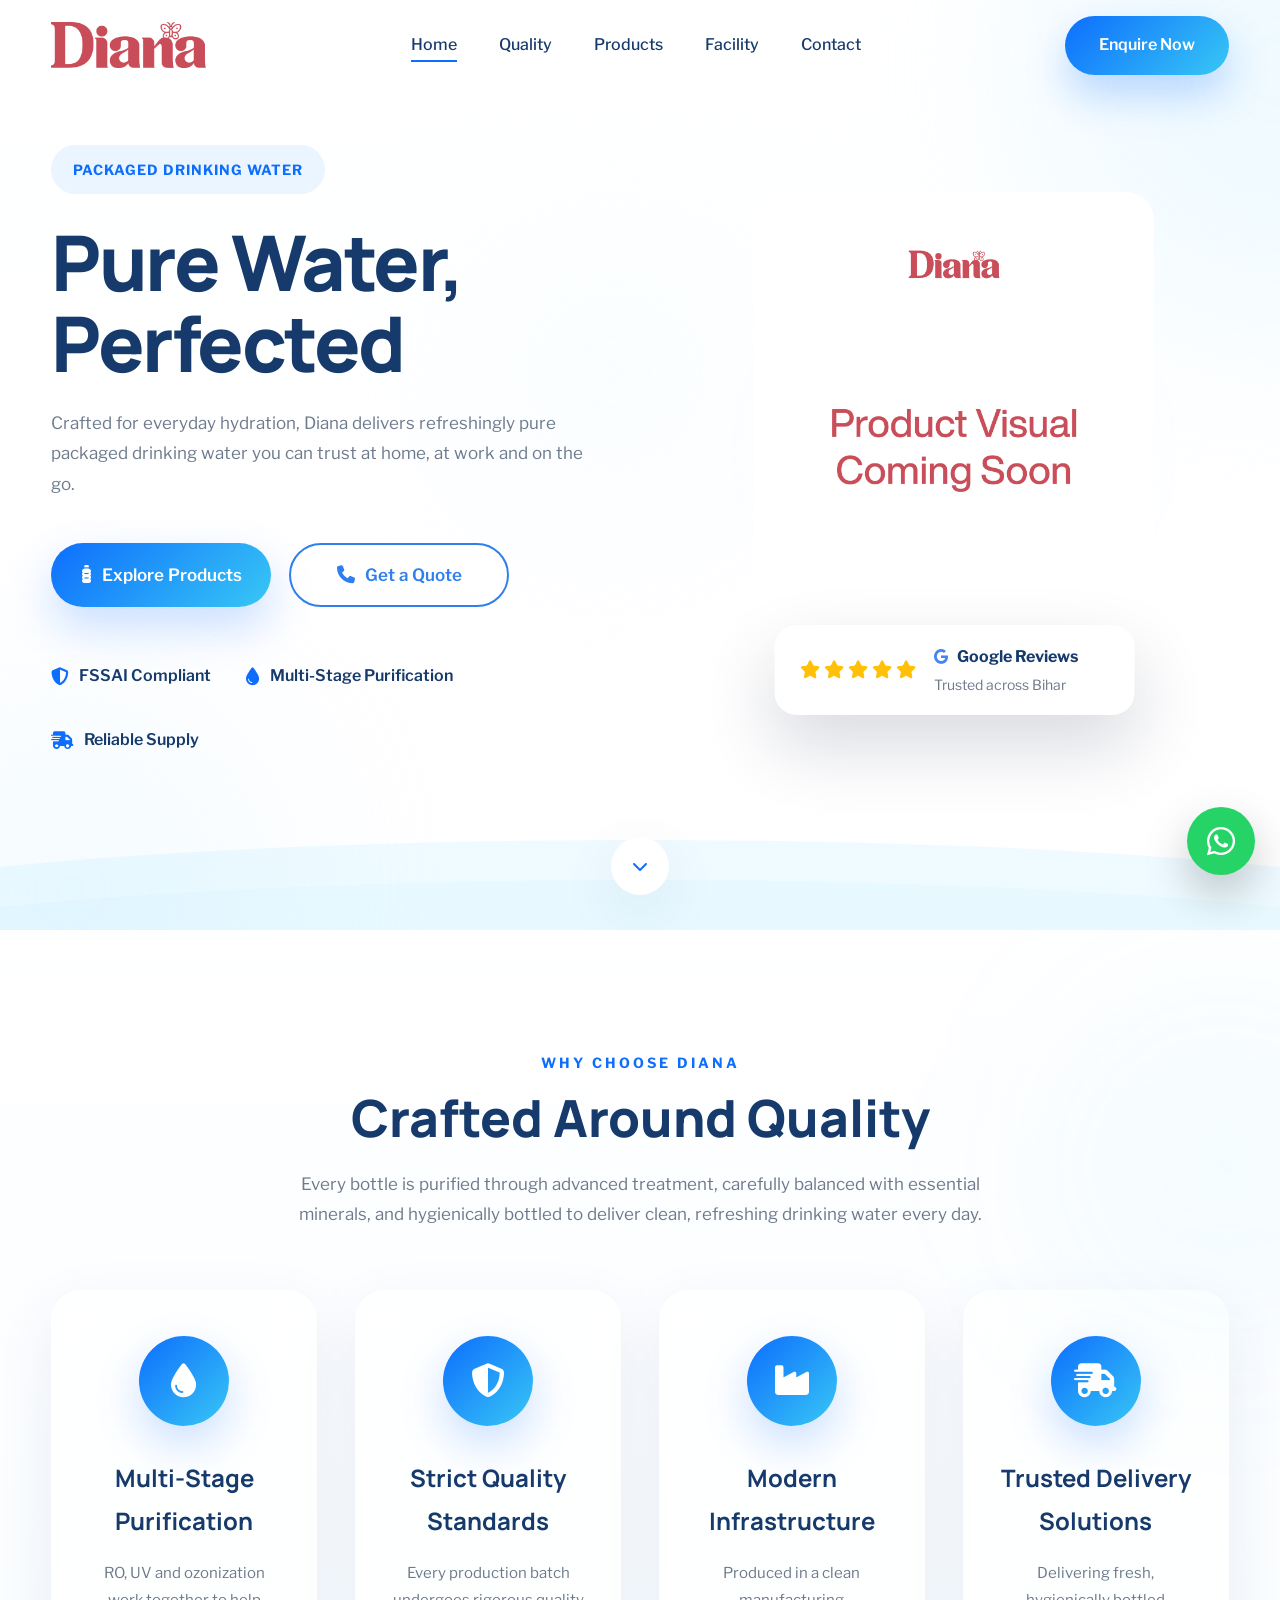
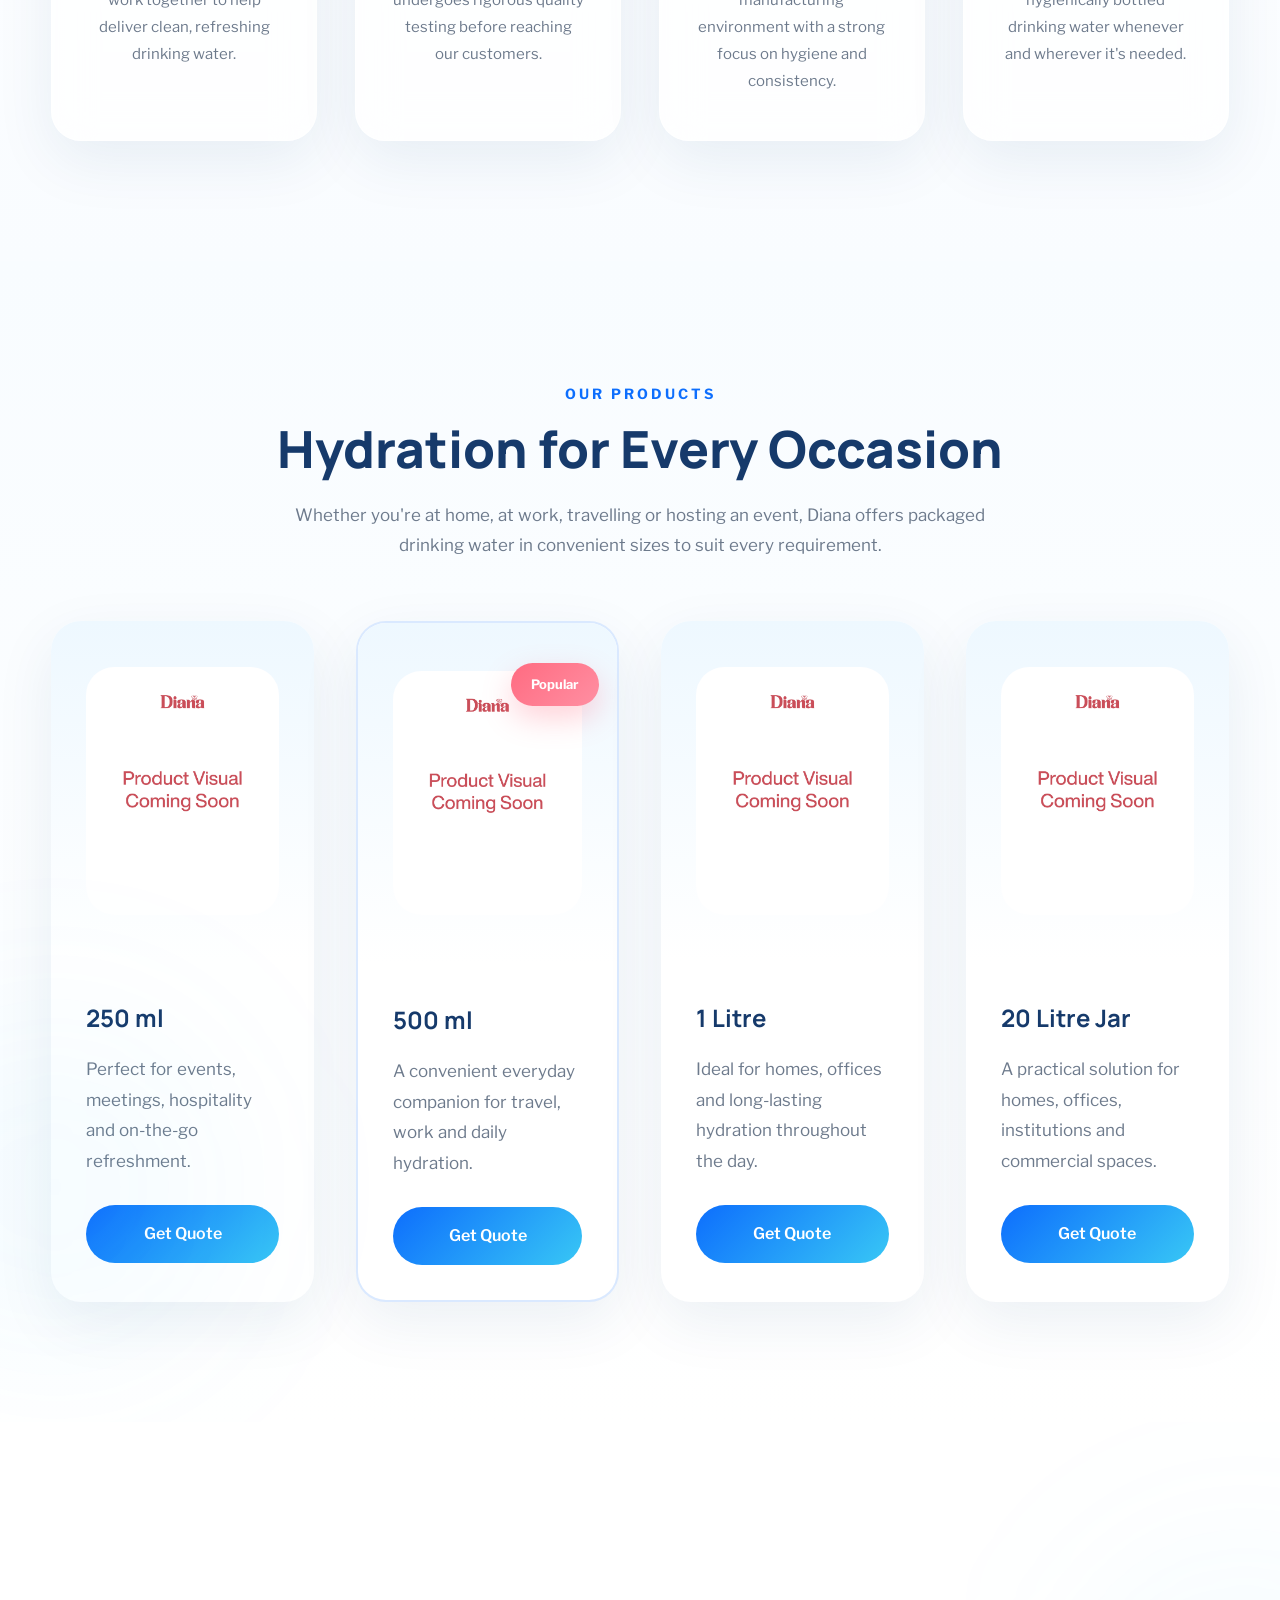
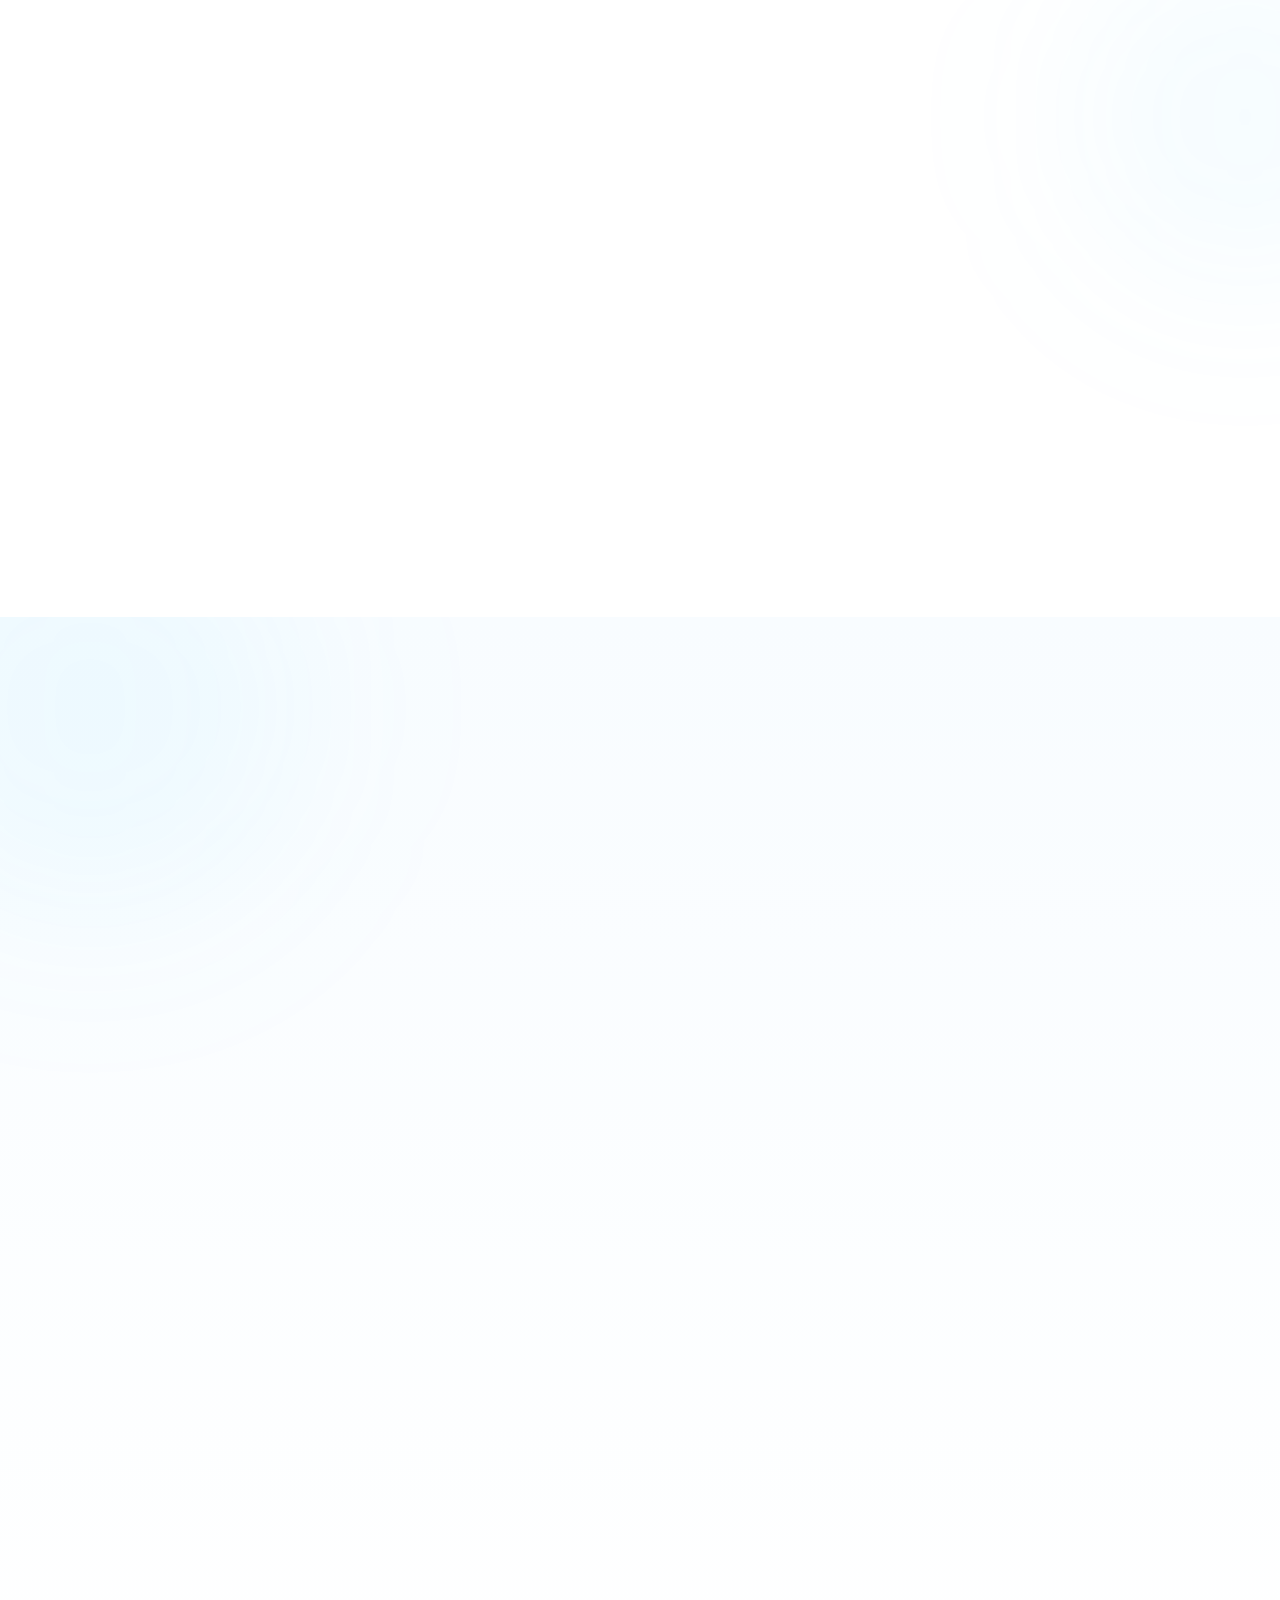
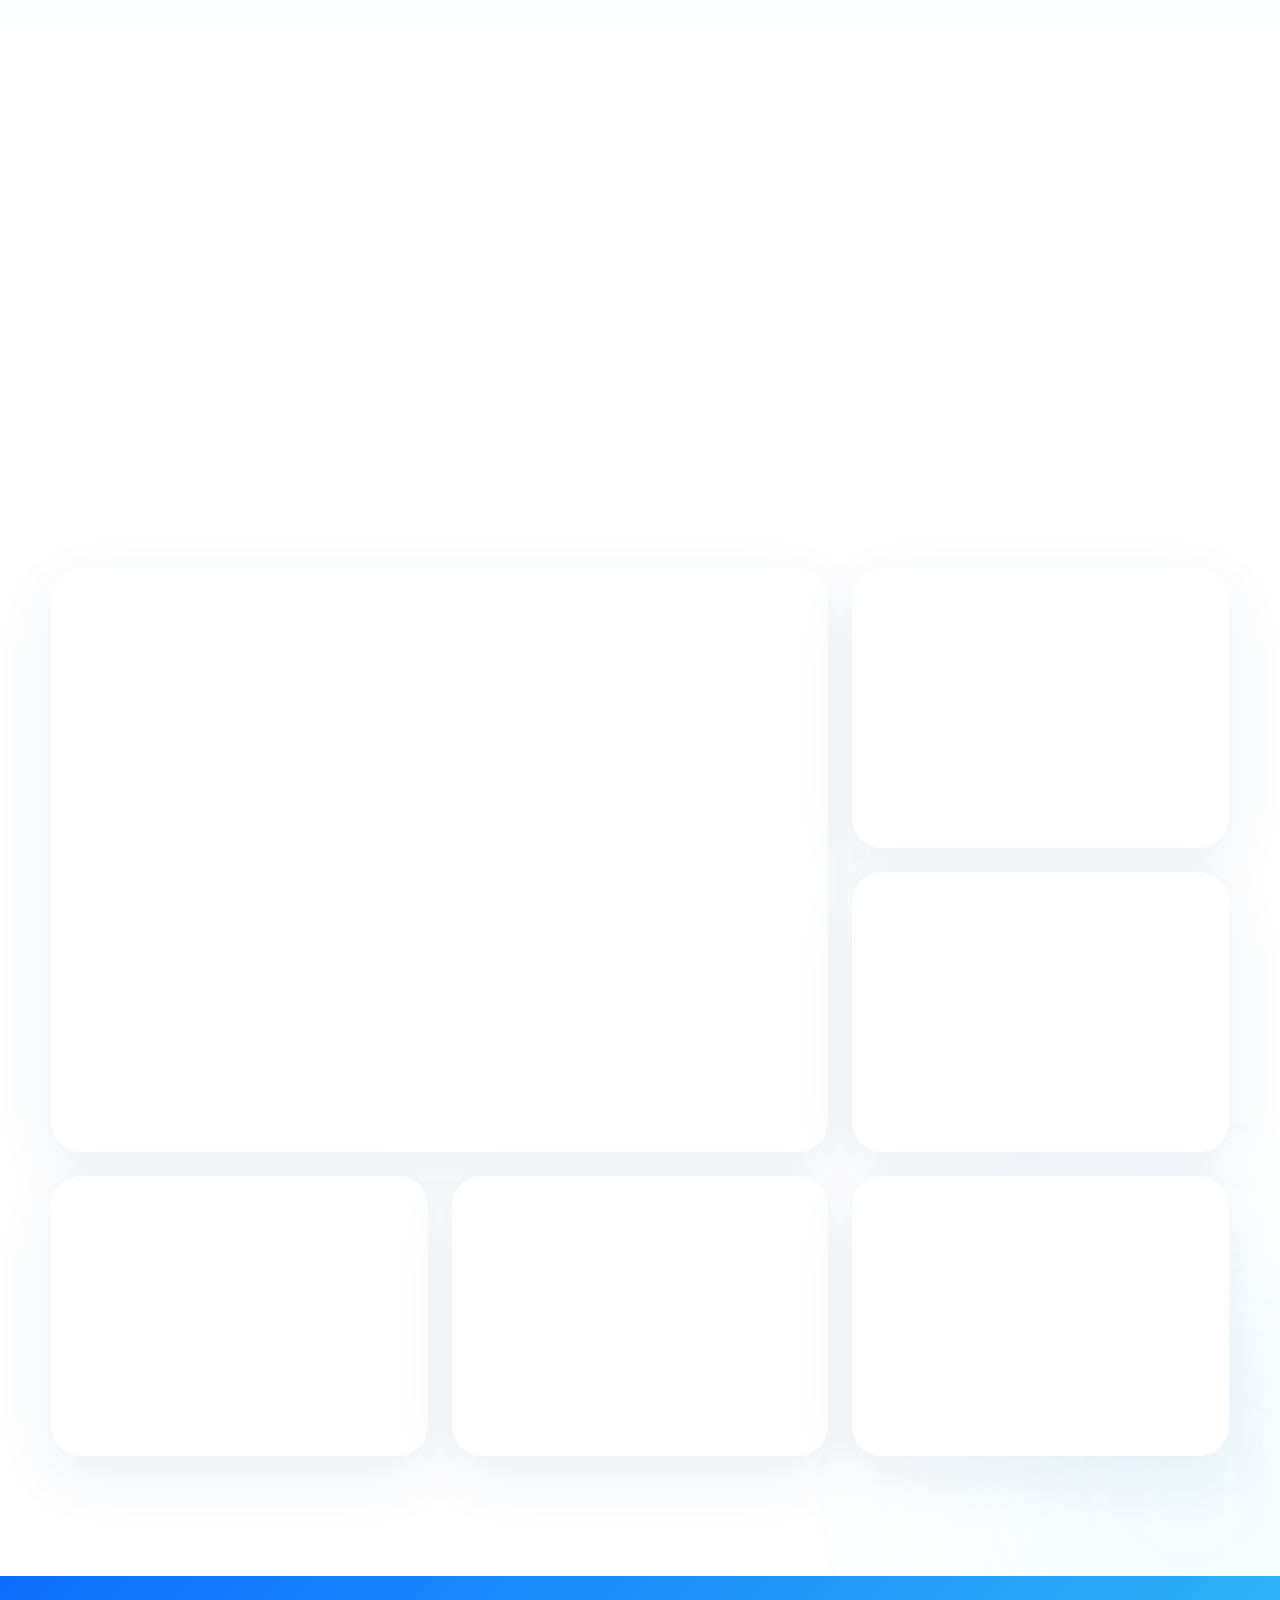
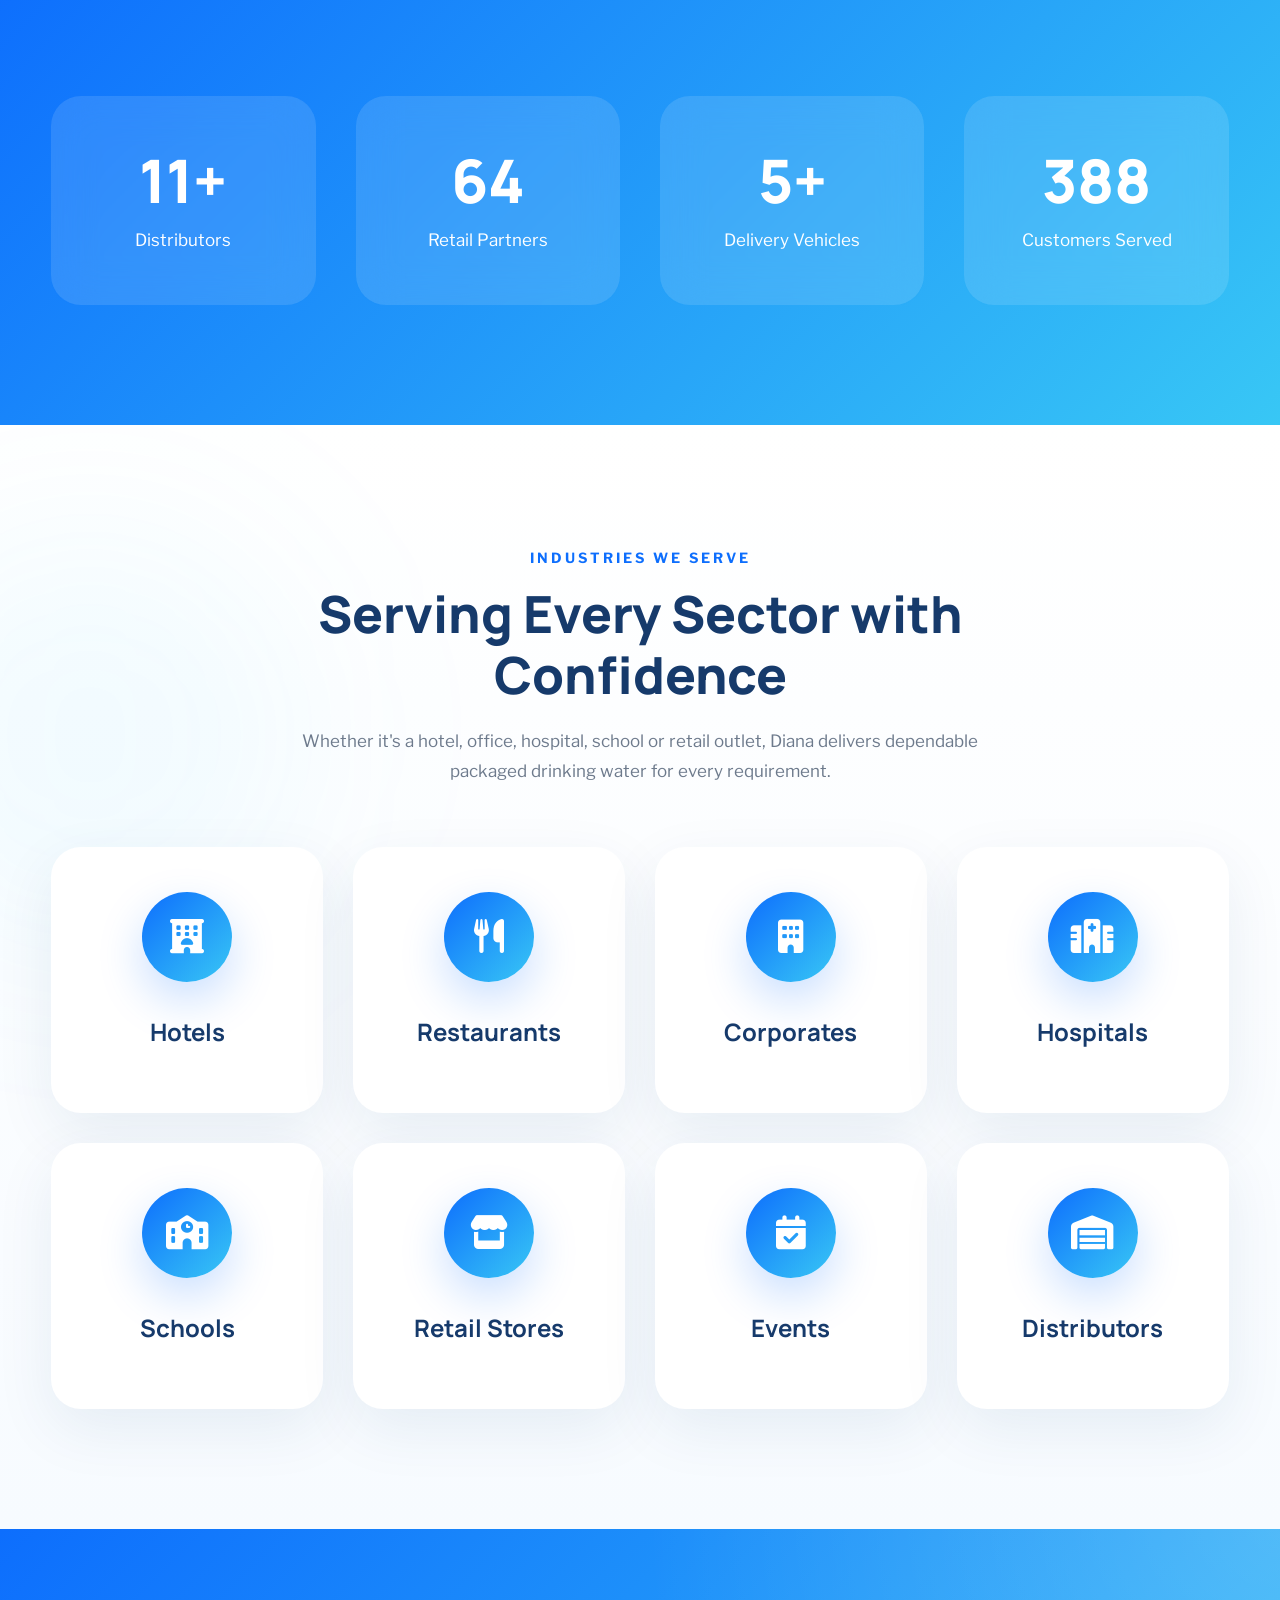
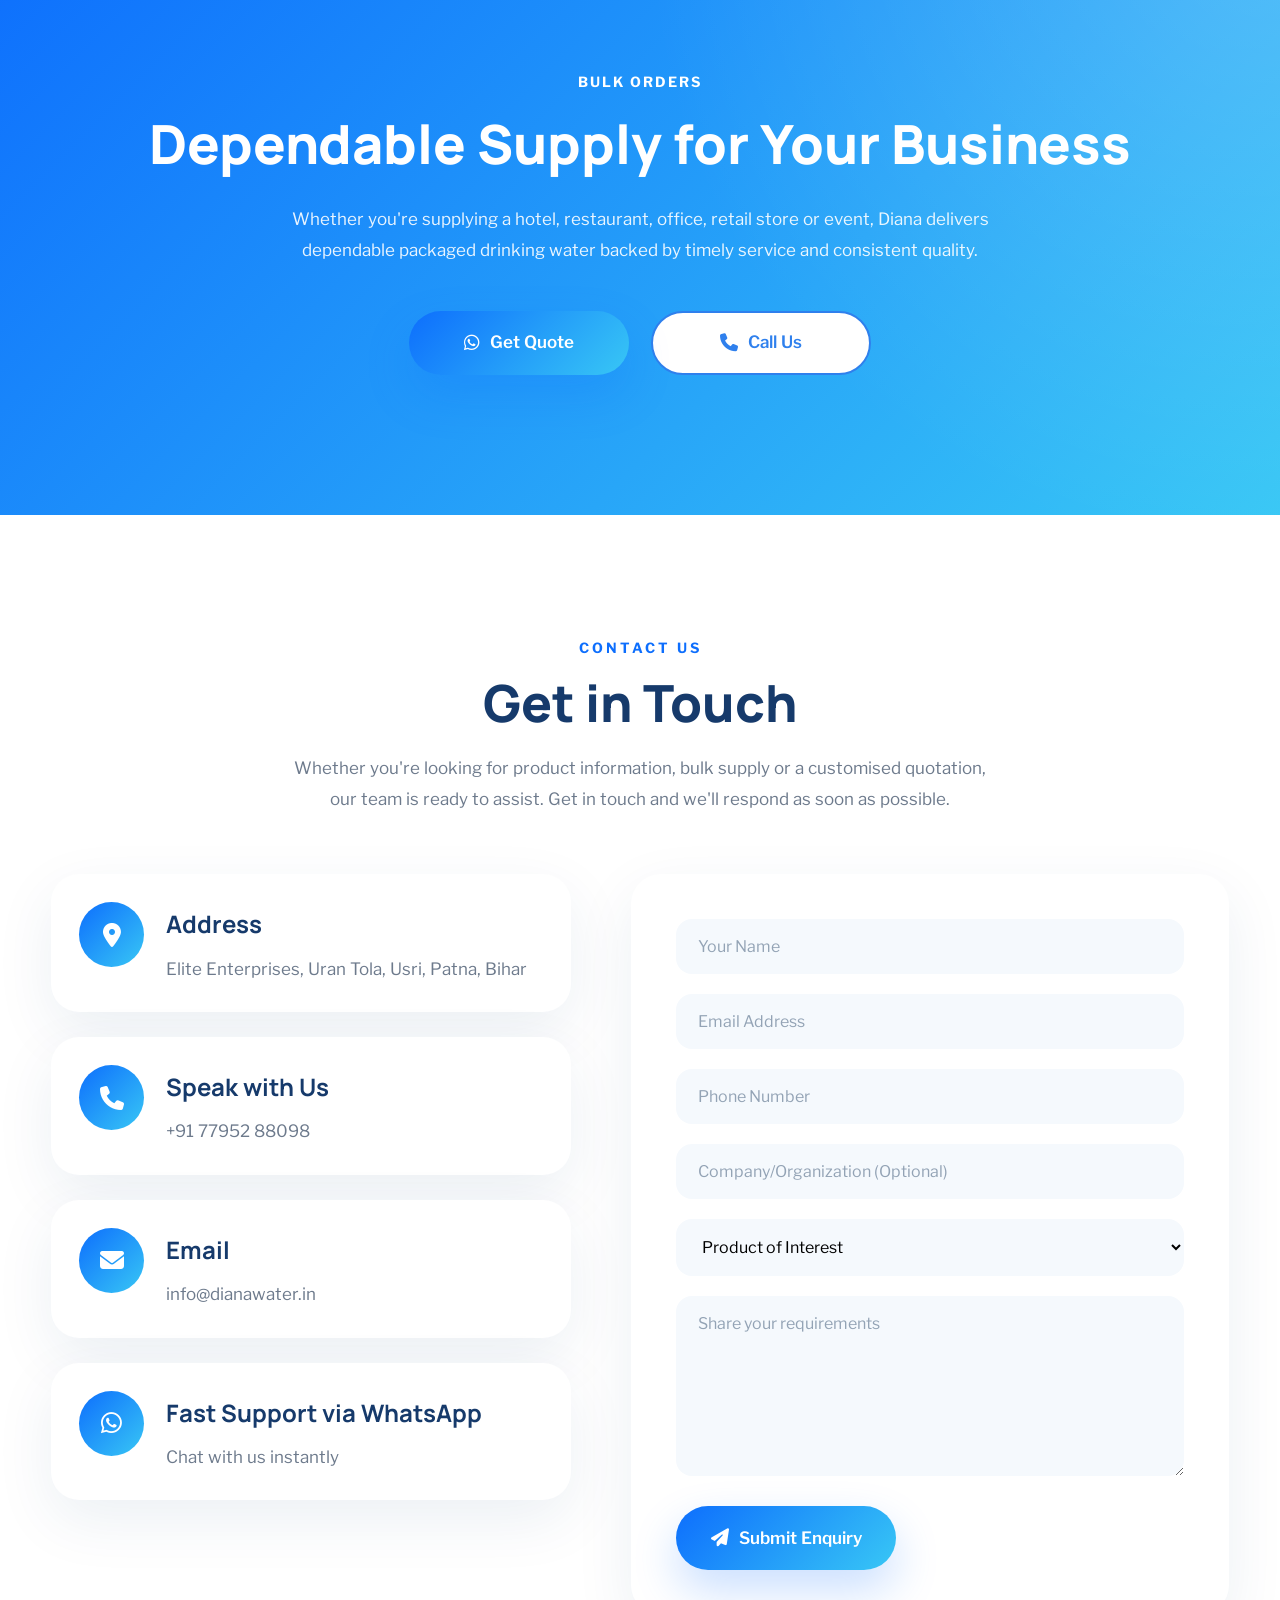
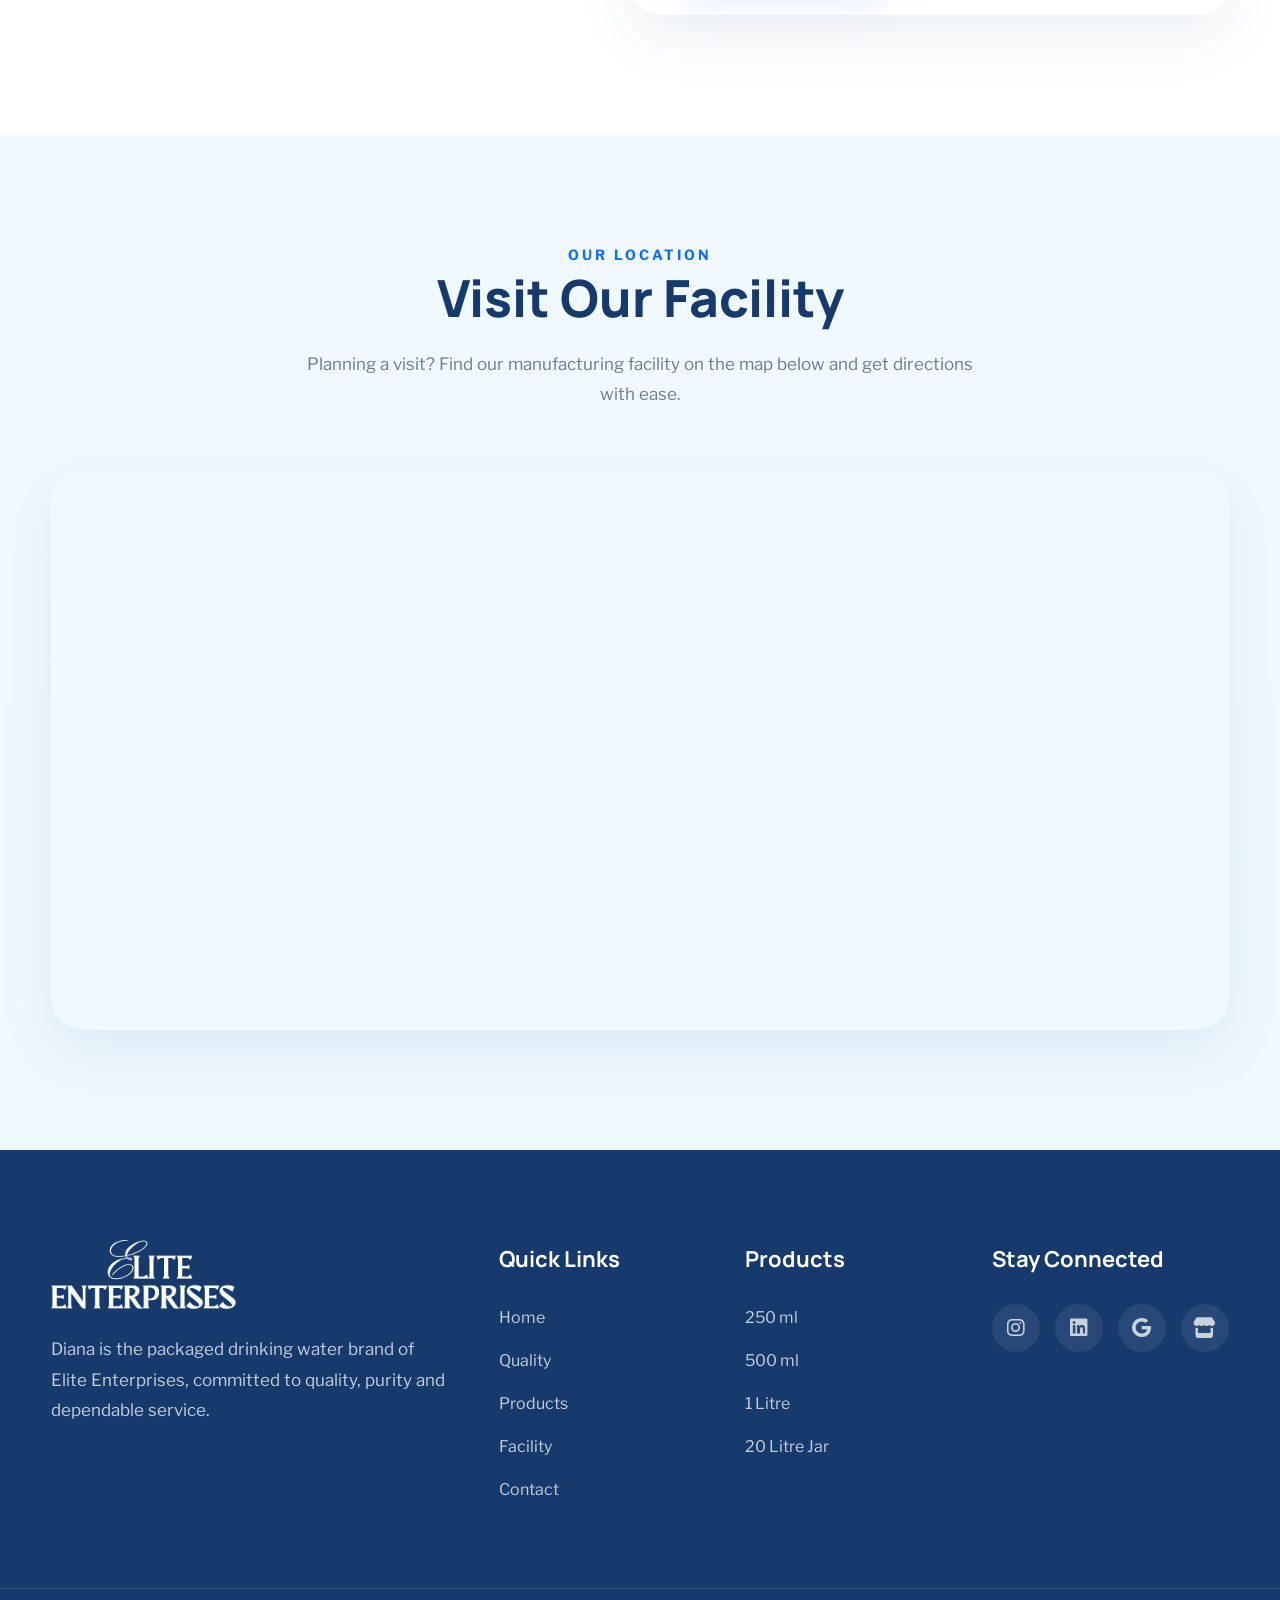
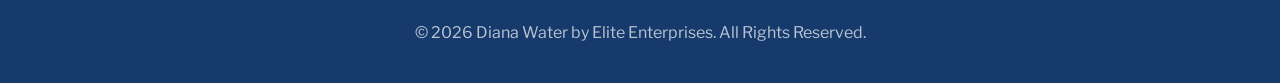
==== index.html @ 0c12b55d "New website - Update 1" ====
<!DOCTYPE html>
<html lang="en">

<head>

    <meta charset="UTF-8">
    <meta name="viewport" content="width=device-width, initial-scale=1.0">

    <!-- Primary SEO -->

    <title>Diana Packaged Drinking Water</title>

    <meta name="description"
        content="Diana Packaged Drinking Water by Elite Enterprises provides premium bottled drinking water in Bihar. Available in 250 ml, 500 ml, 1 Litre and 20 Litre jars for homes, offices, hotels, restaurants, retailers and bulk orders.">

    <meta name="keywords"
        content="Diana Water, Packaged Drinking Water, Bottled Water, Mineral Water, Drinking Water Patna, Drinking Water Bihar, Water Supplier, 250 ml Water Bottle, 500 ml Water Bottle, 1 Litre Water Bottle, 20 Litre Water Jar, Bulk Water Supply, Elite Enterprises">

    <meta name="author" content="Elite Enterprises">

    <meta name="robots" content="index, follow">

    <meta name="theme-color" content="#0D6EFD">

    <meta name="application-name" content="Diana Packaged Drinking Water">

    <link rel="canonical" href="https://dianawater.in/">

    <!-- Open Graph -->

    <meta property="og:type" content="website">

    <meta property="og:site_name" content="Diana Packaged Drinking Water">

    <meta property="og:title"
        content="Diana Packaged Drinking Water | Pure Water, Perfected">

    <meta property="og:description"
        content="Premium packaged drinking water for homes, offices, hotels, restaurants, retailers and bulk orders across Bihar.">

    <meta property="og:url"
        content="https://dianawater.in/">

    <meta property="og:image"
        content="https://dianawater.in/images/og-image.jpg">

    <meta property="og:image:width" content="1200">

    <meta property="og:image:height" content="630">

    <meta property="og:locale" content="en_IN">

    <!-- Twitter -->

    <meta name="twitter:card" content="summary_large_image">

    <meta name="twitter:title"
        content="Diana Packaged Drinking Water | Pure Water, Perfected">

    <meta name="twitter:description"
        content="Premium bottled drinking water manufactured with advanced purification technology.">

    <meta name="twitter:image"
        content="https://dianawater.in/images/og-image.jpg">

    <!-- Favicon -->

    <link rel="icon" type="image/png" sizes="32x32" href="images/favicon.png">

    <link rel="apple-touch-icon" href="images/favicon.png">

    <!-- Google Fonts -->

    <link rel="preconnect" href="https://fonts.googleapis.com">

    <link rel="preconnect" href="https://fonts.gstatic.com" crossorigin>

    <link href="https://fonts.googleapis.com/css2?family=Libre+Franklin:wght@300;400;500;600;700&family=Manrope:wght@600;700;800&display=swap"
        rel="stylesheet">

    <!-- Font Awesome -->

    <link rel="stylesheet"
        href="https://cdnjs.cloudflare.com/ajax/libs/font-awesome/6.7.2/css/all.min.css">

    <!-- Main CSS -->

    <link rel="stylesheet" href="style.css">

</head>

<body>

    <!-- ===========================
            PRELOADER
    ============================ -->

    <div id="preloader">

        <img src="images/logo.png" alt="Diana Water">

        <div class="loader"></div>

    </div>



    <!-- ===========================
            HEADER
    ============================ -->

    <header id="header">

        <div class="container nav-container">

            <a href="#home" class="logo" aria-label="Diana Water Home">

                <img src="images/logo.png" alt="Diana Water">

            </a>

            <nav>

                <ul class="nav-links">

    <li><a href="#home">Home</a></li>

    <li><a href="#quality">Quality</a></li>

    <li><a href="#products">Products</a></li>

    <li><a href="#facility">Facility</a></li>

    <li><a href="#contact">Contact</a></li>

</ul>

            </nav>

            <a href="https://wa.me/917795288098"
                target="_blank"
                class="nav-btn">

                Enquire Now

            </a>

    <button
    class="mobile-menu"
    type="button"
    aria-label="Open navigation">

    <i class="fa-solid fa-grip"></i>

</button>

        </div>

    </header>





    <!-- ===========================
            HERO
    ============================ -->

    <section class="hero" id="home">

        <!-- Floating Background -->

        <div class="hero-bg">

            <div class="circle circle1"></div>

            <div class="circle circle2"></div>

            <div class="circle circle3"></div>

            <div class="wave wave1"></div>

            <div class="wave wave2"></div>

        </div>

        <div class="container hero-grid">

            <!-- LEFT -->

            <div class="hero-content">

                <span class="hero-subtitle">

                PACKAGED DRINKING WATER

                </span>

                <h1>

                    Pure Water,

                    <br>

                    Perfected

                </h1>

                <p>

                    Crafted for everyday hydration, Diana delivers refreshingly pure packaged drinking water you can trust at home, at work and on the go.

                </p>

              <div class="hero-buttons">

               

    <a href="#products" class="primary-btn">

        <i class="fa-solid fa-bottle-water"></i>

        <span>Explore Products</span>

    </a>

    <a href="#contact" class="secondary-btn">

        <i class="fa-solid fa-phone"></i>

        <span>Get a Quote</span>

    </a>

</div>

                <div class="hero-features">

                    <div>

                        <i class="fa-solid fa-shield-halved"></i>

                        FSSAI Compliant

                    </div>

                    <div>

                        <i class="fa-solid fa-droplet"></i>

                        Multi-Stage Purification

                    </div>

                    <div>

                        <i class="fa-solid fa-truck-fast"></i>

                        Reliable Supply

                    </div>

                </div>

            </div>

            <!-- RIGHT -->

           <div class="hero-image">

    <img
    src="images/hero-bottle.jpg"
    alt="Diana Premium Packaged Drinking Water Bottle"
    class="main-bottle"
    loading="eager"
    fetchpriority="high"
    draggable="false">

    <div class="glow"></div>

    <div class="shadow"></div>

    <div class="hero-reviews">

        <a href="https://www.google.com/search?q=diana+packaged+drinking+water&rlz=1C1ONGR_enIN929IN929&sourceid=chrome&ie=UTF-8#mpd=~11773656931810220468/customers/reviews"
           target="_blank"
           rel="noopener noreferrer">

            <div class="review-stars">

                <i class="fa-solid fa-star"></i>
                <i class="fa-solid fa-star"></i>
                <i class="fa-solid fa-star"></i>
                <i class="fa-solid fa-star"></i>
                <i class="fa-solid fa-star"></i>

            </div>

            <div class="review-content">

                <strong>

                    <i class="fab fa-google"></i>

                    Google Reviews

                </strong>

                <span>Trusted across Bihar</span>

            </div>

        </a>

    </div>

</div>

        </div>

        <a href="#quality" class="scroll-down">

            <i class="fa-solid fa-chevron-down"></i>

        </a>

    </section>
        <!-- ===========================
            WHY DIANA
    ============================ -->

    <section class="why-diana" id="quality">

        <div class="container">

            <div class="section-heading">

                <span>WHY CHOOSE DIANA</span>

                <h2>Crafted Around Quality</h2>

                <p>
                    Every bottle is purified through advanced treatment, carefully balanced with essential minerals, and hygienically bottled to deliver clean, refreshing drinking water every day.
                </p>

            </div>

            <div class="features-grid">

                <div class="feature-card">

                    <div class="feature-icon">
                        <i class="fa-solid fa-droplet"></i>
                    </div>

                    <h3>Multi-Stage Purification</h3>

                    <p>
                        RO, UV and ozonization work together to help deliver clean, refreshing drinking water.
                    </p>

                </div>

                <div class="feature-card">

                    <div class="feature-icon">
                        <i class="fa-solid fa-shield-halved"></i>
                    </div>

                    <h3>Strict Quality Standards</h3>

                    <p>
                        Every production batch undergoes rigorous quality testing before reaching our customers.
                    </p>

                </div>

                <div class="feature-card">

                    <div class="feature-icon">
                        <i class="fa-solid fa-industry"></i>
                    </div>

                    <h3>Modern Infrastructure</h3>

                    <p>
                        Produced in a clean manufacturing environment with a strong focus on hygiene and consistency.
                    </p>

                </div>

                <div class="feature-card">

                    <div class="feature-icon">
                        <i class="fa-solid fa-truck-fast"></i>
                    </div>

                    <h3>Trusted Delivery Solutions</h3>

                    <p>
                        Delivering fresh, hygienically bottled drinking water whenever and wherever it's needed.
                    </p>

                </div>

            </div>

        </div>

    </section>





    <!-- ===========================
            PRODUCTS
    ============================ -->

    <section class="products" id="products">

        <div class="container">

            <div class="section-heading">

                <span>OUR PRODUCTS</span>

                <h2>Hydration for Every Occasion</h2>

                <p>
                    Whether you're at home, at work, travelling or hosting an event, Diana offers packaged drinking water in convenient sizes to suit every requirement.
                </p>

            </div>

            <div class="products-grid">

                <!-- 250 ML -->

                <div class="product-card">

                    <div class="product-image">

                        <img src="images/250ml.jpg"
                            alt="250 ml Bottle">

                    </div>

                    <div class="product-content">

                        <h3>250 ml</h3>

                        <p>
                            Perfect for events, meetings, hospitality and on-the-go refreshment.
                        </p>

                        <a href="https://wa.me/917795288098?text=Hello,%20I'm%20interested%20in%20Diana%20250%20ml%20packaged%20drinking%20water.%20Please%20share%20pricing%20and%20availability."
    target="_blank"
    class="product-btn">

    Get Quote

</a>

                    </div>

                </div>

                <!-- 500 ML -->

                <div class="product-card featured">

                    <div class="product-badge">
                        Popular
                    </div>

                    <div class="product-image">

                        <img src="images/500ml.jpg"
                            alt="500 ml Bottle">

                    </div>

                    <div class="product-content">

                        <h3>500 ml</h3>

                        <p>
                            A convenient everyday companion for travel, work and daily hydration.
                        </p>

                        <a href="https://wa.me/917795288098?text=Hello,%20I'm%20interested%20in%20Diana%20500%20ml%20packaged%20drinking%20water.%20Please%20share%20pricing%20and%20availability."
    target="_blank"
    class="product-btn">

    Get Quote

</a>

                    </div>

                </div>

                <!-- 1 L -->

                <div class="product-card">

                    <div class="product-image">

                        <img src="images/1l.jpg"
                            alt="1 L Bottle">

                    </div>

                    <div class="product-content">

                        <h3>1 Litre</h3>

                        <p>
                            Ideal for homes, offices and long-lasting hydration throughout the day.
                        </p>

                        <a href="https://wa.me/917795288098?text=Hello,%20I'm%20interested%20in%20Diana%201%20Litre%20packaged%20drinking%20water.%20Please%20share%20pricing%20and%20availability."
    target="_blank"
    class="product-btn">

    Get Quote

</a>

                    </div>

                </div>

                <!-- 20 L -->

                <div class="product-card">

                    <div class="product-image">

                        <img src="images/20l.jpg"
                            alt="20 L Jar">

                    </div>

                    <div class="product-content">

                        <h3>20 Litre Jar</h3>

                        <p>
                            A practical solution for homes, offices, institutions and commercial spaces.
                        </p>

                        <a href="https://wa.me/917795288098?text=Hello,%20I'm%20interested%20in%20Diana%2020%20Litre%20jar.%20Please%20share%20pricing%20and%20availability."
    target="_blank"
    class="product-btn">

    Get Quote

</a>

                    </div>

                </div>

            </div>

        </div>

    </section>





    <!-- ===========================
            FEATURE SHOWCASE
    ============================ -->

    <section class="showcase">

        <div class="container showcase-grid">

            <div class="showcase-image">

                <img
    src="images/hero-bottle.jpg"
    alt="Diana Premium Packaged Drinking Water"
    loading="lazy"
    draggable="false">

            </div>

            <div class="showcase-content">

                <span>THE DIANA DIFFERENCE</span>

                <h2>
                    Committed to Purity in Every Bottle
                </h2>

                <p>

                    Diana combines modern purification, hygienic bottling and dependable quality to deliver refreshing packaged drinking water for every occasion.

                </p>

                <ul class="showcase-list">

                    <li>
                        <i class="fa-solid fa-check"></i>
                        Modern Production Facility
                    </li>

                    <li>
                        <i class="fa-solid fa-check"></i>
                        Hygienic Packaging
                    </li>

                    <li>
                        <i class="fa-solid fa-check"></i>
                        Crystal Clear Taste
                    </li>

                    <li>
                        <i class="fa-solid fa-check"></i>
                        Trusted Quality Standards
                    </li>

                </ul>

            </div>

        </div>

    </section>
        <!-- ===========================
            PURIFICATION PROCESS
    ============================ -->

    <section class="process">

        <div class="container">

            <div class="section-heading">

                <span>OUR PROCESS</span>

                <h2>From Source to Every Sip</h2>

                <p>
                    Every bottle follows a carefully managed journey, where every stage is designed to preserve freshness, maintain consistency and deliver a refreshing drinking experience.
                </p>

            </div>

            <div class="timeline">

                <div class="timeline-item">

                    <div class="timeline-icon">
                        <i class="fa-solid fa-water"></i>
                    </div>

                    <h3>Water Source</h3>

                    <p>Carefully sourced water enters our purification system.</p>

                </div>

                <div class="timeline-item">

                    <div class="timeline-icon">
                        <i class="fa-solid fa-filter"></i>
                    </div>

                    <h3>RO Filtration</h3>

                    <p>Reverse Osmosis removes impurities and dissolved contaminants.</p>

                </div>

                <div class="timeline-item">

                    <div class="timeline-icon">
                        <i class="fa-solid fa-sun"></i>
                    </div>

                    <h3>UV Treatment</h3>

                    <p>Ultraviolet purification helps eliminate microorganisms.</p>

                </div>

                <div class="timeline-item">

                    <div class="timeline-icon">
                        <i class="fa-solid fa-shield-virus"></i>
                    </div>

                    <h3>Ozonization</h3>

                    <p>Ozone treatment maintains freshness and product safety.</p>

                </div>

                <div class="timeline-item">

                    <div class="timeline-icon">
                        <i class="fa-solid fa-flask"></i>
                    </div>

                    <h3>Mineral Balance</h3>

                    <p>Essential minerals are balanced for a refreshing taste.</p>

                </div>

                <div class="timeline-item">

                    <div class="timeline-icon">
                        <i class="fa-solid fa-vial-circle-check"></i>
                    </div>

                    <h3>Quality Testing</h3>

                    <p>Each production batch undergoes strict quality inspection.</p>

                </div>

                <div class="timeline-item">

                    <div class="timeline-icon">
                        <i class="fa-solid fa-bottle-water"></i>
                    </div>

                    <h3>Automated Bottling</h3>

                    <p>Filled and sealed in hygienic automated production lines.</p>

                </div>

                <div class="timeline-item">

                    <div class="timeline-icon">
                        <i class="fa-solid fa-truck-fast"></i>
                    </div>

                    <h3>Distribution</h3>

                    <p>Delivered fresh to retailers, businesses and homes.</p>

                </div>

            </div>

        </div>

    </section>





    <!-- ===========================
            OUR FACILITY
    ============================ -->

    <section class="facility" id="facility">

        <div class="container">

            <div class="section-heading">

                <span>OUR FACILITY</span>

                <h2>Built for Quality, Designed for Consistency</h2>

                <p>
                   Our manufacturing facility is designed to support efficient production, hygienic bottling and consistent quality at every stage, helping us deliver refreshing water.
                </p>

            </div>

            <div class="gallery">

                <div class="gallery-item large">

                    <img src="images/factory1.jpg"
                        alt="Production Facility">

                </div>

                <div class="gallery-item">

                    <img src="images/factory2.jpg"
                        alt="RO Plant">

                </div>

                <div class="gallery-item">

                    <img src="images/factory3.jpg"
                        alt="Packaging">

                </div>

                <div class="gallery-item">

                    <img src="images/factory4.jpg"
                        alt="Warehouse">

                </div>

                <div class="gallery-item">

                    <img src="images/factory5.jpg"
                        alt="Quality Lab">

                </div>
                 <div class="gallery-item">

                    <img src="images/factory6.jpg"
                        alt="Quality Lab">

                </div>

            </div>

        </div>

    </section>





    <!-- ===========================
            STATS
    ============================ -->

    <section class="stats">

        <div class="container">

            <div class="stats-grid">

                <div class="stat-card">

                    <h2 class="counter"
                        data-target="11">0</h2>

                    <span>Distributors</span>

                </div>

                <div class="stat-card">

                    <h2 class="counter"
                        data-target="163">0</h2>

                    <span>Retail Partners</span>

                </div>

                <div class="stat-card">

                    <h2 class="counter"
                        data-target="5">0</h2>

                    <span>Delivery Vehicles</span>

                </div>

                <div class="stat-card">

                    <h2 class="counter"
                        data-target="1000">0</h2>

                    <span>Customers Served</span>

                </div>

            </div>

        </div>

    </section>





    <!-- ===========================
            INDUSTRIES
    ============================ -->

    <section class="industries">

        <div class="container">

            <div class="section-heading">

                <span>INDUSTRIES WE SERVE</span>

                <h2>Serving Every Sector with Confidence</h2>

                <p>
                    Whether it's a hotel, office, hospital, school or retail outlet, Diana delivers dependable packaged drinking water for every requirement.
                </p>

            </div>

            <div class="industry-grid">

                <div class="industry-card">
                    <i class="fa-solid fa-hotel"></i>
                    <h3>Hotels</h3>
                </div>

                <div class="industry-card">
                    <i class="fa-solid fa-utensils"></i>
                    <h3>Restaurants</h3>
                </div>

                <div class="industry-card">
                    <i class="fa-solid fa-building"></i>
                    <h3>Corporates</h3>
                </div>

                <div class="industry-card">
                    <i class="fa-solid fa-hospital"></i>
                    <h3>Hospitals</h3>
                </div>

                <div class="industry-card">
                    <i class="fa-solid fa-school"></i>
                    <h3>Schools</h3>
                </div>

                <div class="industry-card">
                    <i class="fa-solid fa-store"></i>
                    <h3>Retail Stores</h3>
                </div>

                <div class="industry-card">
                    <i class="fa-solid fa-calendar-check"></i>
                    <h3>Events</h3>
                </div>

                <div class="industry-card">
                    <i class="fa-solid fa-warehouse"></i>
                    <h3>Distributors</h3>
                </div>

            </div>

        </div>

    </section>
        <!-- ===========================
            BULK ORDER CTA
    ============================ -->

    <section class="cta">

        <div class="container cta-content">

            <span>BULK ORDERS</span>

            <h2>Dependable Supply for Your Business</h2>

            <p>
                Whether you're supplying a hotel, restaurant, office, retail store or event, Diana delivers dependable packaged drinking water backed by timely service and consistent quality.
            </p>

            <div class="cta-buttons">

                <a href="https://wa.me/917795288098"
                   target="_blank"
                   class="primary-btn">

                    <i class="fa-brands fa-whatsapp"></i>

                    Get Quote

                </a>

               <a href="tel:+917795288098" class="secondary-btn">
    <i class="fa-solid fa-phone"></i>
    Call Us
</a>
            </div>

        </div>

    </section>



    <!-- ===========================
            CONTACT
    ============================ -->

    <!-- ===========================
        CONTACT
=========================== -->

<section class="contact-section" id="contact">

    <div class="container">

        <div class="section-heading">

            <span>CONTACT US</span>

            <h2>Get in Touch</h2>

            <p>
                Whether you're looking for product information, bulk supply or a customised quotation, our team is ready to assist. Get in touch and we'll respond as soon as possible.
            </p>

        </div>

        <div class="contact-grid">

           <!-- Contact Information -->

<div class="contact-info">

    <!-- Address -->

    <a href="https://maps.google.com/?q=Diana+Packaged+Drinking+Water"
       target="_blank"
       class="contact-card">

        <i class="fa-solid fa-location-dot"></i>

        <div>

            <h3>Address</h3>

            <p>
                Elite Enterprises, Uran Tola, Usri, Patna, Bihar
            </p>

        </div>

    </a>

    <!-- Phone -->

    <a href="tel:+917795288098"
       class="contact-card">

        <i class="fa-solid fa-phone"></i>

        <div>

            <h3>Speak with Us</h3>

            <p>+91 77952 88098</p>

        </div>

    </a>

    <!-- Email -->

    <a href="mailto:info@dianawater.in"
       class="contact-card">

        <i class="fa-solid fa-envelope"></i>

        <div>

            <h3>Email</h3>

            <p>info@dianawater.in</p>

        </div>

    </a>

    <!-- WhatsApp -->

    <a href="https://wa.me/917795288098"
       target="_blank"
       class="contact-card">

        <i class="fa-brands fa-whatsapp"></i>

        <div>

            <h3>Fast Support via WhatsApp</h3>

            <p>Chat with us instantly</p>

        </div>

    </a>

</div>



            <!-- Contact Form -->

            <form

                class="contact-form"

                autocomplete="on"

                action="https://formsubmit.co/info@dianawater.in"

                method="POST">

                <!-- Hidden Settings -->

                <input type="hidden" name="_subject" value="New Diana Water Website Enquiry">

                <input type="hidden" name="_captcha" value="false">

                <input type="hidden" name="_template" value="table">

                <input type="hidden" name="_next" value="https://dianawater.in/thank-you.html">

                <!-- Form Fields -->

                <input

                    type="text"

                    name="name"

                    placeholder="Your Name"

                    required>

                <input

                    type="email"

                    name="email"

                    placeholder="Email Address"

                    required>

                <input

                    type="tel"

                    name="phone"

                    placeholder="Phone Number"

                    required>

                <input

                    type="text"

                    name="company"

                    placeholder="Company/Organization (Optional)">

                <select

                    name="product"

                    required>

                    <option value="">Product of Interest</option>

                    <option>250 ml Bottle</option>

                    <option>500 ml Bottle</option>

                    <option>1 Litre Bottle</option>

                    <option>20 Litre Jar</option>

                    <option>Bulk Orders</option>

                </select>

                <textarea

                    name="message"

                    rows="6"

                    placeholder="Share your requirements"

                    required></textarea>

                <button

                    type="submit"

                    class="primary-btn">

                    <i class="fa-solid fa-paper-plane"></i>

                    Submit Enquiry

                </button>

            </form>

        </div>

    </div>

</section>



    <!-- ===========================
        MAP
=========================== -->

<section class="map">

    <div class="container">

        <div class="section-heading">

            <span>OUR LOCATION</span>

            <h2>Visit Our Facility</h2>

            <p>
                Planning a visit? Find our manufacturing facility on the map below and get directions with ease.
            </p>

        </div>

        <iframe
            src="https://www.google.com/maps/embed?pb=!1m18!1m12!1m3!1d3598.1983083506375!2d85.0126507!3d25.598325799999998!2m3!1f0!2f0!3f0!2m3!1i1024!2i768!4f13.1!3m3!1m2!1s0x39ed55d71fc06593%3A0xc5aa3eb6b8fa4270!2sDiana%20%E2%80%94%20Packaged%20Drinking%20Water!5e0!3m2!1sen!2sin!4v1782929070553!5m2!1sen!2sin"
            width="100%"
            height="500"
            style="border:0;"
            loading="lazy"
            allowfullscreen=""
            referrerpolicy="strict-origin-when-cross-origin">
        </iframe>

    </div>

</section>



    <!-- ===========================
            FOOTER
    ============================ -->

    <footer>

        <div class="container">

            <div class="footer-grid">

                <div class="footer-about">

                    <img
                        src="images/logo-white.png"
                        alt="Diana Water">

                    <p>

                        Diana is the packaged drinking water brand of Elite Enterprises, committed to quality, purity and dependable service.

                    </p>

                </div>



                <div>

                    <h3>Quick Links</h3>

                    <ul>

    <li><a href="#home">Home</a></li>

    <li><a href="#quality">Quality</a></li>

    <li><a href="#products">Products</a></li>

    <li><a href="#facility">Facility</a></li>

    <li><a href="#contact">Contact</a></li>

</ul>

                </div>



             <div>

    <h3>Products</h3>

    <ul>

        <li>
            <a href="#products">250 ml</a>
        </li>

        <li>
            <a href="#products">500 ml</a>
        </li>

        <li>
            <a href="#products">1 Litre</a>
        </li>

        <li>
            <a href="#products">20 Litre Jar</a>
        </li>

    </ul>

</div>


                <div>

    <h3>Stay Connected</h3>

    <div class="social-icons">

        <a href="https://instagram.com/drinkdianawater"
           target="_blank"
           rel="noopener noreferrer"
           aria-label="Instagram">

            <i class="fab fa-instagram"></i>

        </a>

        <a href="https://linkedin.com/company/dianawater"
           target="_blank"
           rel="noopener noreferrer"
           aria-label="LinkedIn">

            <i class="fab fa-linkedin"></i>

        </a>

        <a href="https://share.google/opp3PGfrg5xXS72W1"
           target="_blank"
           rel="noopener noreferrer"
           aria-label="Google Business Profile">

            <i class="fa-brands fa-google"></i>

        </a>

        <a href="https://www.indiamart.com/company/270533606/"
           target="_blank"
           rel="noopener noreferrer"
           aria-label="IndiaMART">

            <i class="fa-solid fa-store"></i>

        </a>

    </div>

</div>

                    </div>

                </div>

            </div>



            <div class="footer-bottom">

                © 2026 Diana Water by Elite Enterprises. All Rights Reserved.

            </div>

        </div>

    </footer>



    <!-- Floating WhatsApp -->

    <a
        href="https://wa.me/917795288098"
        target="_blank"
        rel="noopener"
        aria-label="Chat on WhatsApp"
        class="floating-whatsapp">

        <i class="fab fa-whatsapp"></i>

    </a>



    <!-- Back To Top -->

    <button
        id="backToTop">

        <i class="fa-solid fa-chevron-up"></i>

    </button>



    <!-- JavaScript -->

    <script src="script.js"></script>

</body>

</html>
---- style.css ----
/*======================================================
    DIANA WATER
    PREMIUM WEBSITE
    STYLE.CSS
    PART 1 - FOUNDATION
======================================================*/

/*==========================
ROOT VARIABLES
==========================*/

:root{

    --primary:#0D6EFD;
    --primary-light:#38C7F5;
    --secondary:#163A6B;

    --pink:#FF6B81;

    --white:#ffffff;

    --background:#F7FBFF;
    --background-alt:#EDF7FF;

    --text:#2E4057;
    --text-light:#6D7A8C;

    --border:#E8F0F8;

    --radius:28px;

    --shadow:
        0 20px 60px rgba(15,60,110,.08);

    --shadow-hover:
        0 30px 80px rgba(15,60,110,.15);

    --transition:.35s ease;

}

/*==========================
RESET
==========================*/

*{

    margin:0;

    padding:0;

    box-sizing:border-box;

}

html{

    scroll-behavior:smooth;

}

body{

    font-family:"Libre Franklin",sans-serif;

    background:linear-gradient(
        180deg,
        #ffffff,
        #f8fcff,
        #edf8ff
    );

    color:var(--text);

    line-height:1.8;

    overflow-x:hidden;

}

/*==========================
TYPOGRAPHY
==========================*/

h1{

    font-family:"Manrope",sans-serif;

    font-size:clamp(42px,6vw,78px);

    line-height:1.05;

    font-weight:800;

    color:var(--secondary);

    letter-spacing:-2.5px;

}

h2{

    font-family:"Manrope",sans-serif;

    font-size:clamp(34px,4vw,52px);

    line-height:1.15;

    font-weight:800;

    color:var(--secondary);

}

h3{

    font-family:"Manrope",sans-serif;

    font-size:24px;

    font-weight:700;

    color:var(--secondary);

}

p{

    font-size:17px;

    color:var(--text-light);

}

/*==========================
SECTION HEADINGS
==========================*/

.section-heading{

    text-align:center;

    max-width:800px;

    margin:0 auto 60px;

}

.section-heading span{

    display:block;

    margin-bottom:12px;

    color:var(--primary);

    font-size:14px;

    font-weight:700;

    letter-spacing:3px;

    text-transform:uppercase;

}

.section-heading h2{

    margin-bottom:20px;

    line-height:1.2;

}

.section-heading p{

    max-width:700px;

    margin:0 auto;

    line-height:1.8;

}

/*==========================
CONTAINER
==========================*/

.container{

    width:min(1380px,92%);

    margin:0 auto;

}

section{

    padding:120px 0;

}

/*==========================
IMAGES
==========================*/

img{

    display:block;

    max-width:100%;

}

.gallery img,
.product-image img,
.showcase img,
.main-bottle{

    border-radius:28px;

    user-select:none;

    -webkit-user-drag:none;

}

/*==========================
TEXT SELECTION
==========================*/

::selection{

    background:var(--primary);

    color:#fff;

}

/*==========================
PRELOADER
==========================*/

#preloader{

    position:fixed;

    inset:0;

    background:#fff;

    display:flex;

    flex-direction:column;

    justify-content:center;

    align-items:center;

    z-index:99999;

    transition:.6s;

}

#preloader img{

    width:170px;

}

.loader{

    margin-top:35px;

    width:240px;

    height:5px;

    background:#dbecff;

    border-radius:999px;

    overflow:hidden;

    position:relative;

}

.loader::before{

    content:"";

    position:absolute;

    left:-40%;

    width:40%;

    height:100%;

    background:linear-gradient(
        90deg,
        var(--primary),
        var(--primary-light)
    );

    animation:loading 2s linear infinite;

}

@keyframes loading{

    to{

        left:100%;

    }

}

/*==========================
HEADER
==========================*/

header{

    position:fixed;

    top:0;

    left:0;

    width:100%;

    z-index:1000;

    transition:.4s;

}

header.active{

    background:rgba(255,255,255,.92);

    backdrop-filter:blur(18px);

    box-shadow:0 10px 35px rgba(0,0,0,.05);

}

.nav-container{

    height:90px;

    display:flex;

    align-items:center;

    justify-content:space-between;

}

.logo img{

    width:155px;

}

/*==========================
NAVIGATION
==========================*/

.nav-links{

    display:flex;

    list-style:none;

    gap:42px;

}

.nav-links a{

    position:relative;

    text-decoration:none;

    color:var(--secondary);

    font-weight:500;

    transition:.3s;

}

@media(max-width:768px){

    .nav-links{

        position:absolute;

        top:90px;

        left:0;

        width:100%;

        background:#ffffff;

        flex-direction:column;

        gap:0;

        display:none;

        padding:22px 0;

        box-shadow:
            0 18px 45px rgba(0,0,0,.08);

    }

    .nav-links.show{

        display:flex;

        animation:menuFade .35s ease;

    }

    .nav-links li{

        width:100%;

    }

    .nav-links a{

        display:block;

        padding:18px;

        text-align:center;

    }

    /* ADD THESE */

    .nav-links a::after{

        display:none;

    }

    .nav-links a:hover::after,

    .nav-links a.active::after{

        display:none;

    }

}

.nav-links a::after{

    content:"";

    position:absolute;

    left:0;

    bottom:-8px;

    width:0;

    height:2px;

    background:var(--primary);

    transition:.3s;

}

.nav-links a:hover::after,

.nav-links a.active::after{

    width:100%;

}

/*==========================
HEADER BUTTON
==========================*/

.nav-btn{

    display:inline-flex;
    align-items:center;
    justify-content:center;

    padding:15px 34px;

    border-radius:999px;

    color:#fff;
    text-decoration:none;
    font-weight:600;

    background:linear-gradient(
        135deg,
        var(--primary),
        var(--primary-light)
    );

    box-shadow:0 20px 40px rgba(13,110,253,.25);

    transition:
        transform .25s ease,
        box-shadow .25s ease;

    will-change:transform;

    backface-visibility:hidden;

    transform:translateZ(0);

}

.nav-btn:hover{

    transform:translate3d(0,-4px,0);

    box-shadow:0 24px 48px rgba(13,110,253,.30);

}

/*==========================
MOBILE MENU
==========================*/

.mobile-menu{

    display:none;

    width:52px;

    height:52px;

    border:none;

    border-radius:16px;

    background:#fff;

    color:var(--secondary);

    font-size:24px;

    justify-content:center;

    align-items:center;

    cursor:pointer;

    box-shadow:0 10px 30px rgba(13,110,253,.12);

    transition:.3s;

}

.mobile-menu:hover{

    box-shadow:0 18px 40px rgba(13,110,253,.18);

}

/*==========================
BUTTON SYSTEM
==========================*/

.primary-btn,
.secondary-btn{

    width:220px;

    height:64px;

    display:inline-flex;

    align-items:center;

    justify-content:center;

    gap:10px;

    border-radius:999px;

    font-size:17px;

    font-weight:600;

    text-decoration:none;

    transition:var(--transition);

}

.primary-btn{

    color:#fff;

    background:linear-gradient(
        135deg,
        var(--primary),
        var(--primary-light)
    );

    box-shadow:0 20px 45px rgba(13,110,253,.22);

}

.primary-btn:hover{

    transform:translateY(-5px);

    box-shadow:0 28px 60px rgba(13,110,253,.35);

}

.secondary-btn{

    background:#fff;

    color:#2F80ED;

    border:2px solid #2F80ED;

}

.secondary-btn i{

    color:#2F80ED;

}

.secondary-btn:hover{

    background:#2F80ED;

    color:#fff;

    transform:translateY(-5px);

}

.secondary-btn:hover i{

    color:#fff;

}

.primary-btn i,
.secondary-btn i{

    font-size:18px;

}
/*======================================================
    PART 2 - HERO SECTION
======================================================*/

/*==========================
HERO
==========================*/

.hero{

    position:relative;

    min-height:100vh;

    display:flex;

    align-items:center;

    overflow:hidden;

    padding-top:90px;

    isolation:isolate;

}

.hero-grid{

    display:grid;

    grid-template-columns:1fr 1fr;

    gap:80px;

    align-items:center;

}

.hero-content,
.hero-image{

    display:flex;

    flex-direction:column;

    justify-content:center;

    min-height:680px;

}

.hero-content{

    align-items:flex-start;

}

.hero-image{

    align-items:center;

}

/*==========================
BACKGROUND
==========================*/

.hero-bg{

    position:absolute;

    inset:0;

    overflow:hidden;

    z-index:-2;

}

.circle{

    position:absolute;

    border-radius:50%;

    filter:blur(90px);

    opacity:.45;

}

.circle1{

    width:500px;

    height:500px;

    background:#DDF4FF;

    top:-180px;

    right:-250px;

}

.circle2{

    width:380px;

    height:380px;

    background:#EAF8FF;

    bottom:-150px;

    left:-120px;

}

.circle3{

    width:260px;

    height:260px;

    background:#F2FBFF;

    top:40%;

    left:48%;

    transform:translate(-50%,-50%);

}

/*==========================
WAVES
==========================*/

.wave{

    position:absolute;

    width:140%;

    height:180px;

    left:-20%;

    border-radius:50%;

    background:rgba(56,199,245,.08);

}

.wave1{

    bottom:-90px;

}

.wave2{

    bottom:-130px;

    opacity:.45;

}

/*==========================
BUBBLES
==========================*/

.bubble{

    position:absolute;

    border-radius:50%;

    background:rgba(56,199,245,.18);

    backdrop-filter:blur(5px);

}

.bubble1{

    width:16px;

    height:16px;

    left:15%;

    top:20%;

}

.bubble2{

    width:24px;

    height:24px;

    right:18%;

    top:30%;

}

.bubble3{

    width:12px;

    height:12px;

    left:30%;

    bottom:20%;

}

.bubble4{

    width:20px;

    height:20px;

    right:32%;

    bottom:12%;

}

/*==========================
CONTENT
==========================*/

.hero-subtitle{

    display:inline-flex;

    align-items:center;

    justify-content:center;

    width:fit-content;

    align-self:flex-start;

    padding:12px 22px;

    border-radius:999px;

    background:#EAF5FF;

    color:var(--primary);

    font-size:14px;

    font-weight:700;

    letter-spacing:1px;

    margin-bottom:28px;

}

.hero-content p{

    margin:24px 0;

    max-width:620px;

}

.hero-buttons{

    display:flex;

    gap:18px;

    margin-top:20px;

    flex-wrap:wrap;

}

/*==========================
CONTENT
==========================*/

.hero-content p{

    margin:24px 0;

    max-width:620px;

}

.hero-buttons{

    display:flex;

    gap:18px;

    margin-top:20px;

    flex-wrap:wrap;

}

/*==========================
GOOGLE REVIEWS
==========================*/
/*==========================
GOOGLE REVIEWS
==========================*/

.hero-reviews a{

    display:flex;

    align-items:center;

    gap:18px;

    padding:18px 26px;

    background:#ffffff;

    border-radius:22px;

    text-decoration:none;

    box-shadow:
        0 30px 70px rgba(15,23,42,.16);

    transition:
        transform .35s ease,
        box-shadow .35s ease;

    min-width:360px;

}

.hero-reviews a:hover{

    transform:translateY(-8px);

    box-shadow:
        0 40px 90px rgba(15,23,42,.22);

}

.review-stars{

    display:flex;

    gap:4px;

    color:#FFC107;

    font-size:18px;

}

.review-content{

    display:flex;
    flex-direction:column;
    align-items:flex-start;
    text-align:left;

}

.review-content strong{

    color:#163A6B;

    font-size:16px;

    font-weight:700;

}

.review-content strong i{

    color:#4285F4;

    margin-right:6px;

}

.review-content span{

    color:#6D7A8C;

    font-size:14px;

}

.review-stars{

    display:flex;

    gap:4px;

    color:#FFC107;

    font-size:18px;

}

.review-content{

    display:flex;
    flex-direction:column;
    align-items:flex-start;
    text-align:left;

}

.review-content strong{

    color:#163A6B;

    font-size:16px;

    font-weight:700;

}

.review-content strong i{

    color:#4285F4;

    margin-right:6px;

    font-size:15px;

}

.review-content span{

    color:#6D7A8C;

    font-size:14px;

}

/*==========================
FEATURES
==========================*/

.hero-features{

    display:flex;

    flex-wrap:wrap;

    gap:35px;

    margin-top:55px;

}

.hero-features div{

    display:flex;

    align-items:center;

    gap:10px;

    color:var(--secondary);

    font-weight:600;

}

.hero-features i{

    color:var(--primary);

    font-size:18px;

}

/*==========================
IMAGE
==========================*/

.hero-image{

    position:relative;

    display:flex;

    flex-direction:column;

    justify-content:center;

    align-items:center;

    min-height:720px;

}

.hero-reviews{

    position:absolute;

    left:50%;

    bottom:95px;

    transform:translateX(-50%);

    display:flex;

    justify-content:center;

    width:100%;

    z-index:20;

}

.main-bottle{

    width:400px;

    max-width:100%;

    position:relative;

    z-index:5;

    opacity:0;

    transform:translateY(50px) scale(.96);

    animation:heroReveal 1.4s cubic-bezier(.22,1,.36,1) forwards;

}

.glow{

    position:absolute;

    width:340px;

    height:340px;

    border-radius:50%;

    background:radial-gradient(

        circle,

        rgba(56,199,245,.10) 0%,

        rgba(56,199,245,.04) 45%,

        transparent 80%

    );

    filter:blur(45px);

    z-index:0;

}

.shadow{

    display:none;

}

/*==========================
ENTRANCE
==========================*/

@keyframes heroReveal{

    0%{

        opacity:0;

        transform:

            translateY(60px)

            scale(.94);

    }

    60%{

        opacity:1;

        transform:

            translateY(-8px)

            scale(1.02);

    }

    100%{

        opacity:1;

        transform:

            translateY(0)

            scale(1);

    }

}

/*==========================
SCROLL BUTTON
==========================*/

.scroll-down{

    position:absolute;

    left:50%;

    bottom:35px;

    transform:translateX(-50%);

    width:58px;

    height:58px;

    display:flex;

    justify-content:center;

    align-items:center;

    border-radius:50%;

    text-decoration:none;

    color:var(--primary);

    background:#fff;

    box-shadow:var(--shadow);

    transition:.35s;

}

.scroll-down:hover{

    transform:translateX(-50%) translateY(6px);

}

/*==========================
RESPONSIVE HERO
==========================*/

@media(max-width:1200px){

    .hero-grid{

        grid-template-columns:1fr;
        text-align:center;

    }

    .hero-content{

        align-items:center;
        text-align:center;
        min-height:auto;

    }

    .hero-subtitle{

        align-self:center;

    }

    .hero-content p{

        margin-inline:auto;

    }

    .hero-buttons{

        justify-content:center;

    }

    .hero-features{

        justify-content:center;

    }

}

@media(max-width:768px){

    .hero{

        padding-top:120px;
        min-height:auto;

    }

    .hero-grid{

        display:flex;
        flex-direction:column;
        align-items:center;
        justify-content:center;
        text-align:center;
        gap:40px;

    }

    .hero-content{

        align-items:center;
        text-align:center;
        min-height:auto;

    }

    .hero-image{

        align-items:center;
        justify-content:center;
        min-height:auto;
        margin-top:0;

    }

    .main-bottle{

        width:290px;

    }

    .hero-buttons{

        flex-direction:column;
        align-items:center;
        width:100%;

    }

    .primary-btn,
    .secondary-btn{

        width:100%;
        max-width:320px;

    }

    .hero-features{

        flex-direction:column;
        align-items:center;
        justify-content:center;
        gap:18px;
        margin-top:40px;

    }

}
/*======================================================
    PART 3
    WHY DIANA • PRODUCTS • SHOWCASE
======================================================*/

/*==========================
WHY DIANA
==========================*/

.why-diana{

    position:relative;

    background:linear-gradient(
        180deg,
        #ffffff,
        #f9fcff
    );

}

.features-grid{

    display:grid;

    grid-template-columns:repeat(4,1fr);

    gap:38px;

}

.feature-card{

    position:relative;

    overflow:hidden;

    padding:45px 35px;

    text-align:center;

    border-radius:30px;

    background:rgba(255,255,255,.72);

    backdrop-filter:blur(20px);

    border:1px solid rgba(255,255,255,.6);

    box-shadow:var(--shadow);

    transition:var(--transition);

}

.feature-card::before{

    content:"";

    position:absolute;

    inset:0;

    background:linear-gradient(

        180deg,

        rgba(56,199,245,.08),

        transparent

    );

    opacity:0;

    transition:.4s;

}

.feature-card:hover{

    transform:translateY(-15px);

    box-shadow:var(--shadow-hover);

}

.feature-card:hover::before{

    opacity:1;

}

.feature-icon{

    width:90px;

    height:90px;

    margin:auto;

    margin-bottom:30px;

    border-radius:50%;

    display:flex;

    justify-content:center;

    align-items:center;

    font-size:34px;

    color:#fff;

    background:linear-gradient(

        135deg,

        var(--primary),

        var(--primary-light)

    );

    box-shadow:

        0 18px 45px rgba(13,110,253,.22);

}

.feature-card h3{

    margin-bottom:18px;

}

.feature-card p{

    font-size:15px;

}

/*==========================
PRODUCTS
==========================*/

.products{

    position:relative;

    background:linear-gradient(

        180deg,

        #f8fcff,

        #ffffff

    );

}

.products-grid{

    display:grid;

    grid-template-columns:repeat(4,1fr);

    gap:42px;

}

.product-card{

    position:relative;

    overflow:hidden;

    border-radius:30px;

    background:#fff;

    box-shadow:var(--shadow);

    transition:.45s;

}

.product-card:hover{

    transform:translateY(-15px);

    box-shadow:var(--shadow-hover);

}

.product-image{

    height:340px;

    display:flex;

    justify-content:center;

    align-items:center;

    padding:35px;

    background:linear-gradient(

        180deg,

        #eef8ff,

        #ffffff

    );

}

.product-image img{

    max-height:280px;

    transition:.45s;

}

.product-card:hover img{

    transform:scale(1.08);

}

.product-content{

    padding:35px;

}

.product-content h3{

    margin-bottom:15px;

}

.product-content p{

    margin-bottom:28px;

}

.product-btn{

    width:100%;

    display:inline-flex;

    justify-content:center;

    align-items:center;

    padding:15px;

    border-radius:999px;

    text-decoration:none;

    color:#fff;

    font-weight:600;

    background:linear-gradient(

        135deg,

        var(--primary),

        var(--primary-light)

    );

    transition:.35s;

}

.product-btn:hover{

    letter-spacing:.5px;

}

.featured{

    transform:scale(1.04);

    border:2px solid rgba(13,110,253,.15);

}

.featured:hover{

    transform:scale(1.05) translateY(-15px);

}

.product-badge{

    position:absolute;

    top:40px;

    right:18px;

    padding:10px 20px;

    border-radius:999px;

    background:linear-gradient(

        135deg,

        var(--pink),

        #ff8fa2

    );

    color:#fff;

    font-size:13px;

    font-weight:700;

    box-shadow:

        0 12px 30px rgba(255,107,129,.30);

    z-index:50;

}

/*==========================
SHOWCASE
==========================*/

.showcase{

    position:relative;

    background:#fff;

}

.showcase-grid{

    display:grid;

    grid-template-columns:1fr 1fr;

    gap:120px;

    align-items:center;

}

.showcase-image{

    position:relative;

    display:flex;

    justify-content:center;

}

.showcase-image::before{

    content:"";

    position:absolute;

    width:420px;

    height:420px;

    border-radius:50%;

    background:linear-gradient(

        135deg,

        rgba(56,199,245,.16),

        rgba(13,110,253,.08)

    );

}

.showcase-image img{

    position:relative;

    width:430px;

    z-index:5;

}

.showcase-content span{

    display:block;

    margin-bottom:18px;

    font-size:14px;

    font-weight:700;

    letter-spacing:2px;

    color:var(--primary);

}

.showcase-content h2{

    margin-bottom:28px;

    line-height:1.2;

}

.showcase-content p{

    margin-bottom:35px;

}

.showcase-list{

    list-style:none;

}

.showcase-list li{

    display:flex;

    align-items:center;

    gap:14px;

    margin-bottom:18px;

    font-weight:600;

    color:var(--secondary);

}

.showcase-list i{

    width:34px;

    height:34px;

    border-radius:50%;

    display:flex;

    justify-content:center;

    align-items:center;

    color:#fff;

    background:linear-gradient(

        135deg,

        var(--primary),

        var(--primary-light)

    );

}

/*==========================
SECTION DECORATION
==========================*/

.why-diana::after,
.products::after,
.showcase::after{

    content:"";

    position:absolute;

    width:350px;

    height:350px;

    border-radius:50%;

    background:rgba(56,199,245,.05);

    filter:blur(90px);

    pointer-events:none;

}

.why-diana::after{

    top:60px;

    right:-120px;

}

.products::after{

    bottom:60px;

    left:-120px;

}

.showcase::after{

    top:120px;

    right:-140px;

}

/*==========================
RESPONSIVE
==========================*/

@media(max-width:1200px){

    .features-grid,
    .products-grid{

        grid-template-columns:repeat(2,1fr);

    }

    .showcase-grid{

        grid-template-columns:1fr;

        text-align:center;

    }

    .showcase-image{

        order:1;

    }

    .showcase-content{

        order:2;

    }

    .showcase-list{

        display:inline-block;

        text-align:left;

    }

}

@media(max-width:768px){

    .features-grid,
    .products-grid{

        grid-template-columns:1fr;

    }

    .featured{

        transform:none;

    }

    .featured:hover{

        transform:translateY(-12px);

    }

    .product-image{

        height:280px;

    }

    .product-image img{

        max-height:220px;

    }

    .showcase-image img{

        width:290px;

    }

}
/*======================================================
    PART 4
    PROCESS • GALLERY • STATS • INDUSTRIES
======================================================*/

/*==========================
PURIFICATION PROCESS
==========================*/

.process{

    position:relative;

    overflow:hidden;

    background:linear-gradient(
        180deg,
        #f8fcff,
        #ffffff
    );

}

.timeline{

    display:grid;

    grid-template-columns:repeat(4,1fr);

    gap:35px;

    margin-top:70px;

}

.timeline-item{

    text-align:center;

    padding:20px;

    transition:.35s;

}

.timeline-item:hover{

    transform:translateY(-8px);

}

.timeline-icon{

    width:95px;

    height:95px;

    margin:auto;

    margin-bottom:28px;

    border-radius:50%;

    display:flex;

    justify-content:center;

    align-items:center;

    font-size:34px;

    color:#fff;

    background:linear-gradient(
        135deg,
        var(--primary),
        var(--primary-light)
    );

    box-shadow:
        0 18px 45px rgba(13,110,253,.22);

}

.timeline-item h3{

    margin-bottom:15px;

}

.timeline-item p{

    max-width:220px;

    margin:auto;

    font-size:15px;

}

/*==========================
FACILITY
==========================*/

.facility{

    position:relative;

    background:#fff;

}

.gallery{

    display:grid;

    grid-template-columns:repeat(3,1fr);

    grid-auto-rows:280px;

    gap:24px;

}

.gallery-item{

    position:relative;

    overflow:hidden;

    border-radius:30px;

    box-shadow:var(--shadow);

}

.gallery-item.large{

    grid-column:span 2;

    grid-row:span 2;

}

.gallery-item img{

    width:100%;

    height:100%;

    object-fit:cover;

    transition:.55s;

}

.gallery-item:hover img{

    transform:scale(1.08);

}

.gallery-item::after{

    content:"";

    position:absolute;

    inset:0;

    background:linear-gradient(

        transparent,

        rgba(0,0,0,.22)

    );

    opacity:0;

    transition:.35s;

}

.gallery-item:hover::after{

    opacity:1;

}

/*==========================
STATISTICS
==========================*/

.stats{

    background:linear-gradient(

        135deg,

        var(--primary),

        var(--primary-light)

    );

    color:#fff;

}

.stats-grid{

    display:grid;

    grid-template-columns:repeat(4,1fr);

    gap:40px;

}

.stat-card{

    text-align:center;

    padding:50px 25px;

    border-radius:30px;

    background:rgba(255,255,255,.12);

    backdrop-filter:blur(20px);

    transition:.35s;

}

.stat-card:hover{

    transform:translateY(-10px);

    background:rgba(255,255,255,.18);

}

.stat-card h2{

    color:#fff;

    font-size:60px;

    margin-bottom:10px;

}

.stat-card span{

    color:#fff;

    font-size:17px;

}

/*==========================
INDUSTRIES
==========================*/

.industries{

    position:relative;

    background:linear-gradient(

        180deg,

        #ffffff,

        #f7fbff

    );

}

.industry-grid{

    display:grid;

    grid-template-columns:repeat(4,1fr);

    gap:30px;

}

.industry-card{

    text-align:center;

    padding:45px 28px;

    border-radius:30px;

    background:#fff;

    box-shadow:var(--shadow);

    transition:.35s;

}

.industry-card:hover{

    transform:translateY(-12px);

    box-shadow:var(--shadow-hover);

}

.industry-card i{

    width:90px;

    height:90px;

    margin:auto;

    margin-bottom:28px;

    border-radius:50%;

    display:flex;

    justify-content:center;

    align-items:center;

    font-size:34px;

    color:#fff;

    background:linear-gradient(

        135deg,

        var(--primary),

        var(--primary-light)

    );

    box-shadow:
        0 18px 45px rgba(13,110,253,.22);

}

.industry-card h3{

    margin-bottom:15px;

}

/*==========================
DECORATIVE BLOBS
==========================*/

.process::before,
.facility::before,
.industries::before{

    content:"";

    position:absolute;

    width:420px;

    height:420px;

    border-radius:50%;

    background:rgba(56,199,245,.06);

    filter:blur(100px);

    pointer-events:none;

}

.process::before{

    top:-120px;

    left:-120px;

}

.facility::before{

    bottom:-120px;

    right:-120px;

}

.industries::before{

    top:100px;

    left:-120px;

}

/*==========================
FLOATING ICONS
==========================*/

@keyframes floatIcon{

    0%,
    100%{

        transform:translateY(0);

    }

    50%{

        transform:translateY(-10px);

    }

}

.timeline-icon,
.industry-card i{

    animation:floatIcon 6s ease-in-out infinite;

}

/*==========================
RESPONSIVE
==========================*/

@media(max-width:1200px){

    .timeline{

        grid-template-columns:repeat(2,1fr);

    }

    .stats-grid{

        grid-template-columns:repeat(2,1fr);

    }

    .industry-grid{

        grid-template-columns:repeat(2,1fr);

    }

    .gallery{

        grid-template-columns:repeat(2,1fr);

    }

}

@media(max-width:768px){

    .timeline,
    .stats-grid,
    .industry-grid{

        grid-template-columns:1fr;

    }

    .gallery{

        grid-template-columns:repeat(2,1fr);

    }

    .gallery-item.large{

        grid-column:auto;

        grid-row:auto;

    }

}

@media(max-width:520px){

    .gallery{

        grid-template-columns:1fr;

    }

}
/*======================================================
    PART 5
    CTA • CONTACT • MAP • FOOTER
======================================================*/


/*==========================
CTA
==========================*/

.cta{

    position:relative;

    overflow:hidden;

    padding:140px 0;

    background:linear-gradient(
        135deg,
        var(--primary),
        var(--primary-light)
    );

}

.cta::before{

    content:"";

    position:absolute;

    inset:0;

    background:radial-gradient(
        circle at top right,
        rgba(255,255,255,.18),
        transparent 45%
    );

}

.cta-content{

    position:relative;

    text-align:center;

    color:#fff;

}

.cta-content span{

    display:block;

    margin-bottom:18px;

    letter-spacing:2px;

    font-size:14px;

    font-weight:700;

}

.cta-content h2{

    color:#fff;

    font-size:clamp(36px,5vw,54px);

    margin-bottom:30px;

}

.cta-content p{

    width:min(760px,95%);

    margin:auto;

    margin-bottom:45px;

    color:rgba(255,255,255,.9);

}

.cta-buttons{

    display:flex;

    justify-content:center;

    gap:22px;

    flex-wrap:wrap;

}


/*==========================
CONTACT
==========================*/

.contact-section{

    background:#fff;

}

.contact-grid{

    display:grid;

    grid-template-columns:1fr 1.15fr;

    gap:60px;

    align-items:start;

}


/*==========================
CONTACT CARDS
==========================*/

.contact-card{

    display:flex;

    gap:22px;

    align-items:flex-start;

    padding:28px;

    margin-bottom:25px;

    text-decoration:none;

    color:inherit;

    background:#fff;

    border-radius:28px;

    box-shadow:var(--shadow);

    transition:var(--transition);

}

.contact-card:hover{

    transform:translateY(-8px);

    box-shadow:var(--shadow-hover);

}

.contact-card i{

    width:65px;

    height:65px;

    border-radius:50%;

    display:flex;

    justify-content:center;

    align-items:center;

    flex-shrink:0;

    font-size:24px;

    color:#fff;

    background:linear-gradient(
        135deg,
        var(--primary),
        var(--primary-light)
    );

}

.contact-card h3{

    margin-bottom:8px;

}

.contact-card p{

    margin:0;

}


/*==========================
FORM
==========================*/

.contact-form{

    background:#fff;

    padding:45px;

    border-radius:30px;

    box-shadow:var(--shadow);

}

.contact-form input,
.contact-form textarea,
.contact-form select{

    width:100%;

    padding:18px 22px;

    margin-bottom:20px;

    border:none;

    border-radius:16px;

    background:#F5F9FD;

    font-family:inherit;

    font-size:16px;

    transition:.3s;

}

.contact-form input:focus,
.contact-form textarea:focus,
.contact-form select:focus{

    outline:none;

    background:#fff;

    box-shadow:
        0 0 0 2px rgba(13,110,253,.15);

}

.contact-form textarea{

    min-height:180px;

    resize:vertical;

}

.contact-form button{

    border:none;

    cursor:pointer;

}


/*==========================
MAP
==========================*/

.map{

    line-height:0;

}

.map iframe{

    width:100%;

    height:560px;

    border:none;

    border-radius:32px;

    box-shadow:var(--shadow);

    transition:.35s;

}

.map iframe:hover{

    transform:translateY(-5px);

    box-shadow:var(--shadow-hover);

}


/*==========================
FOOTER
==========================*/

footer{

    background:#163A6B;

    color:#fff;

    padding:90px 0 35px;

}

.footer-grid{

    display:grid;

    grid-template-columns:2fr 1fr 1fr 1fr;

    gap:45px;

}

.footer-about img{

    width:185px;

    margin-bottom:25px;

}

.footer-about p{

    color:rgba(255,255,255,.75);

}

footer h3{

    color:#fff;

    margin-bottom:25px;

    font-size:22px;

}

footer ul{

    list-style:none;

}

footer li{

    margin-bottom:14px;

}

footer a{

    display:inline-block;

    text-decoration:none;

    color:rgba(255,255,255,.75);

    transition:.3s;

}

footer a:hover{

    color:#fff;

    transform:translateX(6px);

}

.social-icons{

    display:flex;

    gap:15px;

}

.social-icons a{

    width:48px;

    height:48px;

    border-radius:50%;

    display:flex;

    justify-content:center;

    align-items:center;

    font-size:20px;

    background:rgba(255,255,255,.08);

}

.social-icons a:hover{

    background:var(--primary-light);

}

.footer-bottom{

    margin-top:70px;

    padding-top:30px;

    text-align:center;

    border-top:1px solid rgba(255,255,255,.12);

    color:rgba(255,255,255,.7);

}

.footer-about{

    display:flex;

    flex-direction:column;

}

/*==========================
FLOATING BUTTONS
==========================*/

.floating-whatsapp{

    position:fixed;

    right:25px;

    bottom:25px;

    width:68px;

    height:68px;

    border-radius:50%;

    display:flex;

    justify-content:center;

    align-items:center;

    text-decoration:none;

    background:#25D366;

    color:#fff;

    font-size:32px;

    z-index:999;

    box-shadow:0 20px 45px rgba(0,0,0,.22);

}

.floating-whatsapp{

    transition:
        transform .35s ease,
        box-shadow .35s ease,
        filter .35s ease;

}

.floating-whatsapp:hover{

    transform:
        translateY(-8px)
        scale(1.08);

    box-shadow:
        0 28px 70px rgba(37,211,102,.40);

    filter:brightness(1.08);

}

#backToTop{

    position:fixed;

    left:25px;

    bottom:25px;

    width:58px;

    height:58px;

    border:none;

    border-radius:50%;

    cursor:pointer;

    color:#fff;

    background:linear-gradient(
        135deg,
        var(--primary),
        var(--primary-light)
    );

    box-shadow:var(--shadow);

    transition:.35s;

}

#backToTop:hover{

    transform:translateY(-6px);

}


/*==========================
RESPONSIVE
==========================*/

@media(max-width:1200px){

    .contact-grid{

        grid-template-columns:1fr;

    }

    .footer-grid{

        grid-template-columns:repeat(2,1fr);

    }

}

@media(max-width:768px){

    .cta-buttons{

        flex-direction:column;

        align-items:center;

    }

    .contact-form{

        padding:30px;

    }

    .contact-card{

        padding:22px;

    }

    .contact-card i{

        width:56px;

        height:56px;

        font-size:20px;

    }

    .map iframe{

        height:380px;

    }

    .footer-grid{

        grid-template-columns:1fr;

        text-align:center;

    }

    .social-icons{

        justify-content:center;

    }

}
/*======================================================
    PART 6
    FINAL RESPONSIVE + ANIMATIONS + UTILITIES
======================================================*/


/*==========================
SCROLL REVEAL
==========================*/

.fade-up{

    opacity:0;

    transform:translateY(60px);

    transition:

        opacity .9s ease,

        transform .9s ease;

}

.fade-up.show{

    opacity:1;

    transform:translateY(0);

}


/*==========================
RIPPLE EFFECT
==========================*/

.primary-btn,
.product-btn,
.nav-btn{

    position:relative;

    overflow:hidden;

}

.ripple{

    position:absolute;

    width:18px;

    height:18px;

    border-radius:50%;

    background:rgba(255,255,255,.45);

    transform:translate(-50%,-50%) scale(0);

    animation:ripple .6s ease-out;

}

@keyframes ripple{

    to{

        transform:

            translate(-50%,-50%)

            scale(28);

        opacity:0;

    }

}


/*==========================
SCROLL PROGRESS BAR
==========================*/

.progress-bar{

    position:fixed;

    top:0;

    left:0;

    width:0;

    height:4px;

    background:linear-gradient(

        90deg,

        var(--primary),

        var(--primary-light)

    );

    z-index:99999;

}


/*==========================
SMOOTH IMAGE HOVER
==========================*/

.gallery img,
.product-image img,
.main-bottle,
.showcase img{

    transition:

        transform .45s ease,

        opacity .35s ease;

}


/*==========================
INPUT PLACEHOLDER
==========================*/

::placeholder{

    color:#93A3B5;

}


/*==========================
FOCUS STATE
==========================*/

a:focus,
button:focus,
input:focus,
textarea:focus,
select:focus{

    outline:none;

}


/*==========================
MOBILE NAVIGATION
==========================*/

@media(max-width:768px){

    .nav-links{

        position:absolute;

        top:90px;

        left:0;

        width:100%;

        background:#ffffff;

        flex-direction:column;

        gap:0;

        display:none;

        padding:22px 0;

        box-shadow:

            0 18px 45px rgba(0,0,0,.08);

    }

    .nav-links.show{

        display:flex;

        animation:menuFade .35s ease;

    }

    .nav-links li{

        width:100%;

    }

    .nav-links a{

        display:block;

        padding:18px;

        text-align:center;

    }

}

@keyframes menuFade{

    from{

        opacity:0;

        transform:translateY(-15px);

    }

    to{

        opacity:1;

        transform:translateY(0);

    }

}


/*==========================
LARGE TABLETS
==========================*/

@media(max-width:1024px){

    h1{

        font-size:56px;

    }

    h2{

        font-size:42px;

    }

}


/*==========================
TABLETS
==========================*/

@media(max-width:768px){

    body{

        overflow-x:hidden;

    }

    section{

        padding:90px 0;

    }

    .container{

        width:92%;

    }

    .logo img{

        width:135px;

    }

    .hero{

        text-align:center;

    }

    .hero-content p{

        margin-inline:auto;

    }

    .hero-image{

        margin-top:25px;

    }

    .main-bottle{

        width:290px;

    }

    .product-image{

        height:280px;

    }

    .product-image img{

        max-height:220px;

    }

    .gallery{

        gap:18px;

    }

    .cta-content h2{

        font-size:34px;

    }

    .cta-content p{

        width:100%;

    }

}


/*==========================
SMALL PHONES
==========================*/

@media(max-width:480px){

    h1{

        font-size:38px;

        line-height:1.15;

    }

    h2{

        font-size:30px;

    }

    h3{

        font-size:22px;

    }

    p{

        font-size:16px;

    }

    .hero-buttons{

        width:100%;

    }

    .primary-btn,
    .secondary-btn{

        width:100%;

        max-width:none;

    }

    .hero-features{

        gap:16px;

    }

    .feature-card,
    .product-card,
    .industry-card{

        border-radius:24px;

    }

    .contact-form{

        padding:24px;

    }

    .contact-card{

        padding:20px;

    }

    .contact-card i{

        width:52px;

        height:52px;

        font-size:18px;

    }

    .map iframe{

        height:320px;

        border-radius:24px;

    }

    footer{

        text-align:center;

    }

    .footer-grid{

        gap:35px;

    }

}


/*==========================
ULTRA SMALL
==========================*/

@media(max-width:360px){

    .nav-container{

        height:80px;

    }

    .main-bottle{

        width:240px;

    }

}


/*==========================
ACCESSIBILITY
==========================*/

html:focus-within{

    scroll-behavior:smooth;

}


/*==========================
PERFORMANCE
==========================*/

img{

    display:block;

    max-width:100%;

    height:auto;

}

button{

    font-family:inherit;

}

a{

    -webkit-tap-highlight-color:transparent;

}


/*==========================
FINAL UTILITIES
==========================*/

.hidden{

    display:none !important;

}

.text-center{

    text-align:center;

}

.w-100{

    width:100%;

}

.mt-1{

    margin-top:10px;

}

.mt-2{

    margin-top:20px;

}

.mt-3{

    margin-top:30px;

}

.mb-1{

    margin-bottom:10px;

}

.mb-2{

    margin-bottom:20px;

}

.mb-3{

    margin-bottom:30px;

}

@media (max-width:768px){

    .section-heading{

        margin-bottom:40px;

        padding:0 20px;

    }

    .section-heading h2{

        font-size:38px;

        line-height:1.2;

        margin-bottom:16px;

    }

    .section-heading p{

        font-size:16px;

        line-height:1.7;

    }

}

@media (max-width:768px){

    .footer-about{

        align-items:center;

        text-align:center;

    }

    .footer-about img{

        margin:0 auto 25px;

        display:block;

    }

}

html,
body{

    width:100%;

    overflow-x:hidden;

}

section{

    overflow:hidden;

}

@media (max-width:768px){

    .mobile-menu{

        display:flex !important;

    }

    .nav-btn{

        display:none;

    }

}

@media (max-width:768px){

    .hero-content{
        align-items: center;
        text-align: center;
    }

    .hero-subtitle{
        align-self: center;
    }

    .hero-content p{
        margin-left: auto;
        margin-right: auto;
    }

}

@media (max-width:768px){

    .hero-grid{
        grid-template-columns: 1fr;
        justify-items: center;
    }

    .hero-content,
    .hero-image{
        min-height: auto;
    }

}

@media (max-width:768px){

    .hero-image{
        position:relative;
        margin-top:0;
        padding-bottom:120px;
    }

    .hero-reviews{
        position:absolute;
        left:50%;
        bottom:0;
        transform:translateX(-50%);
        width:100%;
        display:flex;
        justify-content:center;
        z-index:20;
    }

    .hero-reviews a{
        min-width:380px;
        max-width:380px;
    }

}

/*======================================================
    END OF STYLE.CSS
======================================================*/
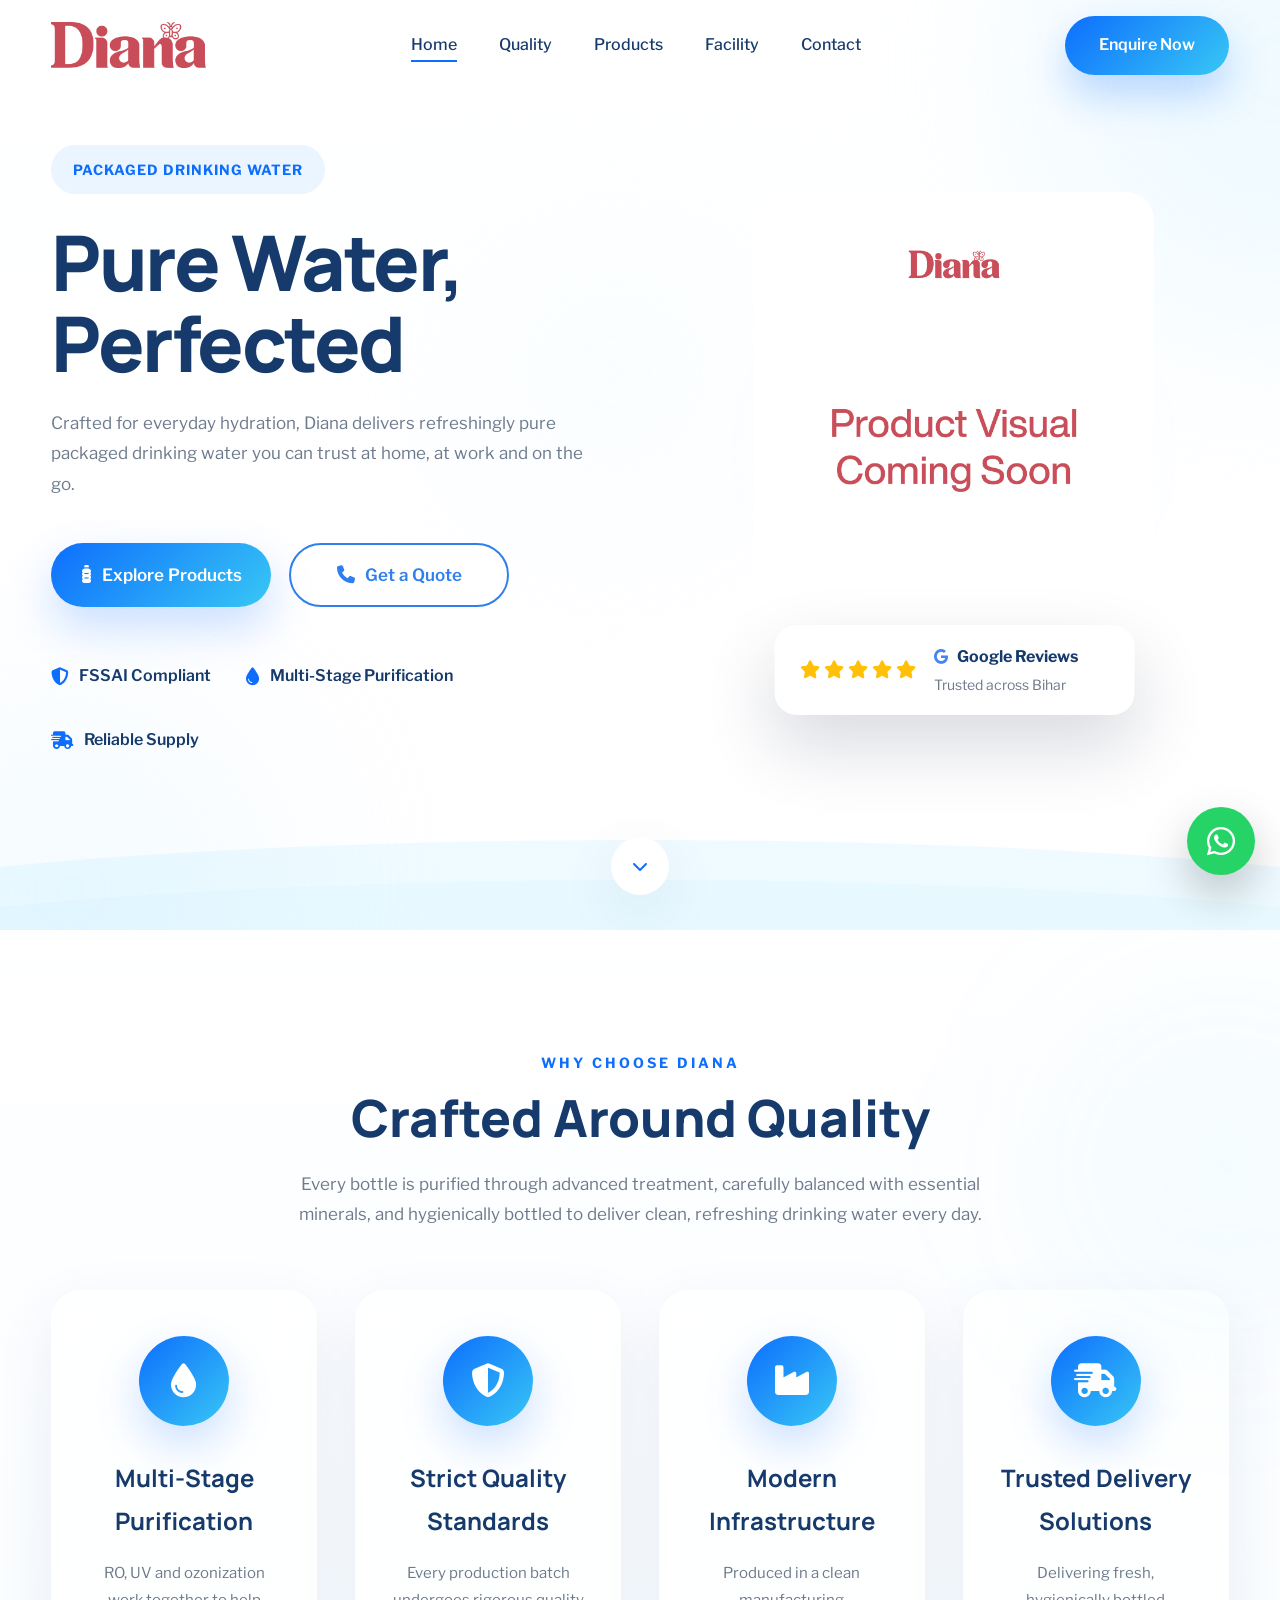
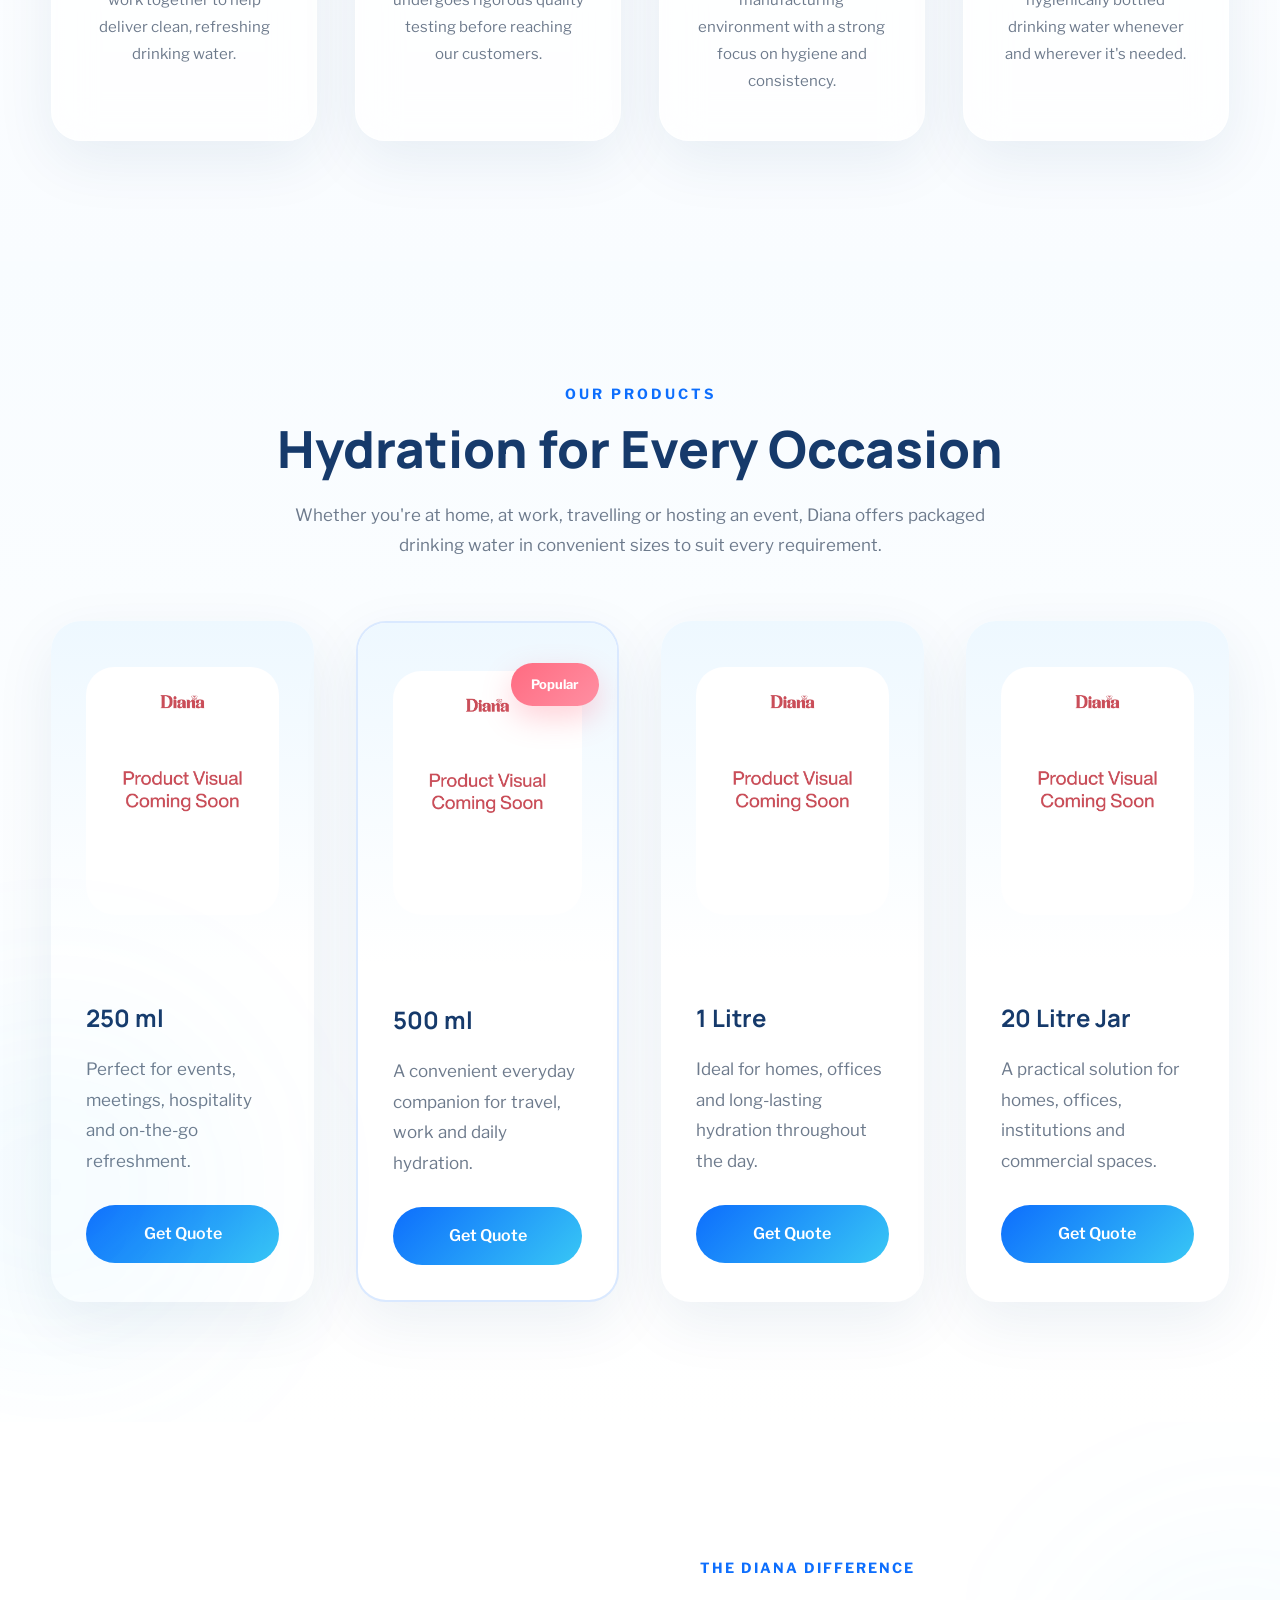
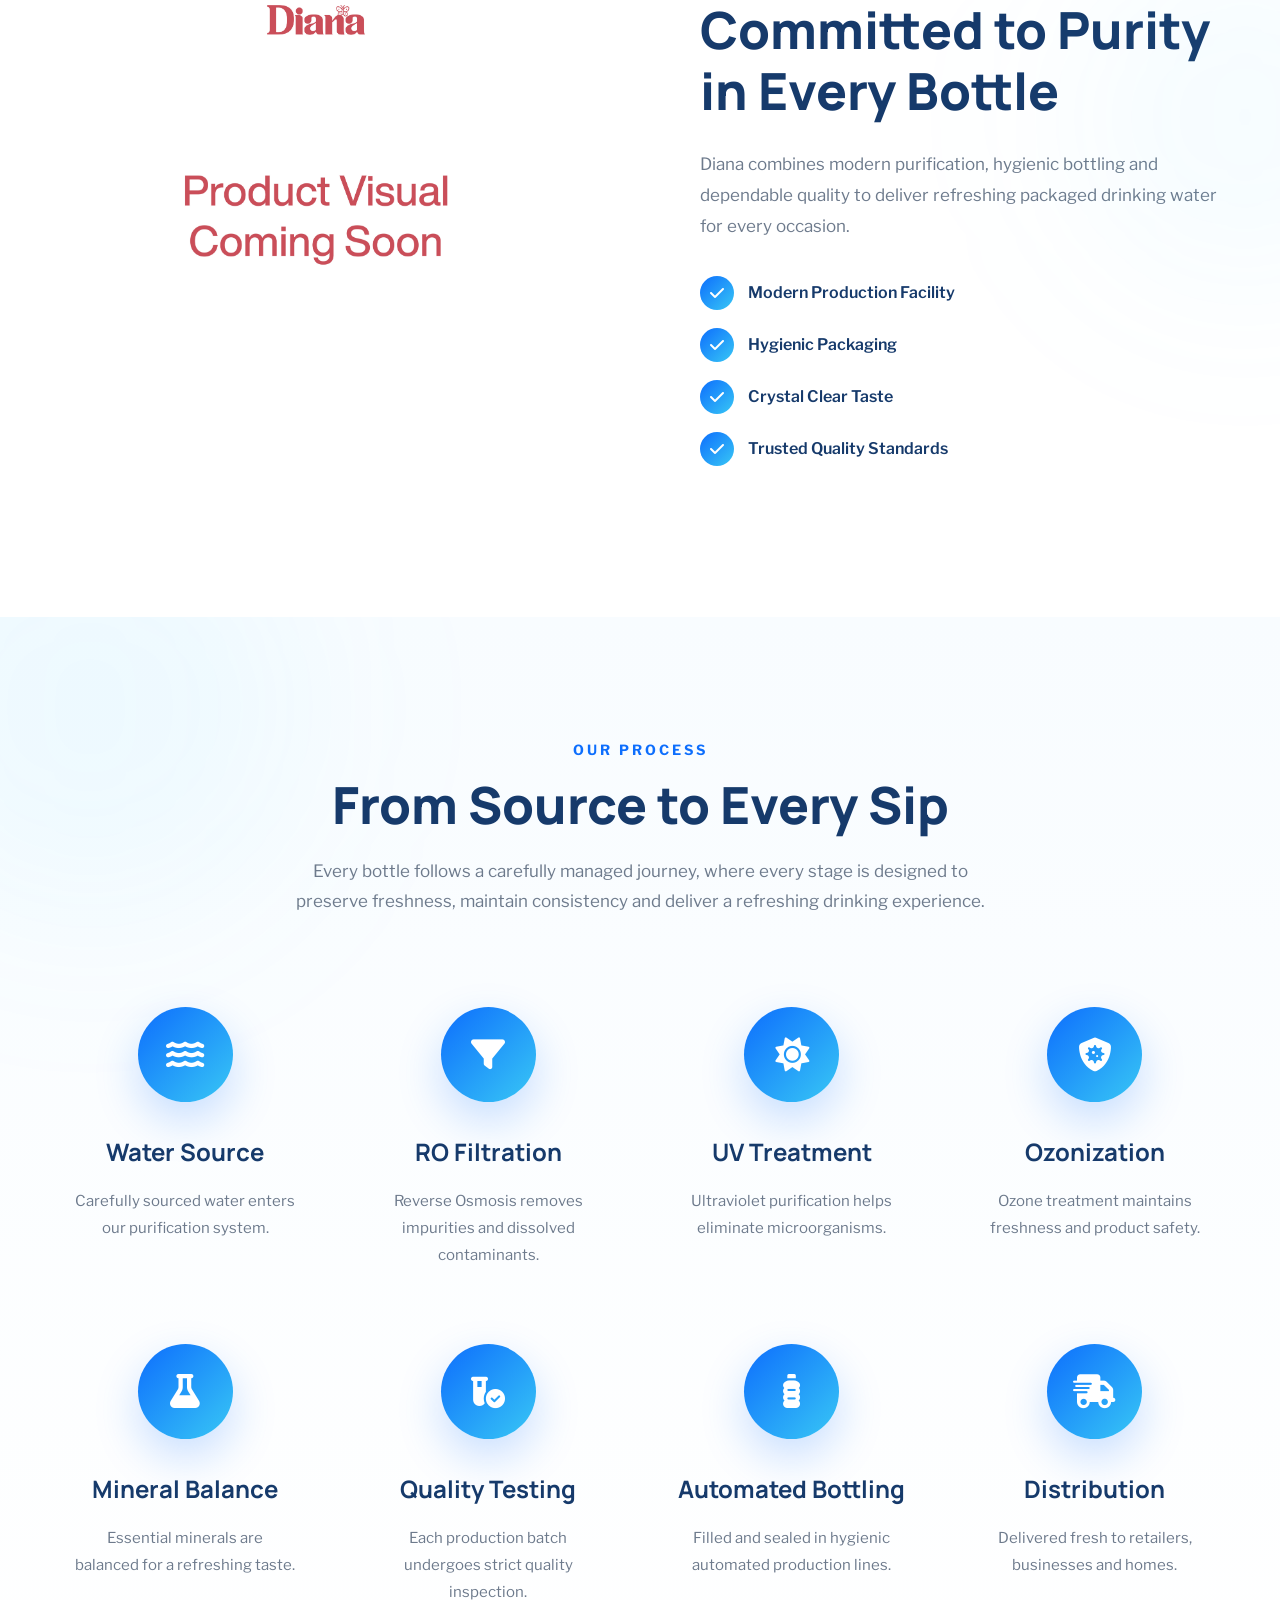
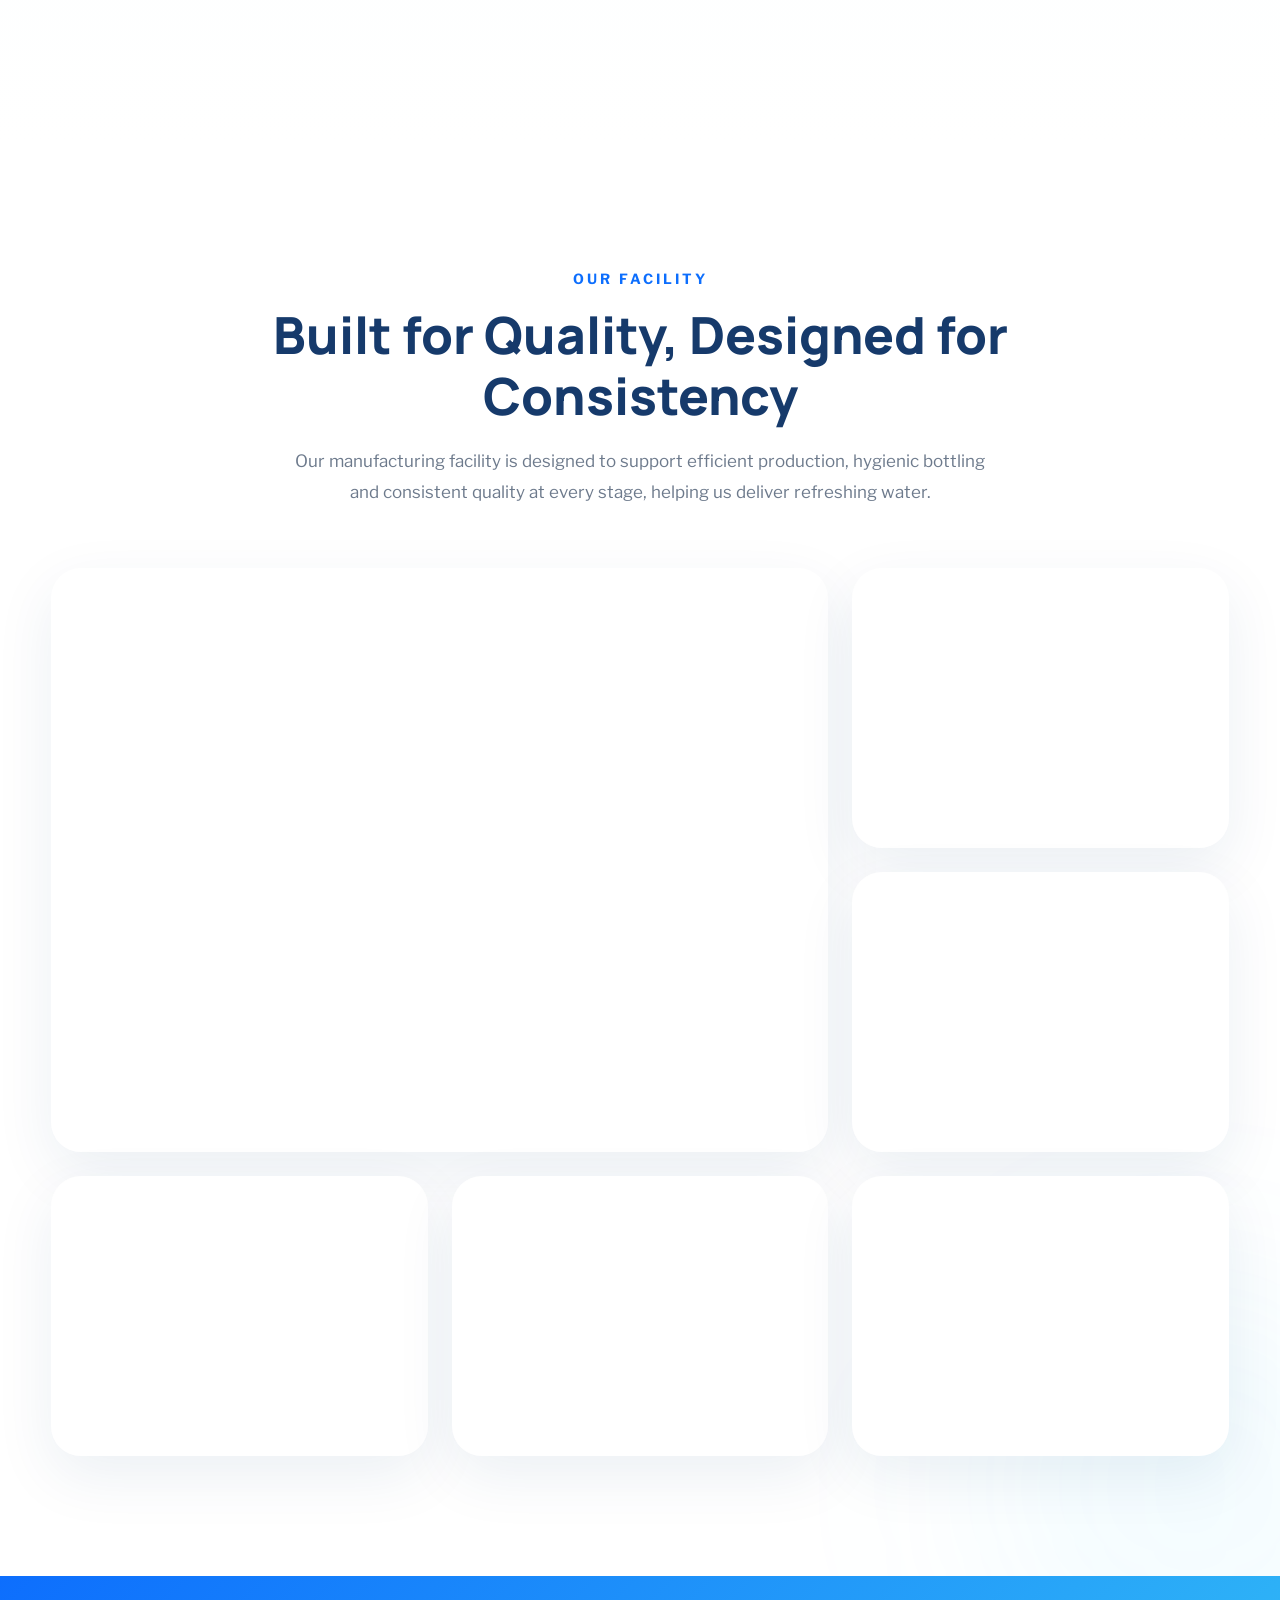
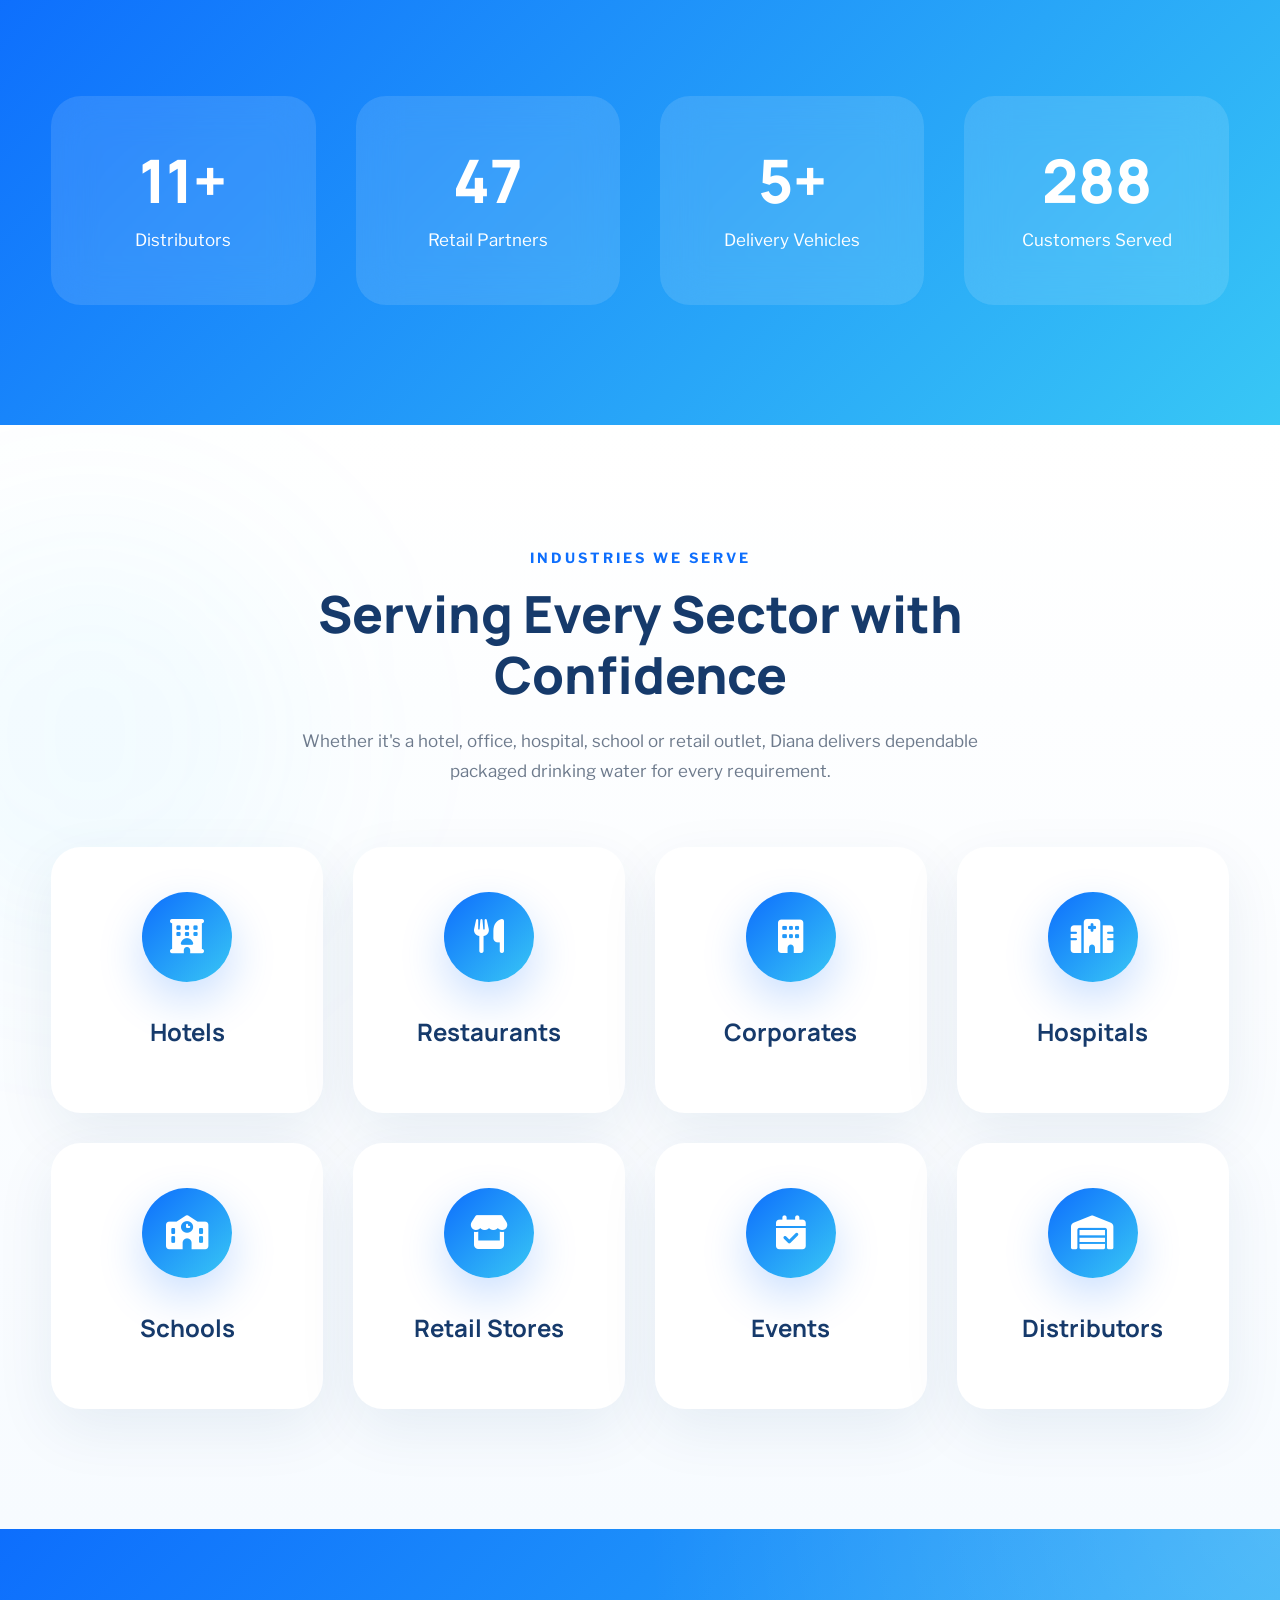
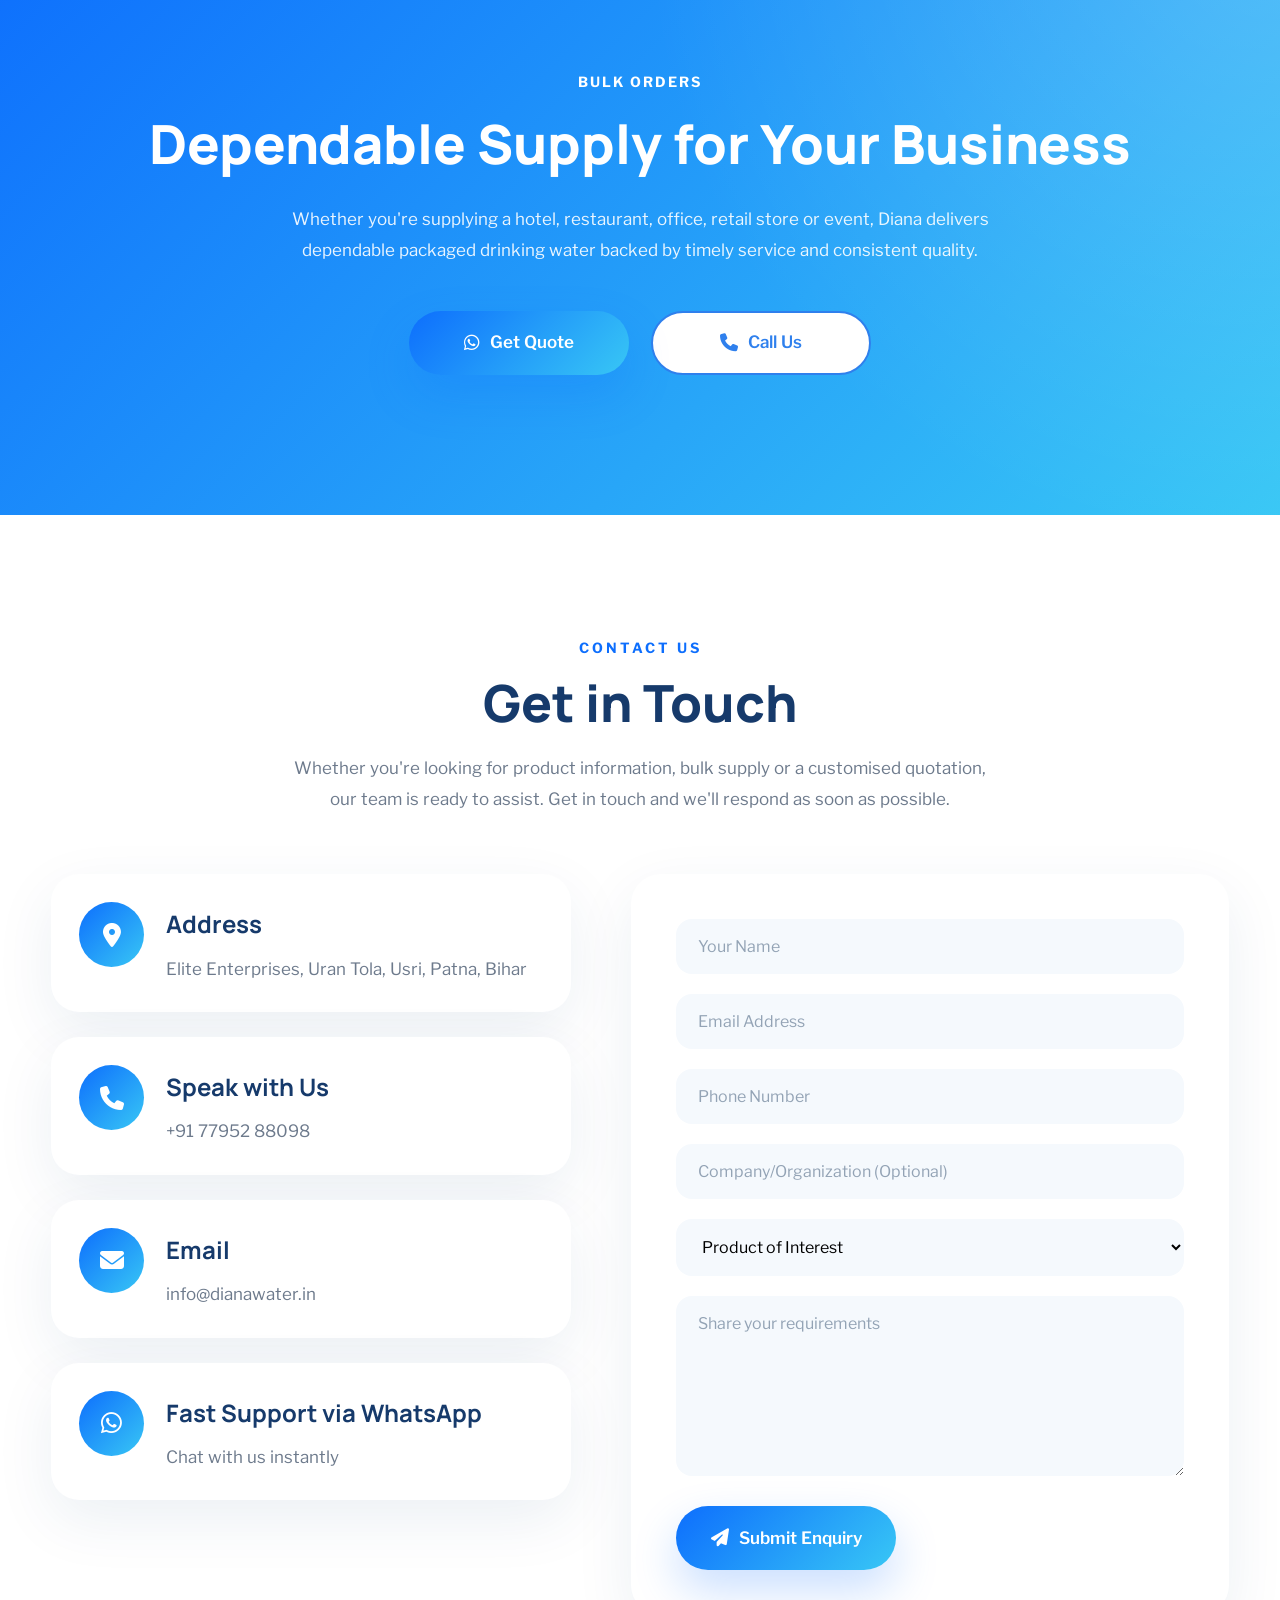
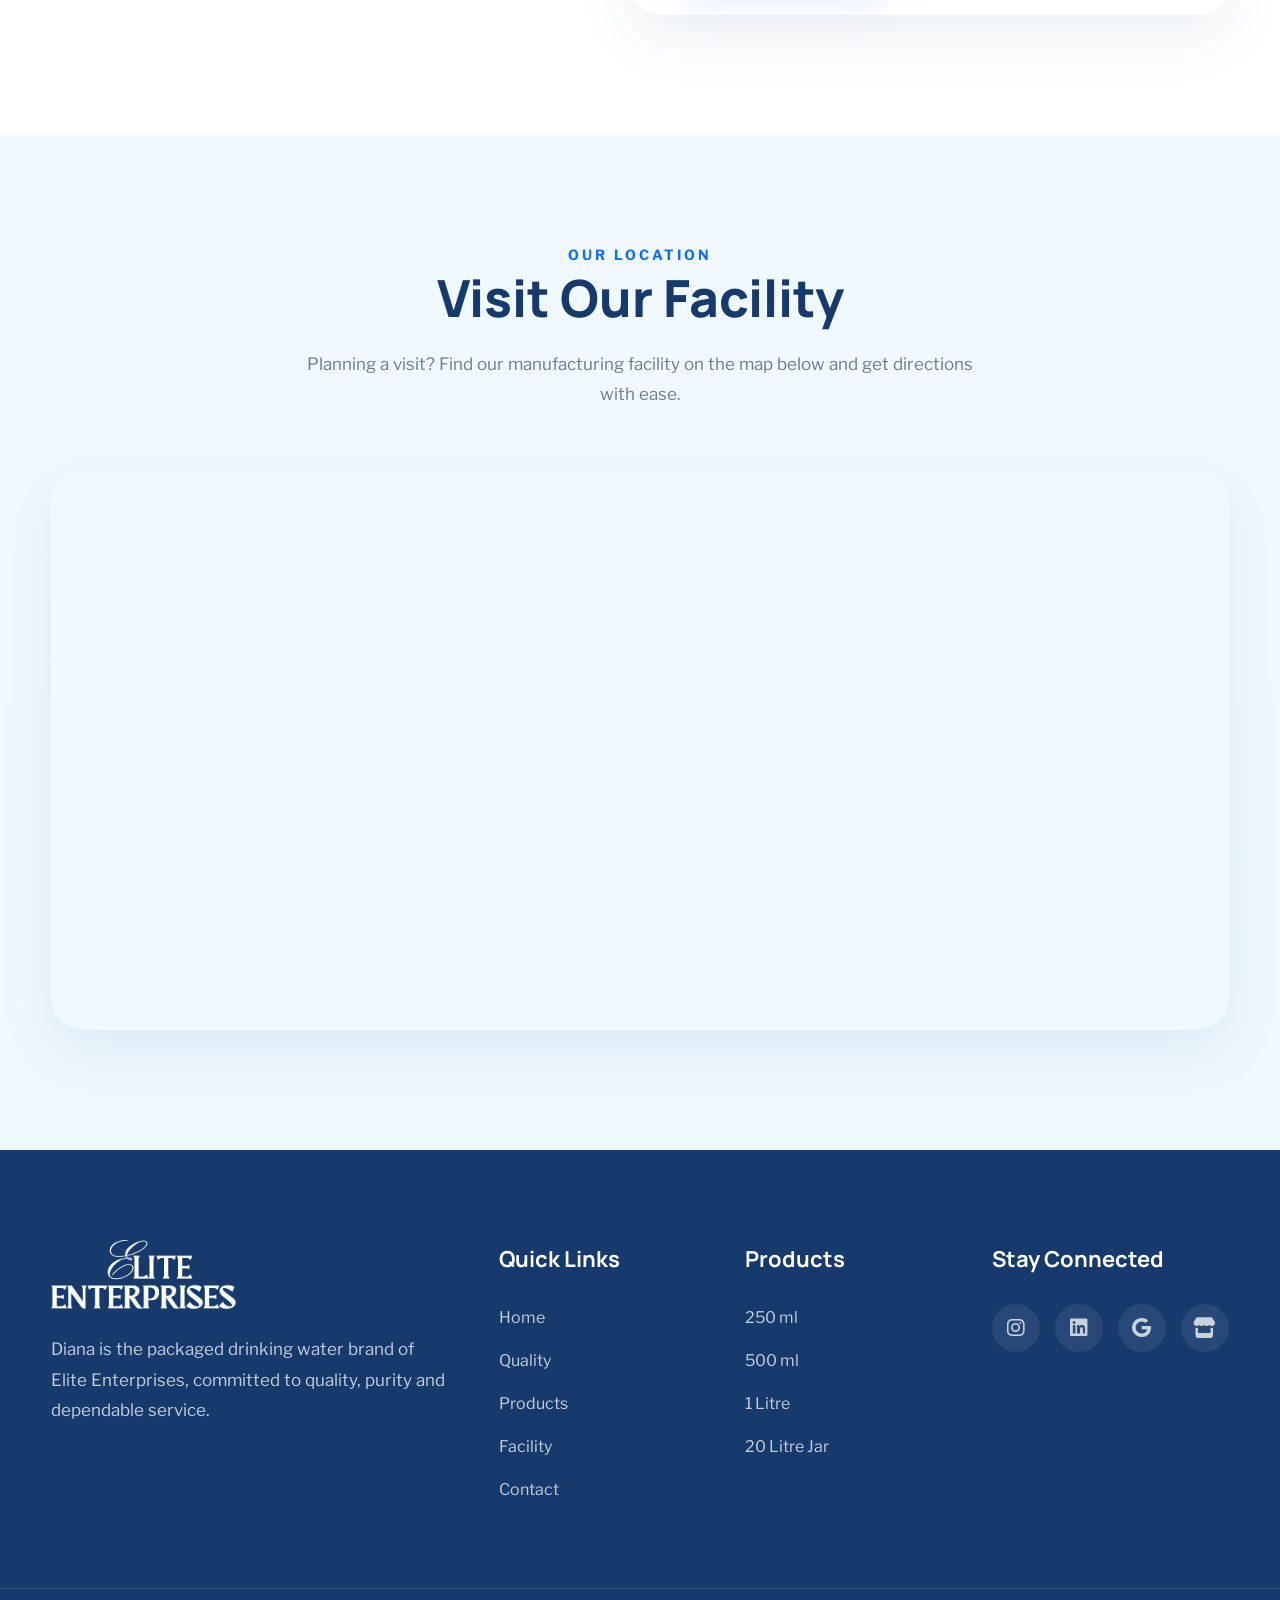
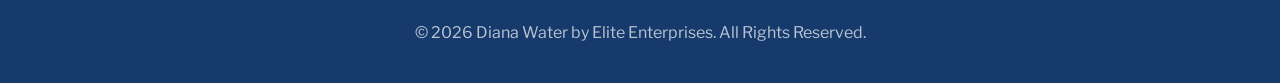
==== commit bf9a46a0: "New website - Update 3" ====
--- a/index.html
+++ b/index.html
@@ -1,1430 +1,1430 @@
-<!DOCTYPE html>
-<html lang="en">
-
-<head>
-
-    <meta charset="UTF-8">
-    <meta name="viewport" content="width=device-width, initial-scale=1.0">
-
-    <!-- Primary SEO -->
-
-    <title>Diana Packaged Drinking Water</title>
-
-    <meta name="description"
-        content="Diana Packaged Drinking Water by Elite Enterprises provides premium bottled drinking water in Bihar. Available in 250 ml, 500 ml, 1 Litre and 20 Litre jars for homes, offices, hotels, restaurants, retailers and bulk orders.">
-
-    <meta name="keywords"
-        content="Diana Water, Packaged Drinking Water, Bottled Water, Mineral Water, Drinking Water Patna, Drinking Water Bihar, Water Supplier, 250 ml Water Bottle, 500 ml Water Bottle, 1 Litre Water Bottle, 20 Litre Water Jar, Bulk Water Supply, Elite Enterprises">
-
-    <meta name="author" content="Elite Enterprises">
-
-    <meta name="robots" content="index, follow">
-
-    <meta name="theme-color" content="#0D6EFD">
-
-    <meta name="application-name" content="Diana Packaged Drinking Water">
-
-    <link rel="canonical" href="https://dianawater.in/">
-
-    <!-- Open Graph -->
-
-    <meta property="og:type" content="website">
-
-    <meta property="og:site_name" content="Diana Packaged Drinking Water">
-
-    <meta property="og:title"
-        content="Diana Packaged Drinking Water | Pure Water, Perfected">
-
-    <meta property="og:description"
-        content="Premium packaged drinking water for homes, offices, hotels, restaurants, retailers and bulk orders across Bihar.">
-
-    <meta property="og:url"
-        content="https://dianawater.in/">
-
-    <meta property="og:image"
-        content="https://dianawater.in/images/og-image.jpg">
-
-    <meta property="og:image:width" content="1200">
-
-    <meta property="og:image:height" content="630">
-
-    <meta property="og:locale" content="en_IN">
-
-    <!-- Twitter -->
-
-    <meta name="twitter:card" content="summary_large_image">
-
-    <meta name="twitter:title"
-        content="Diana Packaged Drinking Water | Pure Water, Perfected">
-
-    <meta name="twitter:description"
-        content="Premium bottled drinking water manufactured with advanced purification technology.">
-
-    <meta name="twitter:image"
-        content="https://dianawater.in/images/og-image.jpg">
-
-    <!-- Favicon -->
-
-    <link rel="icon" type="image/png" sizes="32x32" href="images/favicon.png">
-
-    <link rel="apple-touch-icon" href="images/favicon.png">
-
-    <!-- Google Fonts -->
-
-    <link rel="preconnect" href="https://fonts.googleapis.com">
-
-    <link rel="preconnect" href="https://fonts.gstatic.com" crossorigin>
-
-    <link href="https://fonts.googleapis.com/css2?family=Libre+Franklin:wght@300;400;500;600;700&family=Manrope:wght@600;700;800&display=swap"
-        rel="stylesheet">
-
-    <!-- Font Awesome -->
-
-    <link rel="stylesheet"
-        href="https://cdnjs.cloudflare.com/ajax/libs/font-awesome/6.7.2/css/all.min.css">
-
-    <!-- Main CSS -->
-
-    <link rel="stylesheet" href="style.css">
-
-</head>
-
-<body>
-
-    <!-- ===========================
-            PRELOADER
-    ============================ -->
-
-    <div id="preloader">
-
-        <img src="images/logo.png" alt="Diana Water">
-
-        <div class="loader"></div>
-
-    </div>
-
-
-
-    <!-- ===========================
-            HEADER
-    ============================ -->
-
-    <header id="header">
-
-        <div class="container nav-container">
-
-            <a href="#home" class="logo" aria-label="Diana Water Home">
-
-                <img src="images/logo.png" alt="Diana Water">
-
-            </a>
-
-            <nav>
-
-                <ul class="nav-links">
-
-    <li><a href="#home">Home</a></li>
-
-    <li><a href="#quality">Quality</a></li>
-
-    <li><a href="#products">Products</a></li>
-
-    <li><a href="#facility">Facility</a></li>
-
-    <li><a href="#contact">Contact</a></li>
-
-</ul>
-
-            </nav>
-
-            <a href="https://wa.me/917795288098"
-                target="_blank"
-                class="nav-btn">
-
-                Enquire Now
-
-            </a>
-
-    <button
-    class="mobile-menu"
-    type="button"
-    aria-label="Open navigation">
-
-    <i class="fa-solid fa-grip"></i>
-
-</button>
-
-        </div>
-
-    </header>
-
-
-
-
-
-    <!-- ===========================
-            HERO
-    ============================ -->
-
-    <section class="hero" id="home">
-
-        <!-- Floating Background -->
-
-        <div class="hero-bg">
-
-            <div class="circle circle1"></div>
-
-            <div class="circle circle2"></div>
-
-            <div class="circle circle3"></div>
-
-            <div class="wave wave1"></div>
-
-            <div class="wave wave2"></div>
-
-        </div>
-
-        <div class="container hero-grid">
-
-            <!-- LEFT -->
-
-            <div class="hero-content">
-
-                <span class="hero-subtitle">
-
-                PACKAGED DRINKING WATER
-
-                </span>
-
-                <h1>
-
-                    Pure Water,
-
-                    <br>
-
-                    Perfected
-
-                </h1>
-
-                <p>
-
-                    Crafted for everyday hydration, Diana delivers refreshingly pure packaged drinking water you can trust at home, at work and on the go.
-
-                </p>
-
-              <div class="hero-buttons">
-
-               
-
-    <a href="#products" class="primary-btn">
-
-        <i class="fa-solid fa-bottle-water"></i>
-
-        <span>Explore Products</span>
-
-    </a>
-
-    <a href="#contact" class="secondary-btn">
-
-        <i class="fa-solid fa-phone"></i>
-
-        <span>Get a Quote</span>
-
-    </a>
-
-</div>
-
-                <div class="hero-features">
-
-                    <div>
-
-                        <i class="fa-solid fa-shield-halved"></i>
-
-                        FSSAI Compliant
-
-                    </div>
-
-                    <div>
-
-                        <i class="fa-solid fa-droplet"></i>
-
-                        Multi-Stage Purification
-
-                    </div>
-
-                    <div>
-
-                        <i class="fa-solid fa-truck-fast"></i>
-
-                        Reliable Supply
-
-                    </div>
-
-                </div>
-
-            </div>
-
-            <!-- RIGHT -->
-
-           <div class="hero-image">
-
-    <img
-    src="images/hero-bottle.jpg"
-    alt="Diana Premium Packaged Drinking Water Bottle"
-    class="main-bottle"
-    loading="eager"
-    fetchpriority="high"
-    draggable="false">
-
-    <div class="glow"></div>
-
-    <div class="shadow"></div>
-
-    <div class="hero-reviews">
-
-        <a href="https://www.google.com/search?q=diana+packaged+drinking+water&rlz=1C1ONGR_enIN929IN929&sourceid=chrome&ie=UTF-8#mpd=~11773656931810220468/customers/reviews"
-           target="_blank"
-           rel="noopener noreferrer">
-
-            <div class="review-stars">
-
-                <i class="fa-solid fa-star"></i>
-                <i class="fa-solid fa-star"></i>
-                <i class="fa-solid fa-star"></i>
-                <i class="fa-solid fa-star"></i>
-                <i class="fa-solid fa-star"></i>
-
-            </div>
-
-            <div class="review-content">
-
-                <strong>
-
-                    <i class="fab fa-google"></i>
-
-                    Google Reviews
-
-                </strong>
-
-                <span>Trusted across Bihar</span>
-
-            </div>
-
-        </a>
-
-    </div>
-
-</div>
-
-        </div>
-
-        <a href="#quality" class="scroll-down">
-
-            <i class="fa-solid fa-chevron-down"></i>
-
-        </a>
-
-    </section>
-        <!-- ===========================
-            WHY DIANA
-    ============================ -->
-
-    <section class="why-diana" id="quality">
-
-        <div class="container">
-
-            <div class="section-heading">
-
-                <span>WHY CHOOSE DIANA</span>
-
-                <h2>Crafted Around Quality</h2>
-
-                <p>
-                    Every bottle is purified through advanced treatment, carefully balanced with essential minerals, and hygienically bottled to deliver clean, refreshing drinking water every day.
-                </p>
-
-            </div>
-
-            <div class="features-grid">
-
-                <div class="feature-card">
-
-                    <div class="feature-icon">
-                        <i class="fa-solid fa-droplet"></i>
-                    </div>
-
-                    <h3>Multi-Stage Purification</h3>
-
-                    <p>
-                        RO, UV and ozonization work together to help deliver clean, refreshing drinking water.
-                    </p>
-
-                </div>
-
-                <div class="feature-card">
-
-                    <div class="feature-icon">
-                        <i class="fa-solid fa-shield-halved"></i>
-                    </div>
-
-                    <h3>Strict Quality Standards</h3>
-
-                    <p>
-                        Every production batch undergoes rigorous quality testing before reaching our customers.
-                    </p>
-
-                </div>
-
-                <div class="feature-card">
-
-                    <div class="feature-icon">
-                        <i class="fa-solid fa-industry"></i>
-                    </div>
-
-                    <h3>Modern Infrastructure</h3>
-
-                    <p>
-                        Produced in a clean manufacturing environment with a strong focus on hygiene and consistency.
-                    </p>
-
-                </div>
-
-                <div class="feature-card">
-
-                    <div class="feature-icon">
-                        <i class="fa-solid fa-truck-fast"></i>
-                    </div>
-
-                    <h3>Trusted Delivery Solutions</h3>
-
-                    <p>
-                        Delivering fresh, hygienically bottled drinking water whenever and wherever it's needed.
-                    </p>
-
-                </div>
-
-            </div>
-
-        </div>
-
-    </section>
-
-
-
-
-
-    <!-- ===========================
-            PRODUCTS
-    ============================ -->
-
-    <section class="products" id="products">
-
-        <div class="container">
-
-            <div class="section-heading">
-
-                <span>OUR PRODUCTS</span>
-
-                <h2>Hydration for Every Occasion</h2>
-
-                <p>
-                    Whether you're at home, at work, travelling or hosting an event, Diana offers packaged drinking water in convenient sizes to suit every requirement.
-                </p>
-
-            </div>
-
-            <div class="products-grid">
-
-                <!-- 250 ML -->
-
-                <div class="product-card">
-
-                    <div class="product-image">
-
-                        <img src="images/250ml.jpg"
-                            alt="250 ml Bottle">
-
-                    </div>
-
-                    <div class="product-content">
-
-                        <h3>250 ml</h3>
-
-                        <p>
-                            Perfect for events, meetings, hospitality and on-the-go refreshment.
-                        </p>
-
-                        <a href="https://wa.me/917795288098?text=Hello,%20I'm%20interested%20in%20Diana%20250%20ml%20packaged%20drinking%20water.%20Please%20share%20pricing%20and%20availability."
-    target="_blank"
-    class="product-btn">
-
-    Get Quote
-
-</a>
-
-                    </div>
-
-                </div>
-
-                <!-- 500 ML -->
-
-                <div class="product-card featured">
-
-                    <div class="product-badge">
-                        Popular
-                    </div>
-
-                    <div class="product-image">
-
-                        <img src="images/500ml.jpg"
-                            alt="500 ml Bottle">
-
-                    </div>
-
-                    <div class="product-content">
-
-                        <h3>500 ml</h3>
-
-                        <p>
-                            A convenient everyday companion for travel, work and daily hydration.
-                        </p>
-
-                        <a href="https://wa.me/917795288098?text=Hello,%20I'm%20interested%20in%20Diana%20500%20ml%20packaged%20drinking%20water.%20Please%20share%20pricing%20and%20availability."
-    target="_blank"
-    class="product-btn">
-
-    Get Quote
-
-</a>
-
-                    </div>
-
-                </div>
-
-                <!-- 1 L -->
-
-                <div class="product-card">
-
-                    <div class="product-image">
-
-                        <img src="images/1l.jpg"
-                            alt="1 L Bottle">
-
-                    </div>
-
-                    <div class="product-content">
-
-                        <h3>1 Litre</h3>
-
-                        <p>
-                            Ideal for homes, offices and long-lasting hydration throughout the day.
-                        </p>
-
-                        <a href="https://wa.me/917795288098?text=Hello,%20I'm%20interested%20in%20Diana%201%20Litre%20packaged%20drinking%20water.%20Please%20share%20pricing%20and%20availability."
-    target="_blank"
-    class="product-btn">
-
-    Get Quote
-
-</a>
-
-                    </div>
-
-                </div>
-
-                <!-- 20 L -->
-
-                <div class="product-card">
-
-                    <div class="product-image">
-
-                        <img src="images/20l.jpg"
-                            alt="20 L Jar">
-
-                    </div>
-
-                    <div class="product-content">
-
-                        <h3>20 Litre Jar</h3>
-
-                        <p>
-                            A practical solution for homes, offices, institutions and commercial spaces.
-                        </p>
-
-                        <a href="https://wa.me/917795288098?text=Hello,%20I'm%20interested%20in%20Diana%2020%20Litre%20jar.%20Please%20share%20pricing%20and%20availability."
-    target="_blank"
-    class="product-btn">
-
-    Get Quote
-
-</a>
-
-                    </div>
-
-                </div>
-
-            </div>
-
-        </div>
-
-    </section>
-
-
-
-
-
-    <!-- ===========================
-            FEATURE SHOWCASE
-    ============================ -->
-
-    <section class="showcase">
-
-        <div class="container showcase-grid">
-
-            <div class="showcase-image">
-
-                <img
-    src="images/hero-bottle.jpg"
-    alt="Diana Premium Packaged Drinking Water"
-    loading="lazy"
-    draggable="false">
-
-            </div>
-
-            <div class="showcase-content">
-
-                <span>THE DIANA DIFFERENCE</span>
-
-                <h2>
-                    Committed to Purity in Every Bottle
-                </h2>
-
-                <p>
-
-                    Diana combines modern purification, hygienic bottling and dependable quality to deliver refreshing packaged drinking water for every occasion.
-
-                </p>
-
-                <ul class="showcase-list">
-
-                    <li>
-                        <i class="fa-solid fa-check"></i>
-                        Modern Production Facility
-                    </li>
-
-                    <li>
-                        <i class="fa-solid fa-check"></i>
-                        Hygienic Packaging
-                    </li>
-
-                    <li>
-                        <i class="fa-solid fa-check"></i>
-                        Crystal Clear Taste
-                    </li>
-
-                    <li>
-                        <i class="fa-solid fa-check"></i>
-                        Trusted Quality Standards
-                    </li>
-
-                </ul>
-
-            </div>
-
-        </div>
-
-    </section>
-        <!-- ===========================
-            PURIFICATION PROCESS
-    ============================ -->
-
-    <section class="process">
-
-        <div class="container">
-
-            <div class="section-heading">
-
-                <span>OUR PROCESS</span>
-
-                <h2>From Source to Every Sip</h2>
-
-                <p>
-                    Every bottle follows a carefully managed journey, where every stage is designed to preserve freshness, maintain consistency and deliver a refreshing drinking experience.
-                </p>
-
-            </div>
-
-            <div class="timeline">
-
-                <div class="timeline-item">
-
-                    <div class="timeline-icon">
-                        <i class="fa-solid fa-water"></i>
-                    </div>
-
-                    <h3>Water Source</h3>
-
-                    <p>Carefully sourced water enters our purification system.</p>
-
-                </div>
-
-                <div class="timeline-item">
-
-                    <div class="timeline-icon">
-                        <i class="fa-solid fa-filter"></i>
-                    </div>
-
-                    <h3>RO Filtration</h3>
-
-                    <p>Reverse Osmosis removes impurities and dissolved contaminants.</p>
-
-                </div>
-
-                <div class="timeline-item">
-
-                    <div class="timeline-icon">
-                        <i class="fa-solid fa-sun"></i>
-                    </div>
-
-                    <h3>UV Treatment</h3>
-
-                    <p>Ultraviolet purification helps eliminate microorganisms.</p>
-
-                </div>
-
-                <div class="timeline-item">
-
-                    <div class="timeline-icon">
-                        <i class="fa-solid fa-shield-virus"></i>
-                    </div>
-
-                    <h3>Ozonization</h3>
-
-                    <p>Ozone treatment maintains freshness and product safety.</p>
-
-                </div>
-
-                <div class="timeline-item">
-
-                    <div class="timeline-icon">
-                        <i class="fa-solid fa-flask"></i>
-                    </div>
-
-                    <h3>Mineral Balance</h3>
-
-                    <p>Essential minerals are balanced for a refreshing taste.</p>
-
-                </div>
-
-                <div class="timeline-item">
-
-                    <div class="timeline-icon">
-                        <i class="fa-solid fa-vial-circle-check"></i>
-                    </div>
-
-                    <h3>Quality Testing</h3>
-
-                    <p>Each production batch undergoes strict quality inspection.</p>
-
-                </div>
-
-                <div class="timeline-item">
-
-                    <div class="timeline-icon">
-                        <i class="fa-solid fa-bottle-water"></i>
-                    </div>
-
-                    <h3>Automated Bottling</h3>
-
-                    <p>Filled and sealed in hygienic automated production lines.</p>
-
-                </div>
-
-                <div class="timeline-item">
-
-                    <div class="timeline-icon">
-                        <i class="fa-solid fa-truck-fast"></i>
-                    </div>
-
-                    <h3>Distribution</h3>
-
-                    <p>Delivered fresh to retailers, businesses and homes.</p>
-
-                </div>
-
-            </div>
-
-        </div>
-
-    </section>
-
-
-
-
-
-    <!-- ===========================
-            OUR FACILITY
-    ============================ -->
-
-    <section class="facility" id="facility">
-
-        <div class="container">
-
-            <div class="section-heading">
-
-                <span>OUR FACILITY</span>
-
-                <h2>Built for Quality, Designed for Consistency</h2>
-
-                <p>
-                   Our manufacturing facility is designed to support efficient production, hygienic bottling and consistent quality at every stage, helping us deliver refreshing water.
-                </p>
-
-            </div>
-
-            <div class="gallery">
-
-                <div class="gallery-item large">
-
-                    <img src="images/factory1.jpg"
-                        alt="Production Facility">
-
-                </div>
-
-                <div class="gallery-item">
-
-                    <img src="images/factory2.jpg"
-                        alt="RO Plant">
-
-                </div>
-
-                <div class="gallery-item">
-
-                    <img src="images/factory3.jpg"
-                        alt="Packaging">
-
-                </div>
-
-                <div class="gallery-item">
-
-                    <img src="images/factory4.jpg"
-                        alt="Warehouse">
-
-                </div>
-
-                <div class="gallery-item">
-
-                    <img src="images/factory5.jpg"
-                        alt="Quality Lab">
-
-                </div>
-                 <div class="gallery-item">
-
-                    <img src="images/factory6.jpg"
-                        alt="Quality Lab">
-
-                </div>
-
-            </div>
-
-        </div>
-
-    </section>
-
-
-
-
-
-    <!-- ===========================
-            STATS
-    ============================ -->
-
-    <section class="stats">
-
-        <div class="container">
-
-            <div class="stats-grid">
-
-                <div class="stat-card">
-
-                    <h2 class="counter"
-                        data-target="11">0</h2>
-
-                    <span>Distributors</span>
-
-                </div>
-
-                <div class="stat-card">
-
-                    <h2 class="counter"
-                        data-target="163">0</h2>
-
-                    <span>Retail Partners</span>
-
-                </div>
-
-                <div class="stat-card">
-
-                    <h2 class="counter"
-                        data-target="5">0</h2>
-
-                    <span>Delivery Vehicles</span>
-
-                </div>
-
-                <div class="stat-card">
-
-                    <h2 class="counter"
-                        data-target="1000">0</h2>
-
-                    <span>Customers Served</span>
-
-                </div>
-
-            </div>
-
-        </div>
-
-    </section>
-
-
-
-
-
-    <!-- ===========================
-            INDUSTRIES
-    ============================ -->
-
-    <section class="industries">
-
-        <div class="container">
-
-            <div class="section-heading">
-
-                <span>INDUSTRIES WE SERVE</span>
-
-                <h2>Serving Every Sector with Confidence</h2>
-
-                <p>
-                    Whether it's a hotel, office, hospital, school or retail outlet, Diana delivers dependable packaged drinking water for every requirement.
-                </p>
-
-            </div>
-
-            <div class="industry-grid">
-
-                <div class="industry-card">
-                    <i class="fa-solid fa-hotel"></i>
-                    <h3>Hotels</h3>
-                </div>
-
-                <div class="industry-card">
-                    <i class="fa-solid fa-utensils"></i>
-                    <h3>Restaurants</h3>
-                </div>
-
-                <div class="industry-card">
-                    <i class="fa-solid fa-building"></i>
-                    <h3>Corporates</h3>
-                </div>
-
-                <div class="industry-card">
-                    <i class="fa-solid fa-hospital"></i>
-                    <h3>Hospitals</h3>
-                </div>
-
-                <div class="industry-card">
-                    <i class="fa-solid fa-school"></i>
-                    <h3>Schools</h3>
-                </div>
-
-                <div class="industry-card">
-                    <i class="fa-solid fa-store"></i>
-                    <h3>Retail Stores</h3>
-                </div>
-
-                <div class="industry-card">
-                    <i class="fa-solid fa-calendar-check"></i>
-                    <h3>Events</h3>
-                </div>
-
-                <div class="industry-card">
-                    <i class="fa-solid fa-warehouse"></i>
-                    <h3>Distributors</h3>
-                </div>
-
-            </div>
-
-        </div>
-
-    </section>
-        <!-- ===========================
-            BULK ORDER CTA
-    ============================ -->
-
-    <section class="cta">
-
-        <div class="container cta-content">
-
-            <span>BULK ORDERS</span>
-
-            <h2>Dependable Supply for Your Business</h2>
-
-            <p>
-                Whether you're supplying a hotel, restaurant, office, retail store or event, Diana delivers dependable packaged drinking water backed by timely service and consistent quality.
-            </p>
-
-            <div class="cta-buttons">
-
-                <a href="https://wa.me/917795288098"
-                   target="_blank"
-                   class="primary-btn">
-
-                    <i class="fa-brands fa-whatsapp"></i>
-
-                    Get Quote
-
-                </a>
-
-               <a href="tel:+917795288098" class="secondary-btn">
-    <i class="fa-solid fa-phone"></i>
-    Call Us
-</a>
-            </div>
-
-        </div>
-
-    </section>
-
-
-
-    <!-- ===========================
-            CONTACT
-    ============================ -->
-
-    <!-- ===========================
-        CONTACT
-=========================== -->
-
-<section class="contact-section" id="contact">
-
-    <div class="container">
-
-        <div class="section-heading">
-
-            <span>CONTACT US</span>
-
-            <h2>Get in Touch</h2>
-
-            <p>
-                Whether you're looking for product information, bulk supply or a customised quotation, our team is ready to assist. Get in touch and we'll respond as soon as possible.
-            </p>
-
-        </div>
-
-        <div class="contact-grid">
-
-           <!-- Contact Information -->
-
-<div class="contact-info">
-
-    <!-- Address -->
-
-    <a href="https://maps.google.com/?q=Diana+Packaged+Drinking+Water"
-       target="_blank"
-       class="contact-card">
-
-        <i class="fa-solid fa-location-dot"></i>
-
-        <div>
-
-            <h3>Address</h3>
-
-            <p>
-                Elite Enterprises, Uran Tola, Usri, Patna, Bihar
-            </p>
-
-        </div>
-
-    </a>
-
-    <!-- Phone -->
-
-    <a href="tel:+917795288098"
-       class="contact-card">
-
-        <i class="fa-solid fa-phone"></i>
-
-        <div>
-
-            <h3>Speak with Us</h3>
-
-            <p>+91 77952 88098</p>
-
-        </div>
-
-    </a>
-
-    <!-- Email -->
-
-    <a href="mailto:info@dianawater.in"
-       class="contact-card">
-
-        <i class="fa-solid fa-envelope"></i>
-
-        <div>
-
-            <h3>Email</h3>
-
-            <p>info@dianawater.in</p>
-
-        </div>
-
-    </a>
-
-    <!-- WhatsApp -->
-
-    <a href="https://wa.me/917795288098"
-       target="_blank"
-       class="contact-card">
-
-        <i class="fa-brands fa-whatsapp"></i>
-
-        <div>
-
-            <h3>Fast Support via WhatsApp</h3>
-
-            <p>Chat with us instantly</p>
-
-        </div>
-
-    </a>
-
-</div>
-
-
-
-            <!-- Contact Form -->
-
-            <form
-
-                class="contact-form"
-
-                autocomplete="on"
-
-                action="https://formsubmit.co/info@dianawater.in"
-
-                method="POST">
-
-                <!-- Hidden Settings -->
-
-                <input type="hidden" name="_subject" value="New Diana Water Website Enquiry">
-
-                <input type="hidden" name="_captcha" value="false">
-
-                <input type="hidden" name="_template" value="table">
-
-                <input type="hidden" name="_next" value="https://dianawater.in/thank-you.html">
-
-                <!-- Form Fields -->
-
-                <input
-
-                    type="text"
-
-                    name="name"
-
-                    placeholder="Your Name"
-
-                    required>
-
-                <input
-
-                    type="email"
-
-                    name="email"
-
-                    placeholder="Email Address"
-
-                    required>
-
-                <input
-
-                    type="tel"
-
-                    name="phone"
-
-                    placeholder="Phone Number"
-
-                    required>
-
-                <input
-
-                    type="text"
-
-                    name="company"
-
-                    placeholder="Company/Organization (Optional)">
-
-                <select
-
-                    name="product"
-
-                    required>
-
-                    <option value="">Product of Interest</option>
-
-                    <option>250 ml Bottle</option>
-
-                    <option>500 ml Bottle</option>
-
-                    <option>1 Litre Bottle</option>
-
-                    <option>20 Litre Jar</option>
-
-                    <option>Bulk Orders</option>
-
-                </select>
-
-                <textarea
-
-                    name="message"
-
-                    rows="6"
-
-                    placeholder="Share your requirements"
-
-                    required></textarea>
-
-                <button
-
-                    type="submit"
-
-                    class="primary-btn">
-
-                    <i class="fa-solid fa-paper-plane"></i>
-
-                    Submit Enquiry
-
-                </button>
-
-            </form>
-
-        </div>
-
-    </div>
-
-</section>
-
-
-
-    <!-- ===========================
-        MAP
-=========================== -->
-
-<section class="map">
-
-    <div class="container">
-
-        <div class="section-heading">
-
-            <span>OUR LOCATION</span>
-
-            <h2>Visit Our Facility</h2>
-
-            <p>
-                Planning a visit? Find our manufacturing facility on the map below and get directions with ease.
-            </p>
-
-        </div>
-
-        <iframe
-            src="https://www.google.com/maps/embed?pb=!1m18!1m12!1m3!1d3598.1983083506375!2d85.0126507!3d25.598325799999998!2m3!1f0!2f0!3f0!2m3!1i1024!2i768!4f13.1!3m3!1m2!1s0x39ed55d71fc06593%3A0xc5aa3eb6b8fa4270!2sDiana%20%E2%80%94%20Packaged%20Drinking%20Water!5e0!3m2!1sen!2sin!4v1782929070553!5m2!1sen!2sin"
-            width="100%"
-            height="500"
-            style="border:0;"
-            loading="lazy"
-            allowfullscreen=""
-            referrerpolicy="strict-origin-when-cross-origin">
-        </iframe>
-
-    </div>
-
-</section>
-
-
-
-    <!-- ===========================
-            FOOTER
-    ============================ -->
-
-    <footer>
-
-        <div class="container">
-
-            <div class="footer-grid">
-
-                <div class="footer-about">
-
-                    <img
-                        src="images/logo-white.png"
-                        alt="Diana Water">
-
-                    <p>
-
-                        Diana is the packaged drinking water brand of Elite Enterprises, committed to quality, purity and dependable service.
-
-                    </p>
-
-                </div>
-
-
-
-                <div>
-
-                    <h3>Quick Links</h3>
-
-                    <ul>
-
-    <li><a href="#home">Home</a></li>
-
-    <li><a href="#quality">Quality</a></li>
-
-    <li><a href="#products">Products</a></li>
-
-    <li><a href="#facility">Facility</a></li>
-
-    <li><a href="#contact">Contact</a></li>
-
-</ul>
-
-                </div>
-
-
-
-             <div>
-
-    <h3>Products</h3>
-
-    <ul>
-
-        <li>
-            <a href="#products">250 ml</a>
-        </li>
-
-        <li>
-            <a href="#products">500 ml</a>
-        </li>
-
-        <li>
-            <a href="#products">1 Litre</a>
-        </li>
-
-        <li>
-            <a href="#products">20 Litre Jar</a>
-        </li>
-
-    </ul>
-
-</div>
-
-
-                <div>
-
-    <h3>Stay Connected</h3>
-
-    <div class="social-icons">
-
-        <a href="https://instagram.com/drinkdianawater"
-           target="_blank"
-           rel="noopener noreferrer"
-           aria-label="Instagram">
-
-            <i class="fab fa-instagram"></i>
-
-        </a>
-
-        <a href="https://linkedin.com/company/dianawater"
-           target="_blank"
-           rel="noopener noreferrer"
-           aria-label="LinkedIn">
-
-            <i class="fab fa-linkedin"></i>
-
-        </a>
-
-        <a href="https://share.google/opp3PGfrg5xXS72W1"
-           target="_blank"
-           rel="noopener noreferrer"
-           aria-label="Google Business Profile">
-
-            <i class="fa-brands fa-google"></i>
-
-        </a>
-
-        <a href="https://www.indiamart.com/company/270533606/"
-           target="_blank"
-           rel="noopener noreferrer"
-           aria-label="IndiaMART">
-
-            <i class="fa-solid fa-store"></i>
-
-        </a>
-
-    </div>
-
-</div>
-
-                    </div>
-
-                </div>
-
-            </div>
-
-
-
-            <div class="footer-bottom">
-
-                © 2026 Diana Water by Elite Enterprises. All Rights Reserved.
-
-            </div>
-
-        </div>
-
-    </footer>
-
-
-
-    <!-- Floating WhatsApp -->
-
-    <a
-        href="https://wa.me/917795288098"
-        target="_blank"
-        rel="noopener"
-        aria-label="Chat on WhatsApp"
-        class="floating-whatsapp">
-
-        <i class="fab fa-whatsapp"></i>
-
-    </a>
-
-
-
-    <!-- Back To Top -->
-
-    <button
-        id="backToTop">
-
-        <i class="fa-solid fa-chevron-up"></i>
-
-    </button>
-
-
-
-    <!-- JavaScript -->
-
-    <script src="script.js"></script>
-
-</body>
-
+<!DOCTYPE html>
+<html lang="en">
+
+<head>
+
+    <meta charset="UTF-8">
+    <meta name="viewport" content="width=device-width, initial-scale=1.0">
+
+    <!-- Primary SEO -->
+
+    <title>Diana Packaged Drinking Water</title>
+
+    <meta name="description"
+        content="Diana Packaged Drinking Water by Elite Enterprises provides premium bottled drinking water in Bihar. Available in 250 ml, 500 ml, 1 Litre and 20 Litre jars for homes, offices, hotels, restaurants, retailers and bulk orders.">
+
+    <meta name="keywords"
+        content="Diana Water, Packaged Drinking Water, Bottled Water, Mineral Water, Drinking Water Patna, Drinking Water Bihar, Water Supplier, 250 ml Water Bottle, 500 ml Water Bottle, 1 Litre Water Bottle, 20 Litre Water Jar, Bulk Water Supply, Elite Enterprises">
+
+    <meta name="author" content="Elite Enterprises">
+
+    <meta name="robots" content="index, follow">
+
+    <meta name="theme-color" content="#0D6EFD">
+
+    <meta name="application-name" content="Diana Packaged Drinking Water">
+
+    <link rel="canonical" href="https://dianawater.in/">
+
+    <!-- Open Graph -->
+
+    <meta property="og:type" content="website">
+
+    <meta property="og:site_name" content="Diana Packaged Drinking Water">
+
+    <meta property="og:title"
+        content="Diana Packaged Drinking Water | Pure Water, Perfected">
+
+    <meta property="og:description"
+        content="Premium packaged drinking water for homes, offices, hotels, restaurants, retailers and bulk orders across Bihar.">
+
+    <meta property="og:url"
+        content="https://dianawater.in/">
+
+    <meta property="og:image"
+        content="https://dianawater.in/images/og-image.jpg">
+
+    <meta property="og:image:width" content="1200">
+
+    <meta property="og:image:height" content="630">
+
+    <meta property="og:locale" content="en_IN">
+
+    <!-- Twitter -->
+
+    <meta name="twitter:card" content="summary_large_image">
+
+    <meta name="twitter:title"
+        content="Diana Packaged Drinking Water | Pure Water, Perfected">
+
+    <meta name="twitter:description"
+        content="Premium bottled drinking water manufactured with advanced purification technology.">
+
+    <meta name="twitter:image"
+        content="https://dianawater.in/images/og-image.jpg">
+
+    <!-- Favicon -->
+
+    <link rel="icon" type="image/png" sizes="32x32" href="images/favicon.png">
+
+    <link rel="apple-touch-icon" href="images/favicon.png">
+
+    <!-- Google Fonts -->
+
+    <link rel="preconnect" href="https://fonts.googleapis.com">
+
+    <link rel="preconnect" href="https://fonts.gstatic.com" crossorigin>
+
+    <link href="https://fonts.googleapis.com/css2?family=Libre+Franklin:wght@300;400;500;600;700&family=Manrope:wght@600;700;800&display=swap"
+        rel="stylesheet">
+
+    <!-- Font Awesome -->
+
+    <link rel="stylesheet"
+        href="https://cdnjs.cloudflare.com/ajax/libs/font-awesome/6.7.2/css/all.min.css">
+
+    <!-- Main CSS -->
+
+    <link rel="stylesheet" href="style.css">
+
+</head>
+
+<body>
+
+    <!-- ===========================
+            PRELOADER
+    ============================ -->
+
+    <div id="preloader">
+
+        <img src="images/logo.png" alt="Diana Water">
+
+        <div class="loader"></div>
+
+    </div>
+
+
+
+    <!-- ===========================
+            HEADER
+    ============================ -->
+
+    <header id="header">
+
+        <div class="container nav-container">
+
+            <a href="#home" class="logo" aria-label="Diana Water Home">
+
+                <img src="images/logo.png" alt="Diana Water">
+
+            </a>
+
+            <nav>
+
+                <ul class="nav-links">
+
+    <li><a href="#home">Home</a></li>
+
+    <li><a href="#quality">Quality</a></li>
+
+    <li><a href="#products">Products</a></li>
+
+    <li><a href="#facility">Facility</a></li>
+
+    <li><a href="#contact">Contact</a></li>
+
+</ul>
+
+            </nav>
+
+            <a href="https://wa.me/917795288098"
+                target="_blank"
+                class="nav-btn">
+
+                Enquire Now
+
+            </a>
+
+    <button
+    class="mobile-menu"
+    type="button"
+    aria-label="Open navigation">
+
+    <i class="fa-solid fa-grip"></i>
+
+</button>
+
+        </div>
+
+    </header>
+
+
+
+
+
+    <!-- ===========================
+            HERO
+    ============================ -->
+
+    <section class="hero" id="home">
+
+        <!-- Floating Background -->
+
+        <div class="hero-bg">
+
+            <div class="circle circle1"></div>
+
+            <div class="circle circle2"></div>
+
+            <div class="circle circle3"></div>
+
+            <div class="wave wave1"></div>
+
+            <div class="wave wave2"></div>
+
+        </div>
+
+        <div class="container hero-grid">
+
+            <!-- LEFT -->
+
+            <div class="hero-content">
+
+                <span class="hero-subtitle">
+
+                PACKAGED DRINKING WATER
+
+                </span>
+
+                <h1>
+
+                    Pure Water,
+
+                    <br>
+
+                    Perfected
+
+                </h1>
+
+                <p>
+
+                    Crafted for everyday hydration, Diana delivers refreshingly pure packaged drinking water you can trust at home, at work and on the go.
+
+                </p>
+
+              <div class="hero-buttons">
+
+               
+
+    <a href="#products" class="primary-btn">
+
+        <i class="fa-solid fa-bottle-water"></i>
+
+        <span>Explore Products</span>
+
+    </a>
+
+    <a href="#contact" class="secondary-btn">
+
+        <i class="fa-solid fa-phone"></i>
+
+        <span>Get a Quote</span>
+
+    </a>
+
+</div>
+
+                <div class="hero-features">
+
+                    <div>
+
+                        <i class="fa-solid fa-shield-halved"></i>
+
+                        FSSAI Compliant
+
+                    </div>
+
+                    <div>
+
+                        <i class="fa-solid fa-droplet"></i>
+
+                        Multi-Stage Purification
+
+                    </div>
+
+                    <div>
+
+                        <i class="fa-solid fa-truck-fast"></i>
+
+                        Reliable Supply
+
+                    </div>
+
+                </div>
+
+            </div>
+
+            <!-- RIGHT -->
+
+           <div class="hero-image">
+
+    <img
+    src="images/hero-bottle.jpg"
+    alt="Diana Premium Packaged Drinking Water Bottle"
+    class="main-bottle"
+    loading="eager"
+    fetchpriority="high"
+    draggable="false">
+
+    <div class="glow"></div>
+
+    <div class="shadow"></div>
+
+    <div class="hero-reviews">
+
+        <a href="https://www.google.com/search?q=diana+packaged+drinking+water&rlz=1C1ONGR_enIN929IN929&sourceid=chrome&ie=UTF-8#mpd=~11773656931810220468/customers/reviews"
+           target="_blank"
+           rel="noopener noreferrer">
+
+            <div class="review-stars">
+
+                <i class="fa-solid fa-star"></i>
+                <i class="fa-solid fa-star"></i>
+                <i class="fa-solid fa-star"></i>
+                <i class="fa-solid fa-star"></i>
+                <i class="fa-solid fa-star"></i>
+
+            </div>
+
+            <div class="review-content">
+
+                <strong>
+
+                    <i class="fab fa-google"></i>
+
+                    Google Reviews
+
+                </strong>
+
+                <span>Trusted across Bihar</span>
+
+            </div>
+
+        </a>
+
+    </div>
+
+</div>
+
+        </div>
+
+        <a href="#quality" class="scroll-down">
+
+            <i class="fa-solid fa-chevron-down"></i>
+
+        </a>
+
+    </section>
+        <!-- ===========================
+            WHY DIANA
+    ============================ -->
+
+    <section class="why-diana" id="quality">
+
+        <div class="container">
+
+            <div class="section-heading">
+
+                <span>WHY CHOOSE DIANA</span>
+
+                <h2>Crafted Around Quality</h2>
+
+                <p>
+                    Every bottle is purified through advanced treatment, carefully balanced with essential minerals, and hygienically bottled to deliver clean, refreshing drinking water every day.
+                </p>
+
+            </div>
+
+            <div class="features-grid">
+
+                <div class="feature-card">
+
+                    <div class="feature-icon">
+                        <i class="fa-solid fa-droplet"></i>
+                    </div>
+
+                    <h3>Multi-Stage Purification</h3>
+
+                    <p>
+                        RO, UV and ozonization work together to help deliver clean, refreshing drinking water.
+                    </p>
+
+                </div>
+
+                <div class="feature-card">
+
+                    <div class="feature-icon">
+                        <i class="fa-solid fa-shield-halved"></i>
+                    </div>
+
+                    <h3>Strict Quality Standards</h3>
+
+                    <p>
+                        Every production batch undergoes rigorous quality testing before reaching our customers.
+                    </p>
+
+                </div>
+
+                <div class="feature-card">
+
+                    <div class="feature-icon">
+                        <i class="fa-solid fa-industry"></i>
+                    </div>
+
+                    <h3>Modern Infrastructure</h3>
+
+                    <p>
+                        Produced in a clean manufacturing environment with a strong focus on hygiene and consistency.
+                    </p>
+
+                </div>
+
+                <div class="feature-card">
+
+                    <div class="feature-icon">
+                        <i class="fa-solid fa-truck-fast"></i>
+                    </div>
+
+                    <h3>Trusted Delivery Solutions</h3>
+
+                    <p>
+                        Delivering fresh, hygienically bottled drinking water whenever and wherever it's needed.
+                    </p>
+
+                </div>
+
+            </div>
+
+        </div>
+
+    </section>
+
+
+
+
+
+    <!-- ===========================
+            PRODUCTS
+    ============================ -->
+
+    <section class="products" id="products">
+
+        <div class="container">
+
+            <div class="section-heading">
+
+                <span>OUR PRODUCTS</span>
+
+                <h2>Hydration for Every Occasion</h2>
+
+                <p>
+                    Whether you're at home, at work, travelling or hosting an event, Diana offers packaged drinking water in convenient sizes to suit every requirement.
+                </p>
+
+            </div>
+
+            <div class="products-grid">
+
+                <!-- 250 ML -->
+
+                <div class="product-card">
+
+                    <div class="product-image">
+
+                        <img src="images/250ml.jpg"
+                            alt="250 ml Bottle">
+
+                    </div>
+
+                    <div class="product-content">
+
+                        <h3>250 ml</h3>
+
+                        <p>
+                            Perfect for events, meetings, hospitality and on-the-go refreshment.
+                        </p>
+
+                        <a href="https://wa.me/917795288098?text=Hello,%20I'm%20interested%20in%20Diana%20250%20ml%20packaged%20drinking%20water.%20Please%20share%20pricing%20and%20availability."
+    target="_blank"
+    class="product-btn">
+
+    Get Quote
+
+</a>
+
+                    </div>
+
+                </div>
+
+                <!-- 500 ML -->
+
+                <div class="product-card featured">
+
+                    <div class="product-badge">
+                        Popular
+                    </div>
+
+                    <div class="product-image">
+
+                        <img src="images/500ml.jpg"
+                            alt="500 ml Bottle">
+
+                    </div>
+
+                    <div class="product-content">
+
+                        <h3>500 ml</h3>
+
+                        <p>
+                            A convenient everyday companion for travel, work and daily hydration.
+                        </p>
+
+                        <a href="https://wa.me/917795288098?text=Hello,%20I'm%20interested%20in%20Diana%20500%20ml%20packaged%20drinking%20water.%20Please%20share%20pricing%20and%20availability."
+    target="_blank"
+    class="product-btn">
+
+    Get Quote
+
+</a>
+
+                    </div>
+
+                </div>
+
+                <!-- 1 L -->
+
+                <div class="product-card">
+
+                    <div class="product-image">
+
+                        <img src="images/1l.jpg"
+                            alt="1 L Bottle">
+
+                    </div>
+
+                    <div class="product-content">
+
+                        <h3>1 Litre</h3>
+
+                        <p>
+                            Ideal for homes, offices and long-lasting hydration throughout the day.
+                        </p>
+
+                        <a href="https://wa.me/917795288098?text=Hello,%20I'm%20interested%20in%20Diana%201%20Litre%20packaged%20drinking%20water.%20Please%20share%20pricing%20and%20availability."
+    target="_blank"
+    class="product-btn">
+
+    Get Quote
+
+</a>
+
+                    </div>
+
+                </div>
+
+                <!-- 20 L -->
+
+                <div class="product-card">
+
+                    <div class="product-image">
+
+                        <img src="images/20l.jpg"
+                            alt="20 L Jar">
+
+                    </div>
+
+                    <div class="product-content">
+
+                        <h3>20 Litre Jar</h3>
+
+                        <p>
+                            A practical solution for homes, offices, institutions and commercial spaces.
+                        </p>
+
+                        <a href="https://wa.me/917795288098?text=Hello,%20I'm%20interested%20in%20Diana%2020%20Litre%20jar.%20Please%20share%20pricing%20and%20availability."
+    target="_blank"
+    class="product-btn">
+
+    Get Quote
+
+</a>
+
+                    </div>
+
+                </div>
+
+            </div>
+
+        </div>
+
+    </section>
+
+
+
+
+
+    <!-- ===========================
+            FEATURE SHOWCASE
+    ============================ -->
+
+    <section class="showcase">
+
+        <div class="container showcase-grid">
+
+            <div class="showcase-image">
+
+                <img
+    src="images/hero-bottle.jpg"
+    alt="Diana Premium Packaged Drinking Water"
+    loading="lazy"
+    draggable="false">
+
+            </div>
+
+            <div class="showcase-content">
+
+                <span>THE DIANA DIFFERENCE</span>
+
+                <h2>
+                    Committed to Purity in Every Bottle
+                </h2>
+
+                <p>
+
+                    Diana combines modern purification, hygienic bottling and dependable quality to deliver refreshing packaged drinking water for every occasion.
+
+                </p>
+
+                <ul class="showcase-list">
+
+                    <li>
+                        <i class="fa-solid fa-check"></i>
+                        Modern Production Facility
+                    </li>
+
+                    <li>
+                        <i class="fa-solid fa-check"></i>
+                        Hygienic Packaging
+                    </li>
+
+                    <li>
+                        <i class="fa-solid fa-check"></i>
+                        Crystal Clear Taste
+                    </li>
+
+                    <li>
+                        <i class="fa-solid fa-check"></i>
+                        Trusted Quality Standards
+                    </li>
+
+                </ul>
+
+            </div>
+
+        </div>
+
+    </section>
+        <!-- ===========================
+            PURIFICATION PROCESS
+    ============================ -->
+
+    <section class="process">
+
+        <div class="container">
+
+            <div class="section-heading">
+
+                <span>OUR PROCESS</span>
+
+                <h2>From Source to Every Sip</h2>
+
+                <p>
+                    Every bottle follows a carefully managed journey, where every stage is designed to preserve freshness, maintain consistency and deliver a refreshing drinking experience.
+                </p>
+
+            </div>
+
+            <div class="timeline">
+
+                <div class="timeline-item">
+
+                    <div class="timeline-icon">
+                        <i class="fa-solid fa-water"></i>
+                    </div>
+
+                    <h3>Water Source</h3>
+
+                    <p>Carefully sourced water enters our purification system.</p>
+
+                </div>
+
+                <div class="timeline-item">
+
+                    <div class="timeline-icon">
+                        <i class="fa-solid fa-filter"></i>
+                    </div>
+
+                    <h3>RO Filtration</h3>
+
+                    <p>Reverse Osmosis removes impurities and dissolved contaminants.</p>
+
+                </div>
+
+                <div class="timeline-item">
+
+                    <div class="timeline-icon">
+                        <i class="fa-solid fa-sun"></i>
+                    </div>
+
+                    <h3>UV Treatment</h3>
+
+                    <p>Ultraviolet purification helps eliminate microorganisms.</p>
+
+                </div>
+
+                <div class="timeline-item">
+
+                    <div class="timeline-icon">
+                        <i class="fa-solid fa-shield-virus"></i>
+                    </div>
+
+                    <h3>Ozonization</h3>
+
+                    <p>Ozone treatment maintains freshness and product safety.</p>
+
+                </div>
+
+                <div class="timeline-item">
+
+                    <div class="timeline-icon">
+                        <i class="fa-solid fa-flask"></i>
+                    </div>
+
+                    <h3>Mineral Balance</h3>
+
+                    <p>Essential minerals are balanced for a refreshing taste.</p>
+
+                </div>
+
+                <div class="timeline-item">
+
+                    <div class="timeline-icon">
+                        <i class="fa-solid fa-vial-circle-check"></i>
+                    </div>
+
+                    <h3>Quality Testing</h3>
+
+                    <p>Each production batch undergoes strict quality inspection.</p>
+
+                </div>
+
+                <div class="timeline-item">
+
+                    <div class="timeline-icon">
+                        <i class="fa-solid fa-bottle-water"></i>
+                    </div>
+
+                    <h3>Automated Bottling</h3>
+
+                    <p>Filled and sealed in hygienic automated production lines.</p>
+
+                </div>
+
+                <div class="timeline-item">
+
+                    <div class="timeline-icon">
+                        <i class="fa-solid fa-truck-fast"></i>
+                    </div>
+
+                    <h3>Distribution</h3>
+
+                    <p>Delivered fresh to retailers, businesses and homes.</p>
+
+                </div>
+
+            </div>
+
+        </div>
+
+    </section>
+
+
+
+
+
+    <!-- ===========================
+            OUR FACILITY
+    ============================ -->
+
+    <section class="facility" id="facility">
+
+        <div class="container">
+
+            <div class="section-heading">
+
+                <span>OUR FACILITY</span>
+
+                <h2>Built for Quality, Designed for Consistency</h2>
+
+                <p>
+                   Our manufacturing facility is designed to support efficient production, hygienic bottling and consistent quality at every stage, helping us deliver refreshing water.
+                </p>
+
+            </div>
+
+            <div class="gallery">
+
+                <div class="gallery-item large">
+
+                    <img src="images/factory1.jpg"
+                        alt="Production Facility">
+
+                </div>
+
+                <div class="gallery-item">
+
+                    <img src="images/factory2.jpg"
+                        alt="RO Plant">
+
+                </div>
+
+                <div class="gallery-item">
+
+                    <img src="images/factory3.jpg"
+                        alt="Packaging">
+
+                </div>
+
+                <div class="gallery-item">
+
+                    <img src="images/factory4.jpg"
+                        alt="Warehouse">
+
+                </div>
+
+                <div class="gallery-item">
+
+                    <img src="images/factory5.jpg"
+                        alt="Quality Lab">
+
+                </div>
+                 <div class="gallery-item">
+
+                    <img src="images/factory6.jpg"
+                        alt="Quality Lab">
+
+                </div>
+
+            </div>
+
+        </div>
+
+    </section>
+
+
+
+
+
+    <!-- ===========================
+            STATS
+    ============================ -->
+
+    <section class="stats">
+
+        <div class="container">
+
+            <div class="stats-grid">
+
+                <div class="stat-card">
+
+                    <h2 class="counter"
+                        data-target="11">0</h2>
+
+                    <span>Distributors</span>
+
+                </div>
+
+                <div class="stat-card">
+
+                    <h2 class="counter"
+                        data-target="163">0</h2>
+
+                    <span>Retail Partners</span>
+
+                </div>
+
+                <div class="stat-card">
+
+                    <h2 class="counter"
+                        data-target="5">0</h2>
+
+                    <span>Delivery Vehicles</span>
+
+                </div>
+
+                <div class="stat-card">
+
+                    <h2 class="counter"
+                        data-target="1000">0</h2>
+
+                    <span>Customers Served</span>
+
+                </div>
+
+            </div>
+
+        </div>
+
+    </section>
+
+
+
+
+
+    <!-- ===========================
+            INDUSTRIES
+    ============================ -->
+
+    <section class="industries">
+
+        <div class="container">
+
+            <div class="section-heading">
+
+                <span>INDUSTRIES WE SERVE</span>
+
+                <h2>Serving Every Sector with Confidence</h2>
+
+                <p>
+                    Whether it's a hotel, office, hospital, school or retail outlet, Diana delivers dependable packaged drinking water for every requirement.
+                </p>
+
+            </div>
+
+            <div class="industry-grid">
+
+                <div class="industry-card">
+                    <i class="fa-solid fa-hotel"></i>
+                    <h3>Hotels</h3>
+                </div>
+
+                <div class="industry-card">
+                    <i class="fa-solid fa-utensils"></i>
+                    <h3>Restaurants</h3>
+                </div>
+
+                <div class="industry-card">
+                    <i class="fa-solid fa-building"></i>
+                    <h3>Corporates</h3>
+                </div>
+
+                <div class="industry-card">
+                    <i class="fa-solid fa-hospital"></i>
+                    <h3>Hospitals</h3>
+                </div>
+
+                <div class="industry-card">
+                    <i class="fa-solid fa-school"></i>
+                    <h3>Schools</h3>
+                </div>
+
+                <div class="industry-card">
+                    <i class="fa-solid fa-store"></i>
+                    <h3>Retail Stores</h3>
+                </div>
+
+                <div class="industry-card">
+                    <i class="fa-solid fa-calendar-check"></i>
+                    <h3>Events</h3>
+                </div>
+
+                <div class="industry-card">
+                    <i class="fa-solid fa-warehouse"></i>
+                    <h3>Distributors</h3>
+                </div>
+
+            </div>
+
+        </div>
+
+    </section>
+        <!-- ===========================
+            BULK ORDER CTA
+    ============================ -->
+
+    <section class="cta">
+
+        <div class="container cta-content">
+
+            <span>BULK ORDERS</span>
+
+            <h2>Dependable Supply for Your Business</h2>
+
+            <p>
+                Whether you're supplying a hotel, restaurant, office, retail store or event, Diana delivers dependable packaged drinking water backed by timely service and consistent quality.
+            </p>
+
+            <div class="cta-buttons">
+
+                <a href="https://wa.me/917795288098"
+                   target="_blank"
+                   class="primary-btn">
+
+                    <i class="fa-brands fa-whatsapp"></i>
+
+                    Get Quote
+
+                </a>
+
+               <a href="tel:+917795288098" class="secondary-btn">
+    <i class="fa-solid fa-phone"></i>
+    Call Us
+</a>
+            </div>
+
+        </div>
+
+    </section>
+
+
+
+    <!-- ===========================
+            CONTACT
+    ============================ -->
+
+    <!-- ===========================
+        CONTACT
+=========================== -->
+
+<section class="contact-section" id="contact">
+
+    <div class="container">
+
+        <div class="section-heading">
+
+            <span>CONTACT US</span>
+
+            <h2>Get in Touch</h2>
+
+            <p>
+                Whether you're looking for product information, bulk supply or a customised quotation, our team is ready to assist. Get in touch and we'll respond as soon as possible.
+            </p>
+
+        </div>
+
+        <div class="contact-grid">
+
+           <!-- Contact Information -->
+
+<div class="contact-info">
+
+    <!-- Address -->
+
+    <a href="https://maps.google.com/?q=Diana+Packaged+Drinking+Water"
+       target="_blank"
+       class="contact-card">
+
+        <i class="fa-solid fa-location-dot"></i>
+
+        <div>
+
+            <h3>Address</h3>
+
+            <p>
+                Elite Enterprises, Uran Tola, Usri, Patna, Bihar
+            </p>
+
+        </div>
+
+    </a>
+
+    <!-- Phone -->
+
+    <a href="tel:+917795288098"
+       class="contact-card">
+
+        <i class="fa-solid fa-phone"></i>
+
+        <div>
+
+            <h3>Speak with Us</h3>
+
+            <p>+91 77952 88098</p>
+
+        </div>
+
+    </a>
+
+    <!-- Email -->
+
+    <a href="mailto:info@dianawater.in"
+       class="contact-card">
+
+        <i class="fa-solid fa-envelope"></i>
+
+        <div>
+
+            <h3>Email</h3>
+
+            <p>info@dianawater.in</p>
+
+        </div>
+
+    </a>
+
+    <!-- WhatsApp -->
+
+    <a href="https://wa.me/917795288098"
+       target="_blank"
+       class="contact-card">
+
+        <i class="fa-brands fa-whatsapp"></i>
+
+        <div>
+
+            <h3>Fast Support via WhatsApp</h3>
+
+            <p>Chat with us instantly</p>
+
+        </div>
+
+    </a>
+
+</div>
+
+
+
+            <!-- Contact Form -->
+
+            <form
+
+                class="contact-form"
+
+                autocomplete="on"
+
+                action="https://formsubmit.co/info@dianawater.in"
+
+                method="POST">
+
+                <!-- Hidden Settings -->
+
+                <input type="hidden" name="_subject" value="New Diana Water Website Enquiry">
+
+                <input type="hidden" name="_captcha" value="false">
+
+                <input type="hidden" name="_template" value="table">
+
+                <input type="hidden" name="_next" value="https://dianawater.in/thank-you.html">
+
+                <!-- Form Fields -->
+
+                <input
+
+                    type="text"
+
+                    name="name"
+
+                    placeholder="Your Name"
+
+                    required>
+
+                <input
+
+                    type="email"
+
+                    name="email"
+
+                    placeholder="Email Address"
+
+                    required>
+
+                <input
+
+                    type="tel"
+
+                    name="phone"
+
+                    placeholder="Phone Number"
+
+                    required>
+
+                <input
+
+                    type="text"
+
+                    name="company"
+
+                    placeholder="Company/Organization (Optional)">
+
+                <select
+
+                    name="product"
+
+                    required>
+
+                    <option value="">Product of Interest</option>
+
+                    <option>250 ml Bottle</option>
+
+                    <option>500 ml Bottle</option>
+
+                    <option>1 Litre Bottle</option>
+
+                    <option>20 Litre Jar</option>
+
+                    <option>Bulk Orders</option>
+
+                </select>
+
+                <textarea
+
+                    name="message"
+
+                    rows="6"
+
+                    placeholder="Share your requirements"
+
+                    required></textarea>
+
+                <button
+
+                    type="submit"
+
+                    class="primary-btn">
+
+                    <i class="fa-solid fa-paper-plane"></i>
+
+                    Submit Enquiry
+
+                </button>
+
+            </form>
+
+        </div>
+
+    </div>
+
+</section>
+
+
+
+    <!-- ===========================
+        MAP
+=========================== -->
+
+<section class="map">
+
+    <div class="container">
+
+        <div class="section-heading">
+
+            <span>OUR LOCATION</span>
+
+            <h2>Visit Our Facility</h2>
+
+            <p>
+                Planning a visit? Find our manufacturing facility on the map below and get directions with ease.
+            </p>
+
+        </div>
+
+        <iframe
+            src="https://www.google.com/maps/embed?pb=!1m18!1m12!1m3!1d3598.1983083506375!2d85.0126507!3d25.598325799999998!2m3!1f0!2f0!3f0!2m3!1i1024!2i768!4f13.1!3m3!1m2!1s0x39ed55d71fc06593%3A0xc5aa3eb6b8fa4270!2sDiana%20%E2%80%94%20Packaged%20Drinking%20Water!5e0!3m2!1sen!2sin!4v1782929070553!5m2!1sen!2sin"
+            width="100%"
+            height="500"
+            style="border:0;"
+            loading="lazy"
+            allowfullscreen=""
+            referrerpolicy="strict-origin-when-cross-origin">
+        </iframe>
+
+    </div>
+
+</section>
+
+
+
+    <!-- ===========================
+            FOOTER
+    ============================ -->
+
+    <footer>
+
+        <div class="container">
+
+            <div class="footer-grid">
+
+                <div class="footer-about">
+
+                    <img
+                        src="images/logo-white.png"
+                        alt="Diana Water">
+
+                    <p>
+
+                        Diana is the packaged drinking water brand of Elite Enterprises, committed to quality, purity and dependable service.
+
+                    </p>
+
+                </div>
+
+
+
+                <div>
+
+                    <h3>Quick Links</h3>
+
+                    <ul>
+
+    <li><a href="#home">Home</a></li>
+
+    <li><a href="#quality">Quality</a></li>
+
+    <li><a href="#products">Products</a></li>
+
+    <li><a href="#facility">Facility</a></li>
+
+    <li><a href="#contact">Contact</a></li>
+
+</ul>
+
+                </div>
+
+
+
+             <div>
+
+    <h3>Products</h3>
+
+    <ul>
+
+        <li>
+            <a href="#products">250 ml</a>
+        </li>
+
+        <li>
+            <a href="#products">500 ml</a>
+        </li>
+
+        <li>
+            <a href="#products">1 Litre</a>
+        </li>
+
+        <li>
+            <a href="#products">20 Litre Jar</a>
+        </li>
+
+    </ul>
+
+</div>
+
+
+                <div>
+
+    <h3>Stay Connected</h3>
+
+    <div class="social-icons">
+
+        <a href="https://instagram.com/drinkdianawater"
+           target="_blank"
+           rel="noopener noreferrer"
+           aria-label="Instagram">
+
+            <i class="fab fa-instagram"></i>
+
+        </a>
+
+        <a href="https://linkedin.com/company/dianawater"
+           target="_blank"
+           rel="noopener noreferrer"
+           aria-label="LinkedIn">
+
+            <i class="fab fa-linkedin"></i>
+
+        </a>
+
+        <a href="https://share.google/opp3PGfrg5xXS72W1"
+           target="_blank"
+           rel="noopener noreferrer"
+           aria-label="Google Business Profile">
+
+            <i class="fa-brands fa-google"></i>
+
+        </a>
+
+        <a href="https://www.indiamart.com/company/270533606/"
+           target="_blank"
+           rel="noopener noreferrer"
+           aria-label="IndiaMART">
+
+            <i class="fa-solid fa-store"></i>
+
+        </a>
+
+    </div>
+
+</div>
+
+                    </div>
+
+                </div>
+
+            </div>
+
+
+
+            <div class="footer-bottom">
+
+                © 2026 Diana Water by Elite Enterprises. All Rights Reserved.
+
+            </div>
+
+        </div>
+
+    </footer>
+
+
+
+    <!-- Floating WhatsApp -->
+
+    <a
+        href="https://wa.me/917795288098"
+        target="_blank"
+        rel="noopener"
+        aria-label="Chat on WhatsApp"
+        class="floating-whatsapp">
+
+        <i class="fab fa-whatsapp"></i>
+
+    </a>
+
+
+
+    <!-- Back To Top -->
+
+    <button
+        id="backToTop">
+
+        <i class="fa-solid fa-chevron-up"></i>
+
+    </button>
+
+
+
+    <!-- JavaScript -->
+
+    <script src="script.js"></script>
+
+</body>
+
 </html>
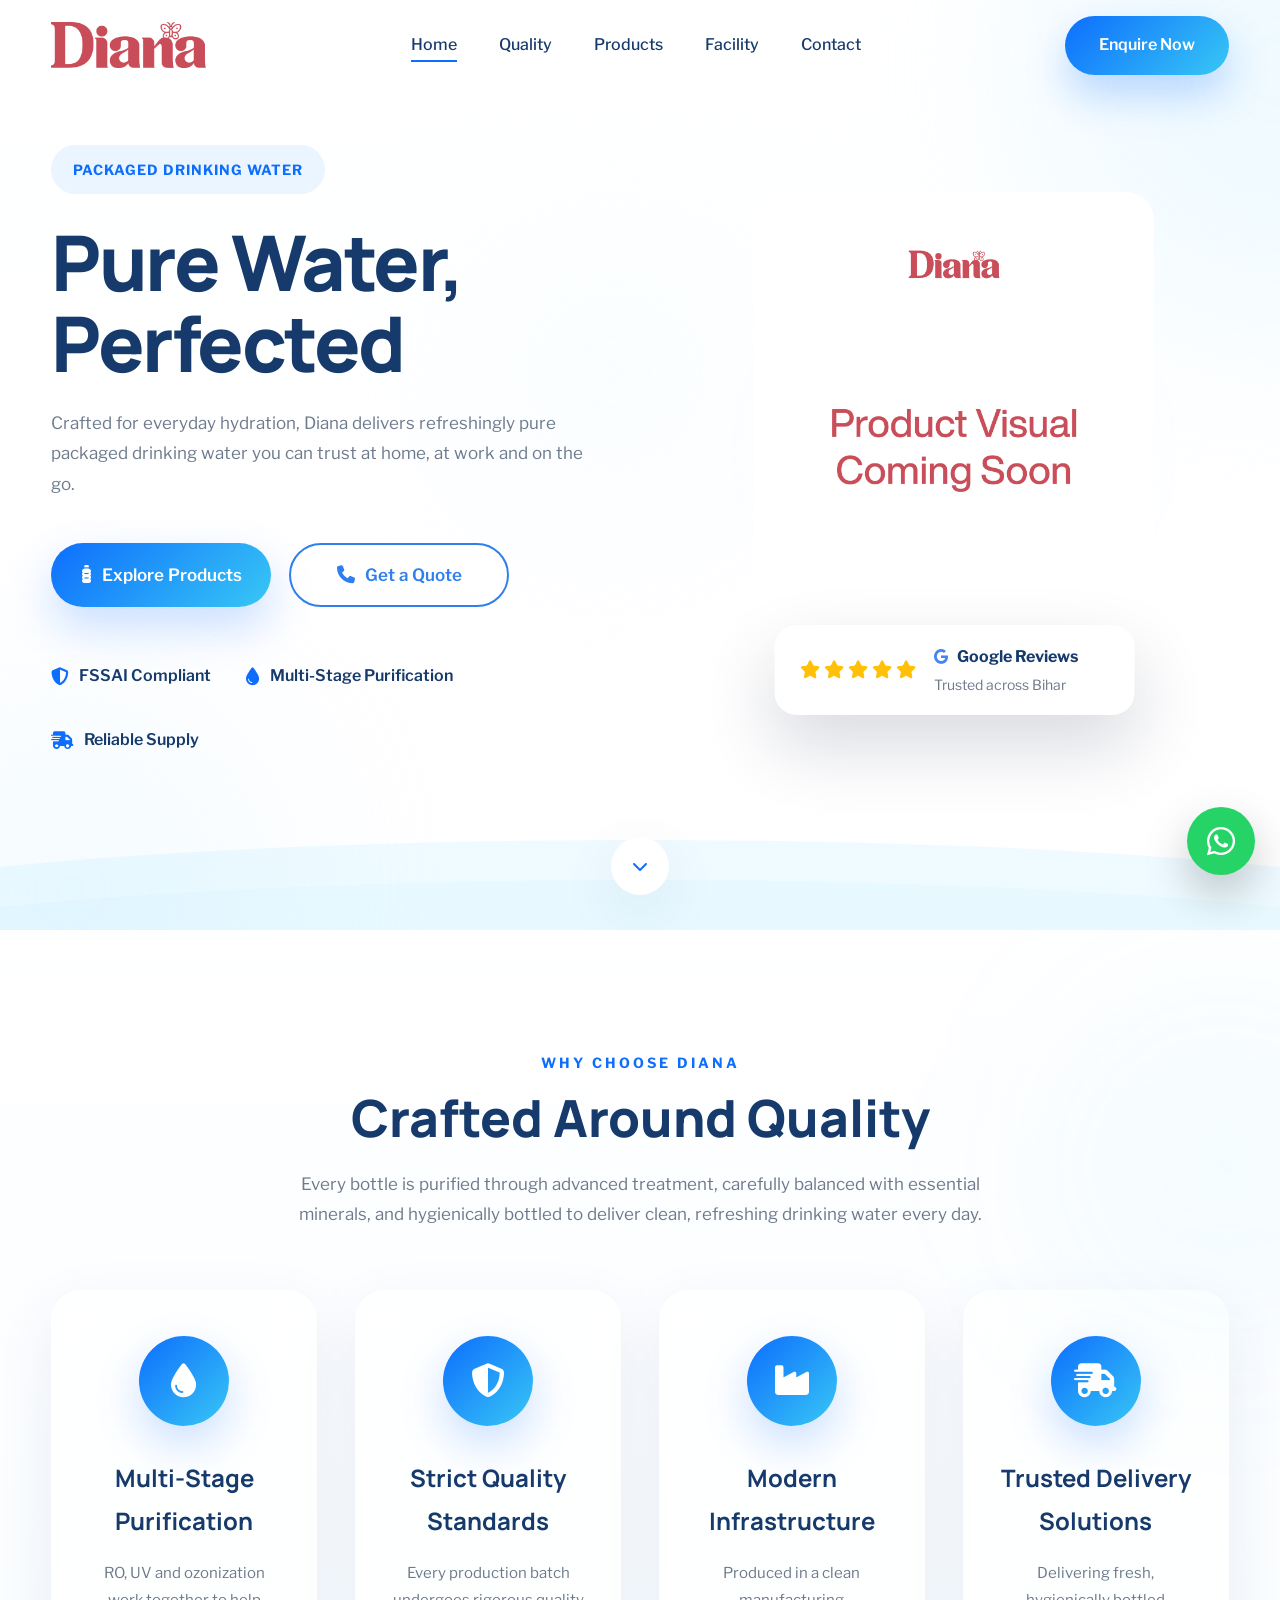
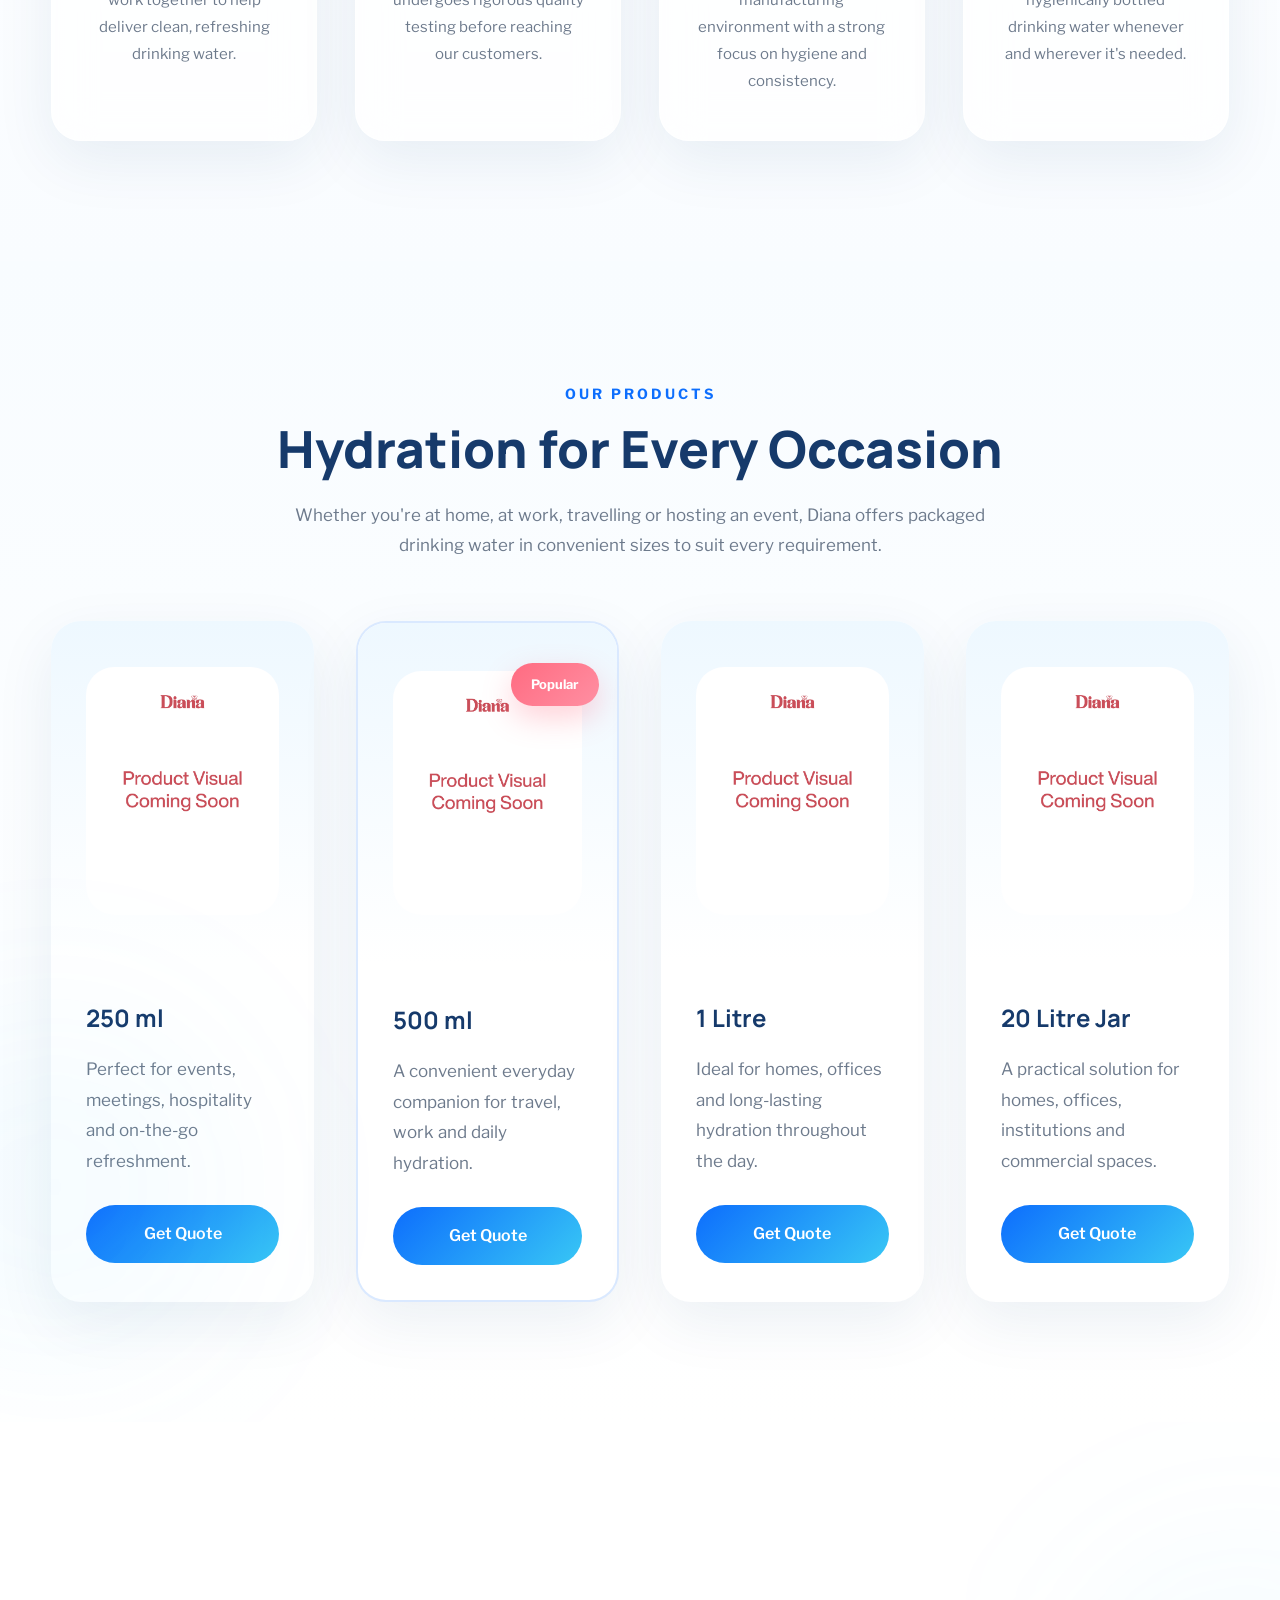
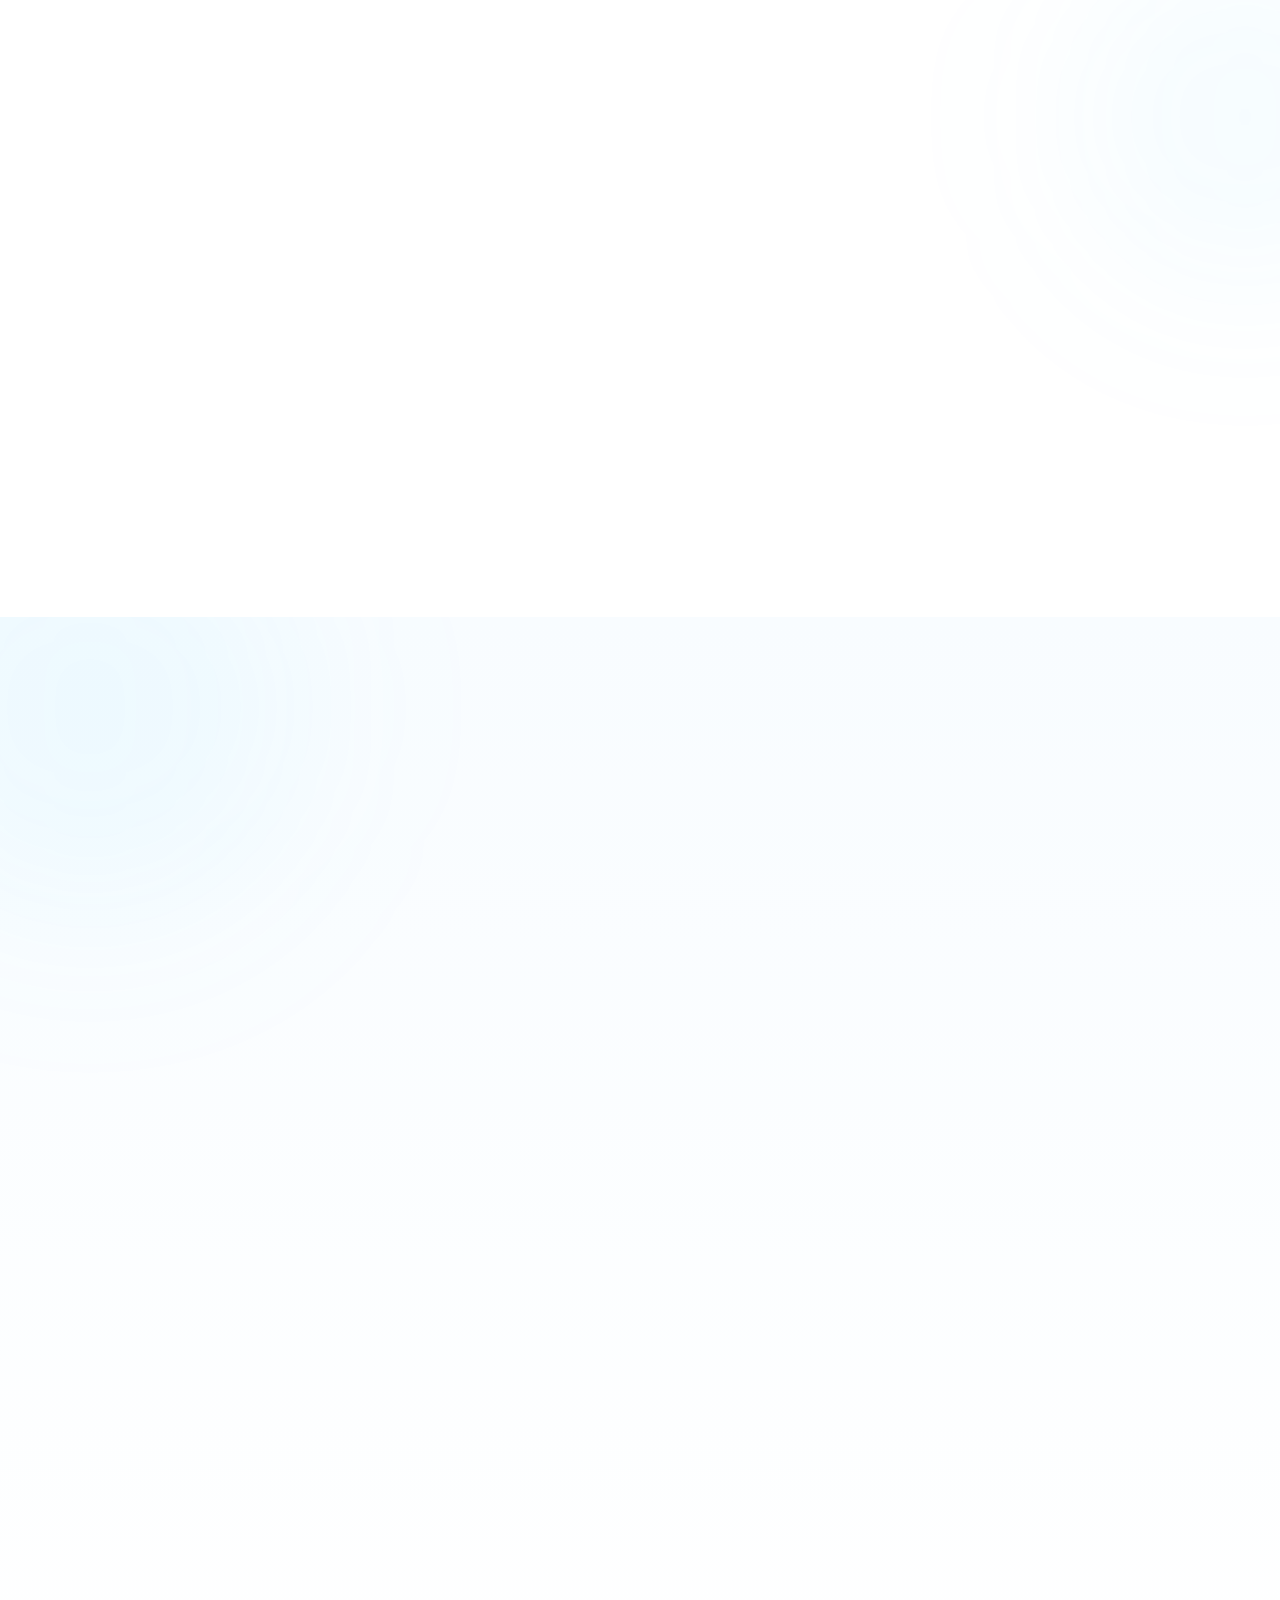
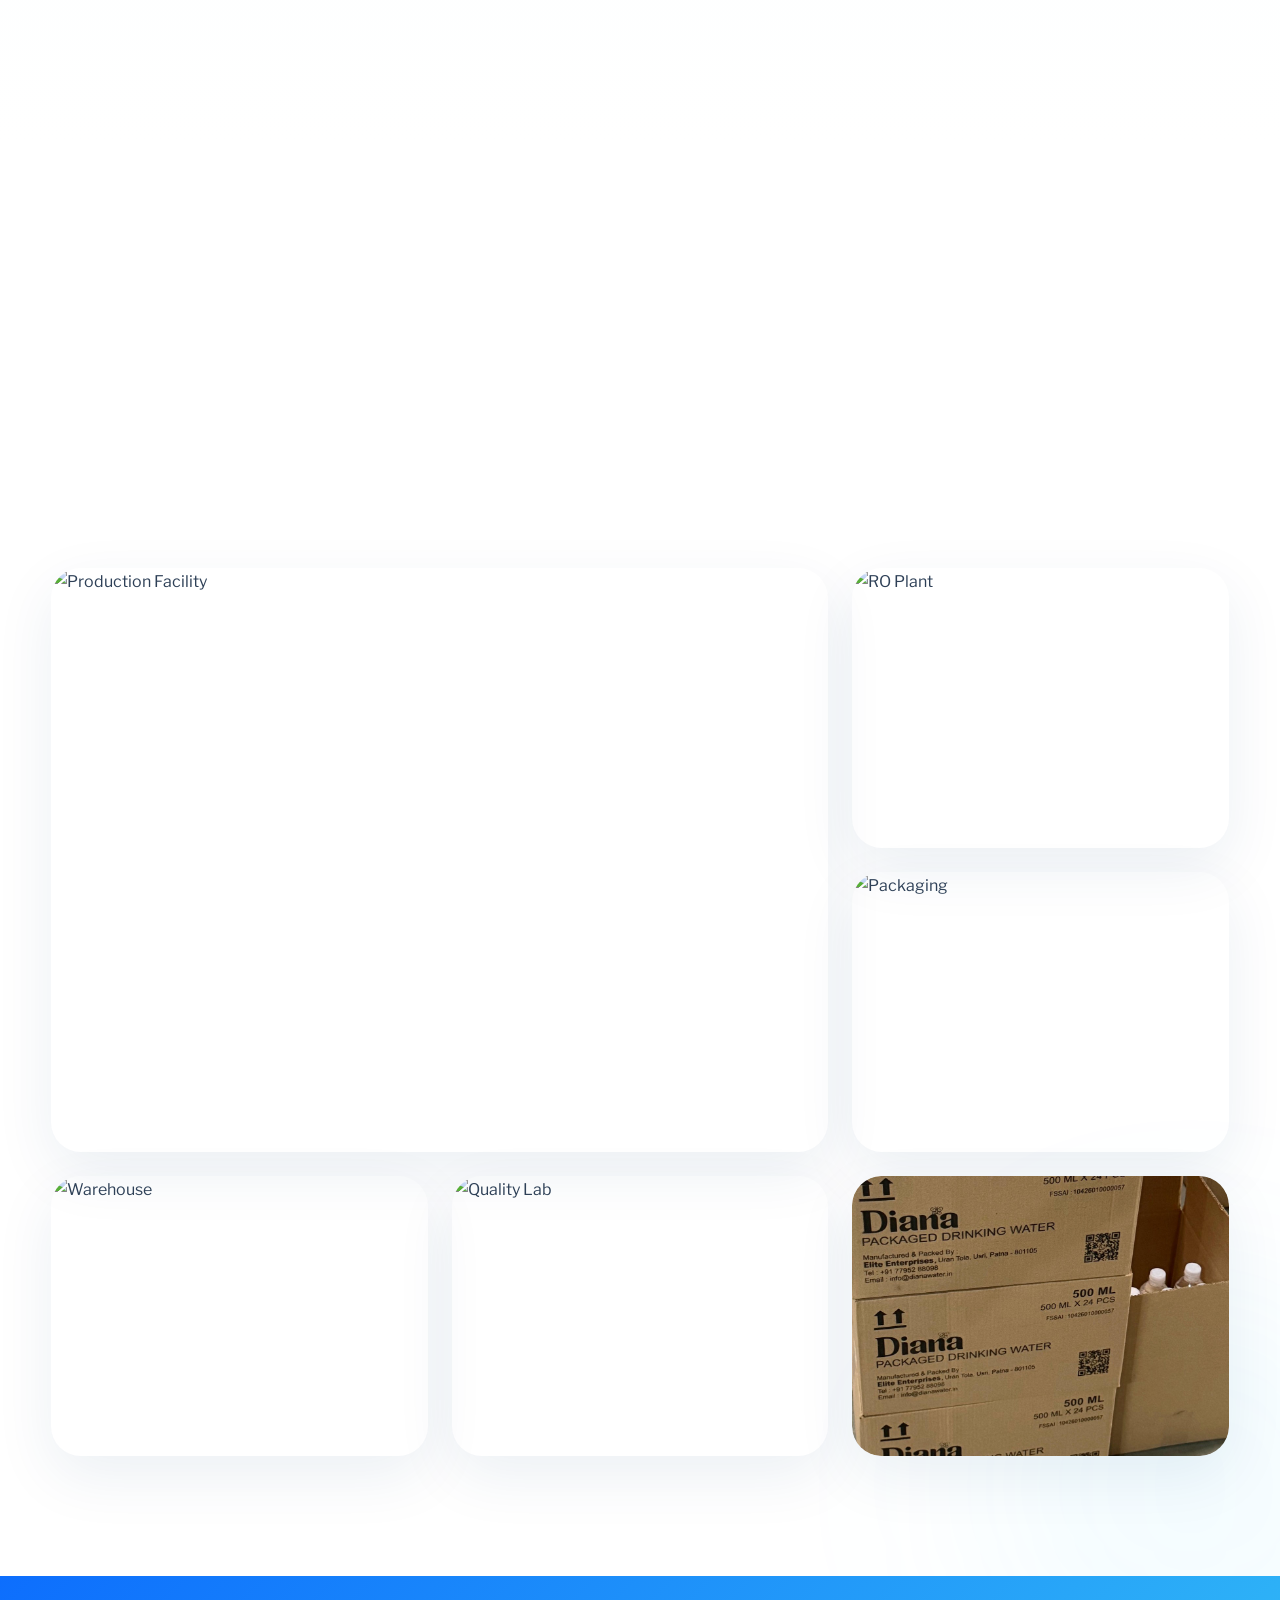
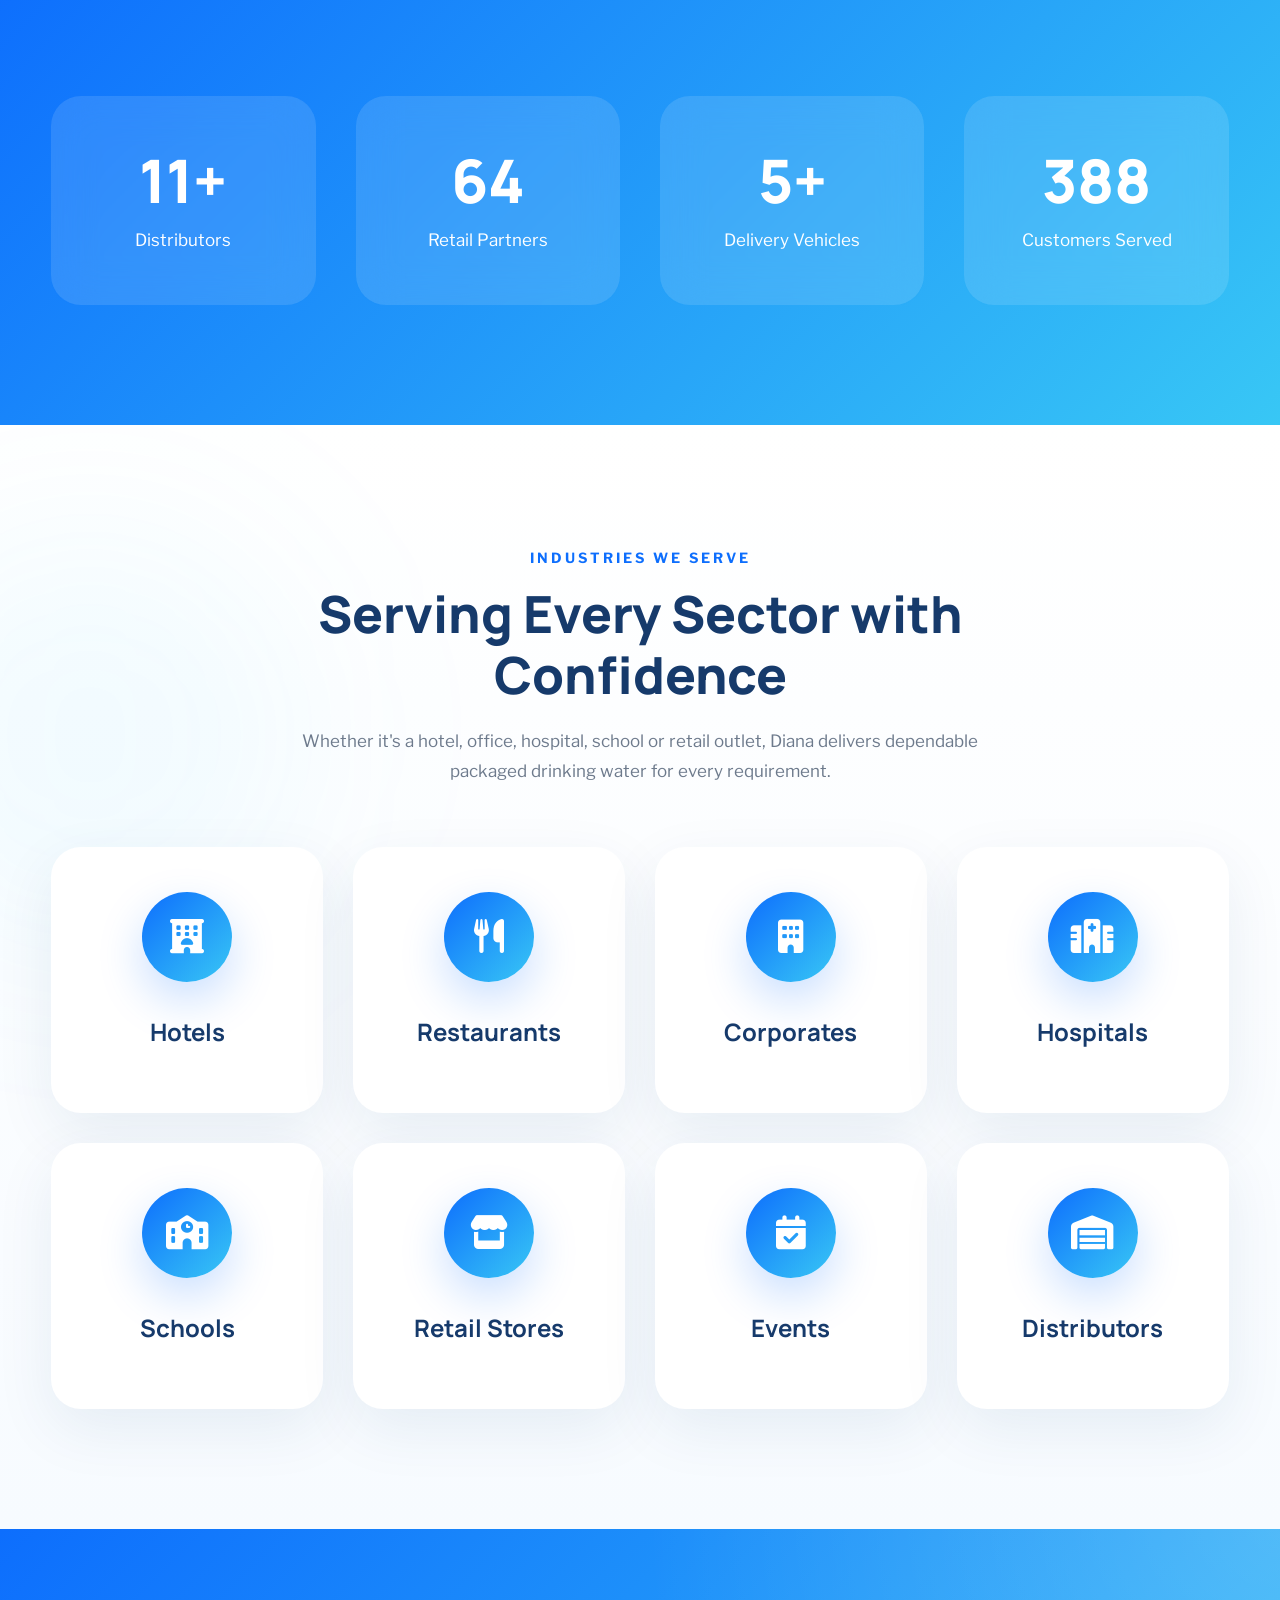
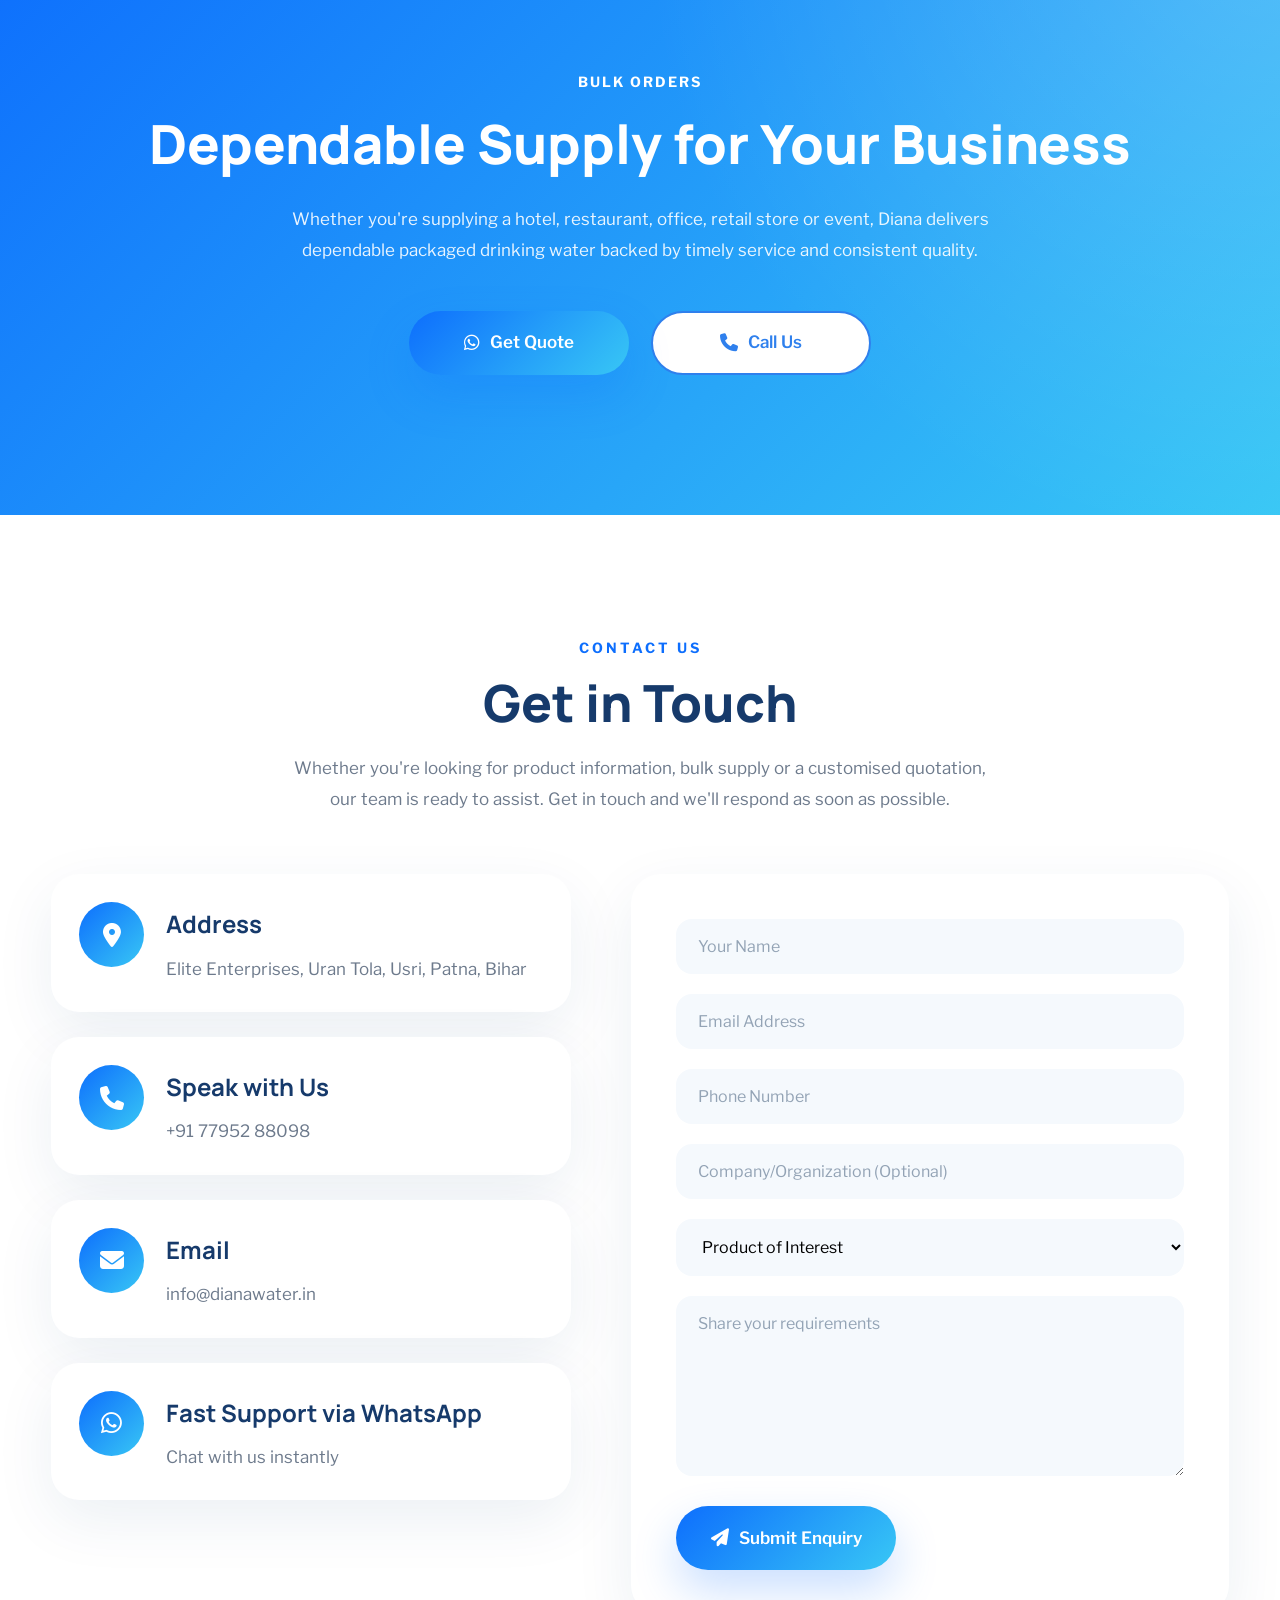
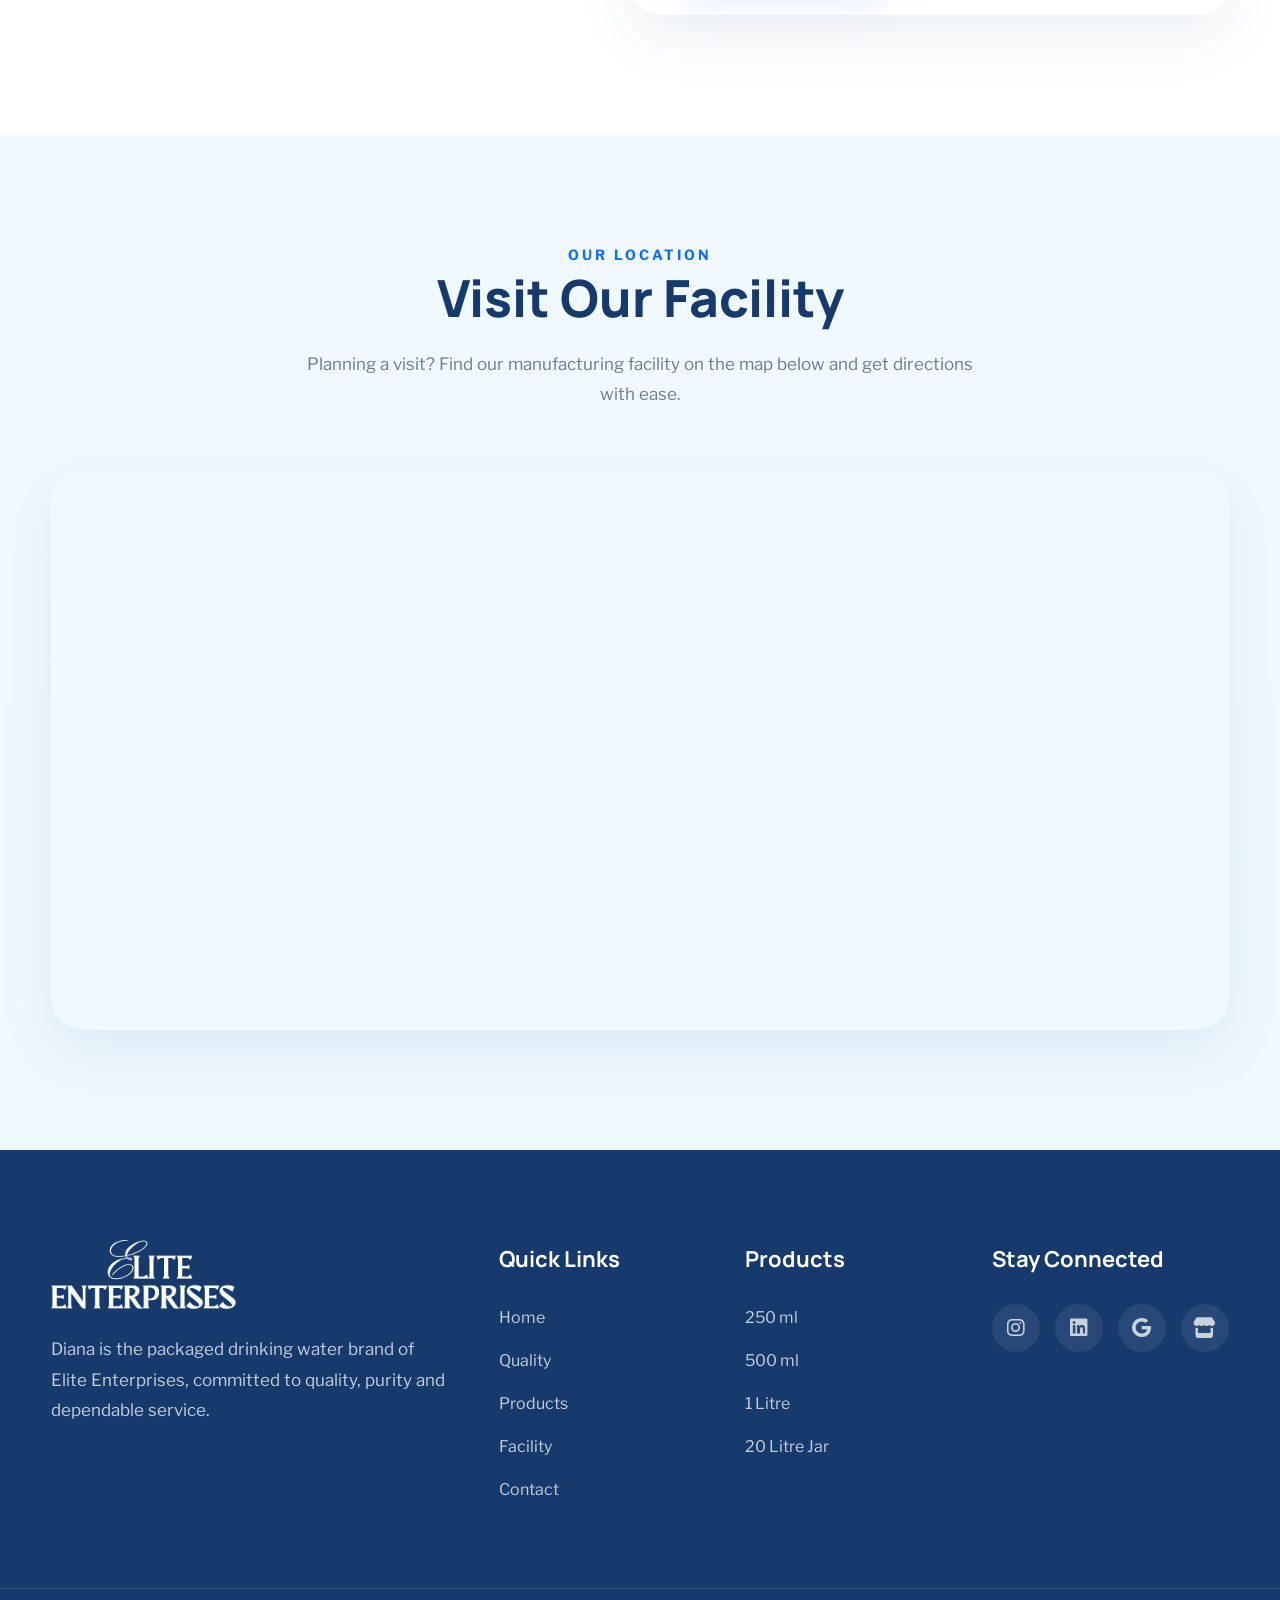
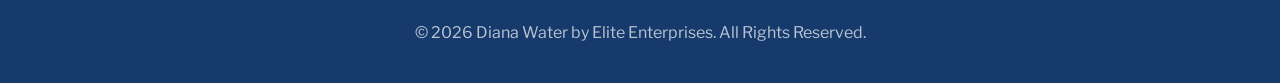
==== commit 014acb6b: "New website - Update 5" ====
--- a/index.html
+++ b/index.html
@@ -786,41 +786,41 @@
 
                 <div class="gallery-item large">
 
-                    <img src="images/factory1.jpg"
+                    <img src="images/factory1.png"
                         alt="Production Facility">
 
                 </div>
 
                 <div class="gallery-item">
 
-                    <img src="images/factory2.jpg"
+                    <img src="images/factory2.png"
                         alt="RO Plant">
 
                 </div>
 
                 <div class="gallery-item">
 
-                    <img src="images/factory3.jpg"
+                    <img src="images/factory3.png"
                         alt="Packaging">
 
                 </div>
 
                 <div class="gallery-item">
 
-                    <img src="images/factory4.jpg"
+                    <img src="images/factory4.png"
                         alt="Warehouse">
 
                 </div>
 
                 <div class="gallery-item">
 
-                    <img src="images/factory5.jpg"
+                    <img src="images/factory5.png"
                         alt="Quality Lab">
 
                 </div>
                  <div class="gallery-item">
 
-                    <img src="images/factory6.jpg"
+                    <img src="images/factory6.png"
                         alt="Quality Lab">
 
                 </div>
--- a/style.css
+++ b/style.css
@@ -3545,6 +3545,18 @@
 /*==========================
 SMALL PHONES
 ==========================*/
+
+@media (max-width:768px){
+
+    .hero h1{
+
+        font-size:48px;
+        line-height:1.08;
+        letter-spacing:-1.8px;
+
+    }
+
+}
 
 @media(max-width:480px){
 
@@ -3904,6 +3916,16 @@
 
 }
 
+@media (max-width:768px){
+
+    section[id]{
+
+        scroll-margin-top:60px;
+
+    }
+
+}
+
 /*======================================================
     END OF STYLE.CSS
 ======================================================*/
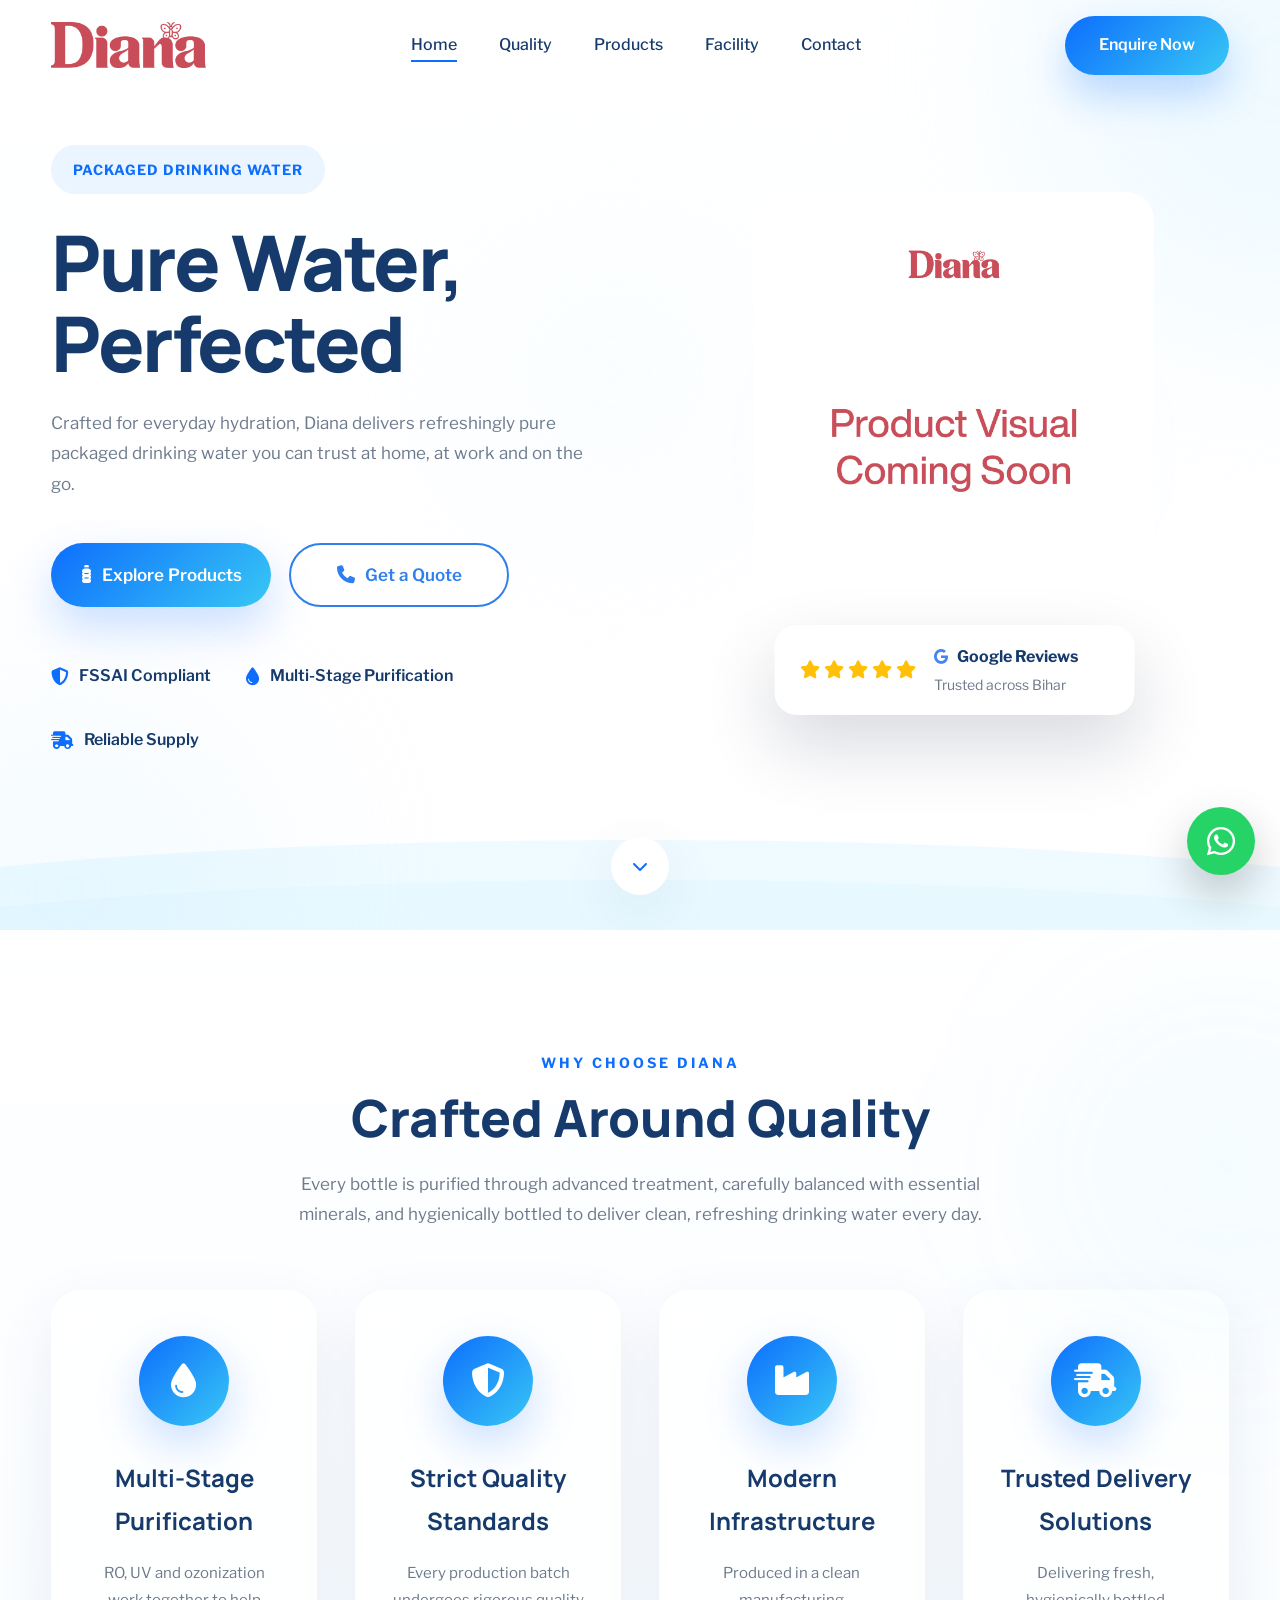
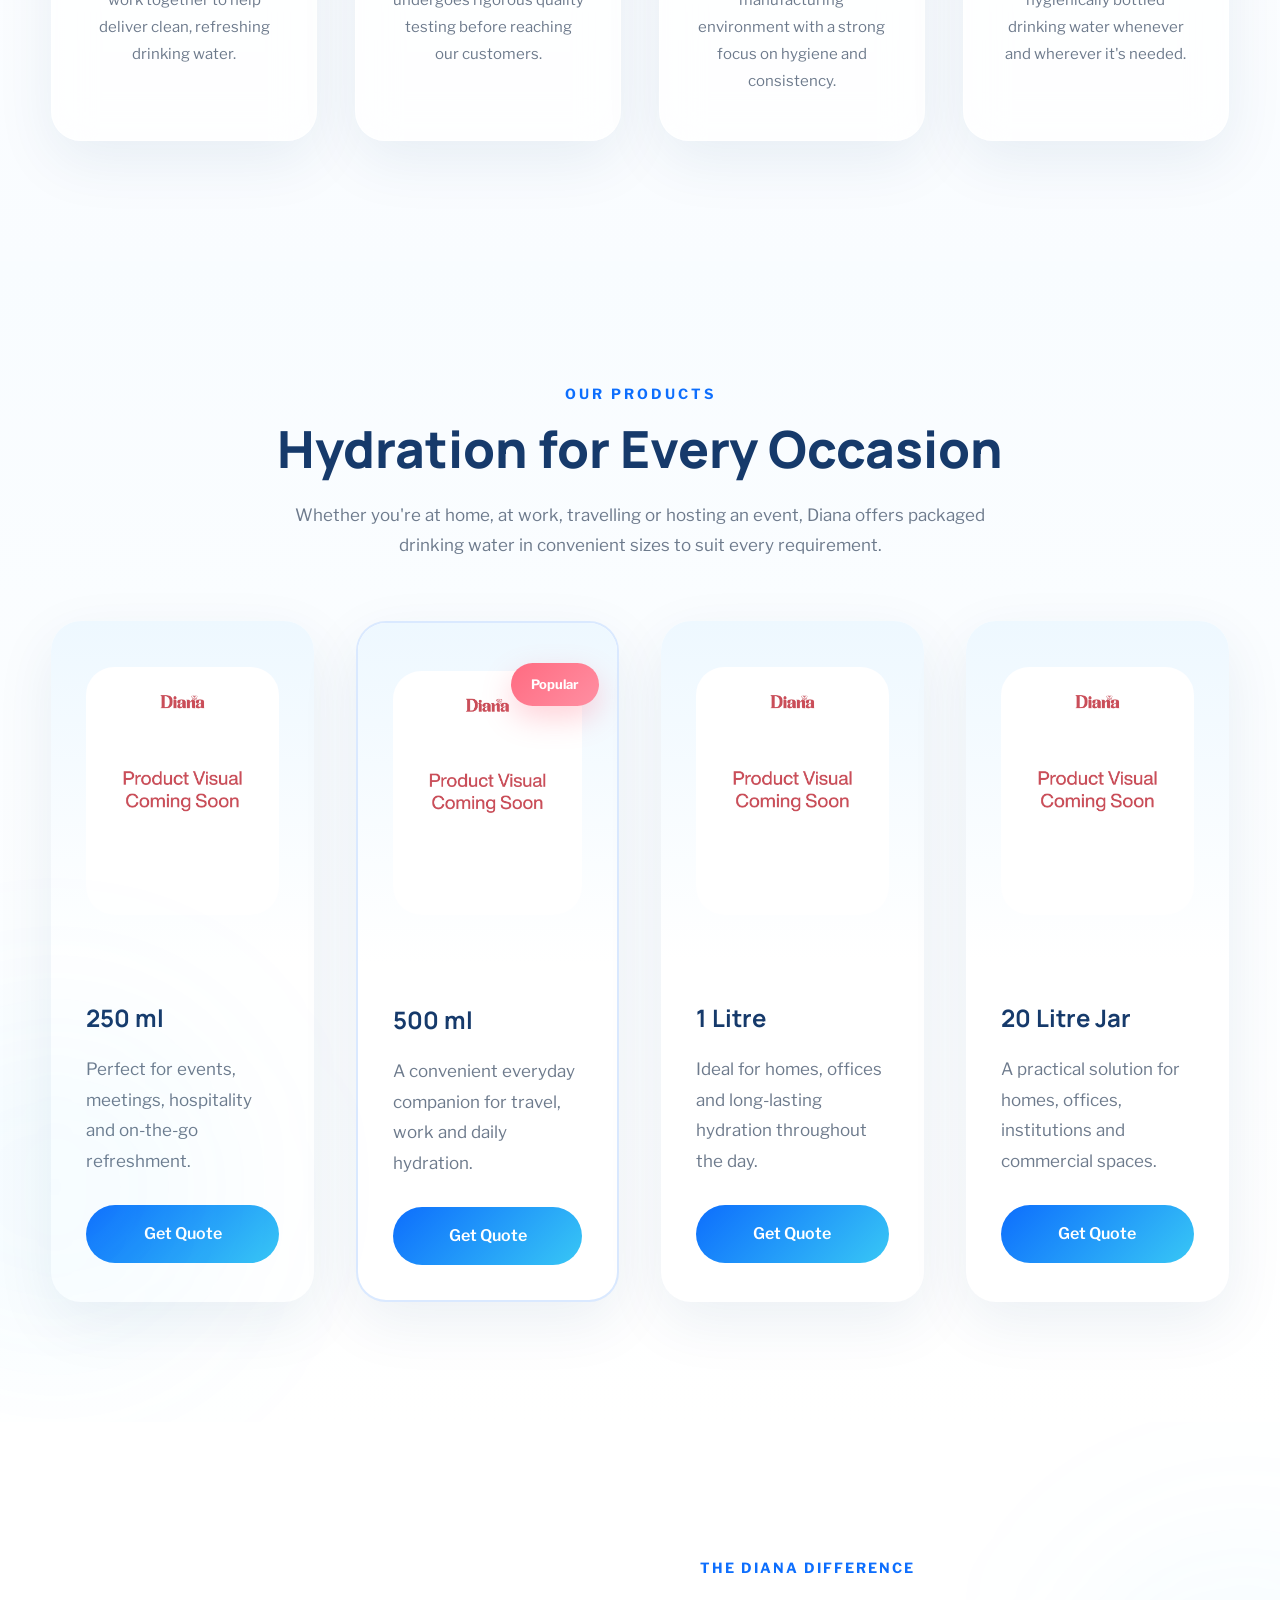
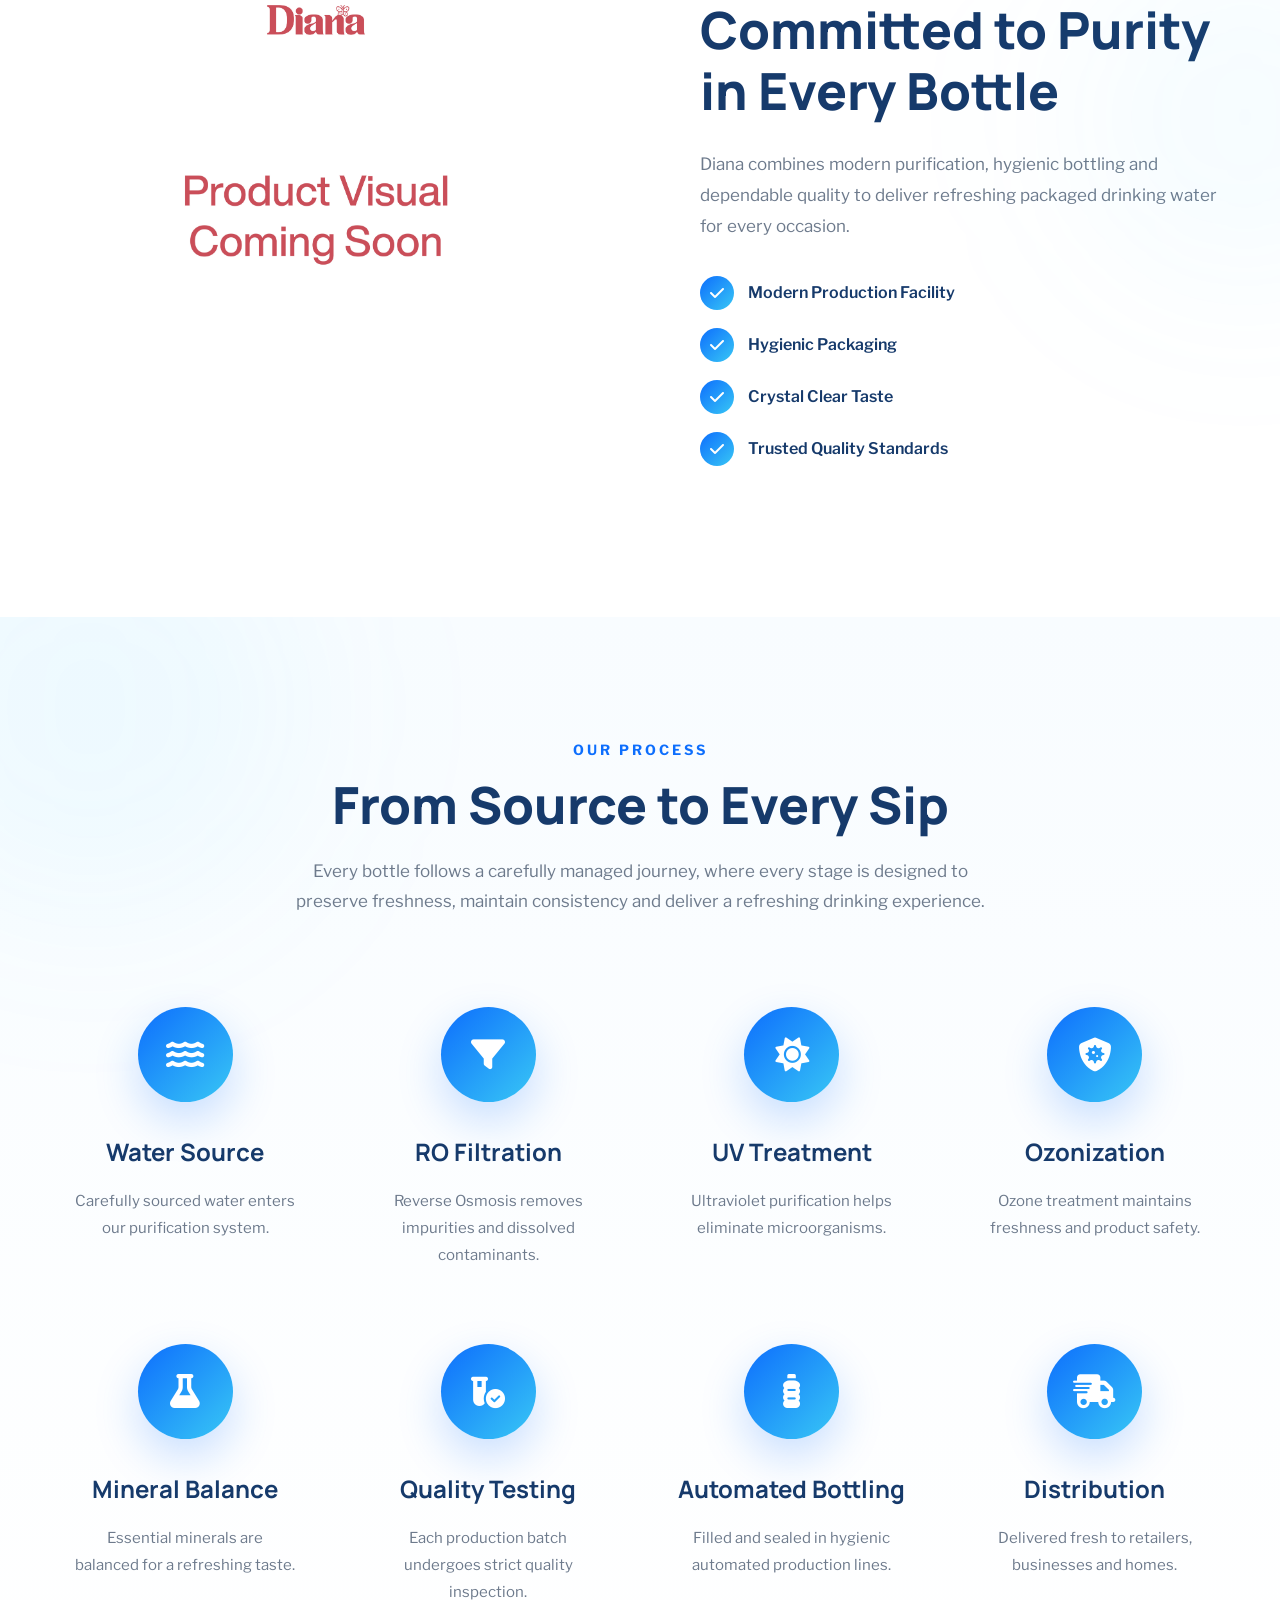
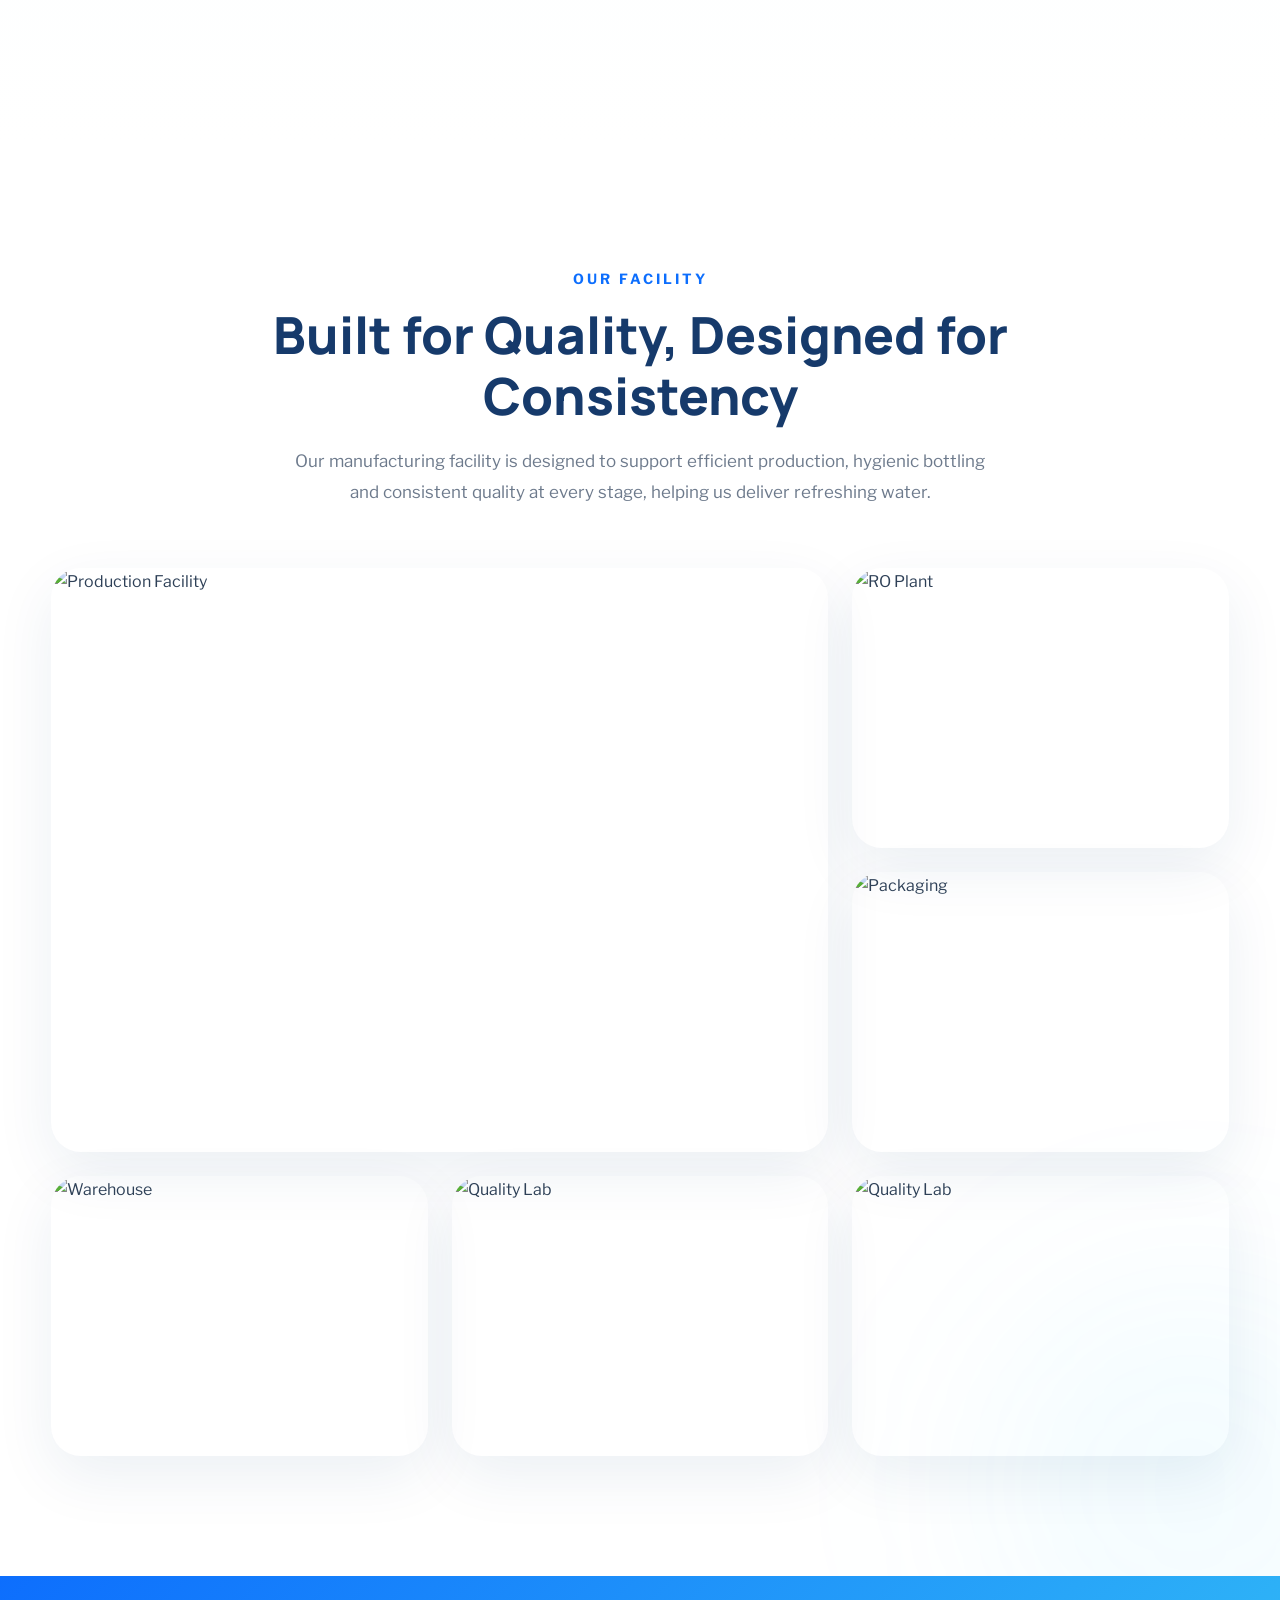
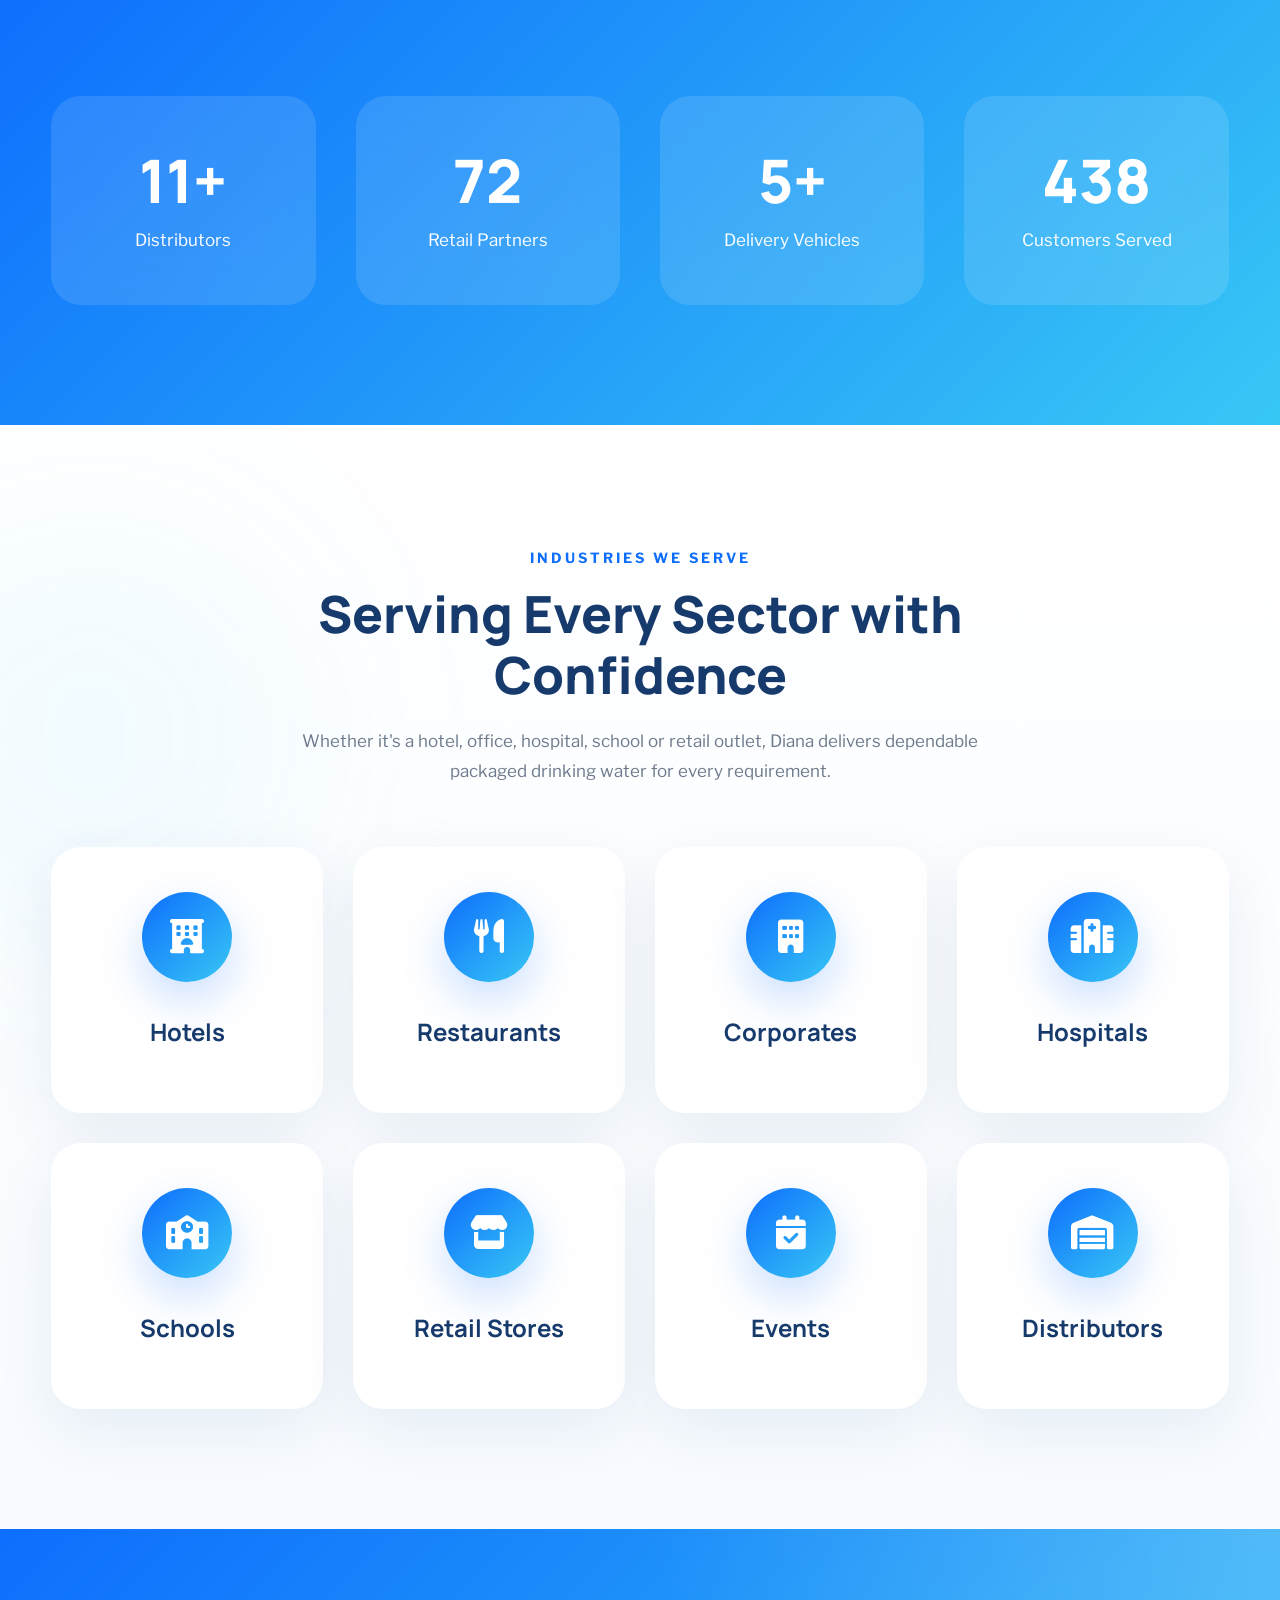
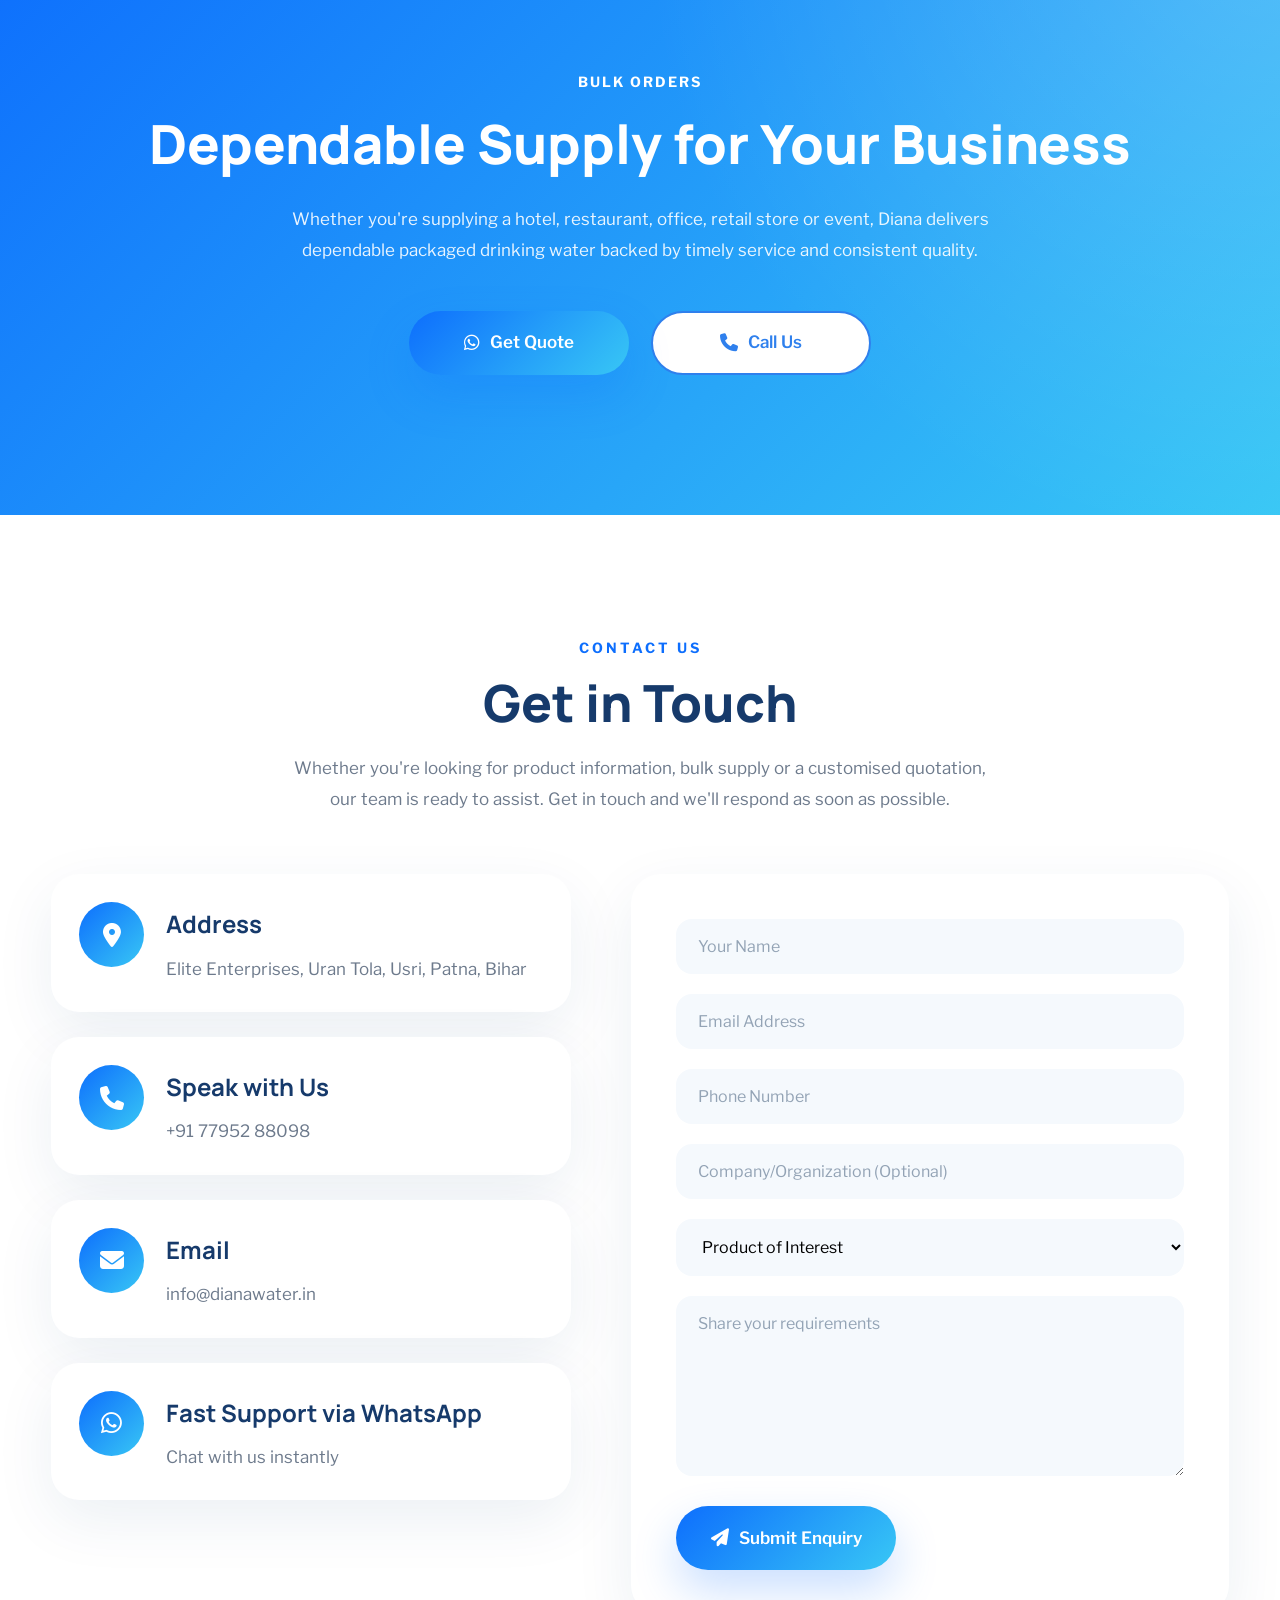
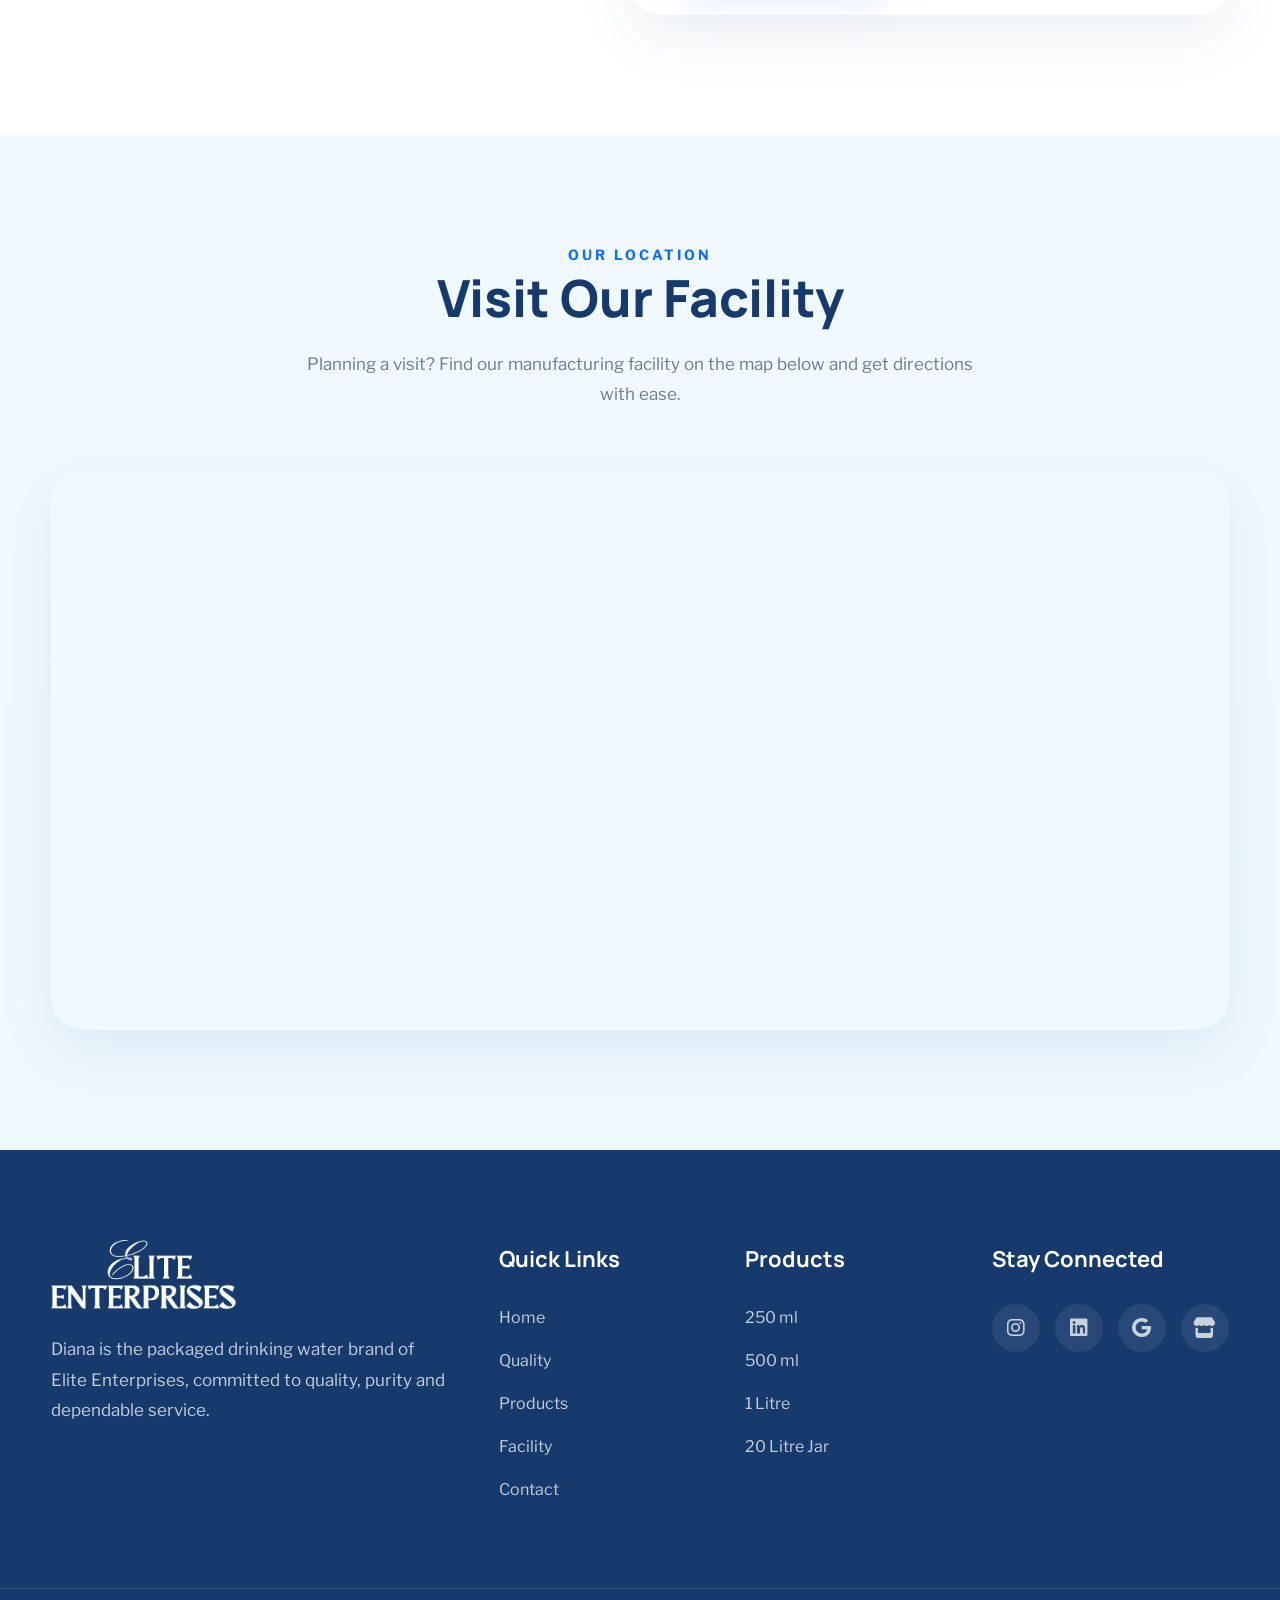
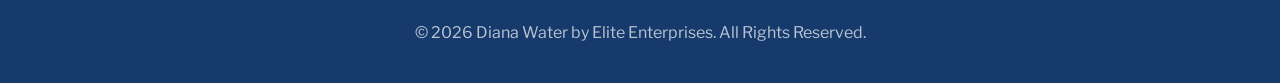
==== commit d03db05b: "New website - Update 8" ====
--- a/index.html
+++ b/index.html
@@ -2,6 +2,16 @@
 <html lang="en">
 
 <head>
+
+<!-- Google tag (gtag.js) -->
+<script async src="https://www.googletagmanager.com/gtag/js?id=G-0PKMTQS68M"></script>
+<script>
+  window.dataLayer = window.dataLayer || [];
+  function gtag(){dataLayer.push(arguments);}
+  gtag('js', new Date());
+
+  gtag('config', 'G-0PKMTQS68M');
+</script>
 
     <meta charset="UTF-8">
     <meta name="viewport" content="width=device-width, initial-scale=1.0">
@@ -814,13 +824,13 @@
 
                 <div class="gallery-item">
 
+                    <img src="images/factory7.png"
+                        alt="Quality Lab">
+
+                </div>
+                 <div class="gallery-item">
+
                     <img src="images/factory5.png"
-                        alt="Quality Lab">
-
-                </div>
-                 <div class="gallery-item">
-
-                    <img src="images/factory6.png"
                         alt="Quality Lab">
 
                 </div>
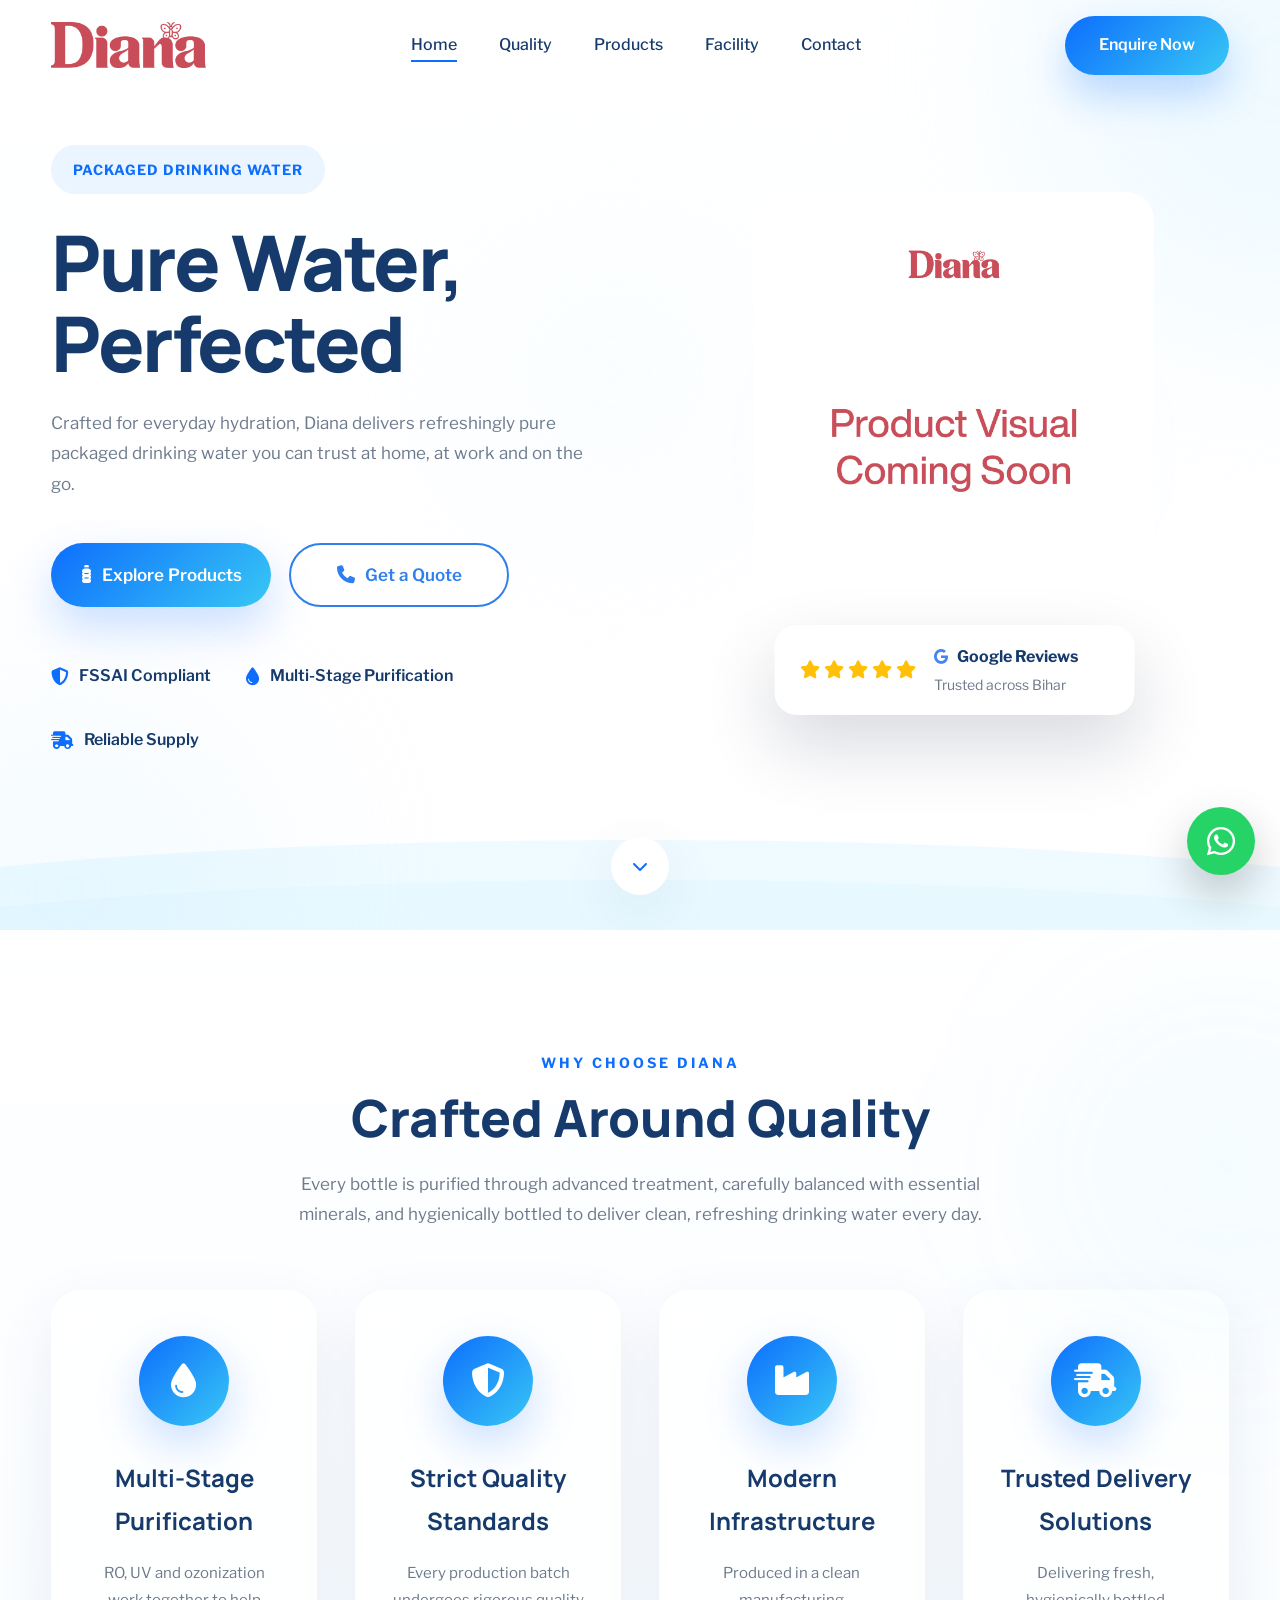
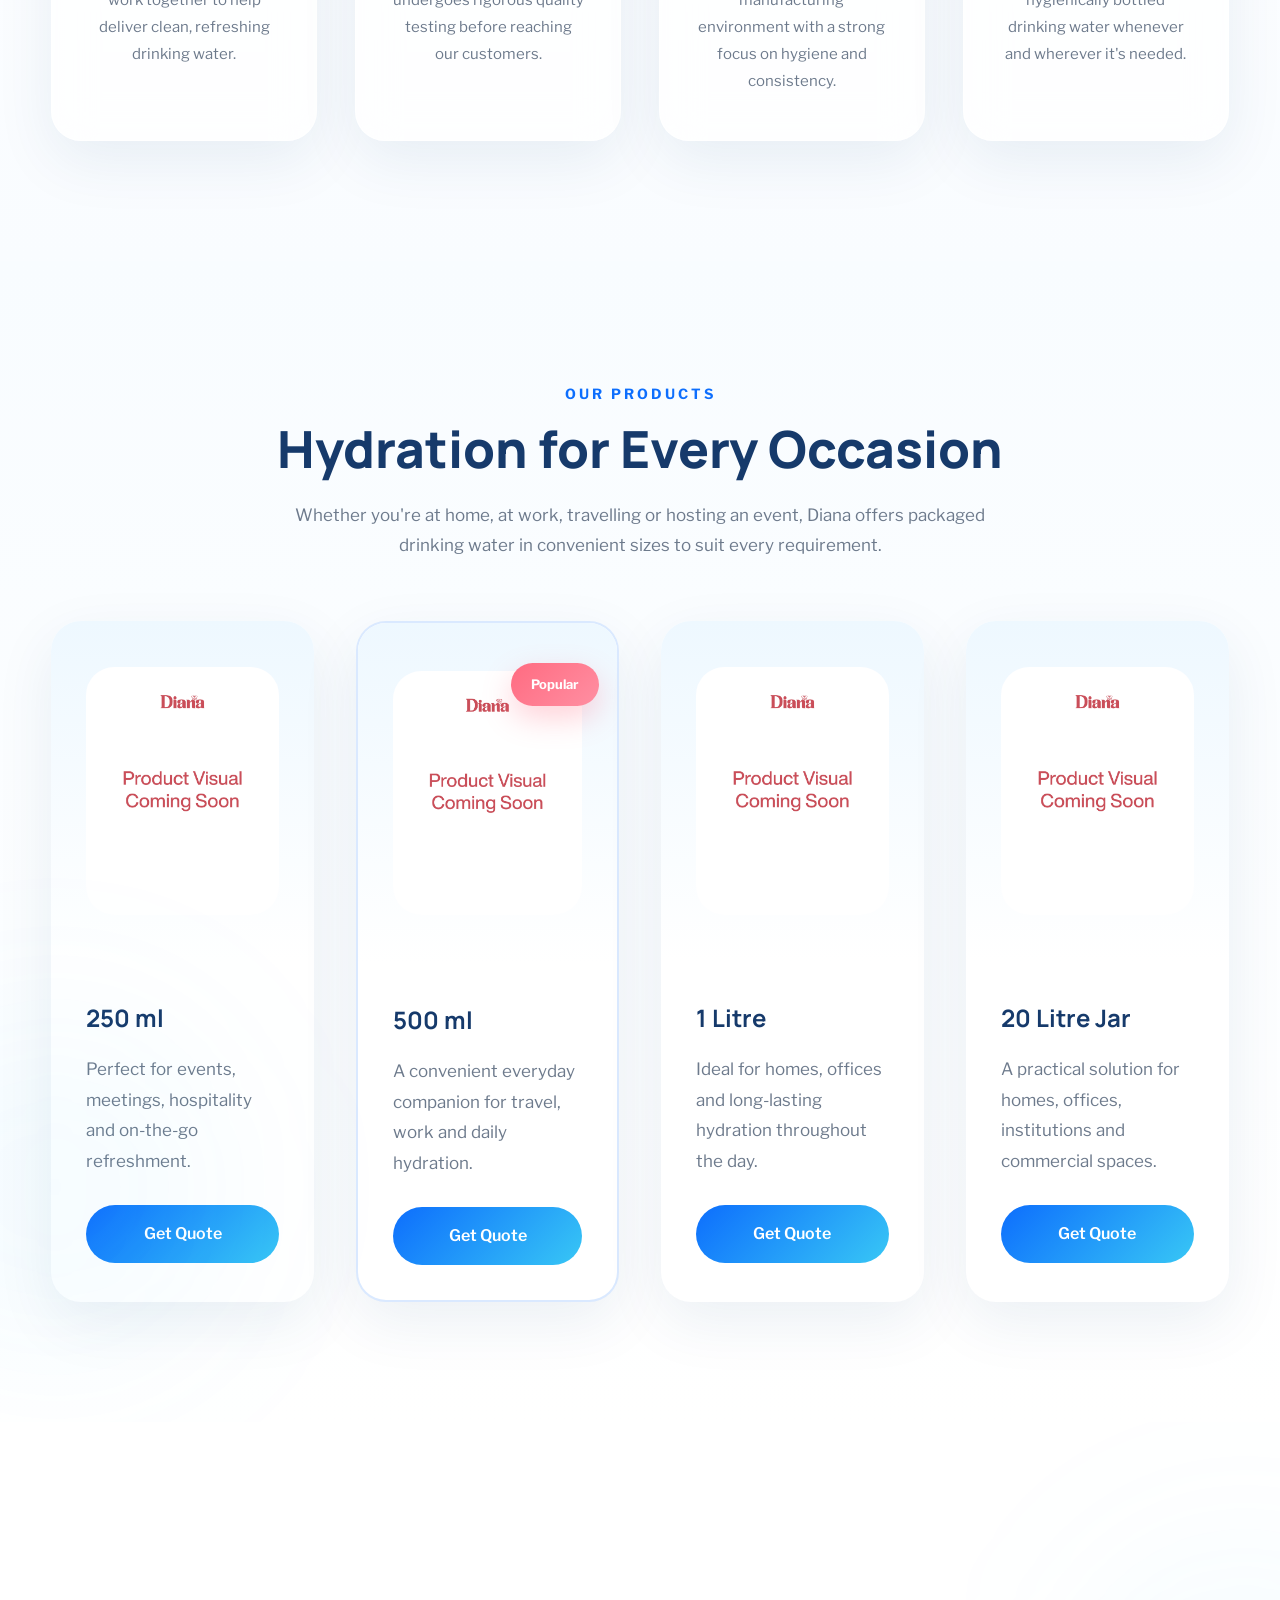
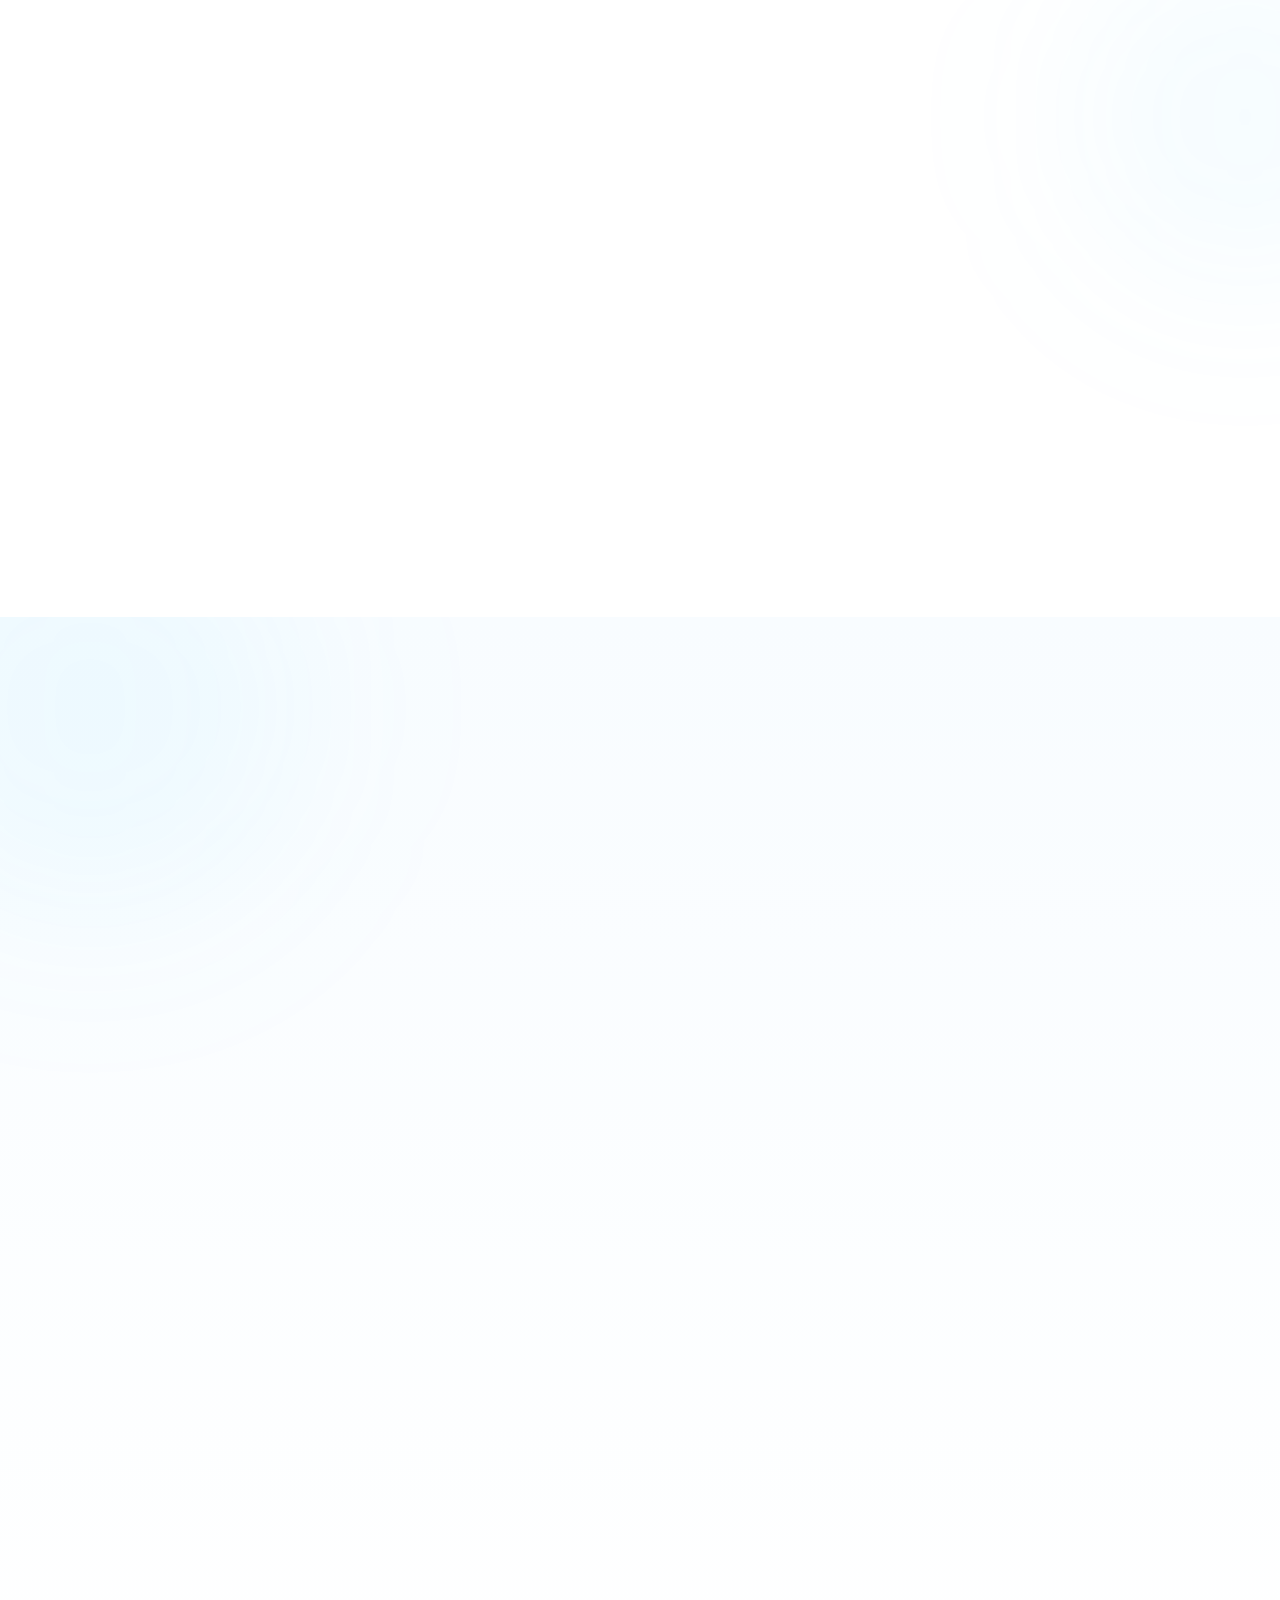
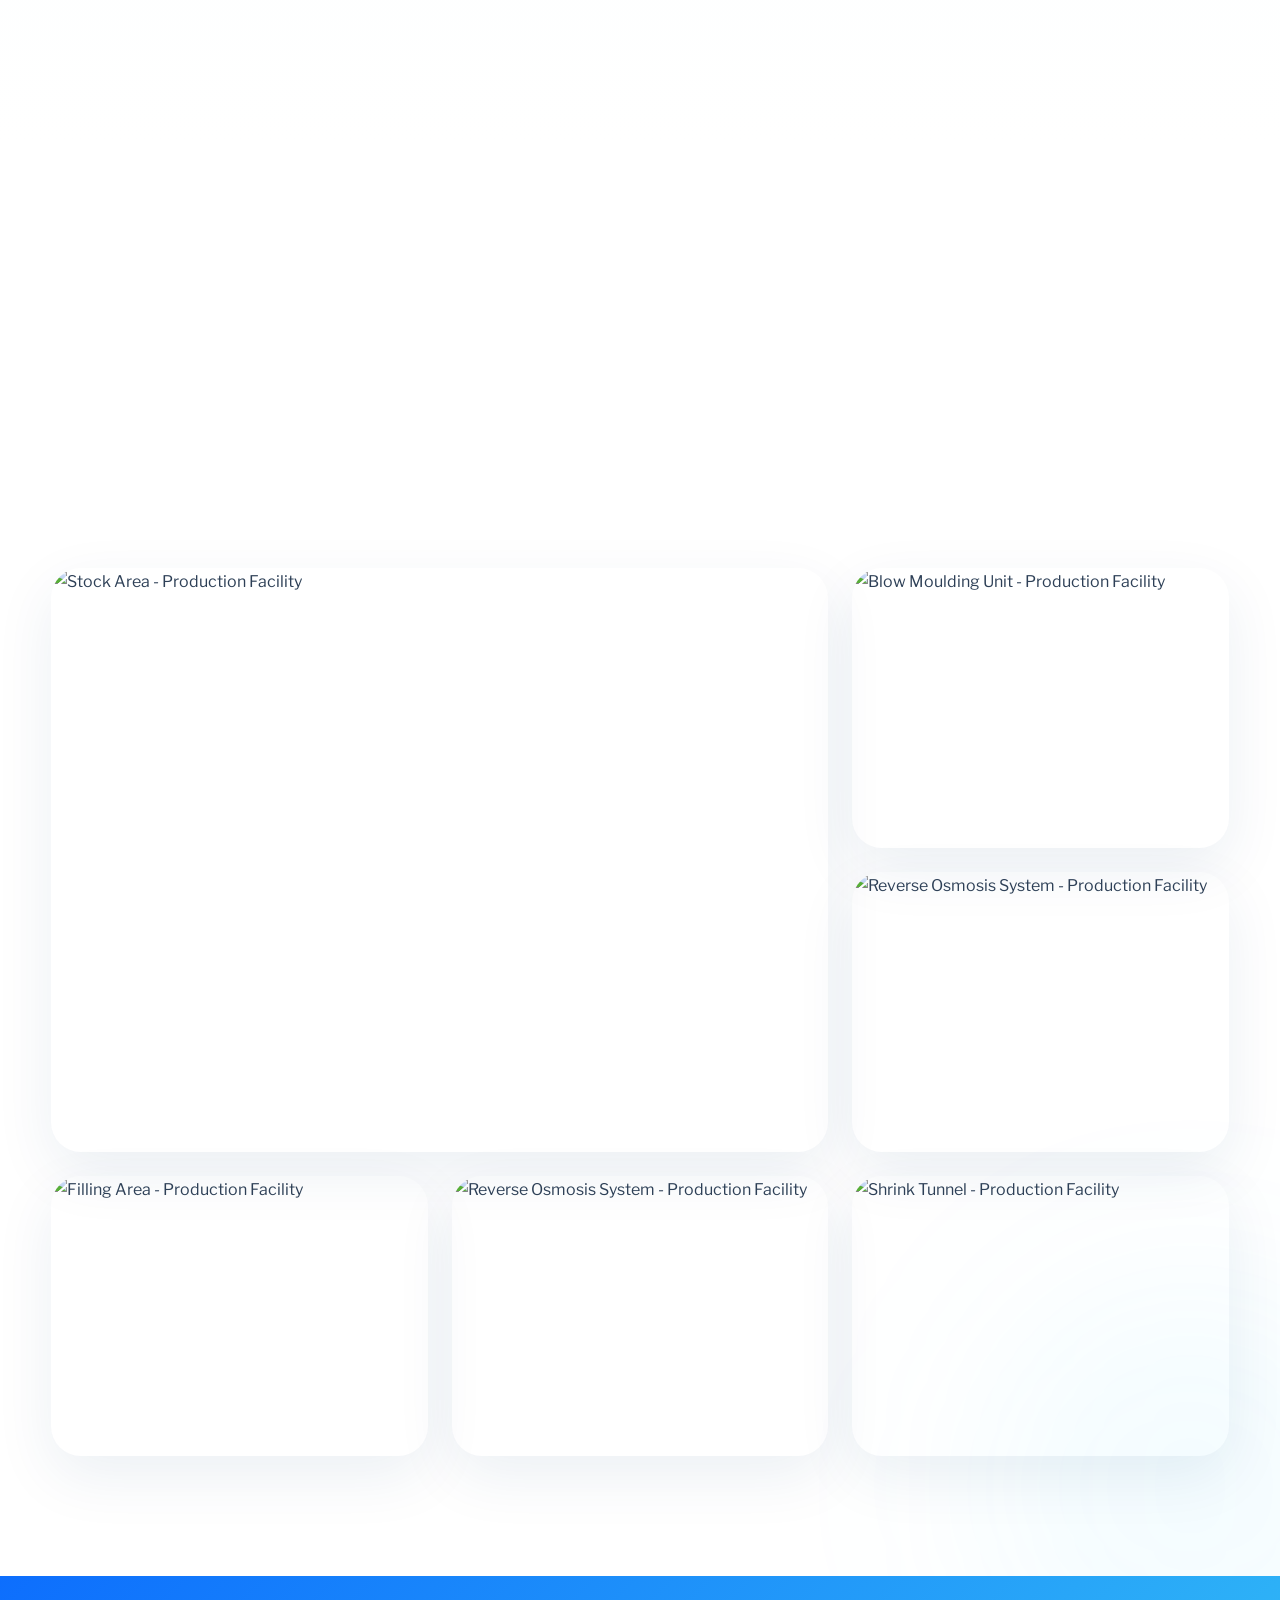
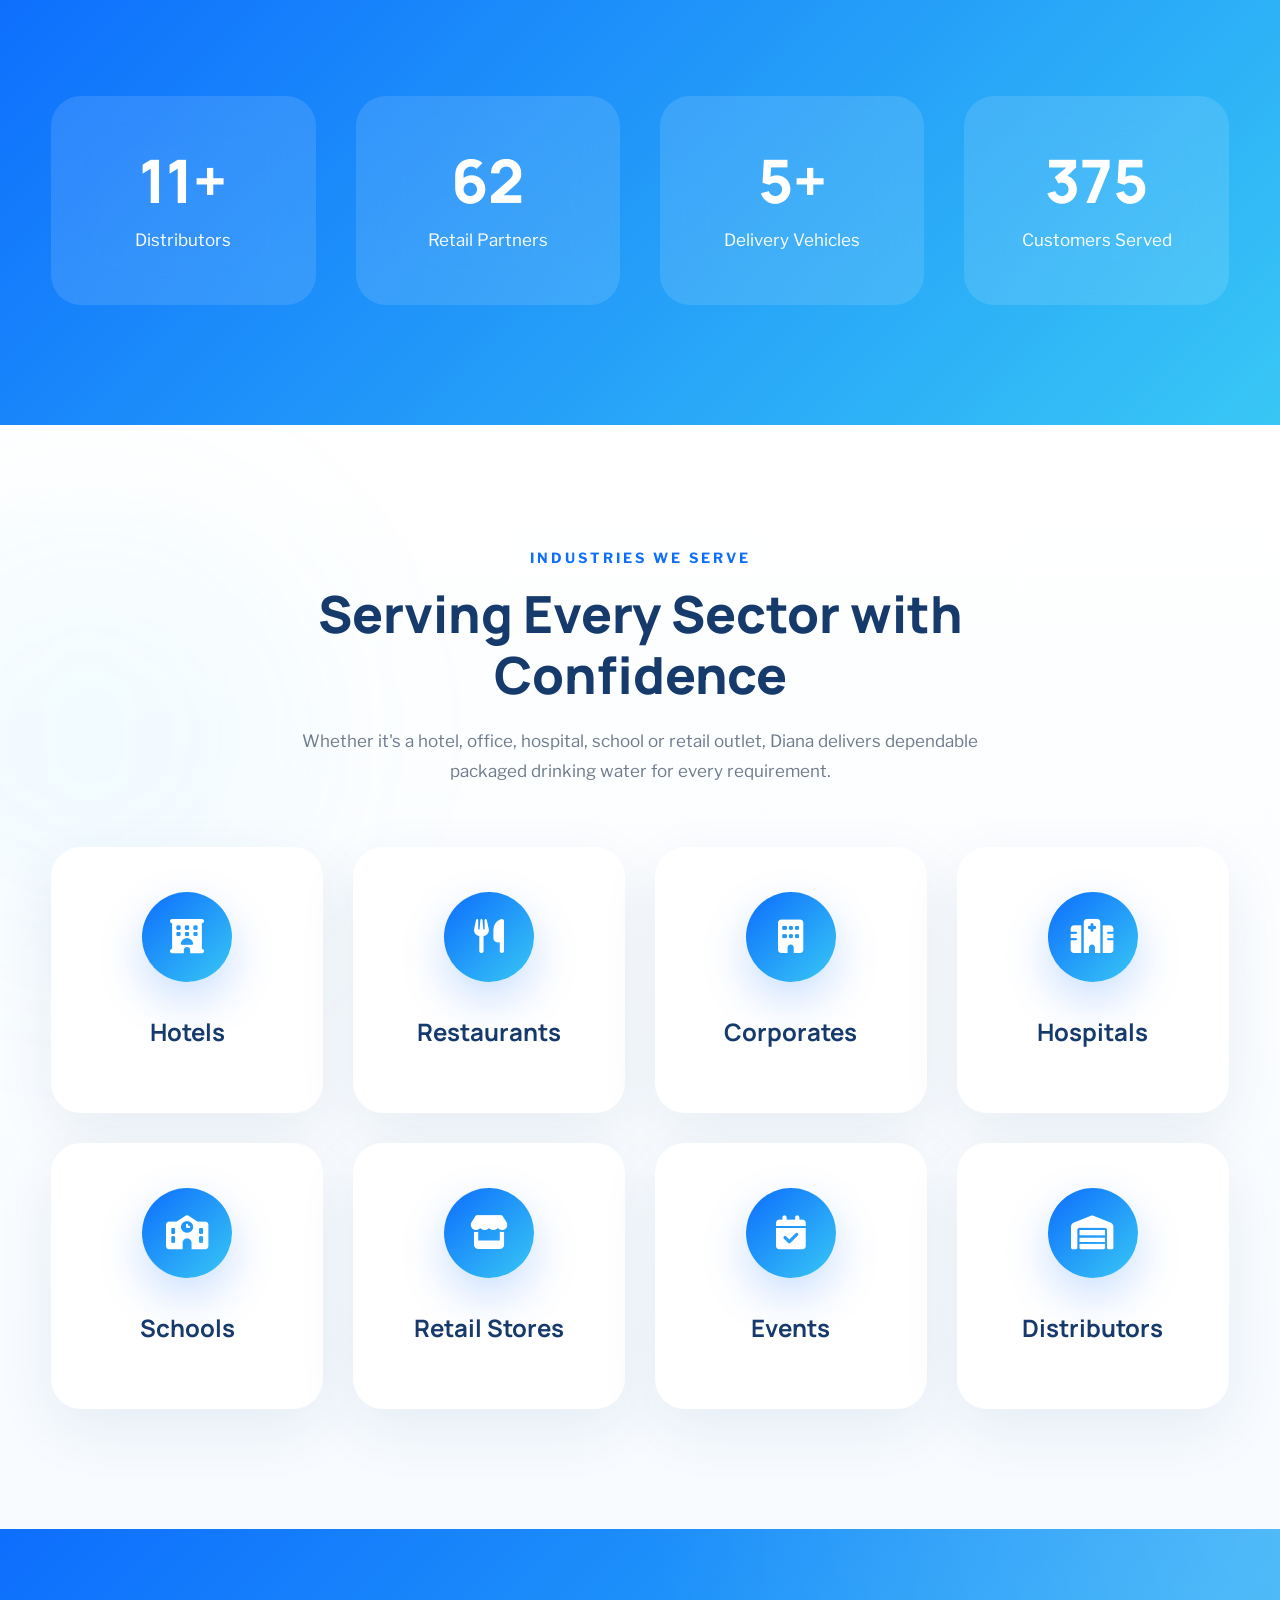
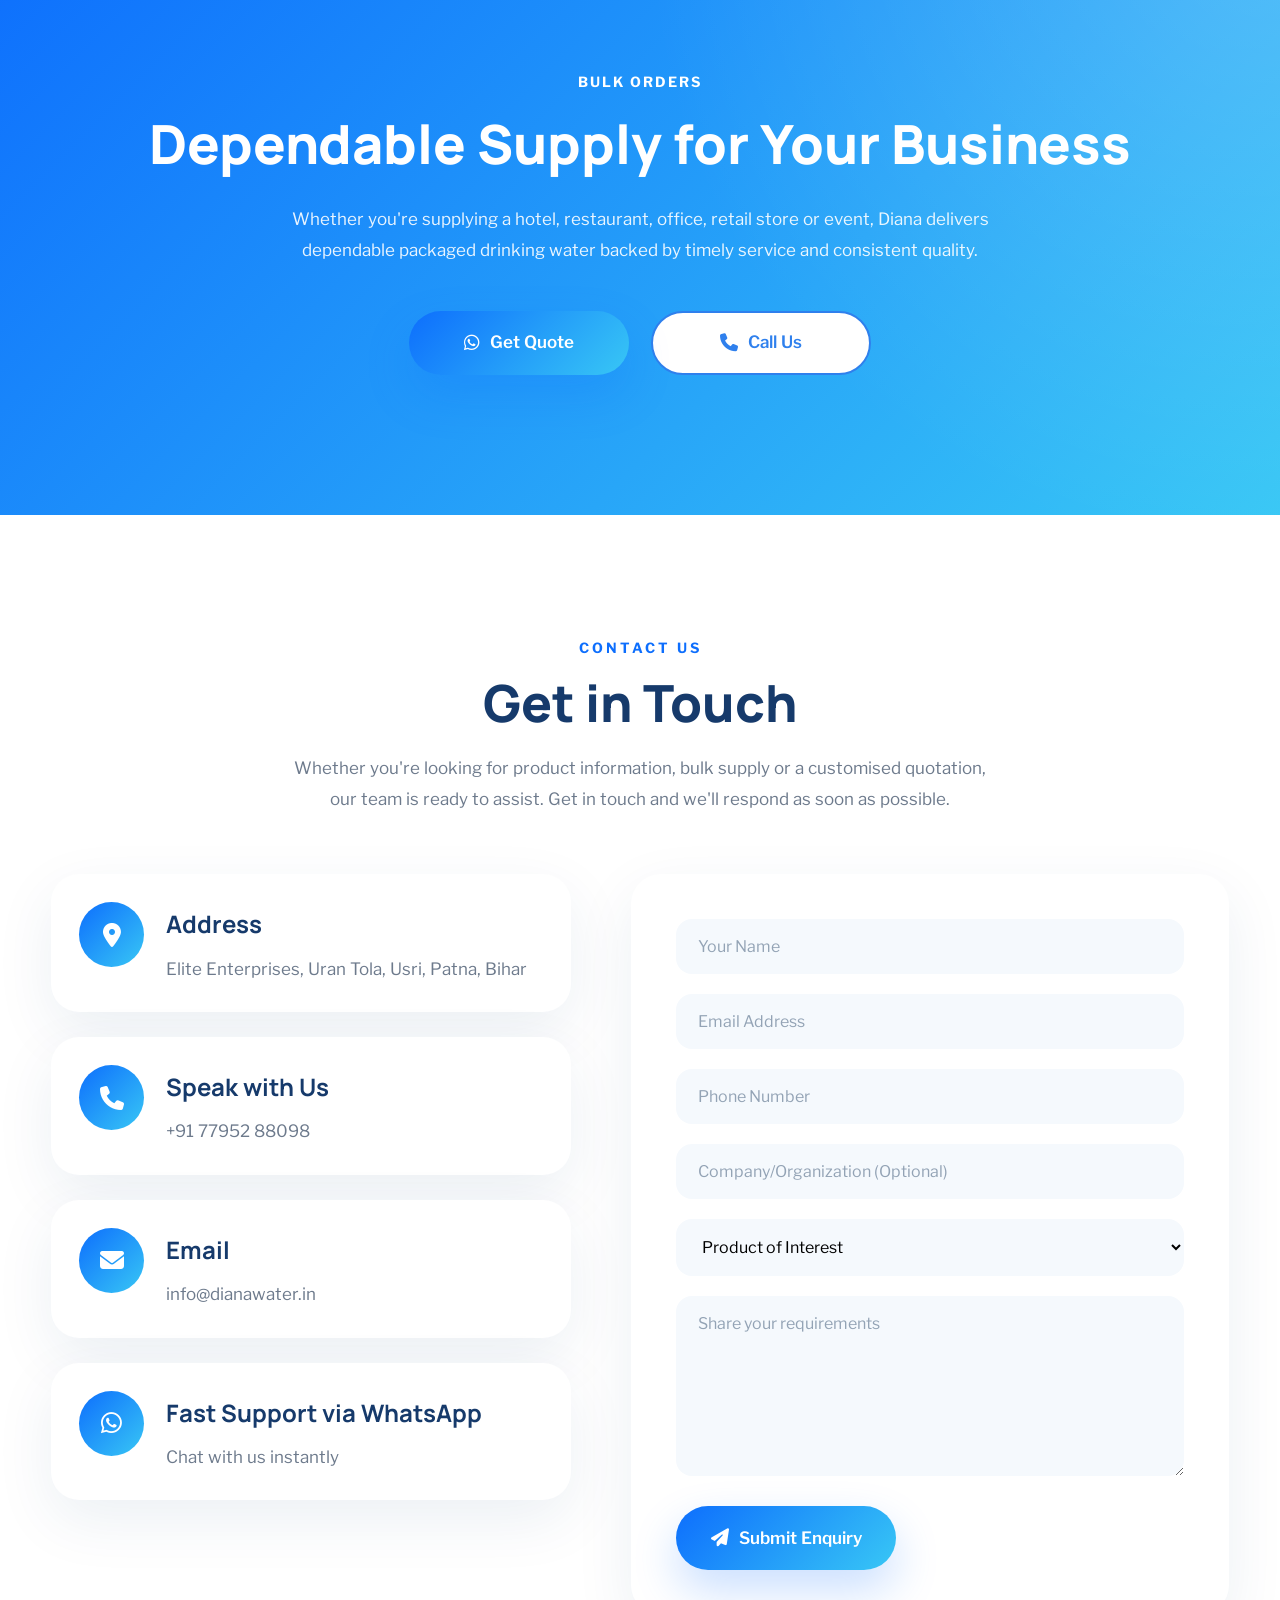
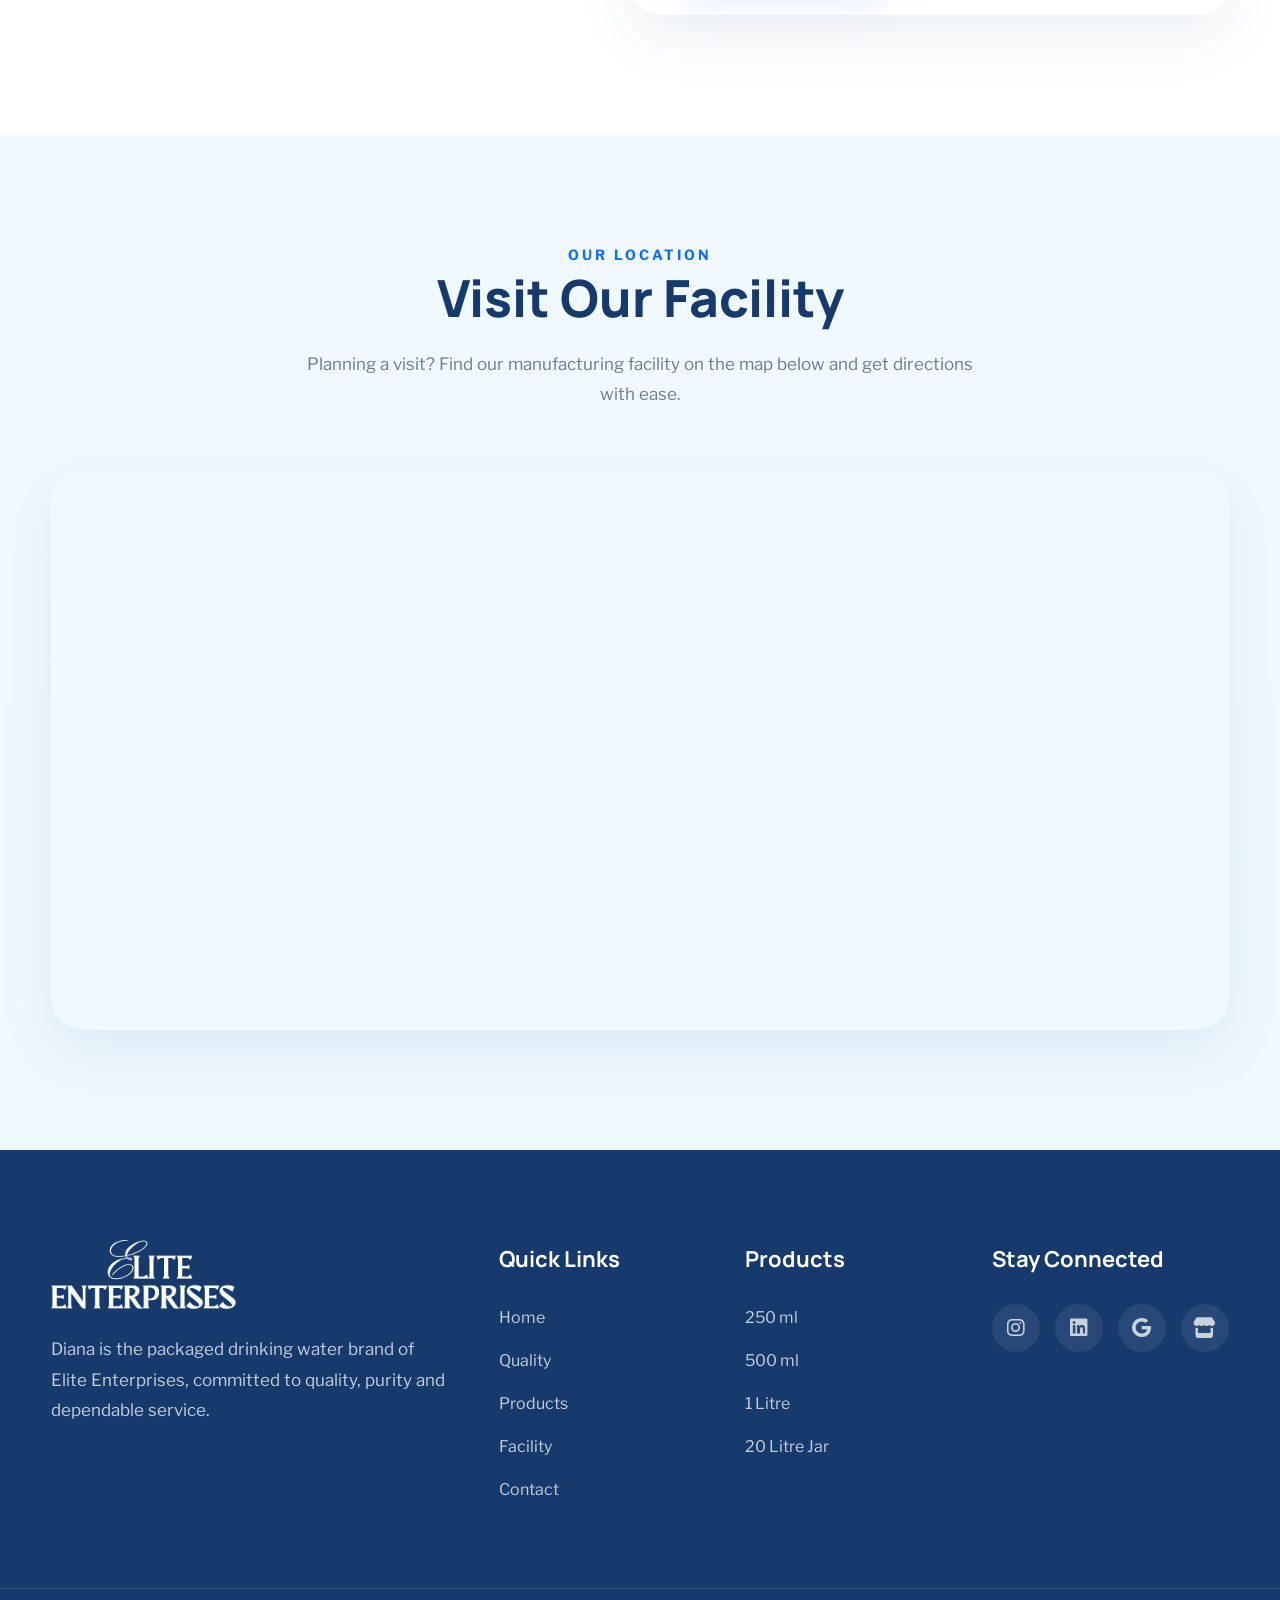
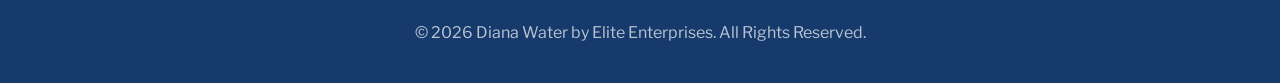
==== commit 94227a88: "NW - U9" ====
--- a/index.html
+++ b/index.html
@@ -280,7 +280,7 @@
 
     <img
     src="images/hero-bottle.jpg"
-    alt="Diana Premium Packaged Drinking Water Bottle"
+    alt="Diana Packaged Drinking Water Bottle"
     class="main-bottle"
     loading="eager"
     fetchpriority="high"
@@ -595,7 +595,7 @@
 
                 <img
     src="images/hero-bottle.jpg"
-    alt="Diana Premium Packaged Drinking Water"
+    alt="Diana Packaged Drinking Water"
     loading="lazy"
     draggable="false">
 
@@ -797,41 +797,41 @@
                 <div class="gallery-item large">
 
                     <img src="images/factory1.png"
-                        alt="Production Facility">
+                        alt="Stock Area - Production Facility">
 
                 </div>
 
                 <div class="gallery-item">
 
                     <img src="images/factory2.png"
-                        alt="RO Plant">
+                        alt="Blow Moulding Unit - Production Facility">
 
                 </div>
 
                 <div class="gallery-item">
 
                     <img src="images/factory3.png"
-                        alt="Packaging">
+                        alt="Reverse Osmosis System - Production Facility">
 
                 </div>
 
                 <div class="gallery-item">
 
                     <img src="images/factory4.png"
-                        alt="Warehouse">
+                        alt="Filling Area - Production Facility">
 
                 </div>
 
                 <div class="gallery-item">
 
                     <img src="images/factory7.png"
-                        alt="Quality Lab">
+                        alt="Reverse Osmosis System - Production Facility">
 
                 </div>
                  <div class="gallery-item">
 
                     <img src="images/factory5.png"
-                        alt="Quality Lab">
+                        alt="Shrink Tunnel - Production Facility">
 
                 </div>
 
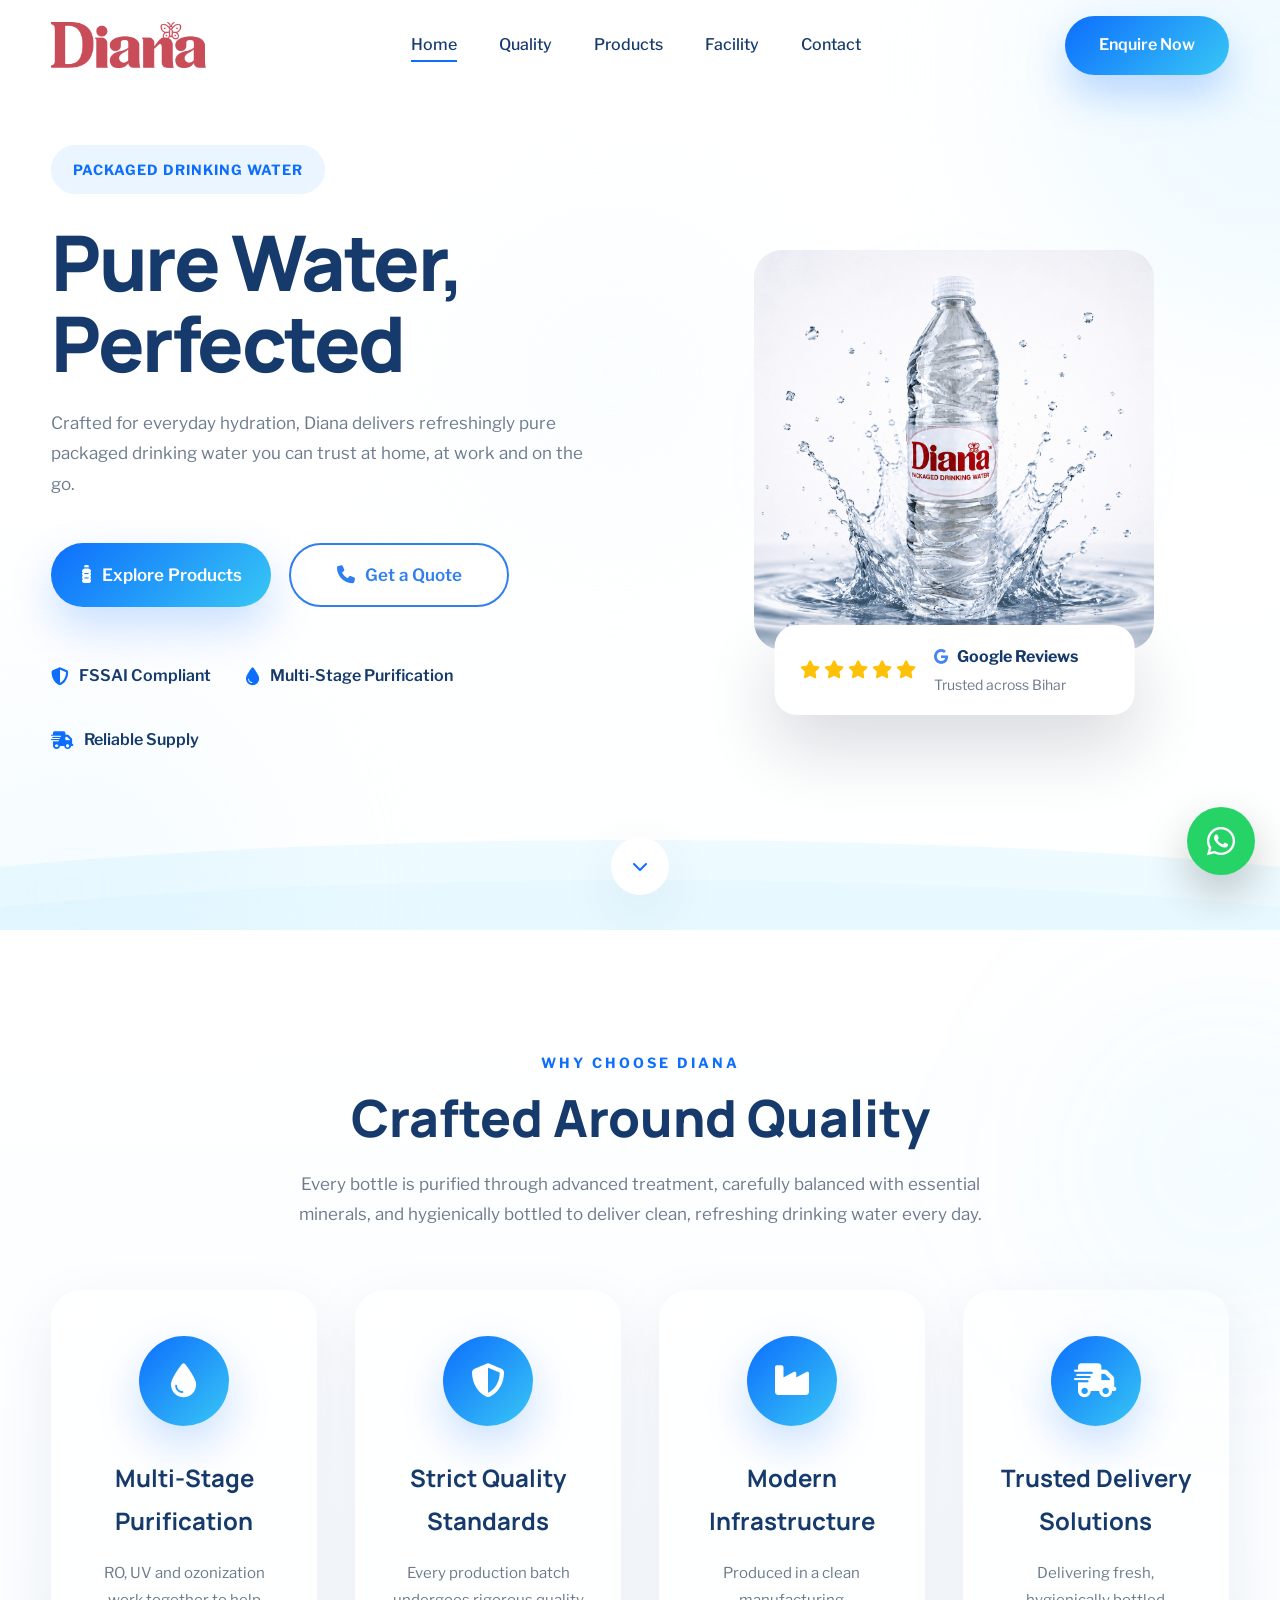
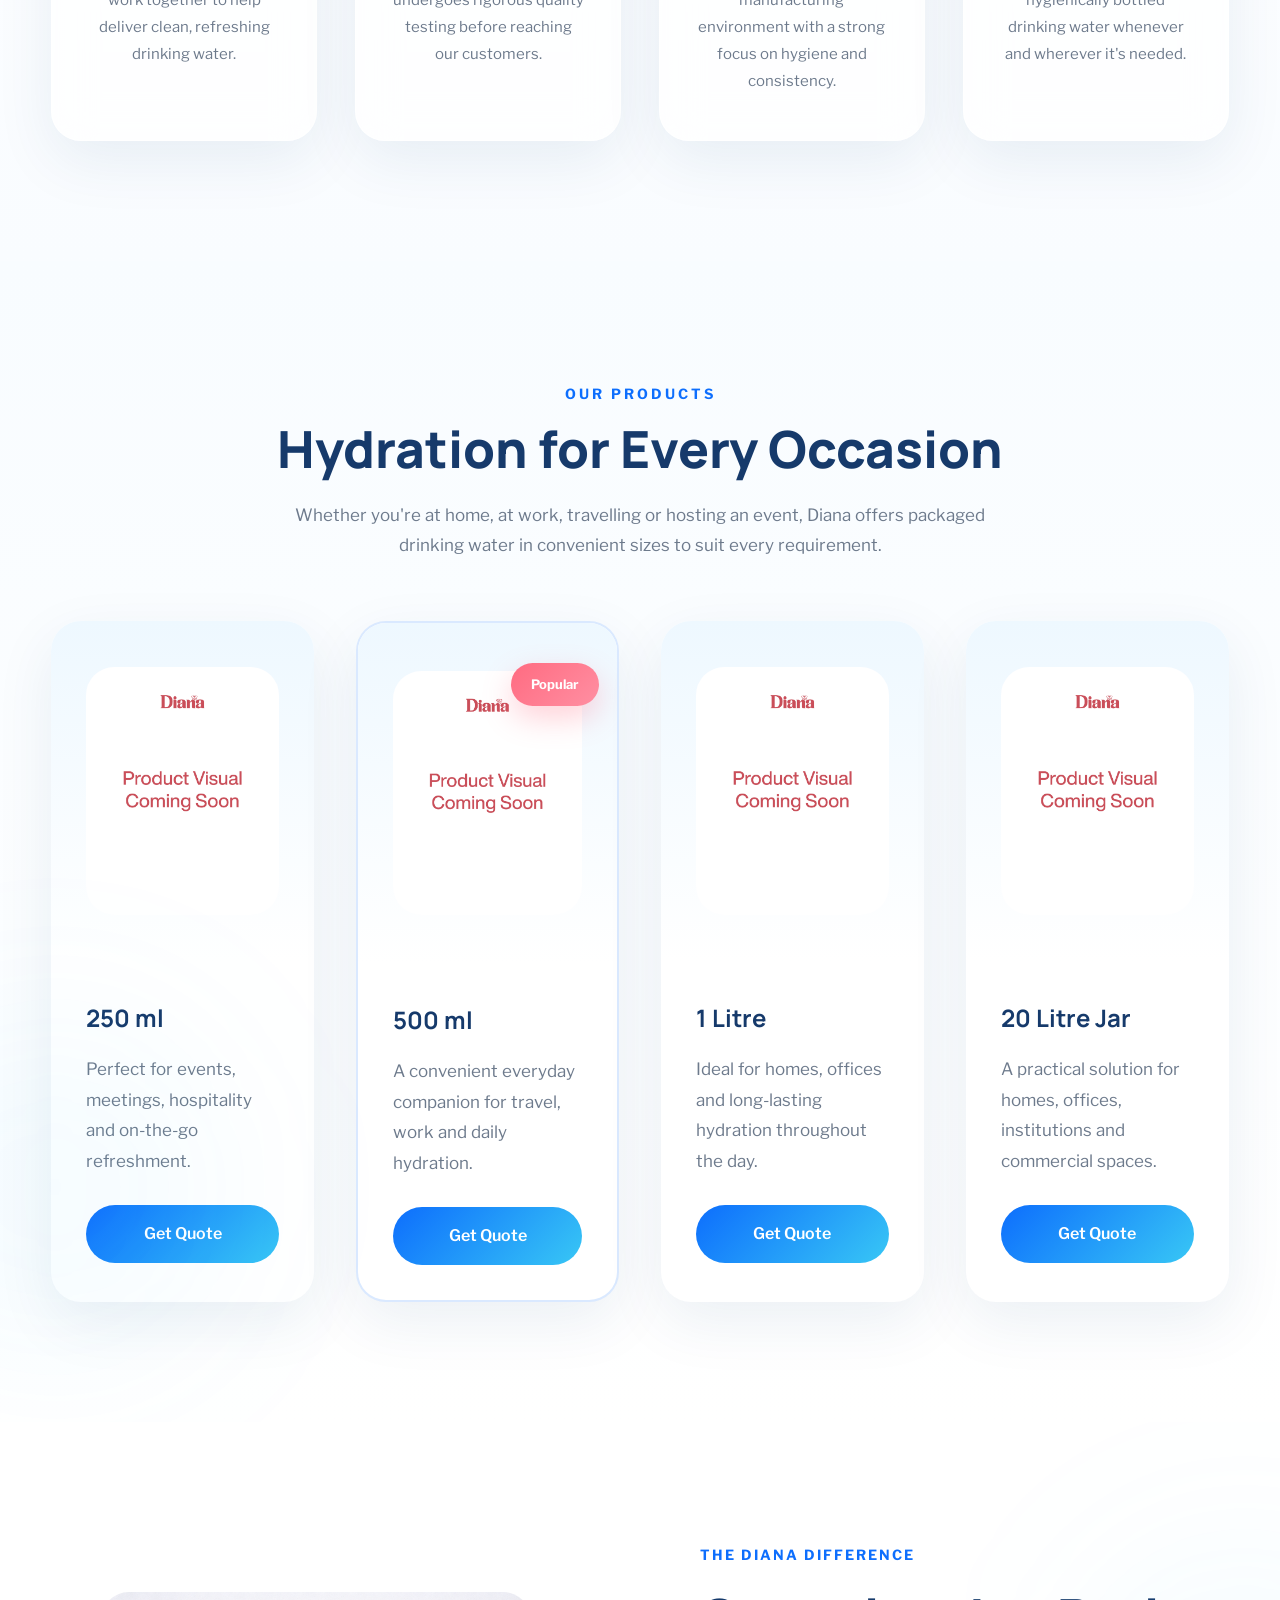
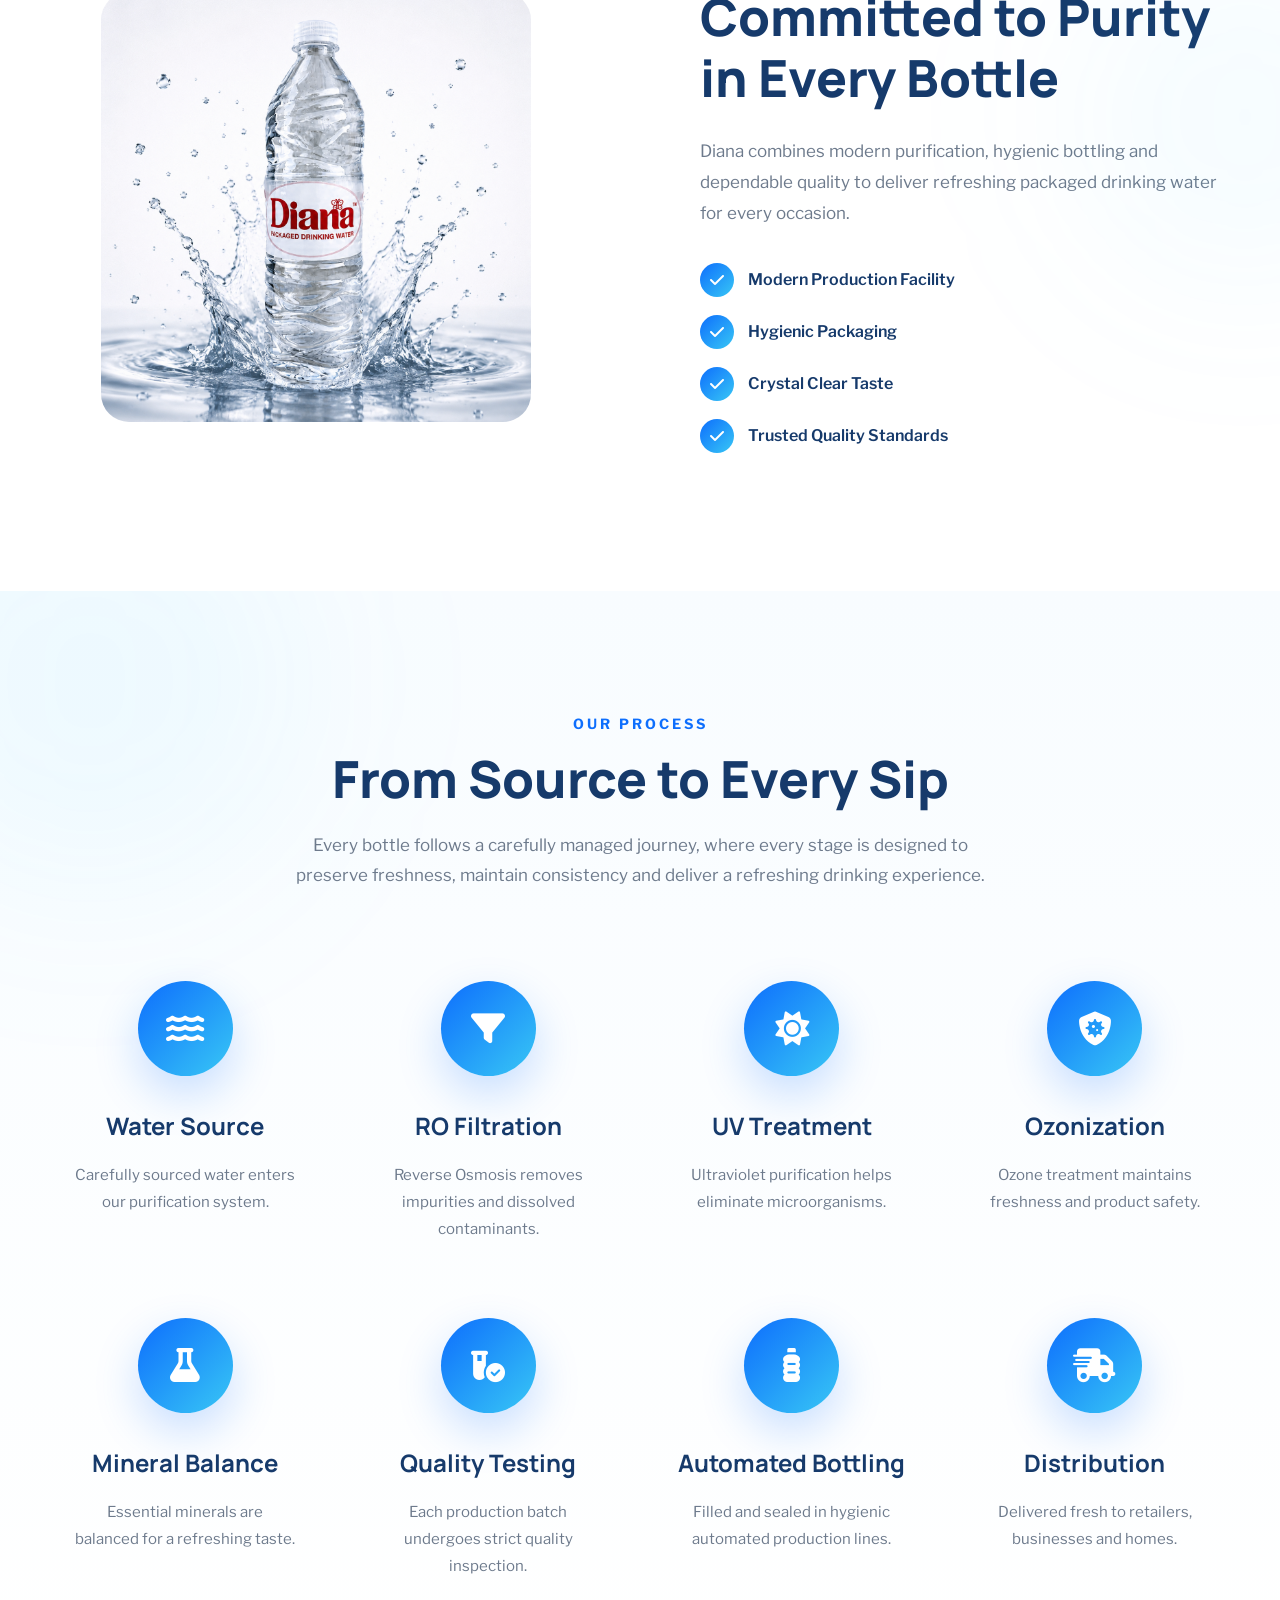
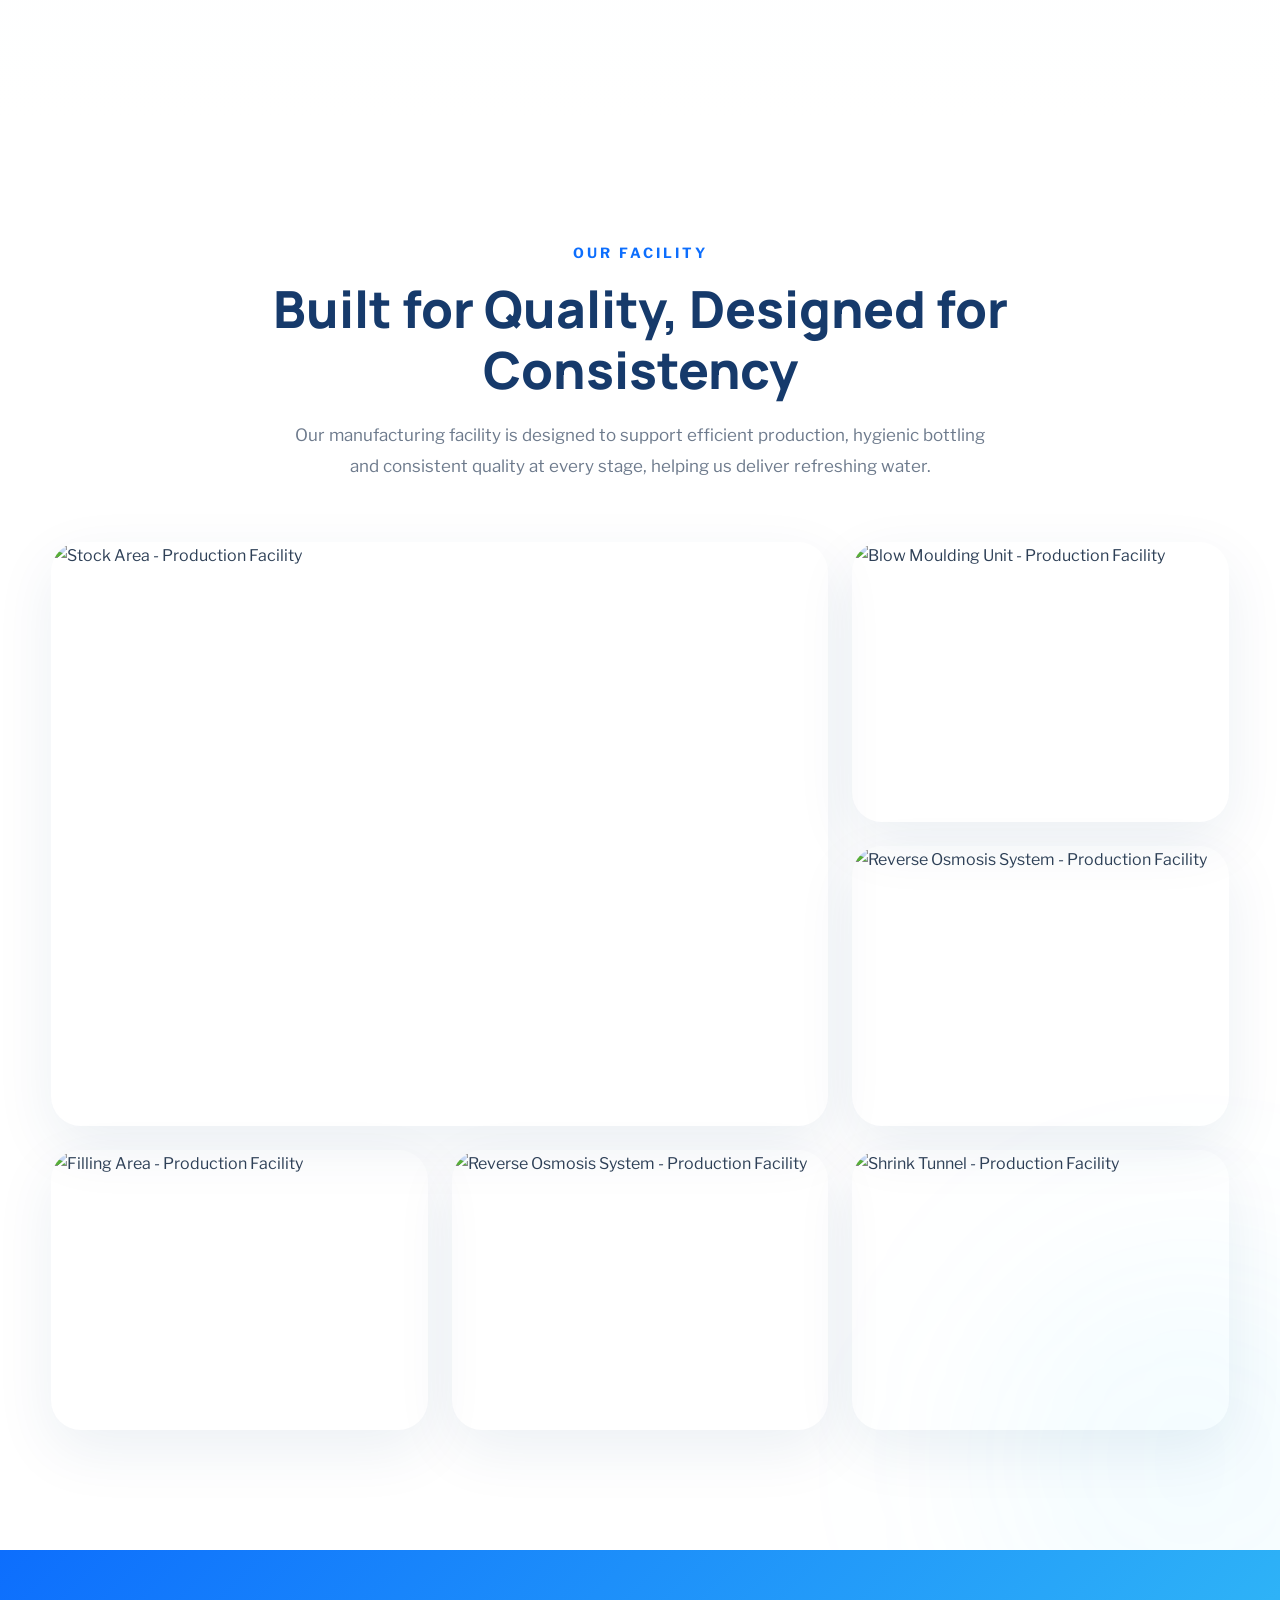
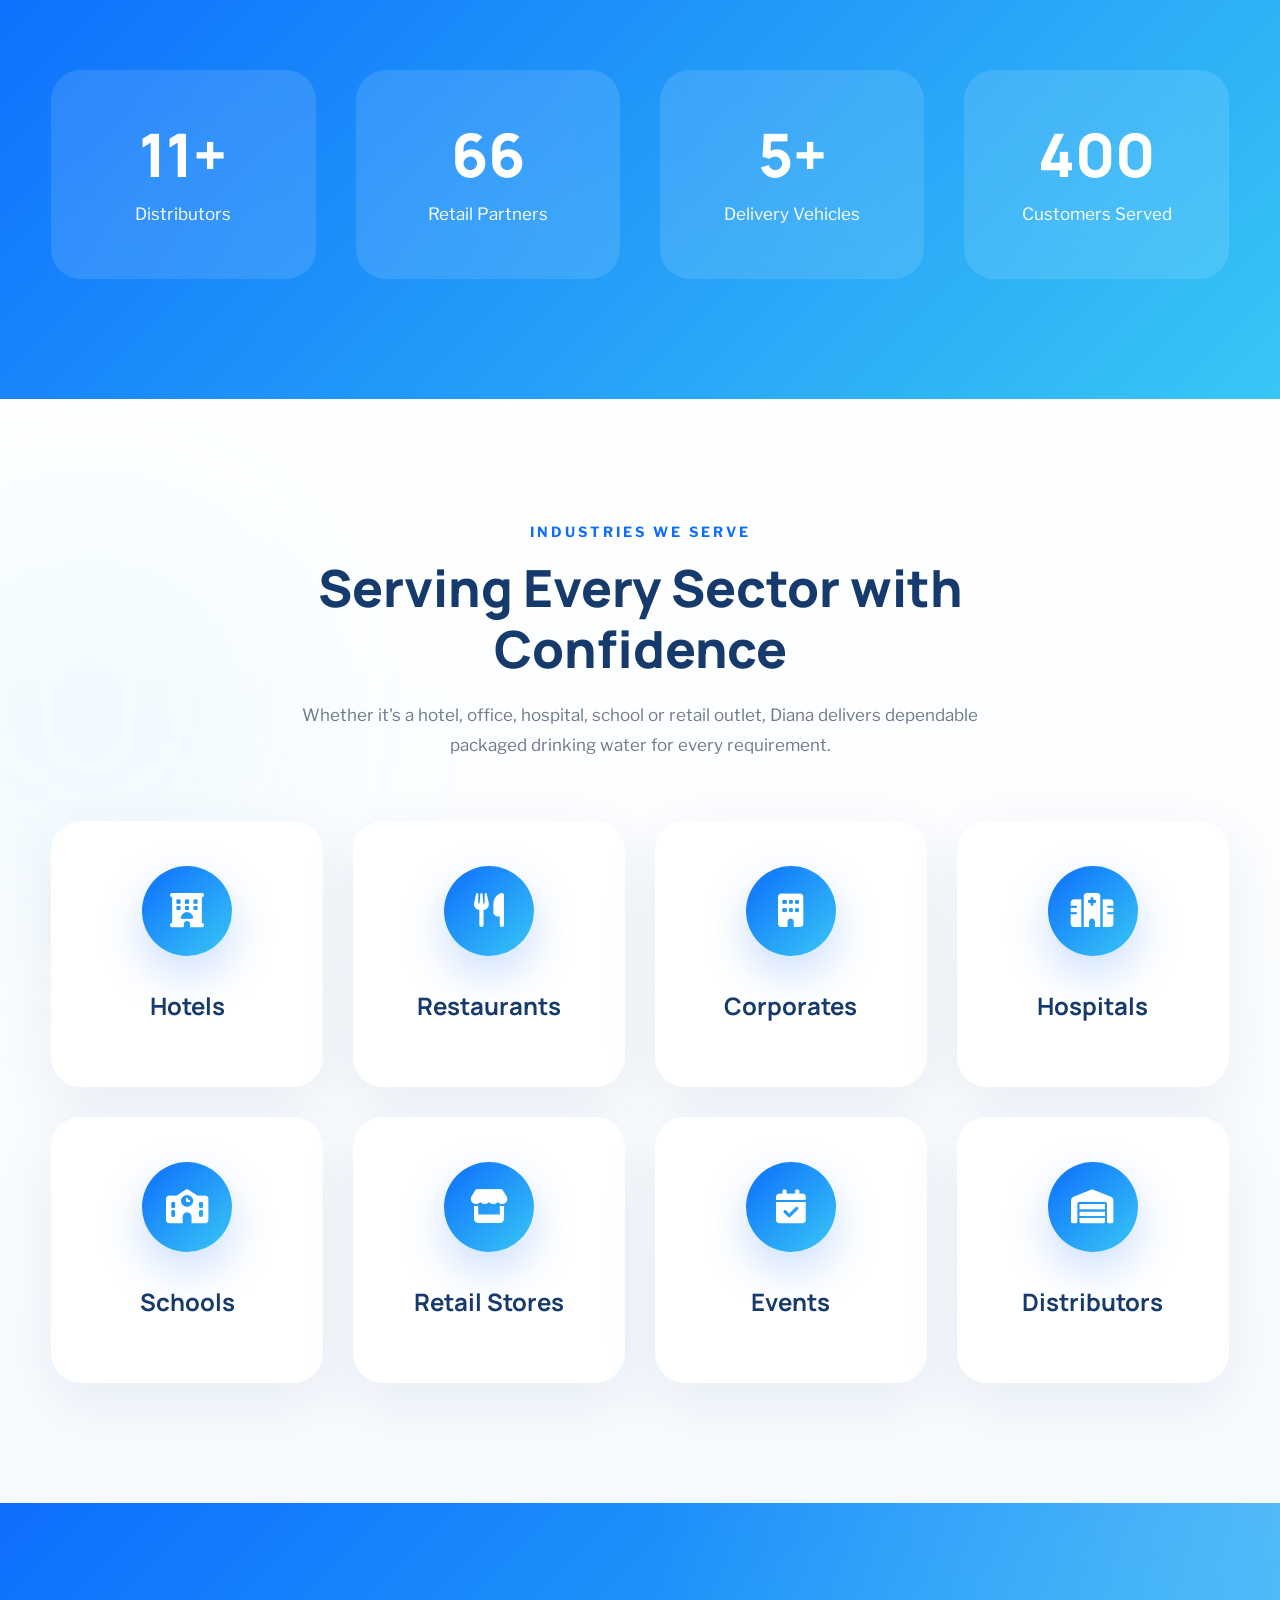
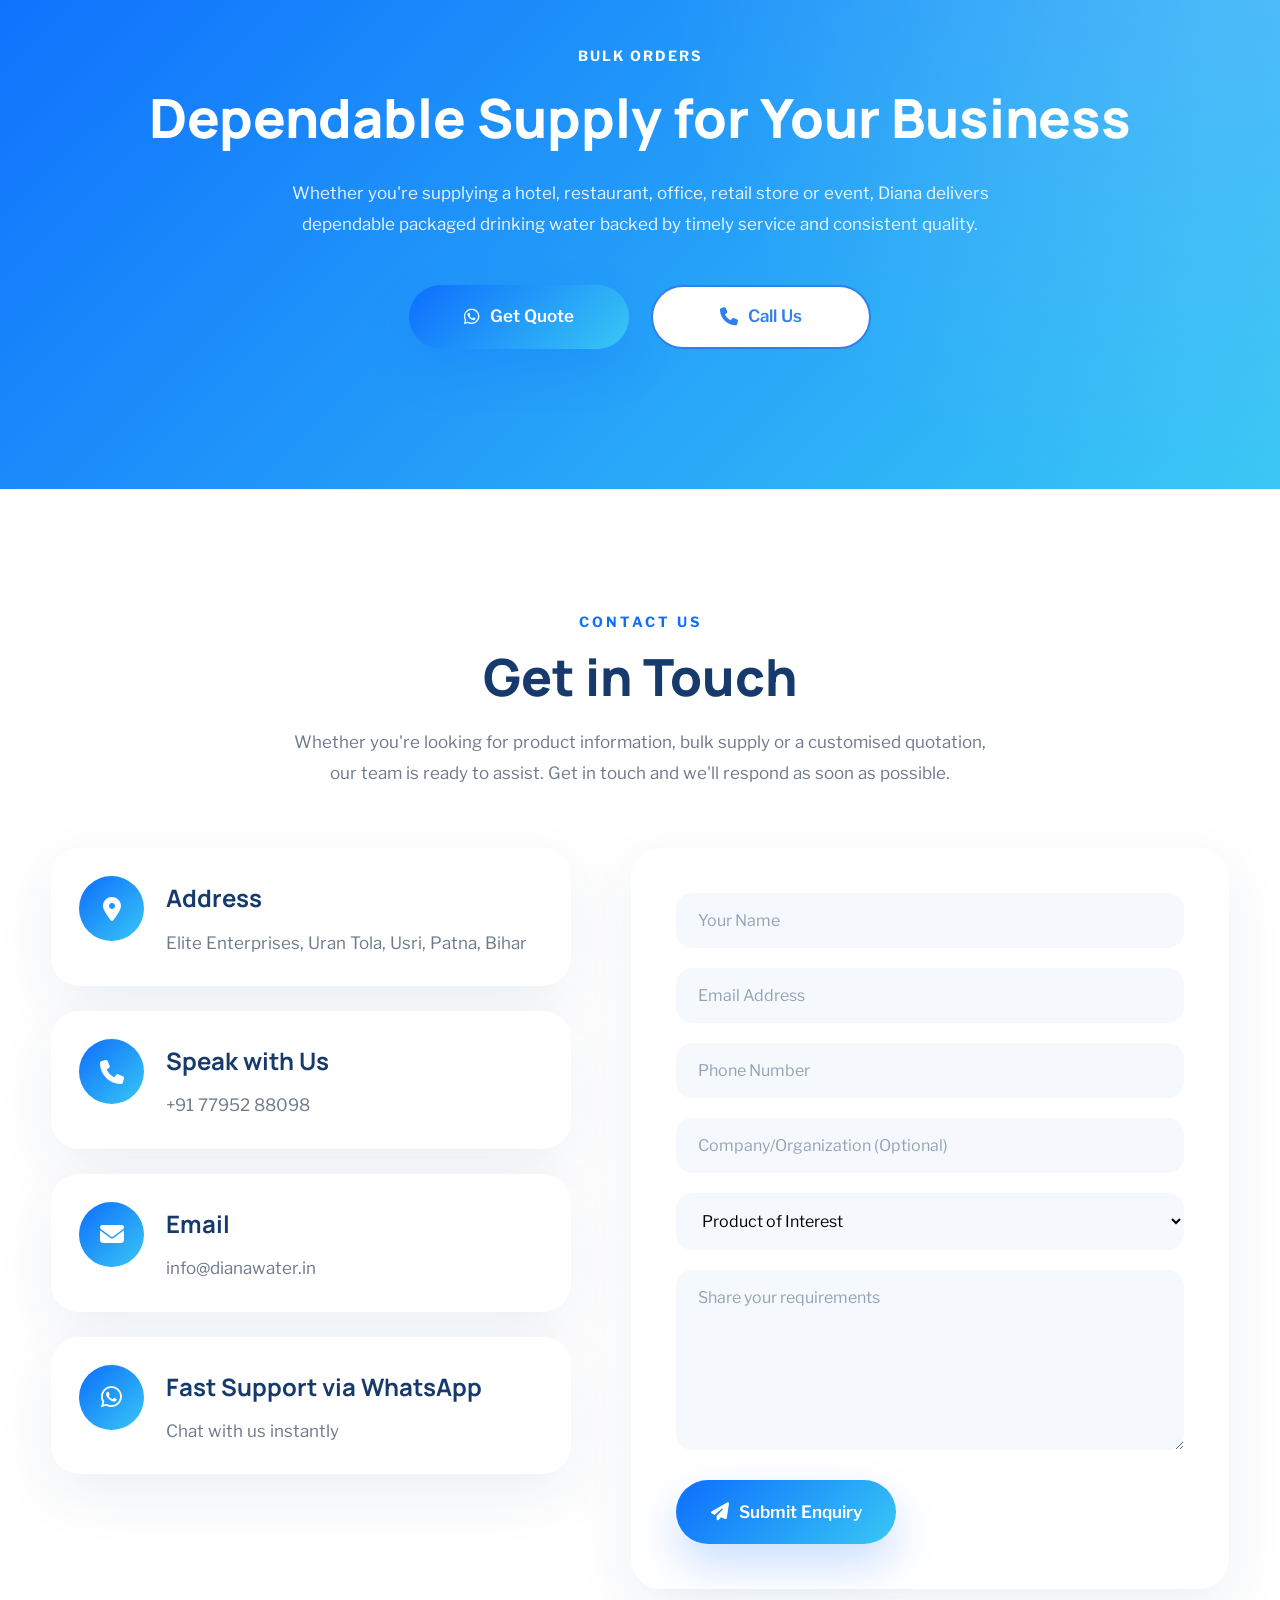
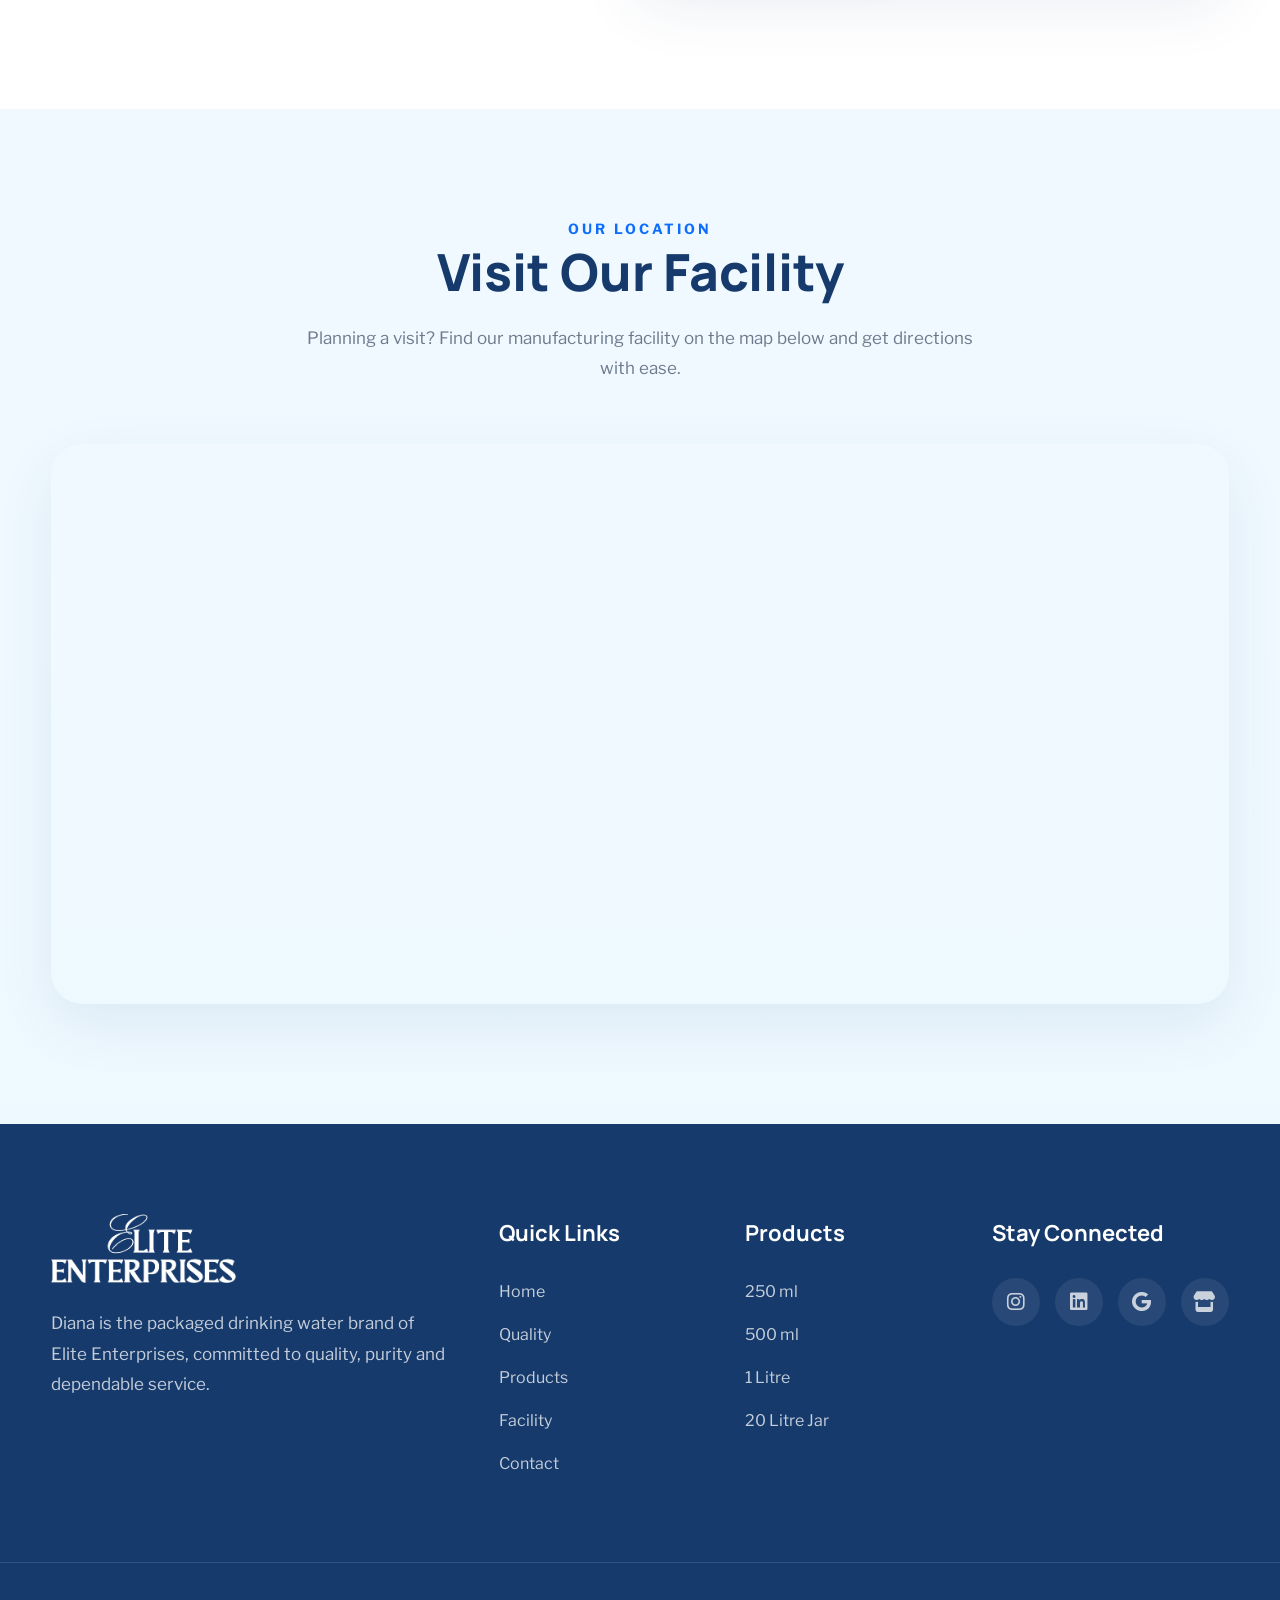
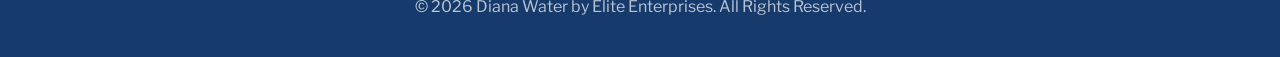
==== commit 52599515: "Update 14-07-2026" ====
--- a/index.html
+++ b/index.html
@@ -18,10 +18,10 @@
 
     <!-- Primary SEO -->
 
-    <title>Diana Packaged Drinking Water</title>
+    <title>Diana Packaged Drinking Water | Premium Bottled Water Supplier in Bihar</title>
 
     <meta name="description"
-        content="Diana Packaged Drinking Water by Elite Enterprises provides premium bottled drinking water in Bihar. Available in 250 ml, 500 ml, 1 Litre and 20 Litre jars for homes, offices, hotels, restaurants, retailers and bulk orders.">
+        content="Diana Packaged Drinking Water by Elite Enterprises supplies premium packaged drinking water across Bihar. Available in 250 ml, 500 ml, 1 L bottles and 20 L jars for homes, offices, hotels, restaurants, retailers, distributors and bulk orders.">
 
     <meta name="keywords"
         content="Diana Water, Packaged Drinking Water, Bottled Water, Mineral Water, Drinking Water Patna, Drinking Water Bihar, Water Supplier, 250 ml Water Bottle, 500 ml Water Bottle, 1 Litre Water Bottle, 20 Litre Water Jar, Bulk Water Supply, Elite Enterprises">
@@ -43,7 +43,7 @@
     <meta property="og:site_name" content="Diana Packaged Drinking Water">
 
     <meta property="og:title"
-        content="Diana Packaged Drinking Water | Pure Water, Perfected">
+        content="Diana Packaged Drinking Water | Premium Bottled Water Supplier in Bihar">
 
     <meta property="og:description"
         content="Premium packaged drinking water for homes, offices, hotels, restaurants, retailers and bulk orders across Bihar.">
@@ -65,7 +65,7 @@
     <meta name="twitter:card" content="summary_large_image">
 
     <meta name="twitter:title"
-        content="Diana Packaged Drinking Water | Pure Water, Perfected">
+        content="Diana Packaged Drinking Water | Premium Bottled Water Supplier in Bihar">
 
     <meta name="twitter:description"
         content="Premium bottled drinking water manufactured with advanced purification technology.">
@@ -75,9 +75,11 @@
 
     <!-- Favicon -->
 
-    <link rel="icon" type="image/png" sizes="32x32" href="images/favicon.png">
-
-    <link rel="apple-touch-icon" href="images/favicon.png">
+    <link rel="apple-touch-icon" sizes="180x180" href="/apple-touch-icon.png">
+<link rel="icon" href="/favicon.ico" sizes="any">
+<link rel="icon" type="image/png" sizes="32x32" href="/favicon-32x32.png">
+<link rel="icon" type="image/png" sizes="16x16" href="/favicon-16x16.png">
+<link rel="manifest" href="/site.webmanifest">
 
     <!-- Google Fonts -->
 
@@ -96,6 +98,88 @@
     <!-- Main CSS -->
 
     <link rel="stylesheet" href="style.css">
+
+<script type="application/ld+json">
+{
+  "@context":"https://schema.org",
+  "@graph":[
+    {
+      "@type":"Organization",
+      "name":"Diana Packaged Drinking Water",
+      "alternateName":"Diana Water",
+      "url":"https://dianawater.in",
+      "logo":"https://dianawater.in/images/logo.png",
+      "email":"info@dianawater.in",
+      "telephone":"+91-7795288098",
+      "sameAs":[
+        "https://instagram.com/drinkdianawater",
+        "https://linkedin.com/company/dianawater",
+        "https://www.indiamart.com/company/270533606/"
+      ]
+    },
+    {
+      "@type":"FoodEstablishment",
+      "name":"Diana Packaged Drinking Water",
+      "image":"https://dianawater.in/images/hero-bottle.png",
+      "url":"https://dianawater.in",
+      "telephone":"+91-7795288098",
+      "email":"info@dianawater.in",
+      "address":{
+        "@type":"PostalAddress",
+        "streetAddress":"Elite Enterprises, Uran Tola, Usri",
+        "addressLocality":"Patna",
+        "addressRegion":"Bihar",
+        "postalCode":"801109",
+        "addressCountry":"IN"
+      },
+      "priceRange":"₹",
+      "openingHours":"Mo-Sa 09:00-18:00",
+      "areaServed":"Bihar"
+    }
+  ]
+}
+</script>
+
+<script type="application/ld+json">
+{
+  "@context":"https://schema.org",
+  "@type":"Product",
+  "name":"Diana Packaged Drinking Water",
+  "brand":{
+    "@type":"Brand",
+    "name":"Diana"
+  },
+  "manufacturer":{
+    "@type":"Organization",
+    "name":"Elite Enterprises"
+  },
+  "description":"Premium packaged drinking water available in 250 ml, 500 ml, 1 Litre bottles and 20 Litre jars.",
+  "image":"https://dianawater.in/images/hero-bottle.png",
+  "category":"Packaged Drinking Water",
+  "offers":{
+    "@type":"AggregateOffer",
+    "priceCurrency":"INR",
+    "availability":"https://schema.org/InStock",
+    "seller":{
+      "@type":"Organization",
+      "name":"Elite Enterprises"
+    }
+  }
+}
+</script>
+
+<script type="application/ld+json">
+{
+ "@context":"https://schema.org",
+ "@type":"WebSite",
+ "url":"https://dianawater.in",
+ "name":"Diana Packaged Drinking Water",
+ "publisher":{
+   "@type":"Organization",
+   "name":"Diana Packaged Drinking Water"
+ }
+}
+</script>
 
 </head>
 
@@ -279,7 +363,7 @@
            <div class="hero-image">
 
     <img
-    src="images/hero-bottle.jpg"
+    src="images/hero-bottle.png"
     alt="Diana Packaged Drinking Water Bottle"
     class="main-bottle"
     loading="eager"
@@ -594,7 +678,7 @@
             <div class="showcase-image">
 
                 <img
-    src="images/hero-bottle.jpg"
+    src="images/hero-bottle.png"
     alt="Diana Packaged Drinking Water"
     loading="lazy"
     draggable="false">
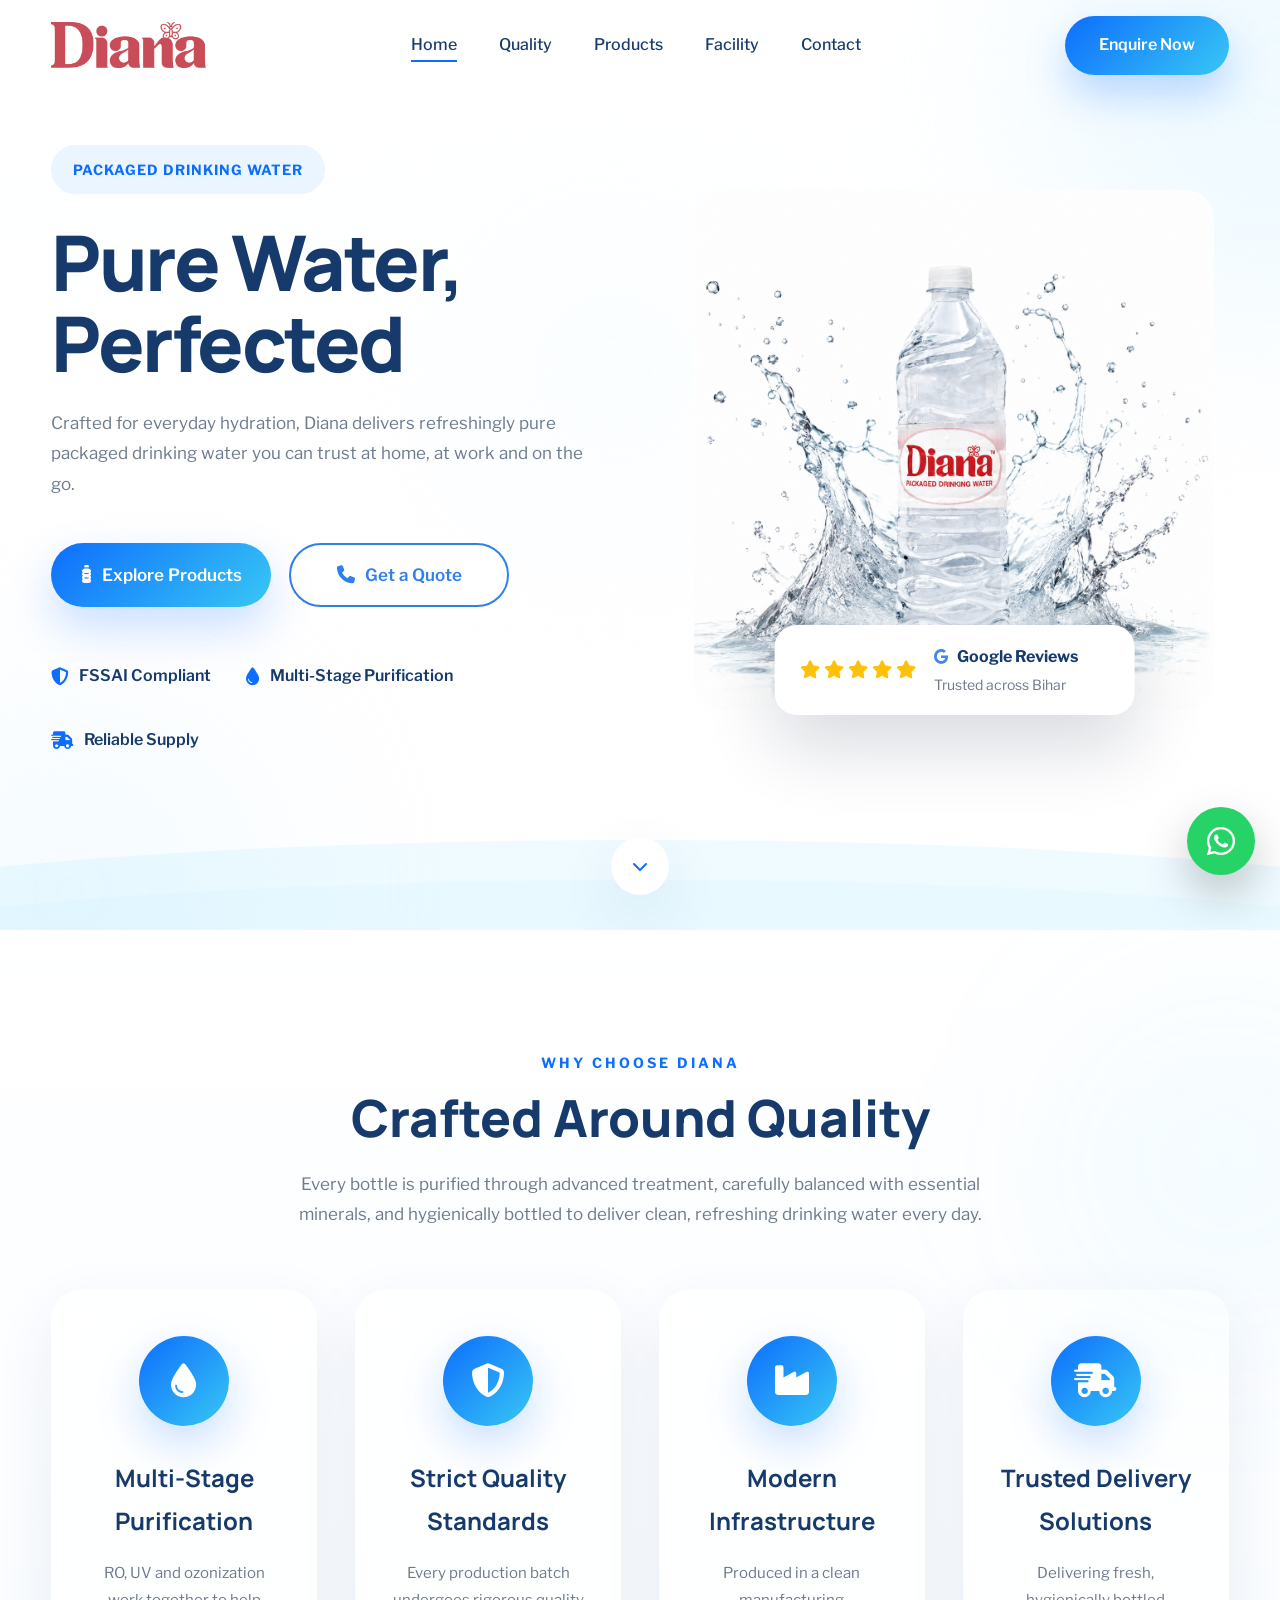
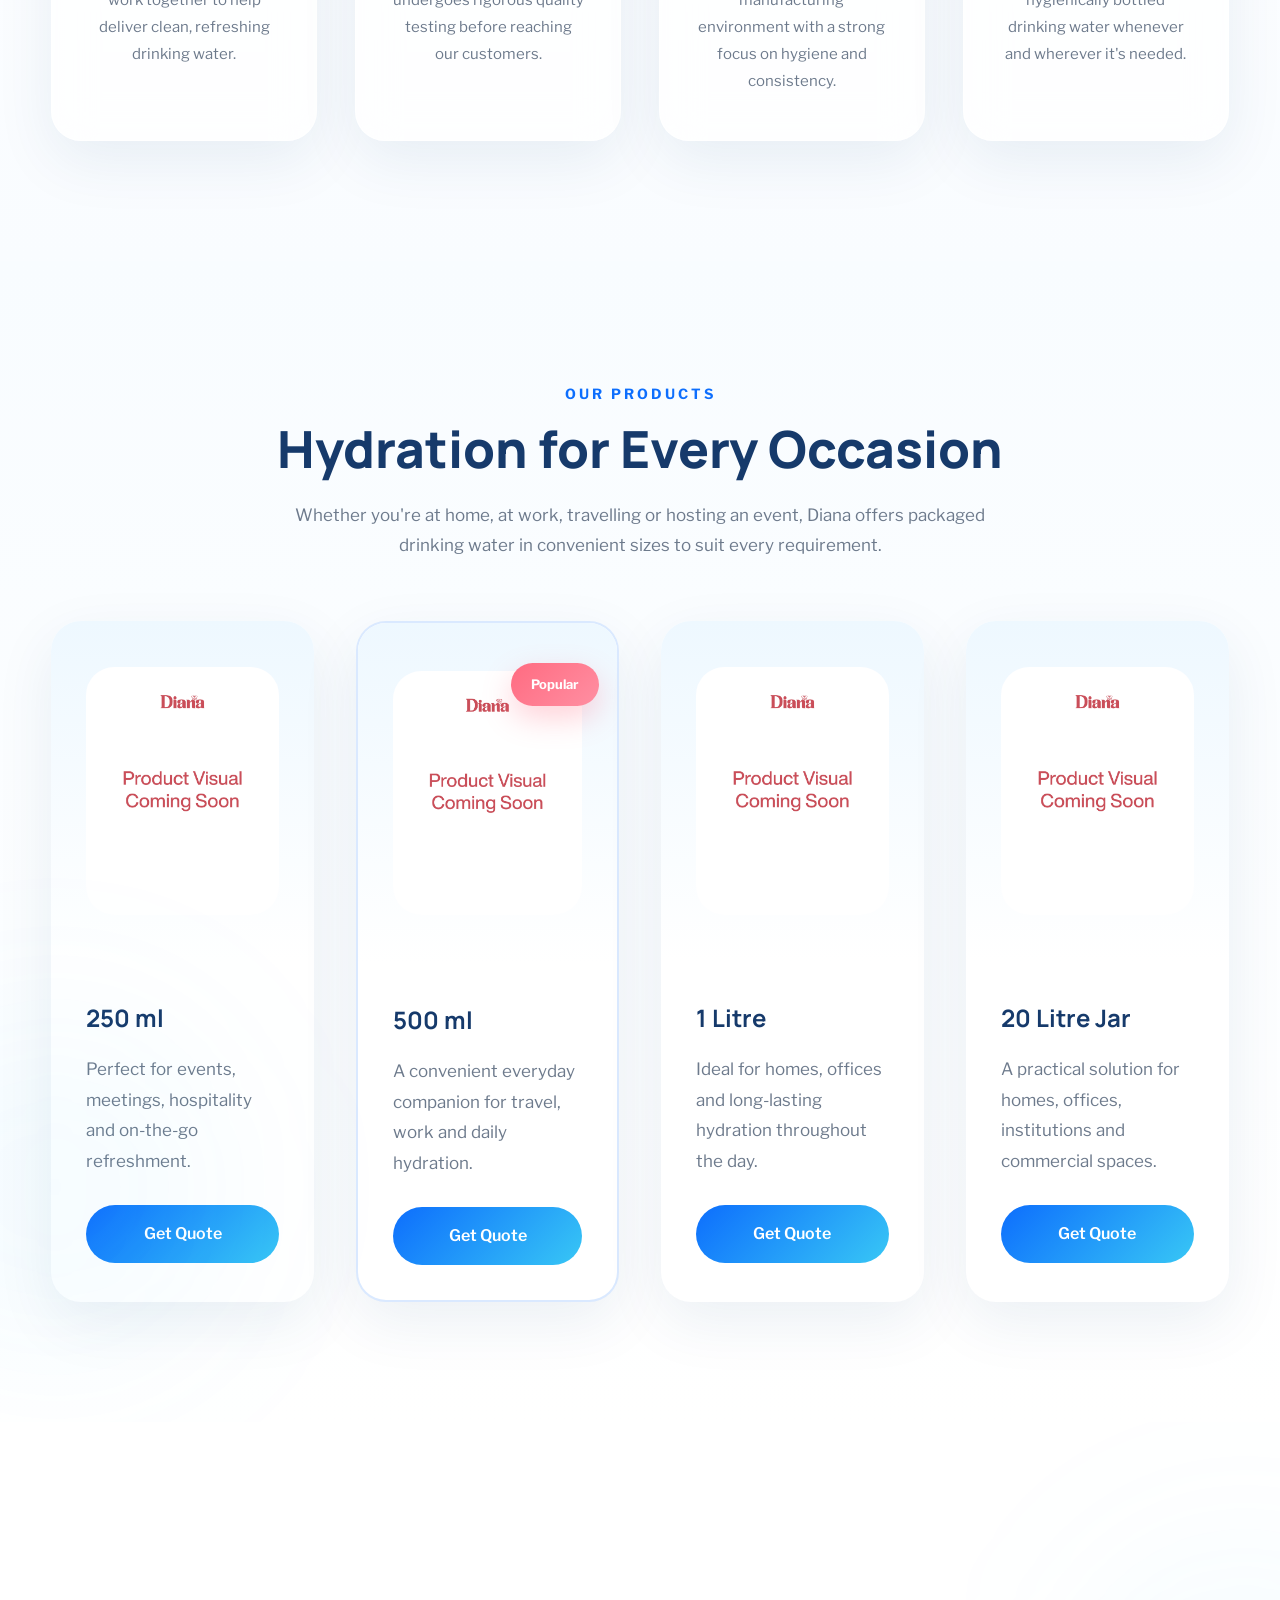
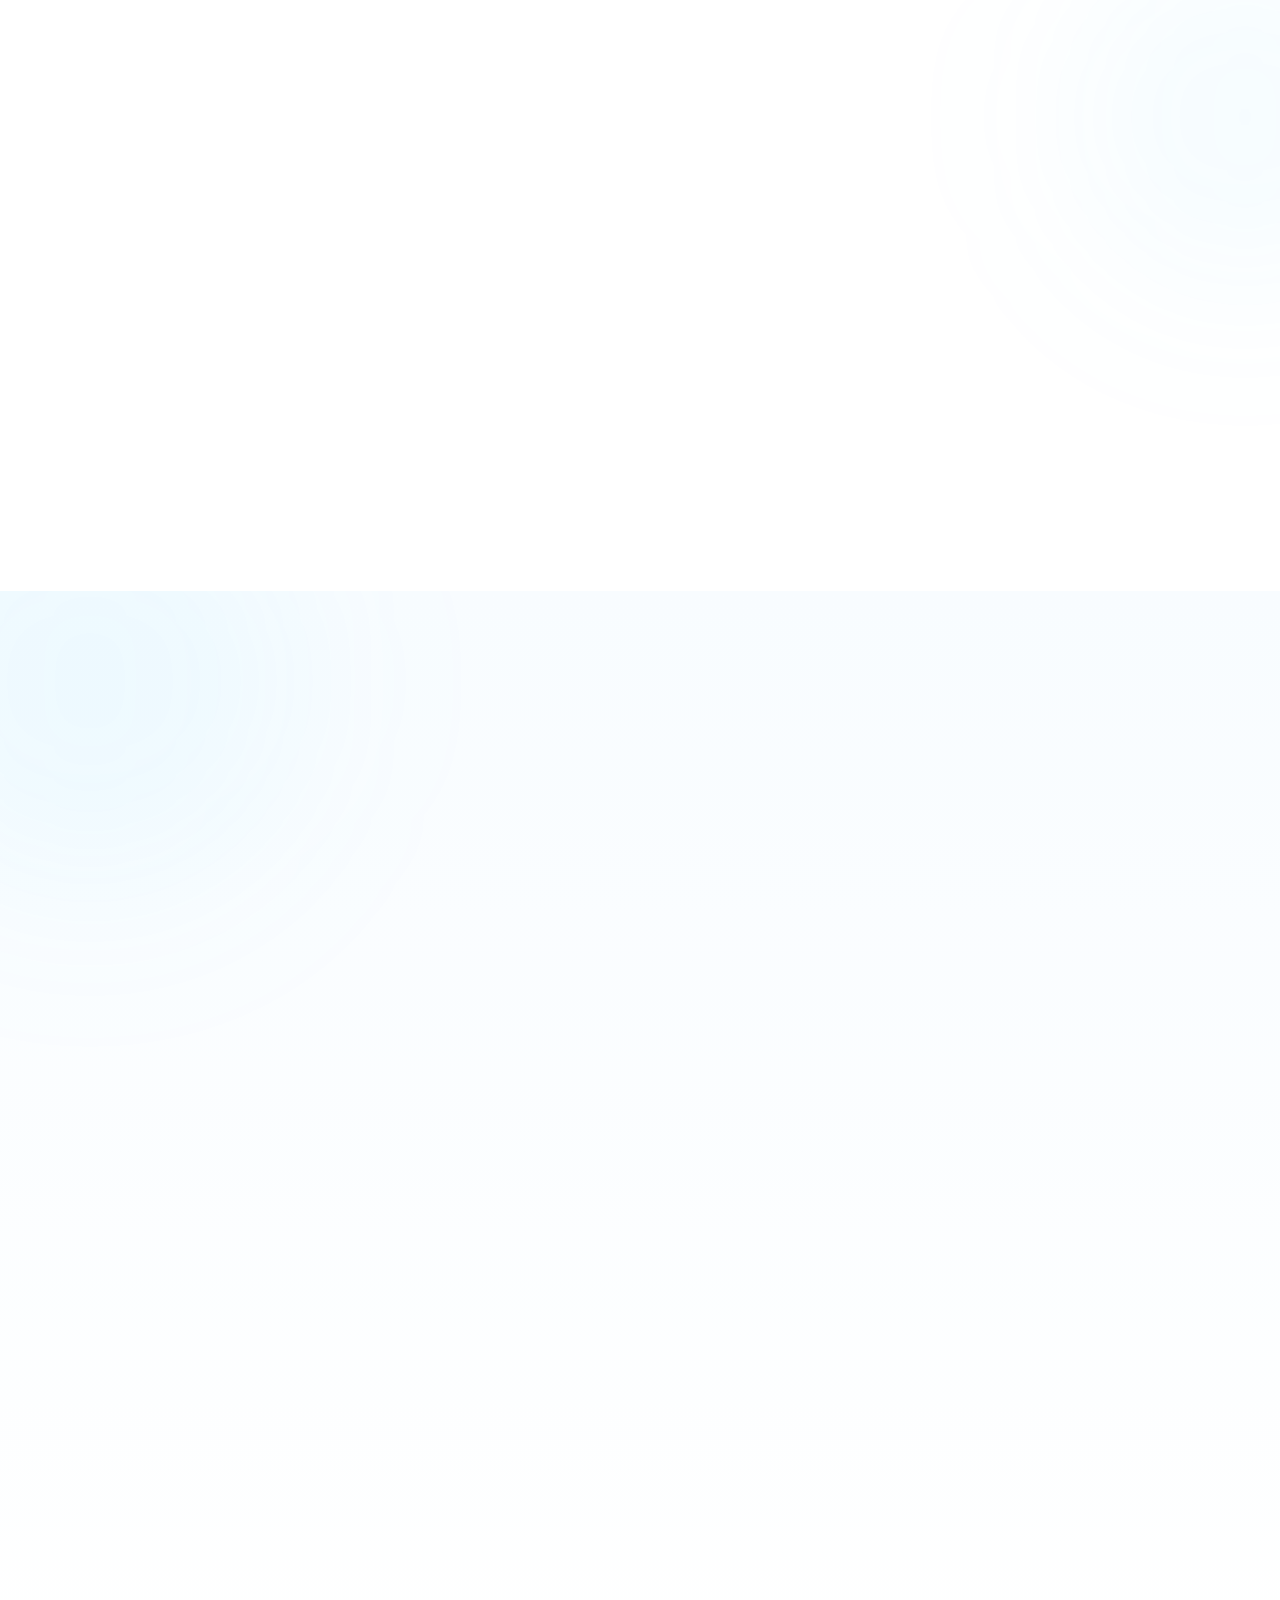
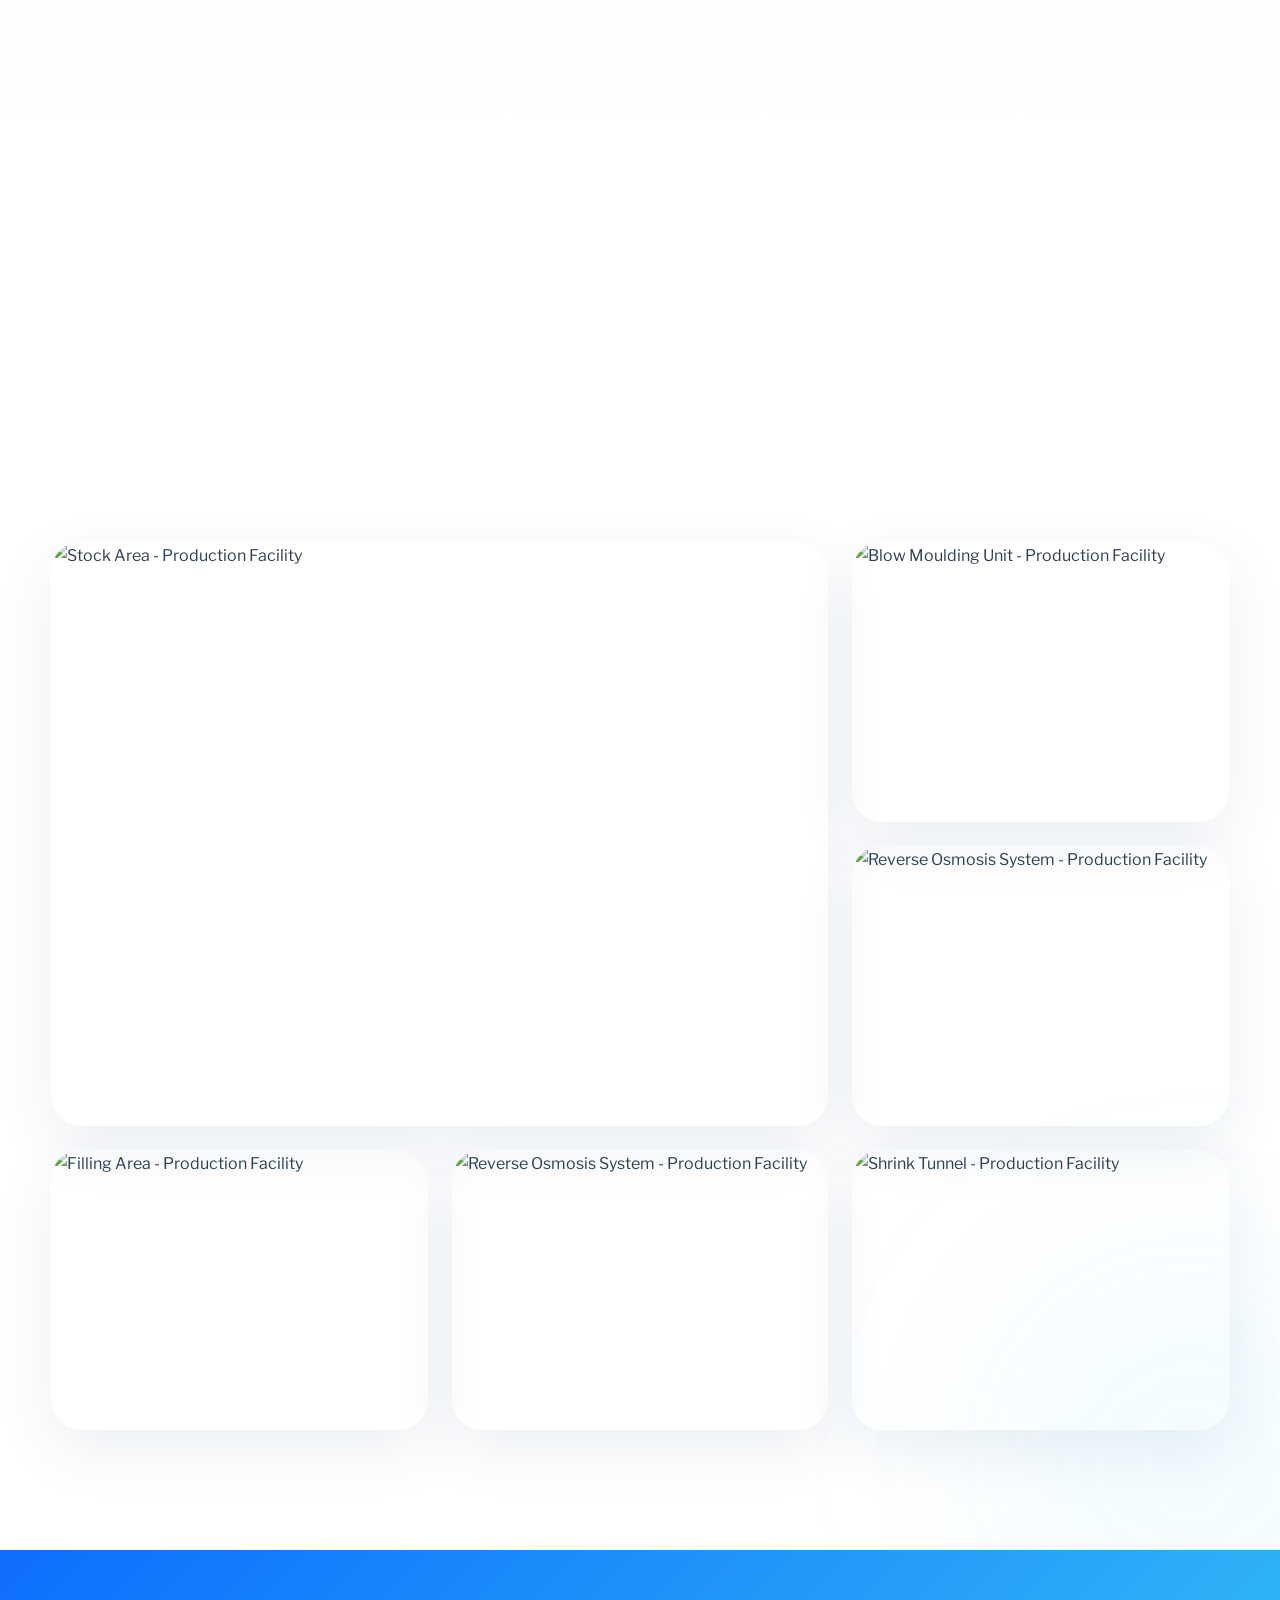
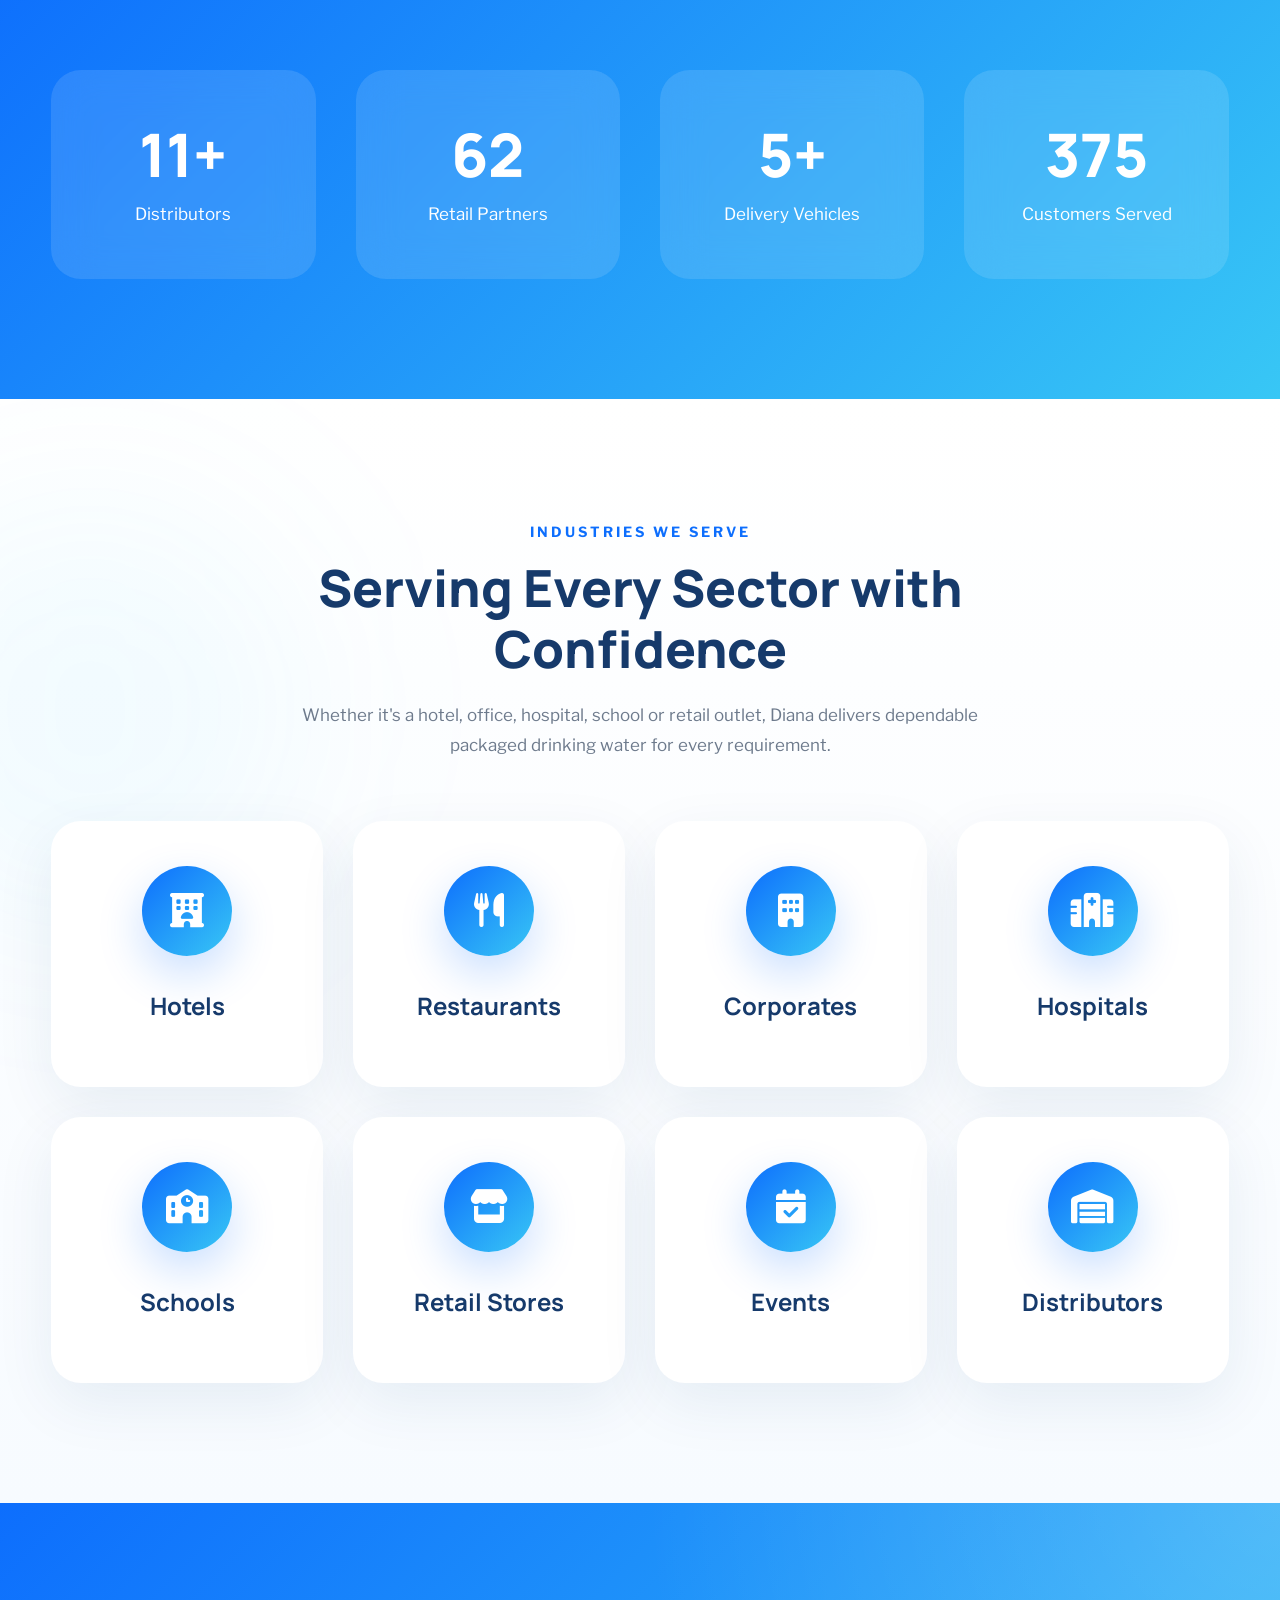
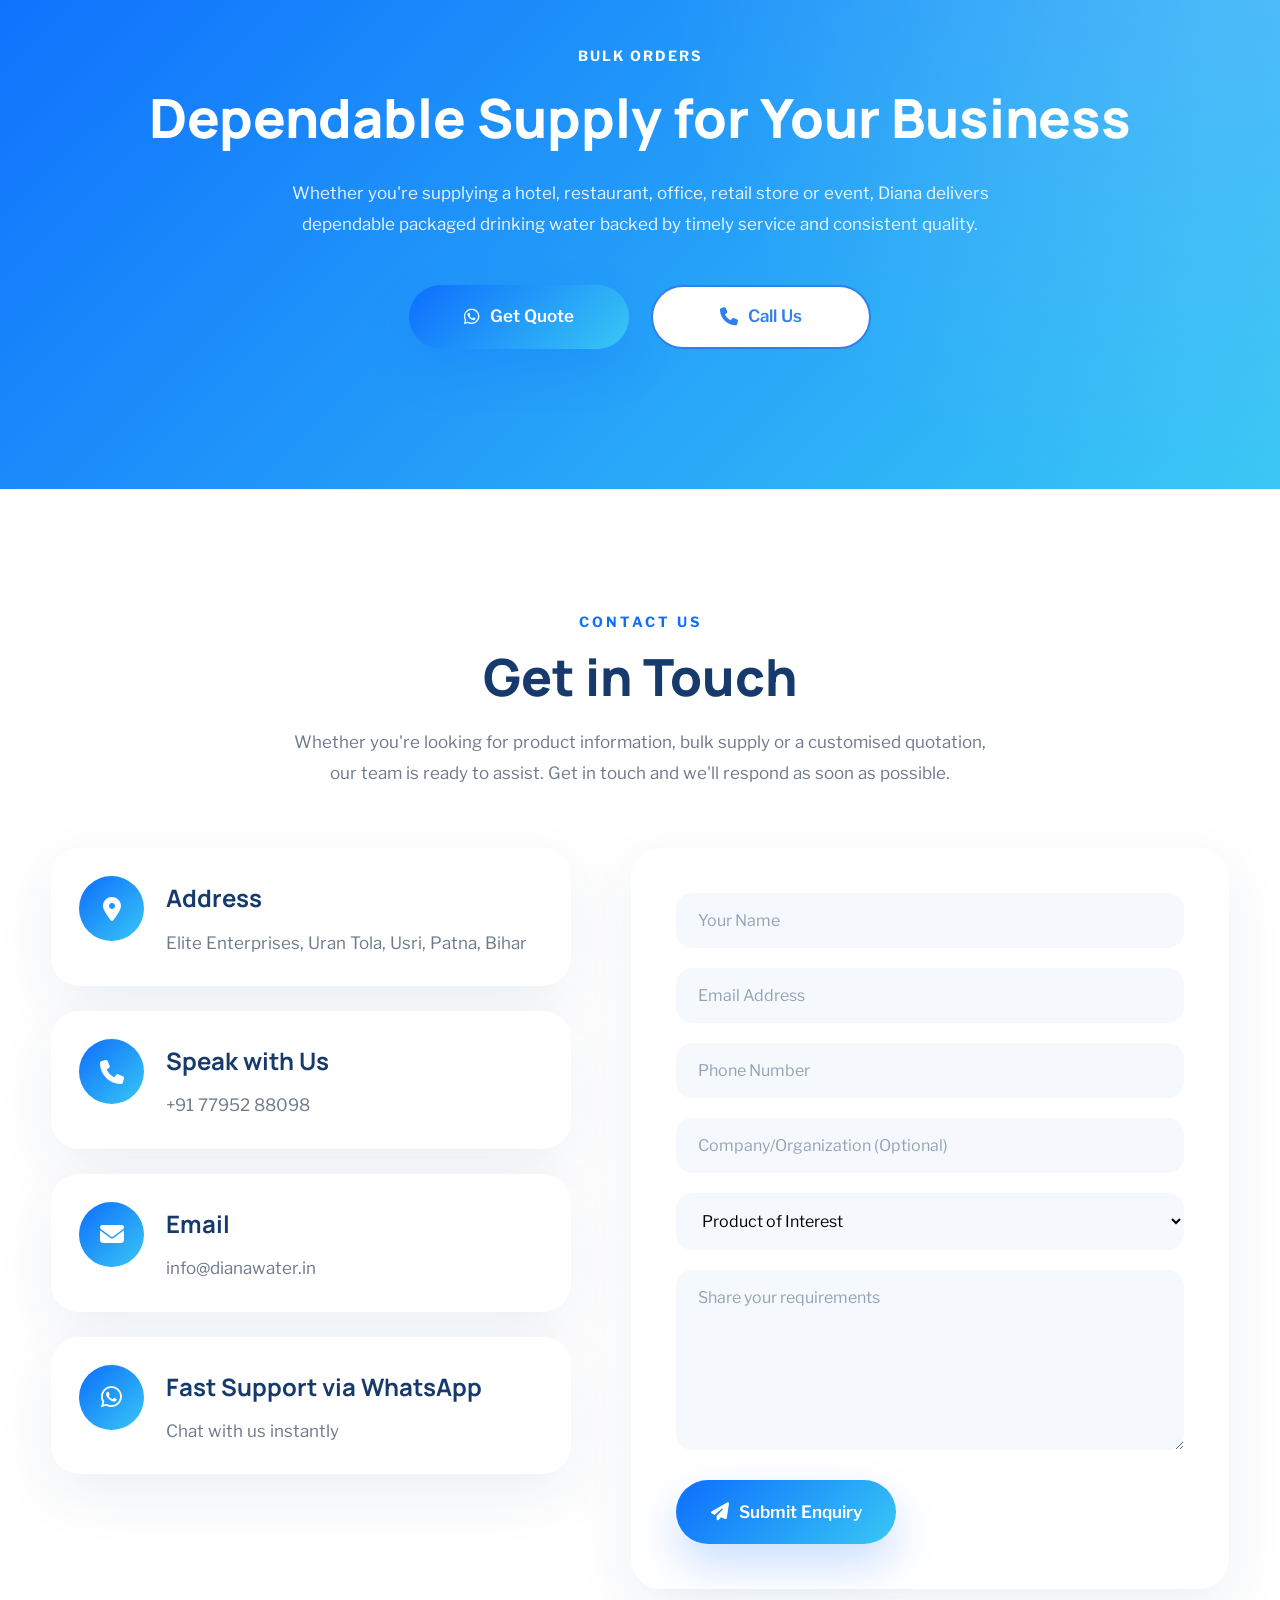
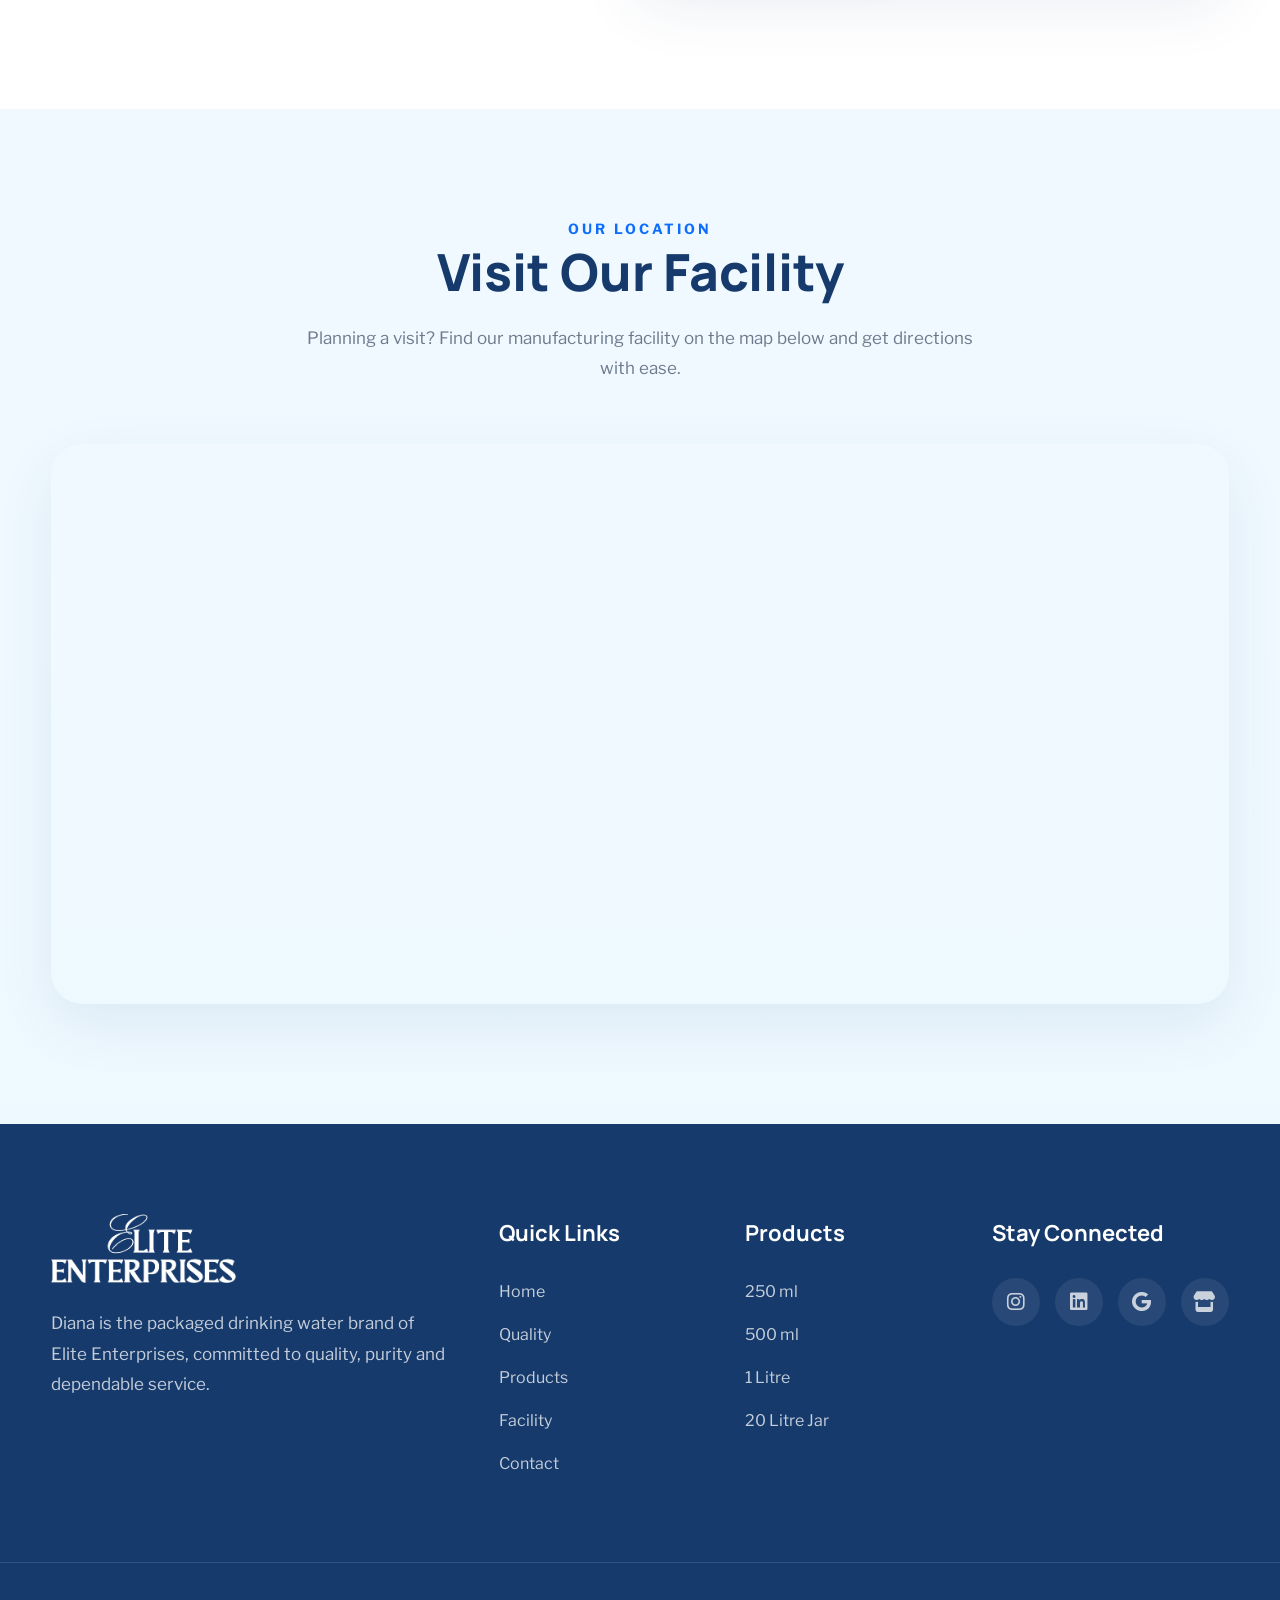
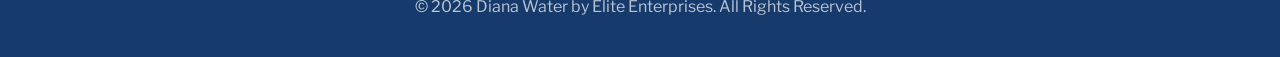
==== commit 8bc4153a: "Update 3 - 14-07-2026" ====
--- a/index.html
+++ b/index.html
@@ -46,7 +46,7 @@
         content="Diana Packaged Drinking Water | Premium Bottled Water Supplier in Bihar">
 
     <meta property="og:description"
-        content="Premium packaged drinking water for homes, offices, hotels, restaurants, retailers and bulk orders across Bihar.">
+        content="Diana Packaged Drinking Water by Elite Enterprises supplies premium packaged drinking water across Bihar. Available in 250 ml, 500 ml, 1 L bottles and 20 L jars for homes, offices, hotels, restaurants, retailers, distributors and bulk orders.">
 
     <meta property="og:url"
         content="https://dianawater.in/">
@@ -68,7 +68,7 @@
         content="Diana Packaged Drinking Water | Premium Bottled Water Supplier in Bihar">
 
     <meta name="twitter:description"
-        content="Premium bottled drinking water manufactured with advanced purification technology.">
+        content="Diana Packaged Drinking Water by Elite Enterprises supplies premium packaged drinking water across Bihar. Available in 250 ml, 500 ml, 1 L bottles and 20 L jars for homes, offices, hotels, restaurants, retailers, distributors and bulk orders.">
 
     <meta name="twitter:image"
         content="https://dianawater.in/images/og-image.jpg">
@@ -678,7 +678,7 @@
             <div class="showcase-image">
 
                 <img
-    src="images/hero-bottle.png"
+    src="images/hero-bottle1.png"
     alt="Diana Packaged Drinking Water"
     loading="lazy"
     draggable="false">
--- a/style.css
+++ b/style.css
@@ -1199,7 +1199,7 @@
 
 .main-bottle{
 
-    width:400px;
+    width:520px;
 
     max-width:100%;
 
@@ -1832,27 +1832,7 @@
 }
 
 .showcase-image::before{
-
-    content:"";
-
-    position:absolute;
-
-    width:420px;
-
-    height:420px;
-
-    border-radius:50%;
-
-    background:linear-gradient(
-
-        135deg,
-
-        rgba(56,199,245,.16),
-
-        rgba(13,110,253,.08)
-
-    );
-
+    display:none;
 }
 
 .showcase-image img{
@@ -3926,6 +3906,72 @@
 
 }
 
+@media (max-width:768px){
+
+    /* HERO */
+
+    .main-bottle{
+        width:360px !important;
+    }
+
+    /* DIANA DIFFERENCE */
+
+    .showcase-grid{
+        display:flex;
+        flex-direction:column;
+        gap:20px;
+    }
+
+    .showcase-image{
+        order:1;
+        min-height:auto;
+        margin-bottom:0;
+    }
+
+    .showcase-image img{
+        width:340px;
+    }
+
+    .showcase-content{
+        order:2;
+        margin-top:0;
+        text-align:center;
+    }
+
+}
+
+/* FINAL FIX */
+
+@media (max-width:768px){
+
+    .main-bottle{
+        width:360px !important;
+        max-width:none !important;
+    }
+
+}
+
+@media (max-width:768px){
+
+    .showcase-grid{
+        display:flex !important;
+        flex-direction:column !important;
+        gap:20px !important;
+    }
+
+    .showcase-image{
+        margin:0 !important;
+        min-height:auto !important;
+    }
+
+    .showcase-image img{
+        width:360px !important;
+        max-width:95% !important;
+    }
+
+}
+
+
 /*======================================================
     END OF STYLE.CSS
 ======================================================*/
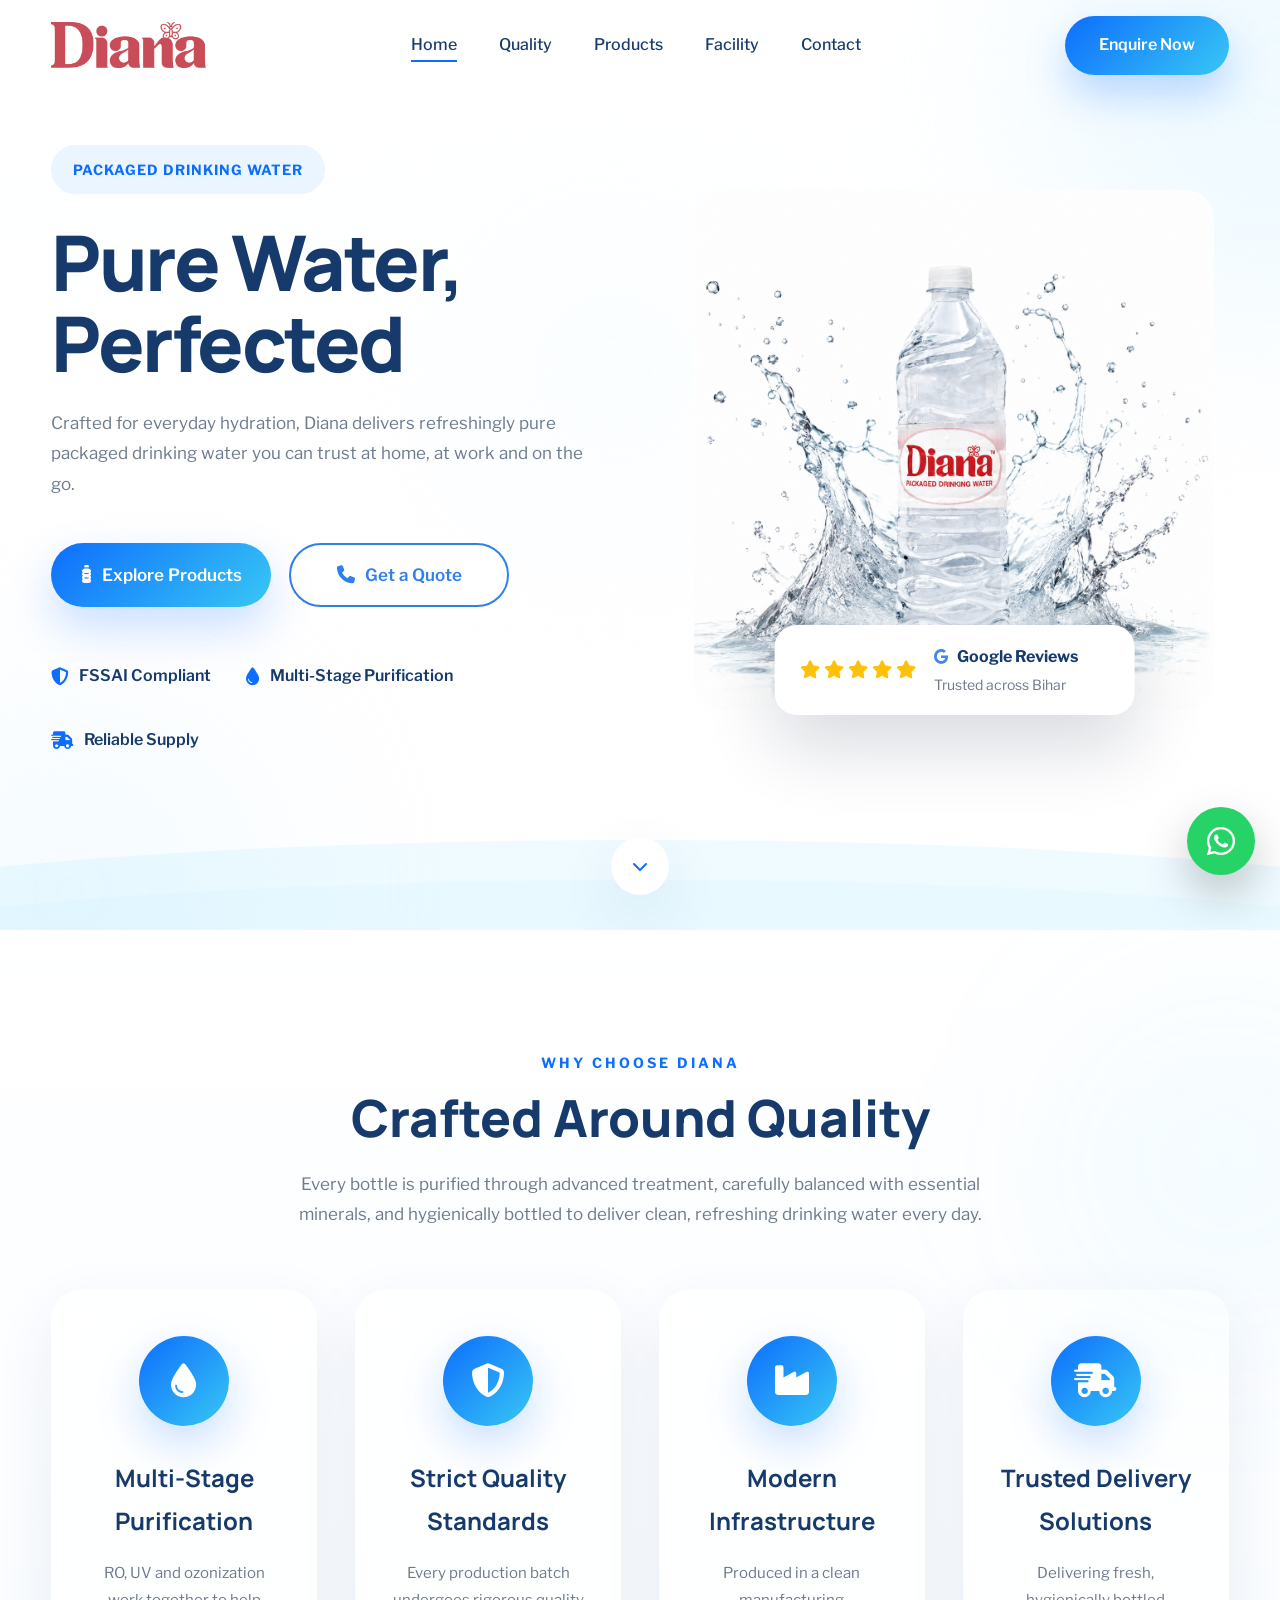
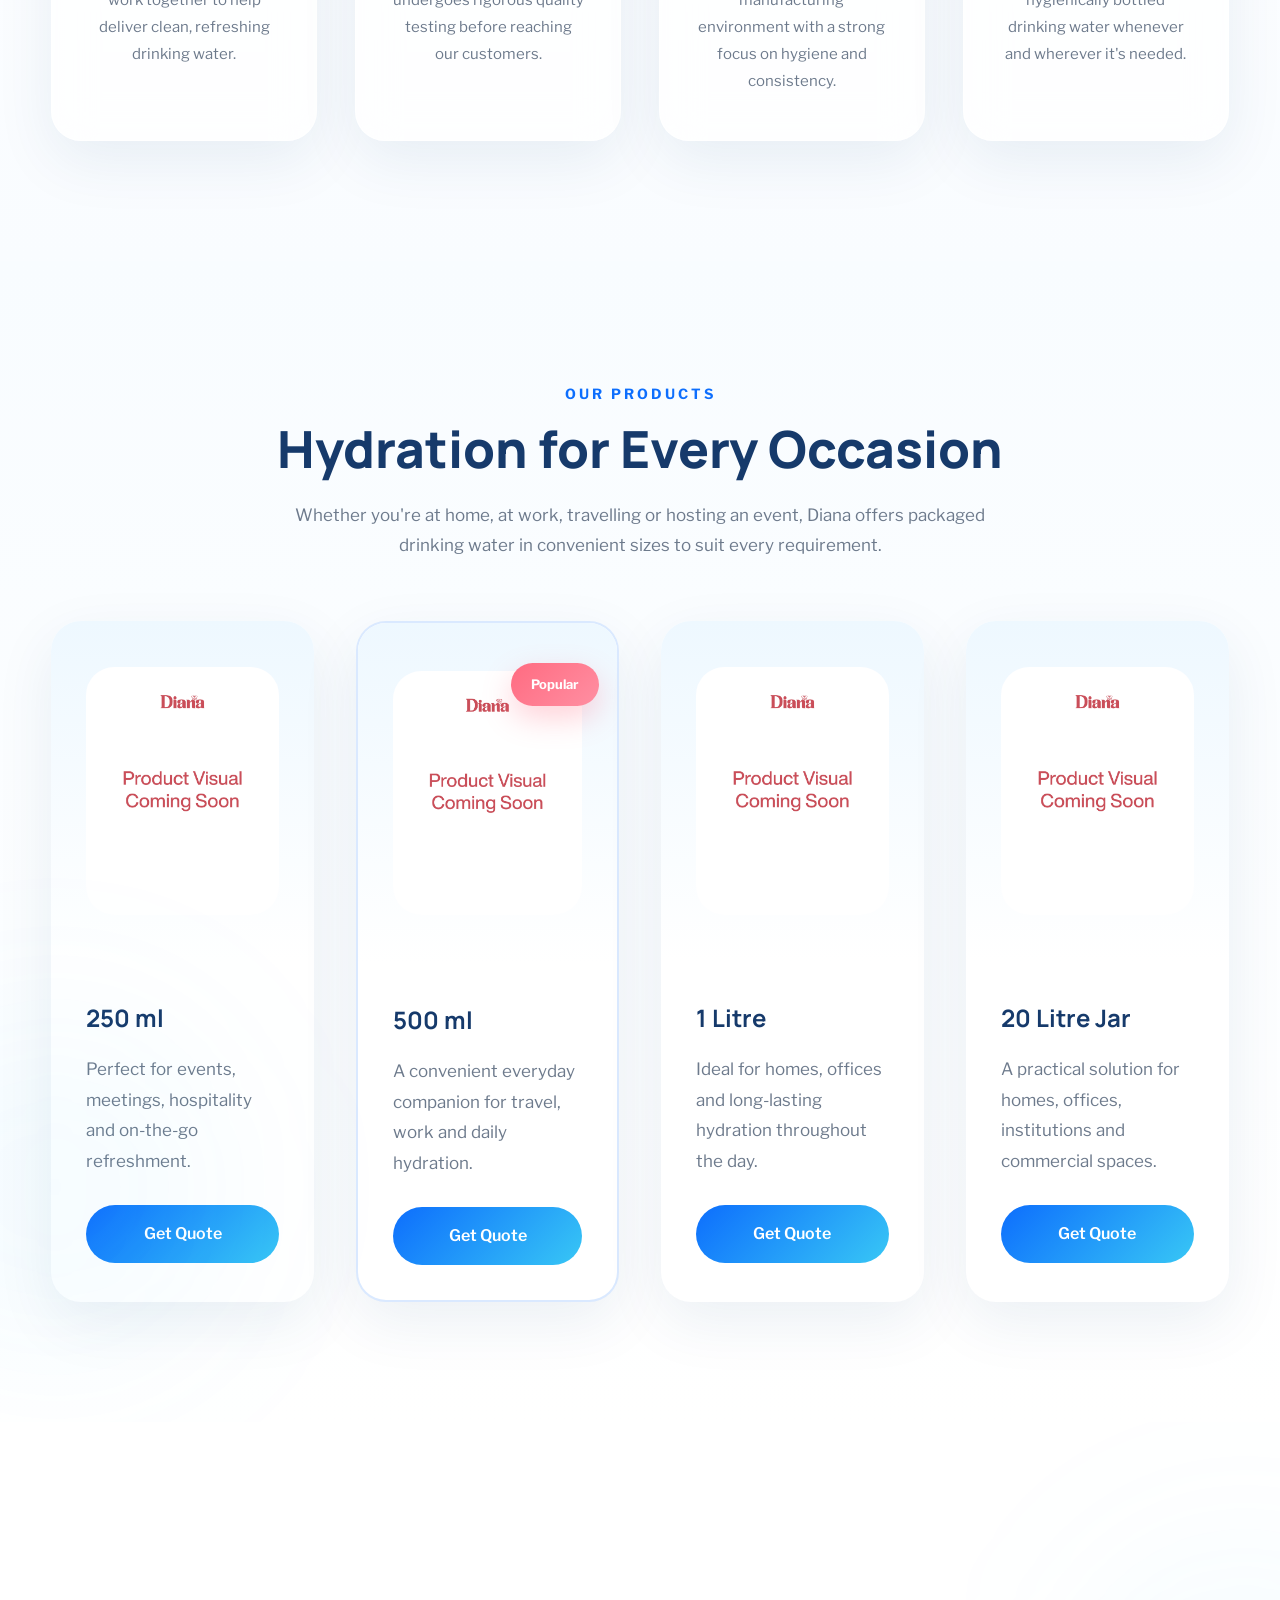
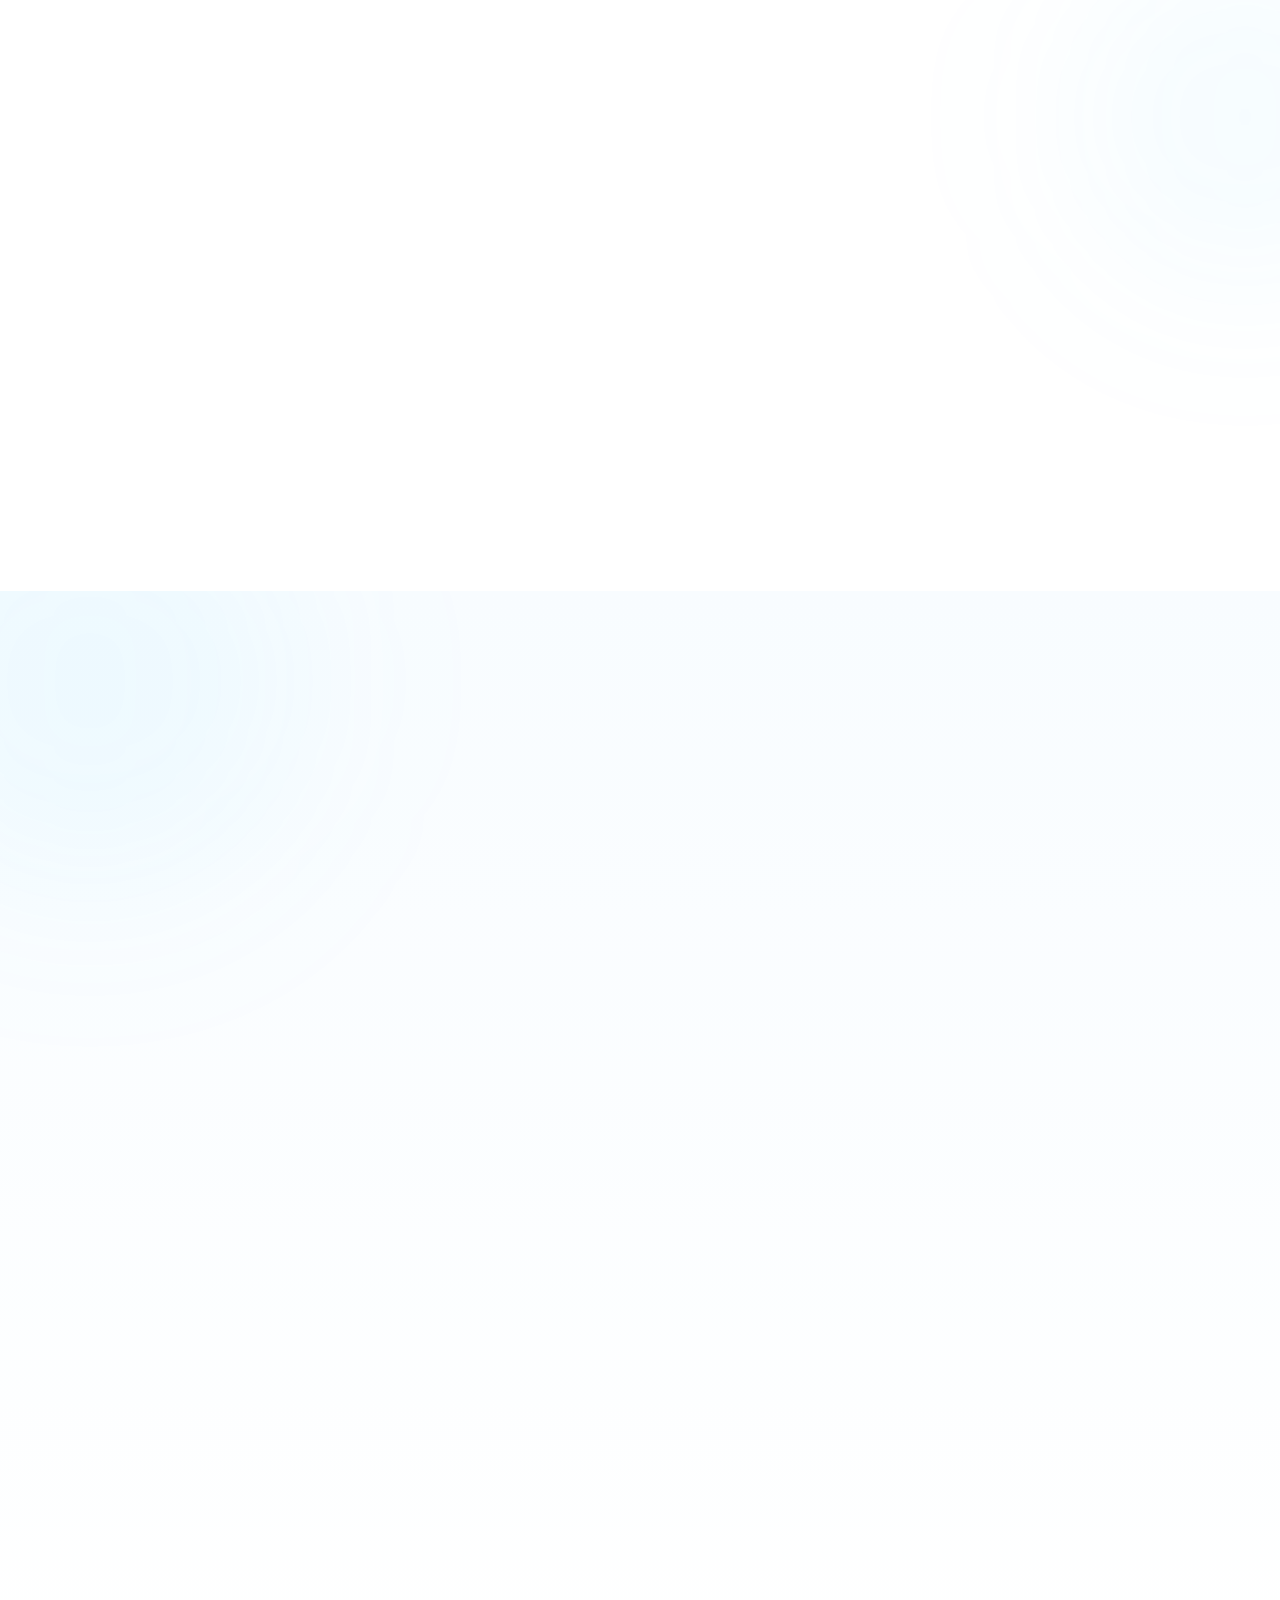
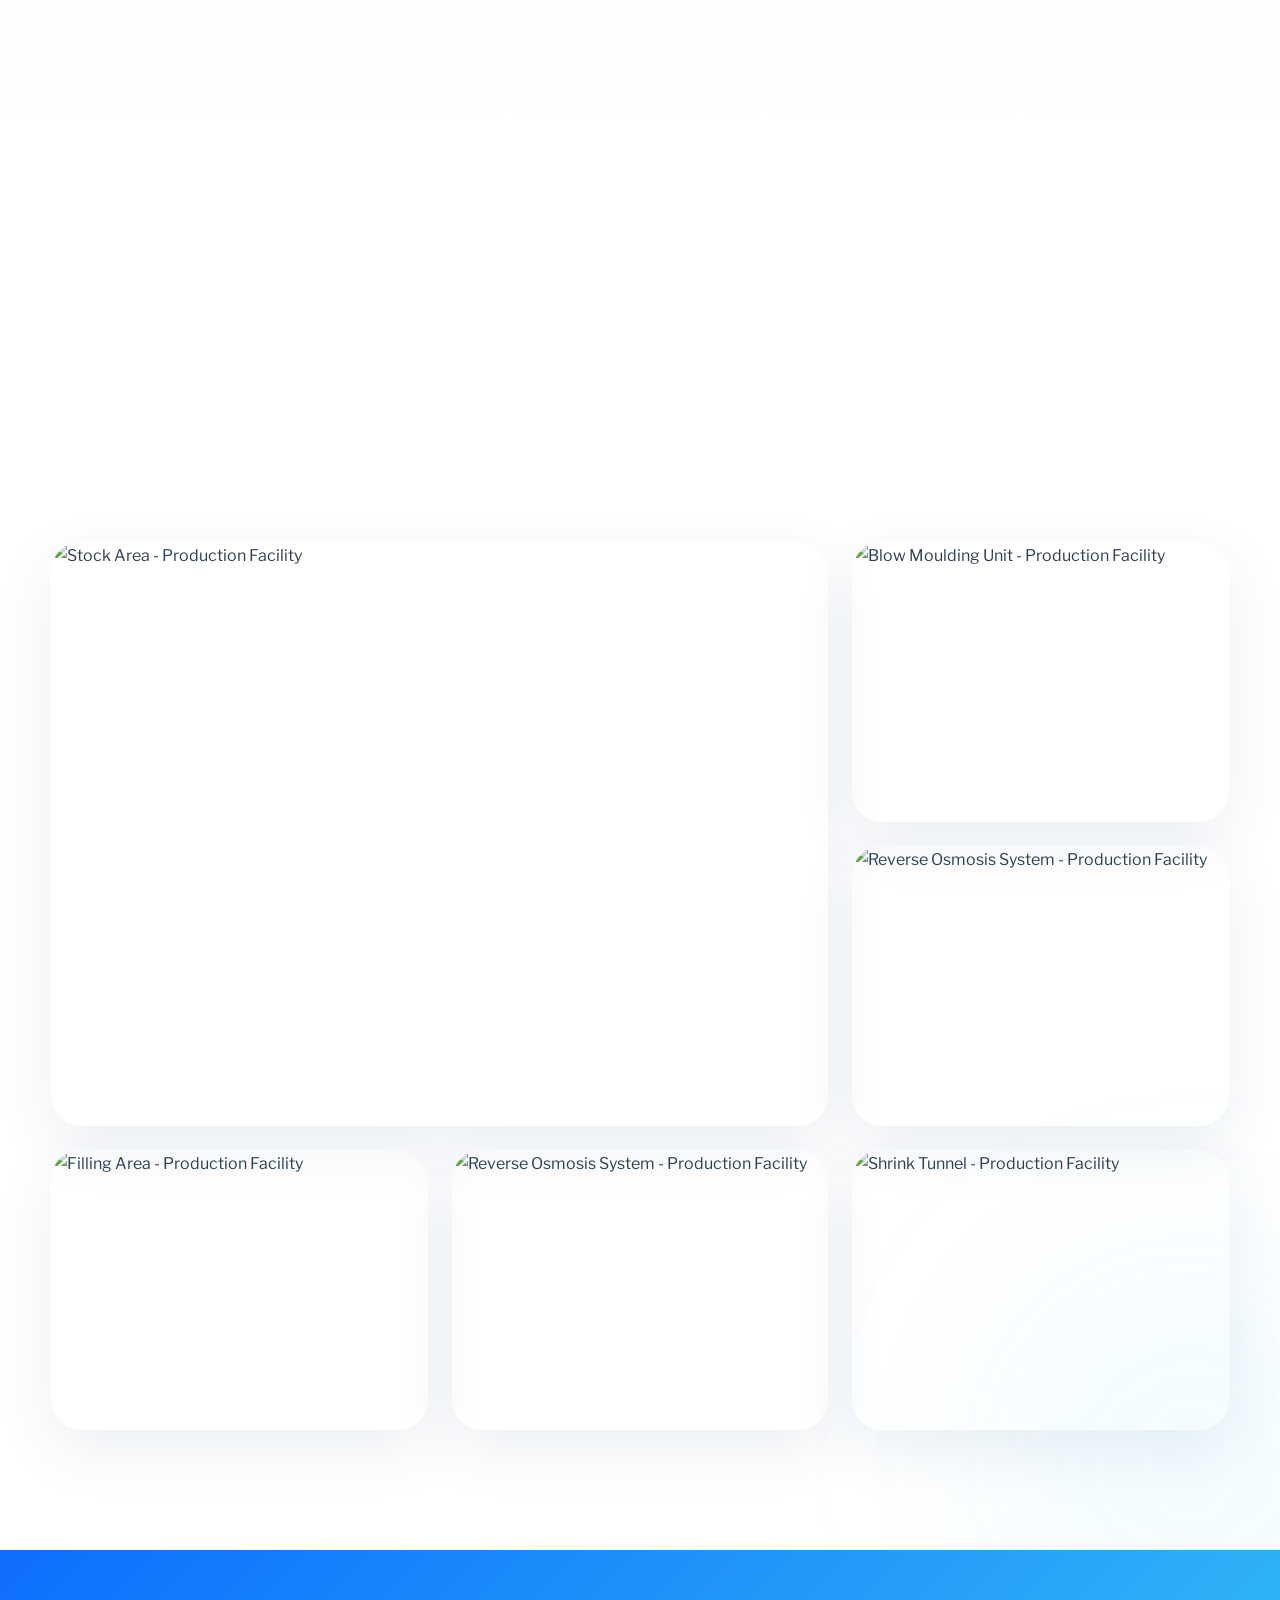
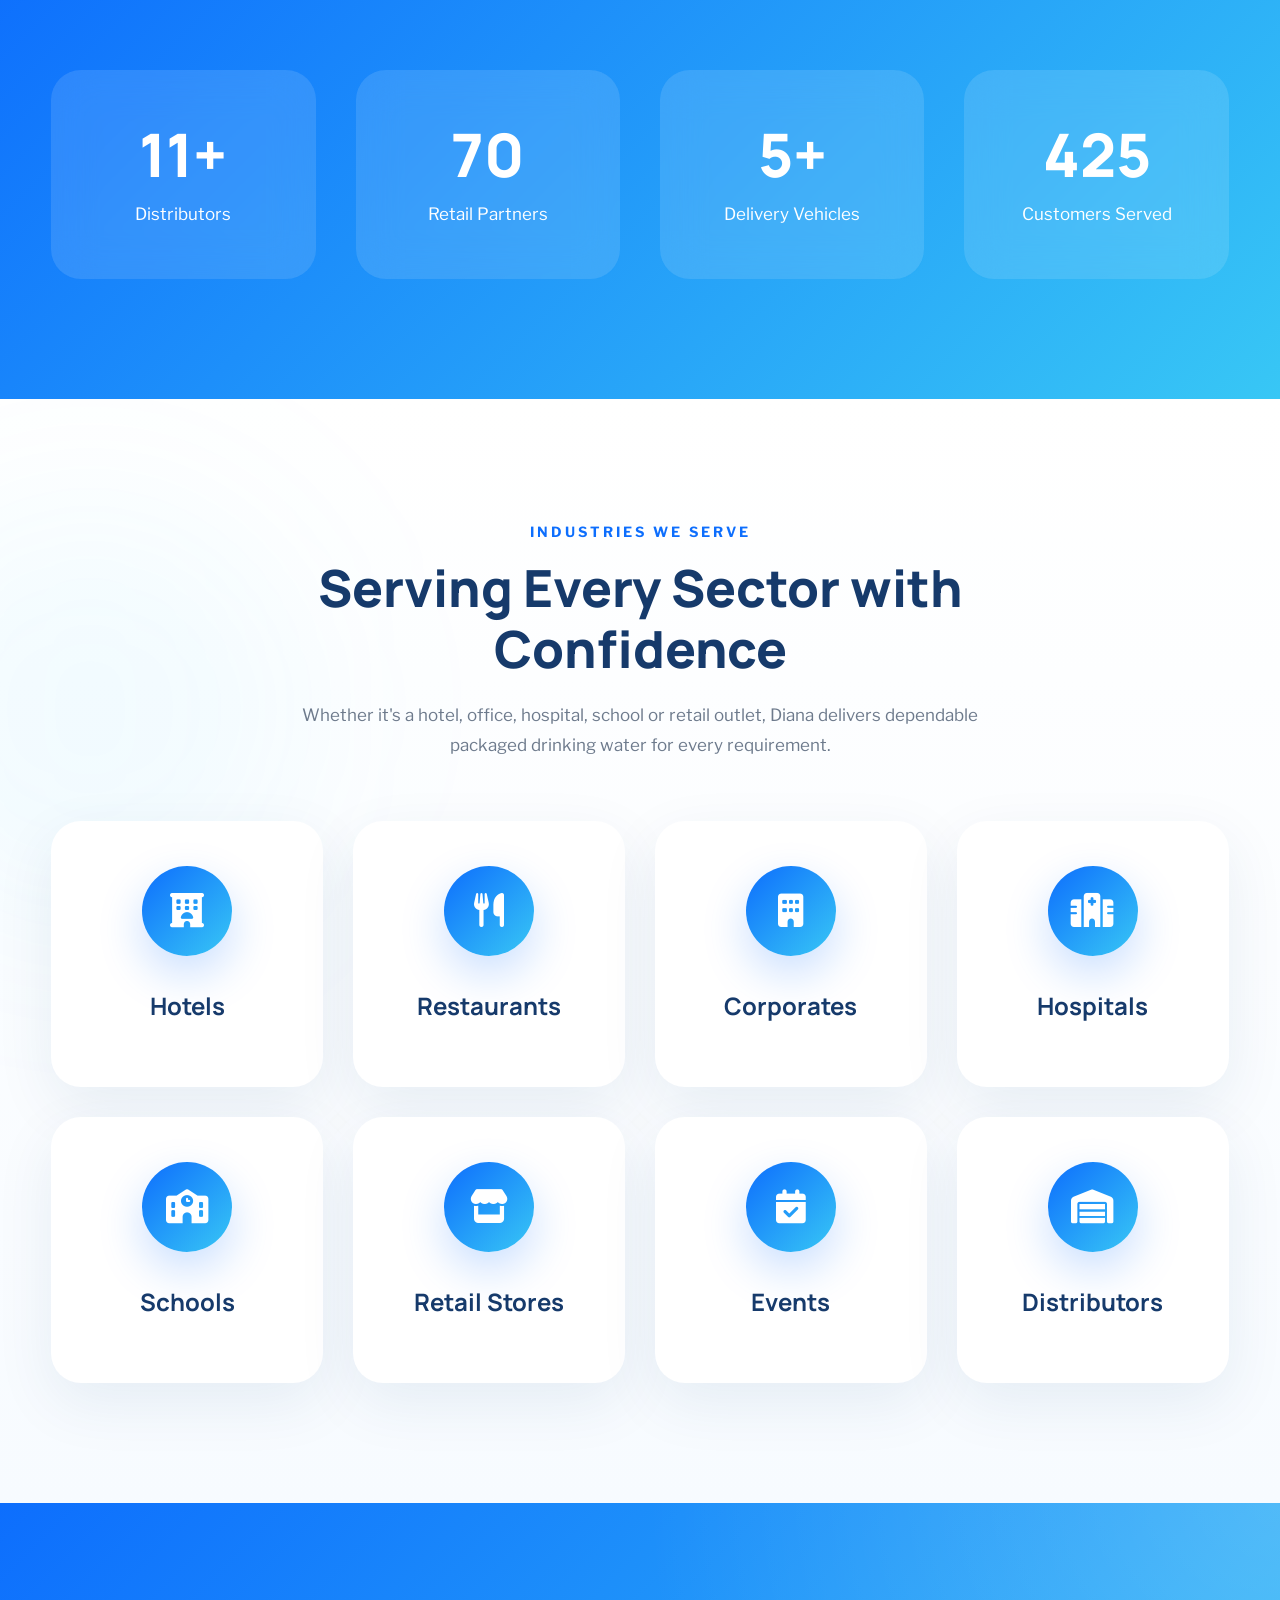
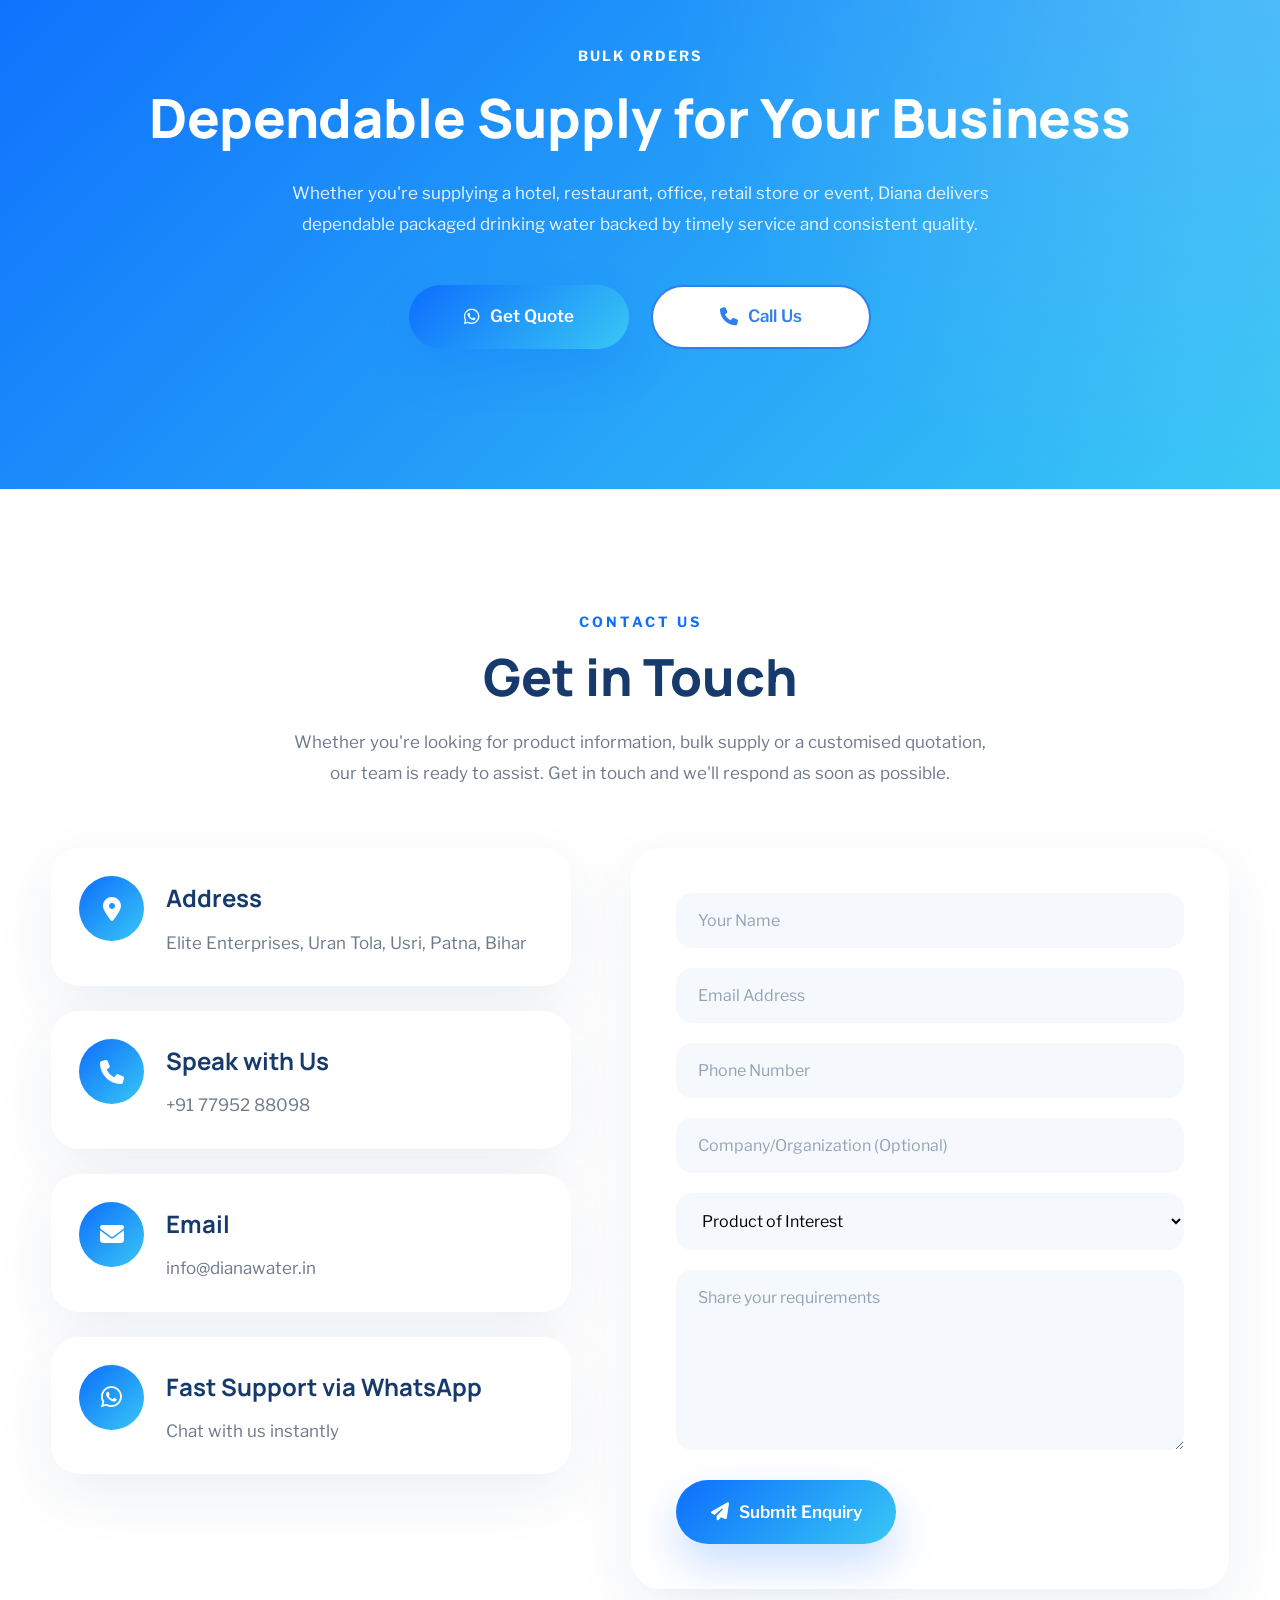
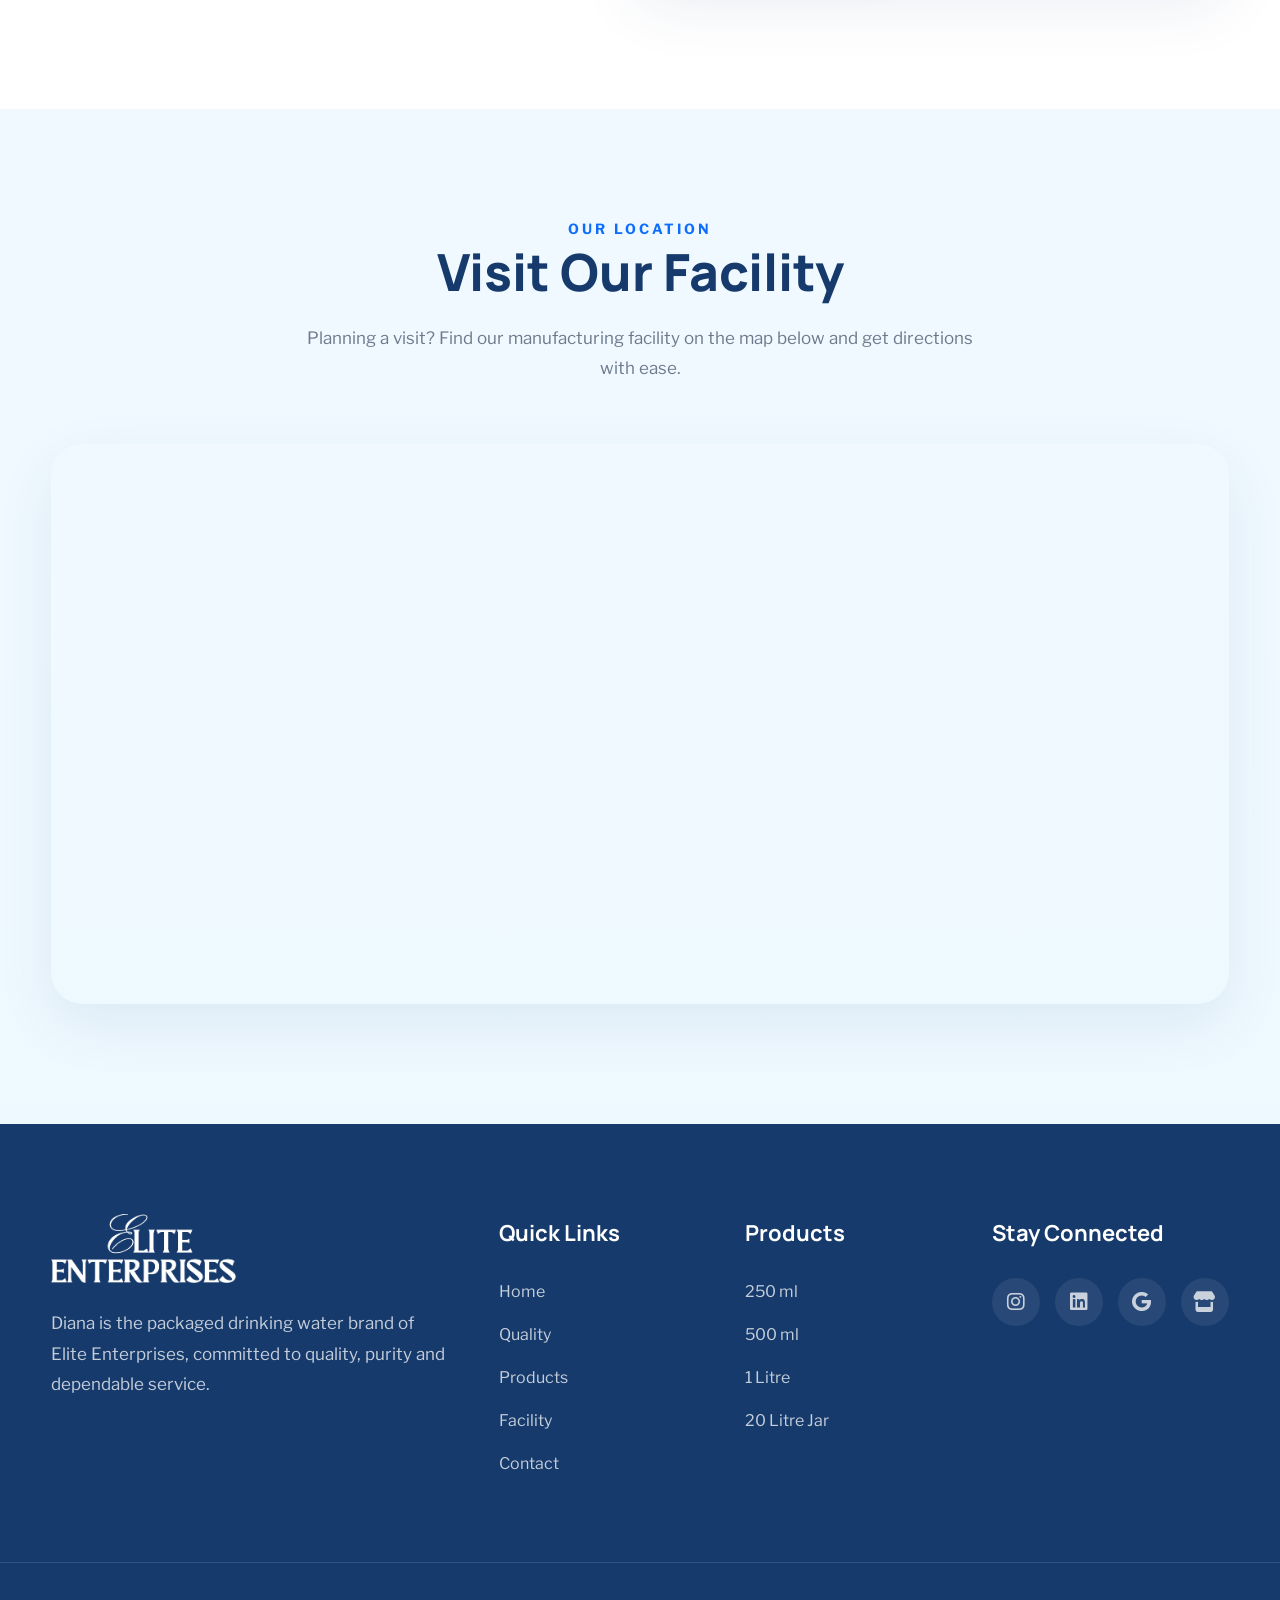
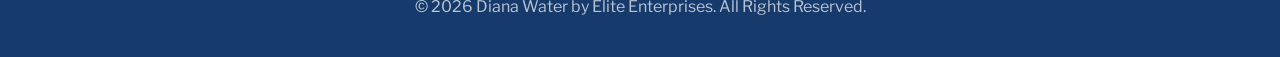
==== commit 88c90454: "Update 4 - 14-07-2026" ====
--- a/index.html
+++ b/index.html
@@ -40,7 +40,7 @@
 
     <meta property="og:type" content="website">
 
-    <meta property="og:site_name" content="Diana Packaged Drinking Water">
+    <meta property="og:site_name" content="Diana Water">
 
     <meta property="og:title"
         content="Diana Packaged Drinking Water | Premium Bottled Water Supplier in Bihar">
